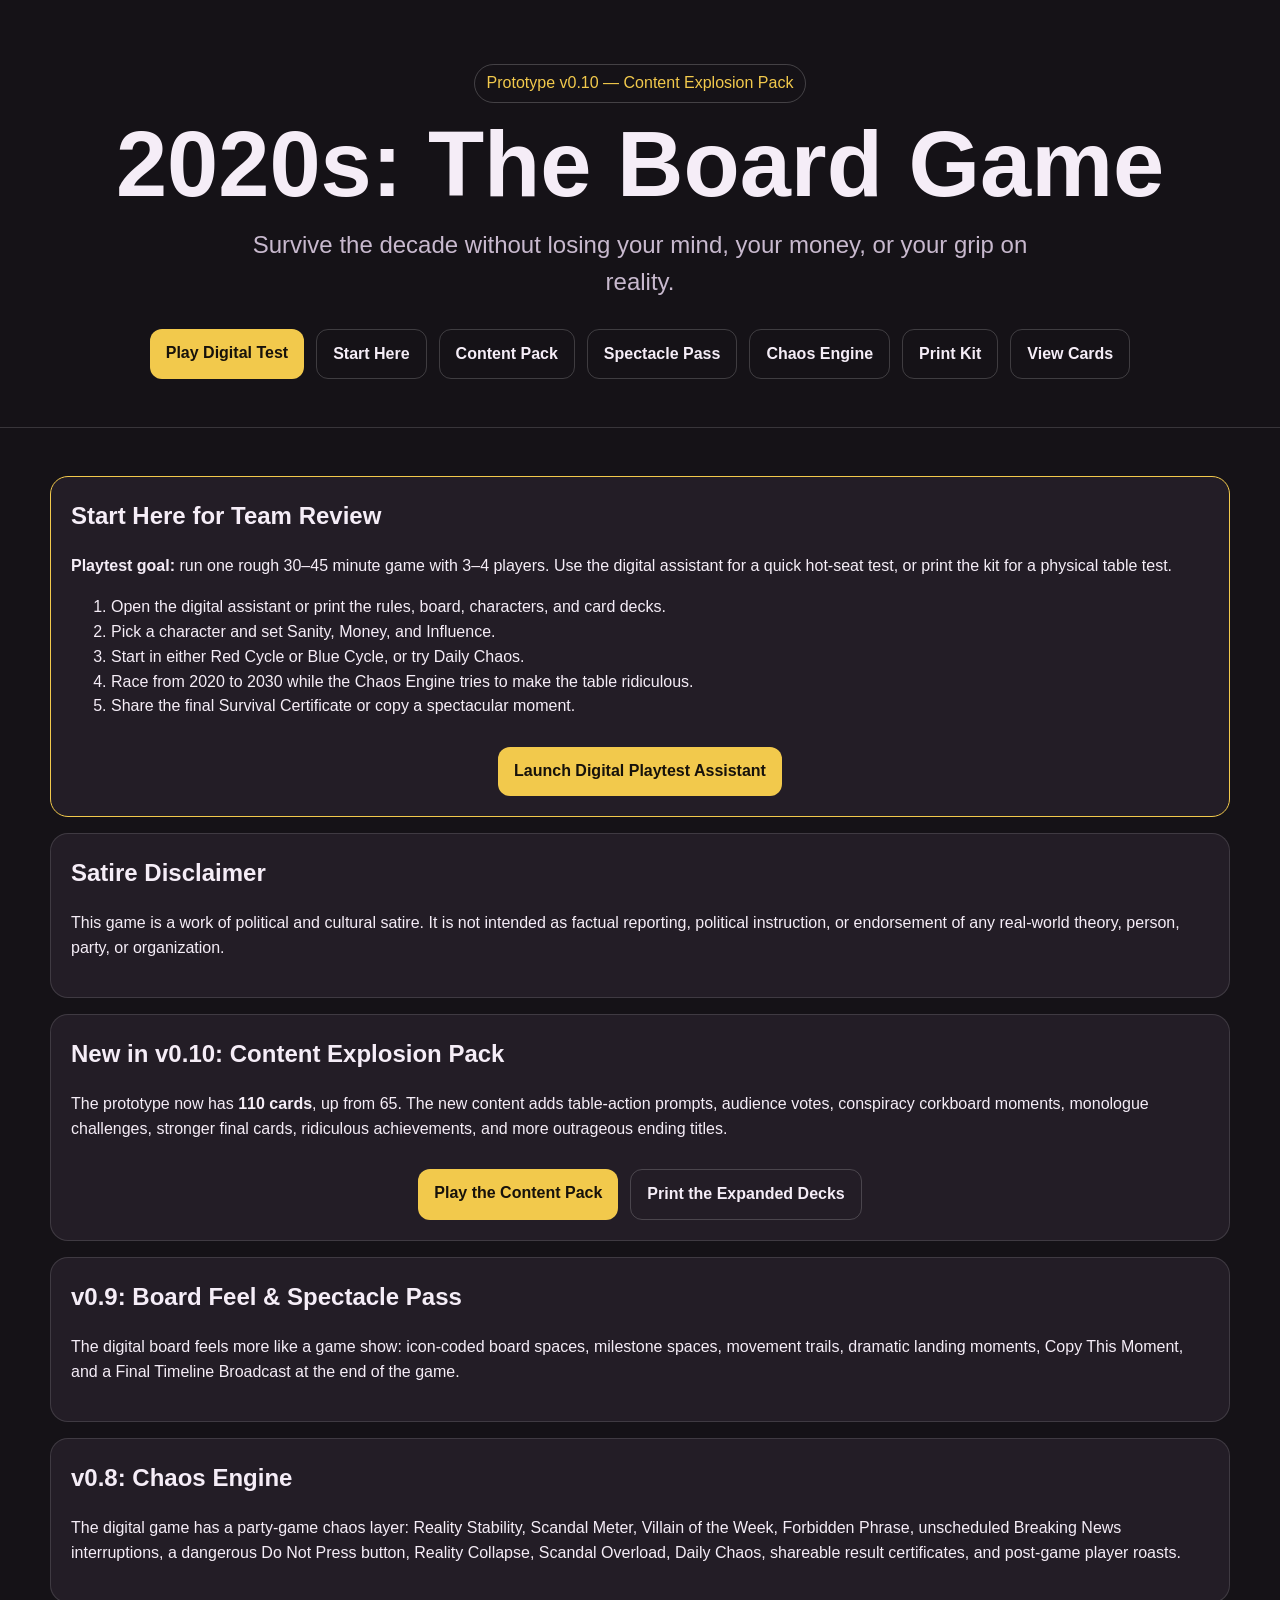
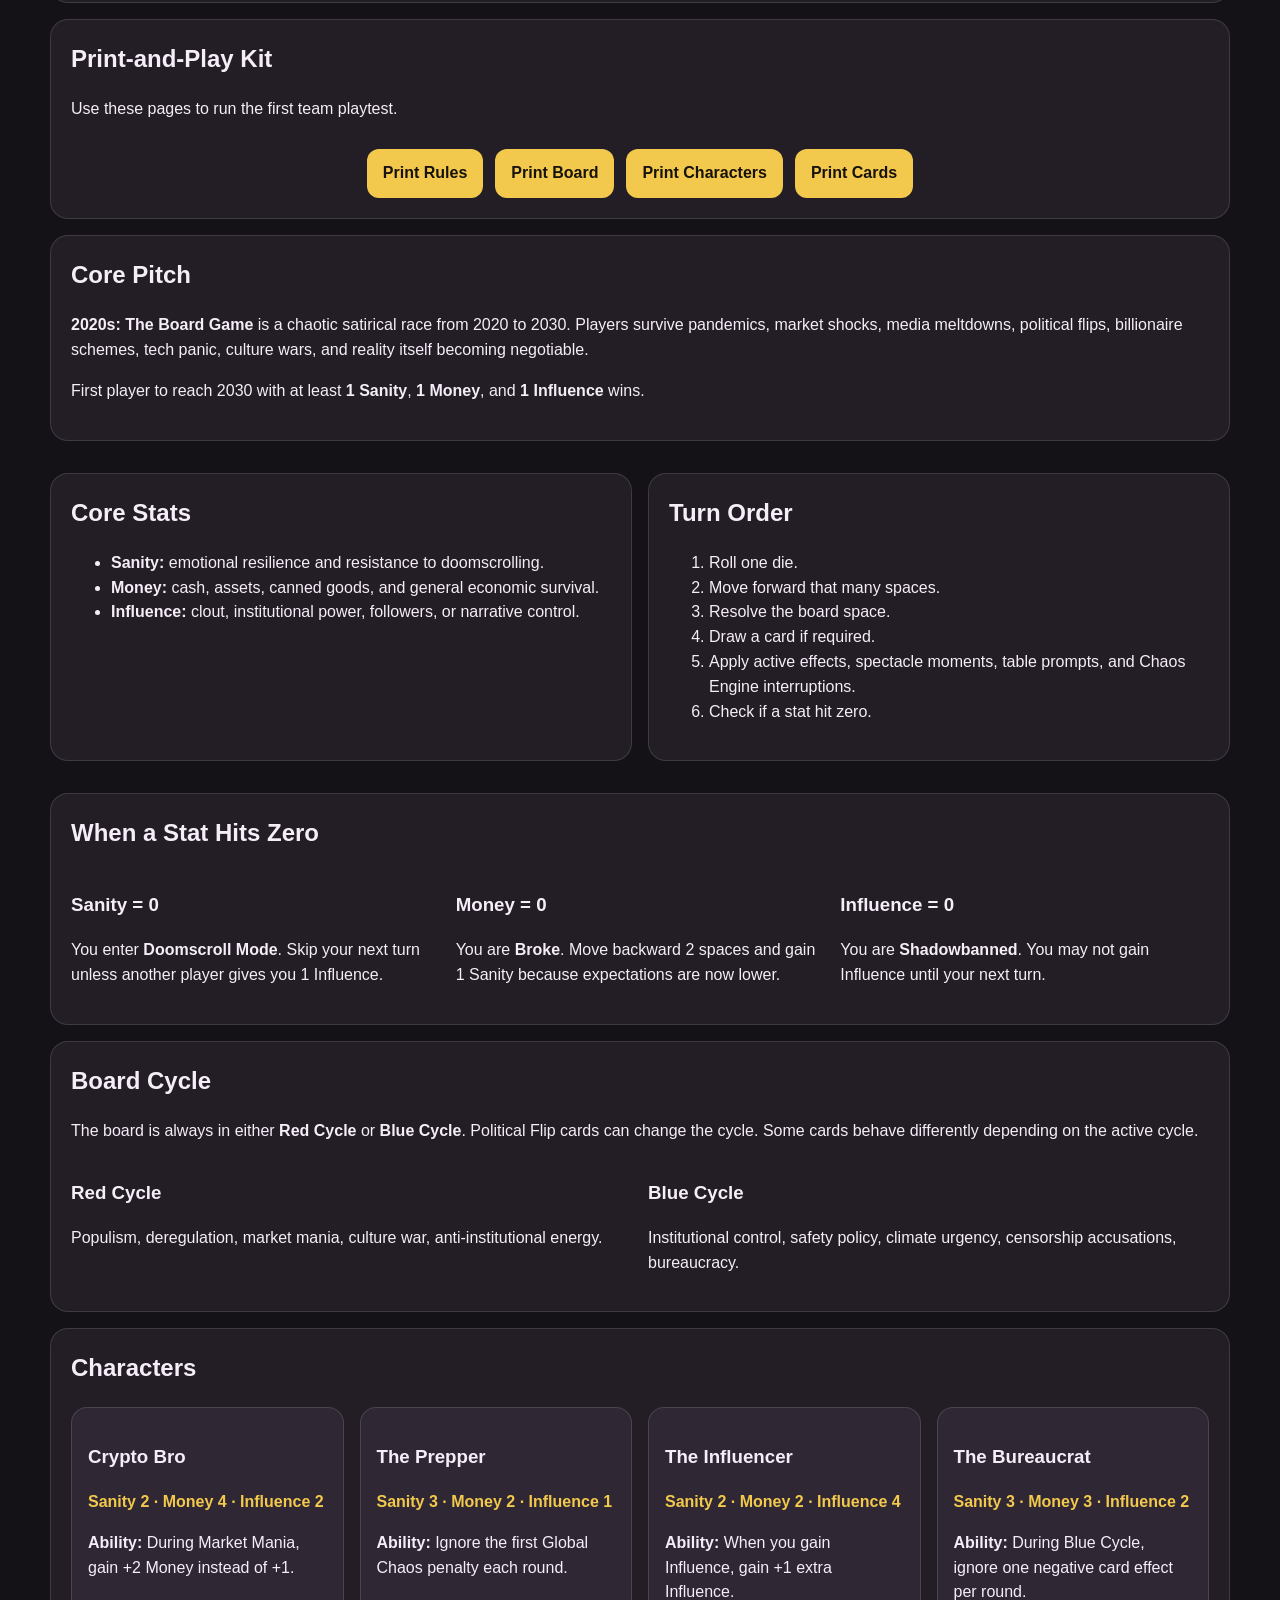
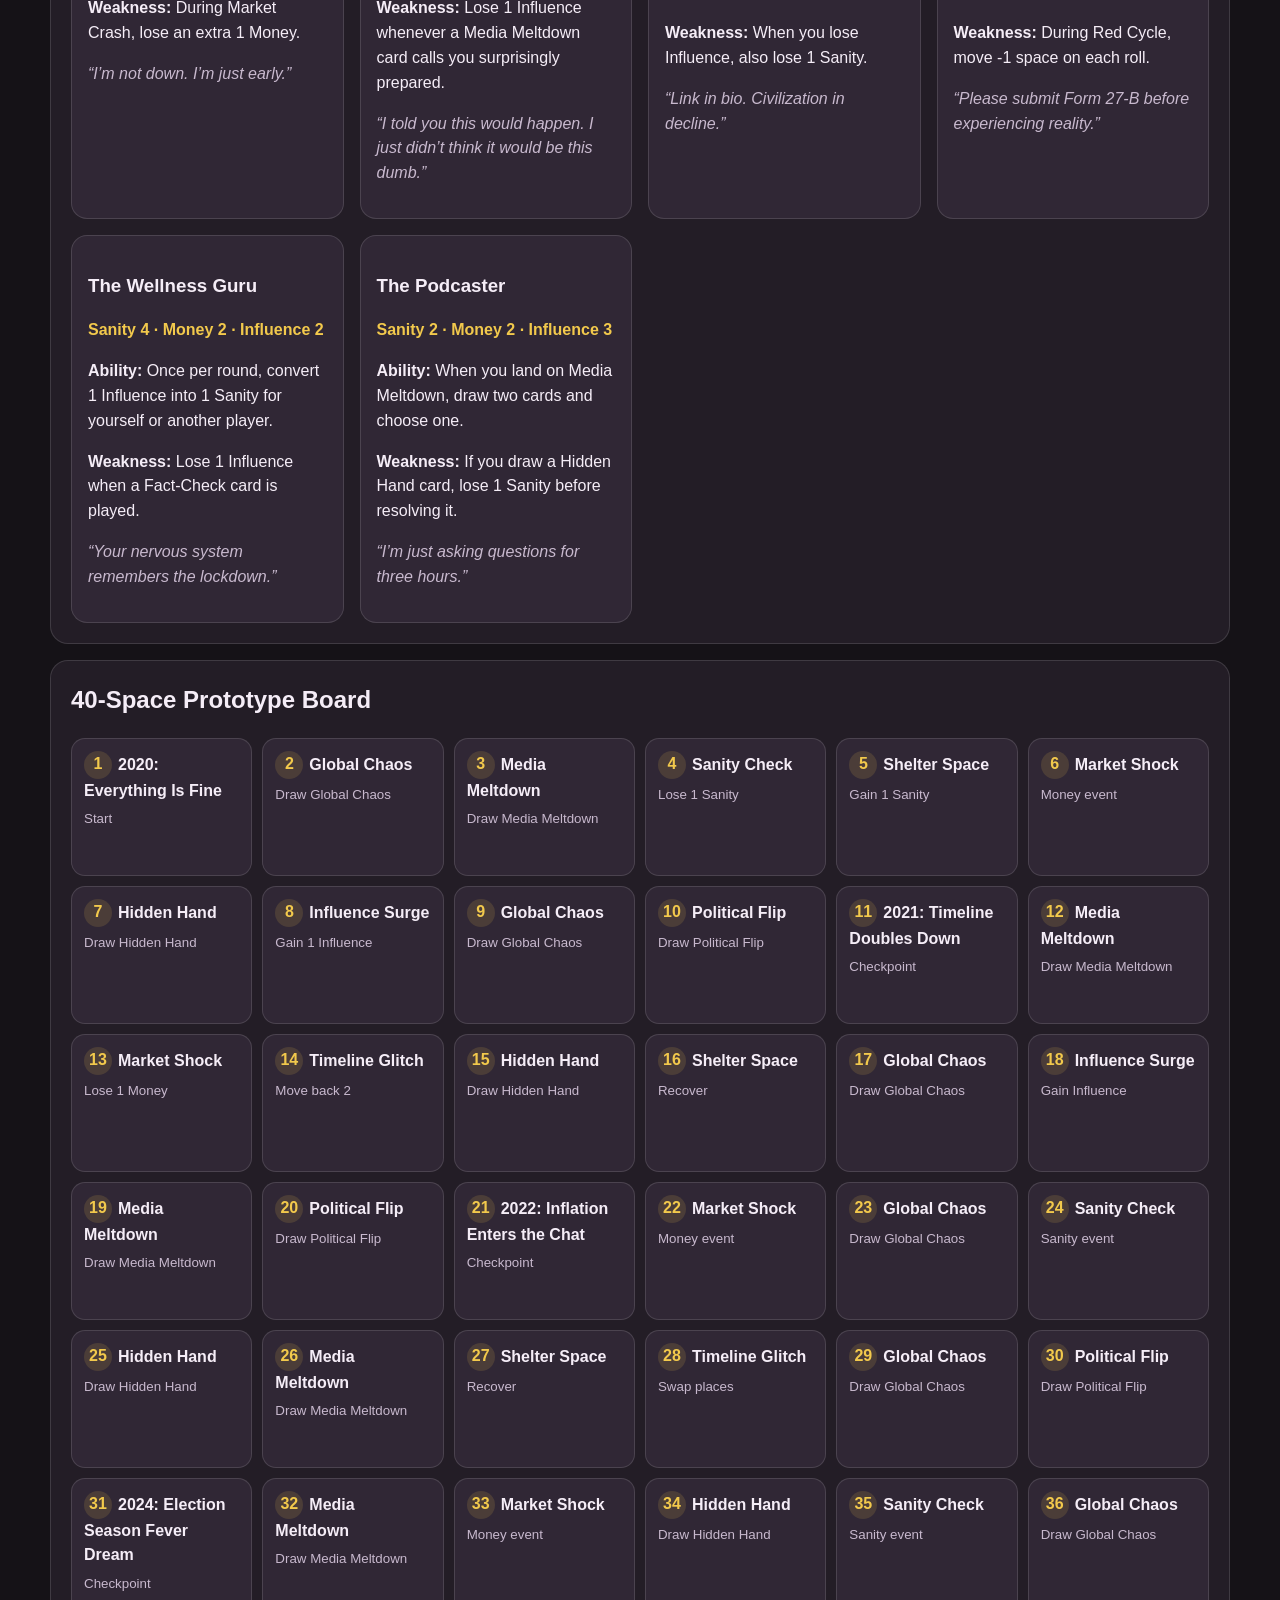
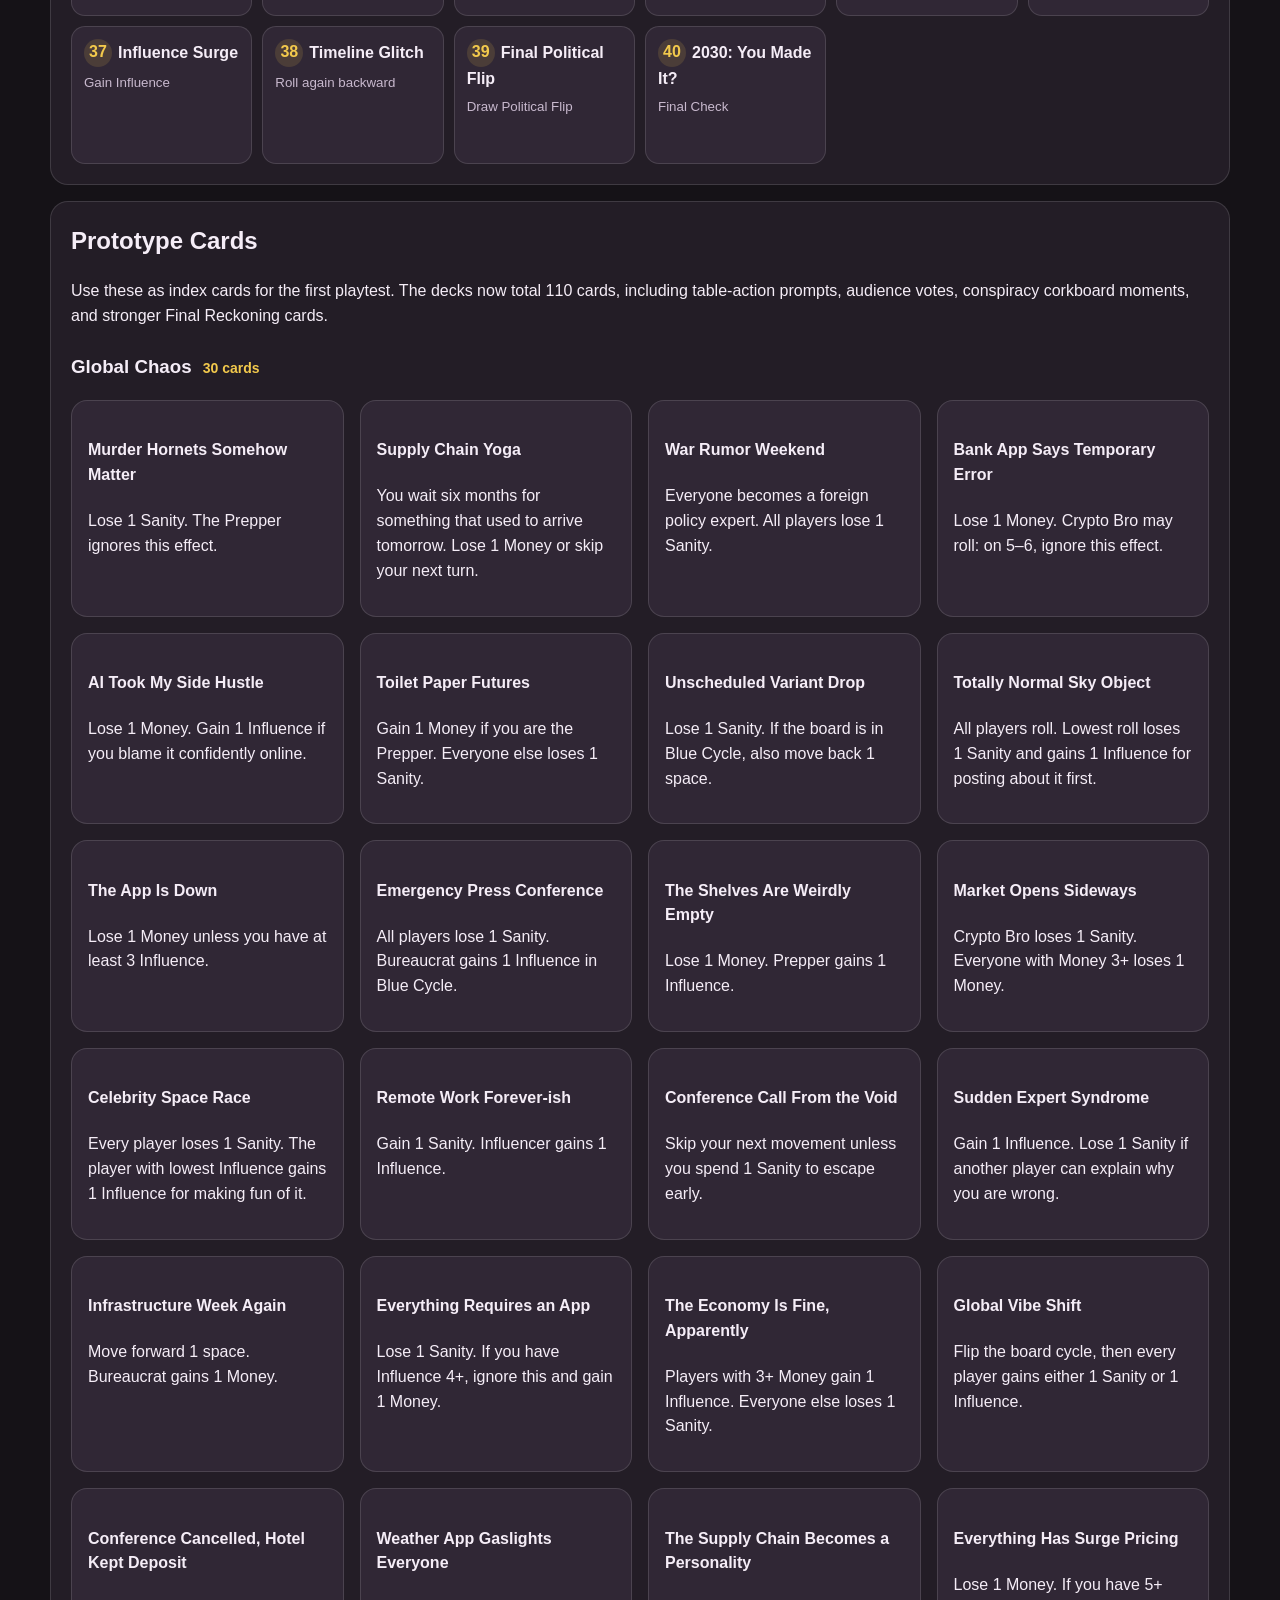
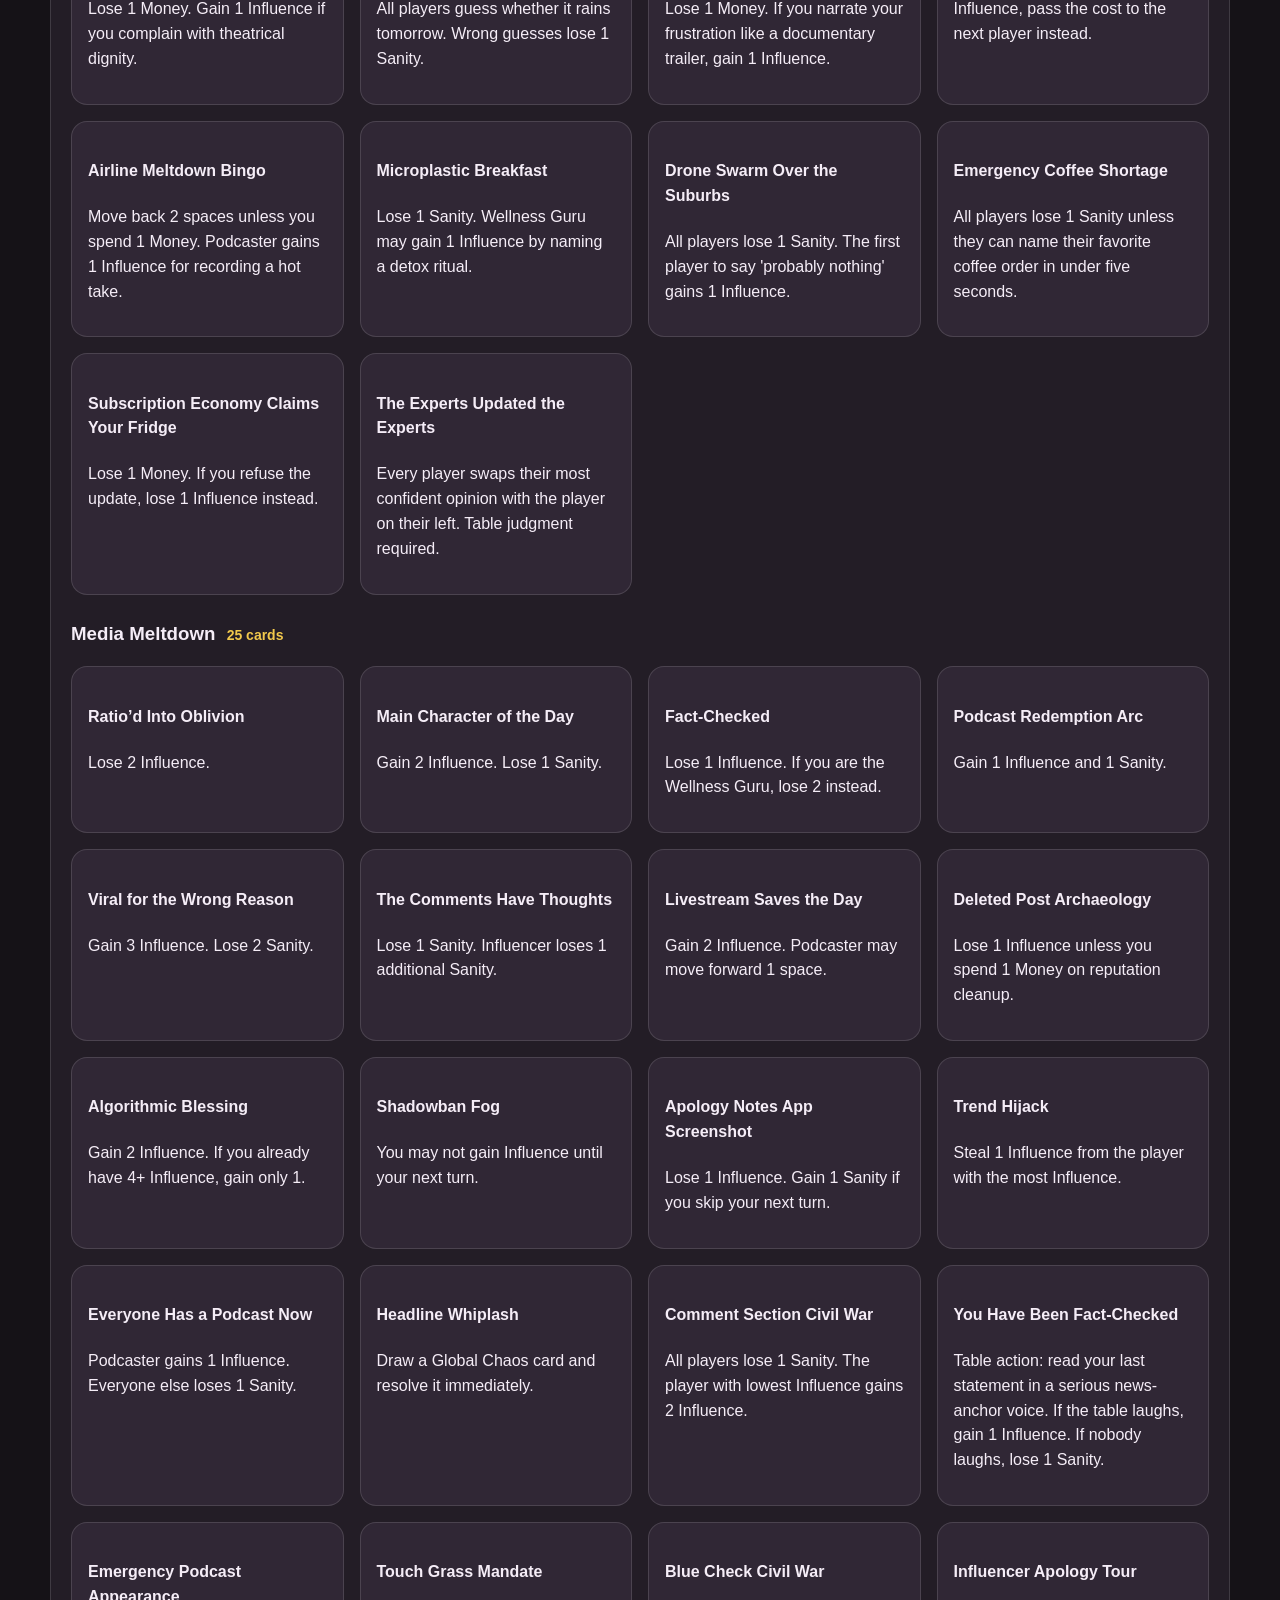
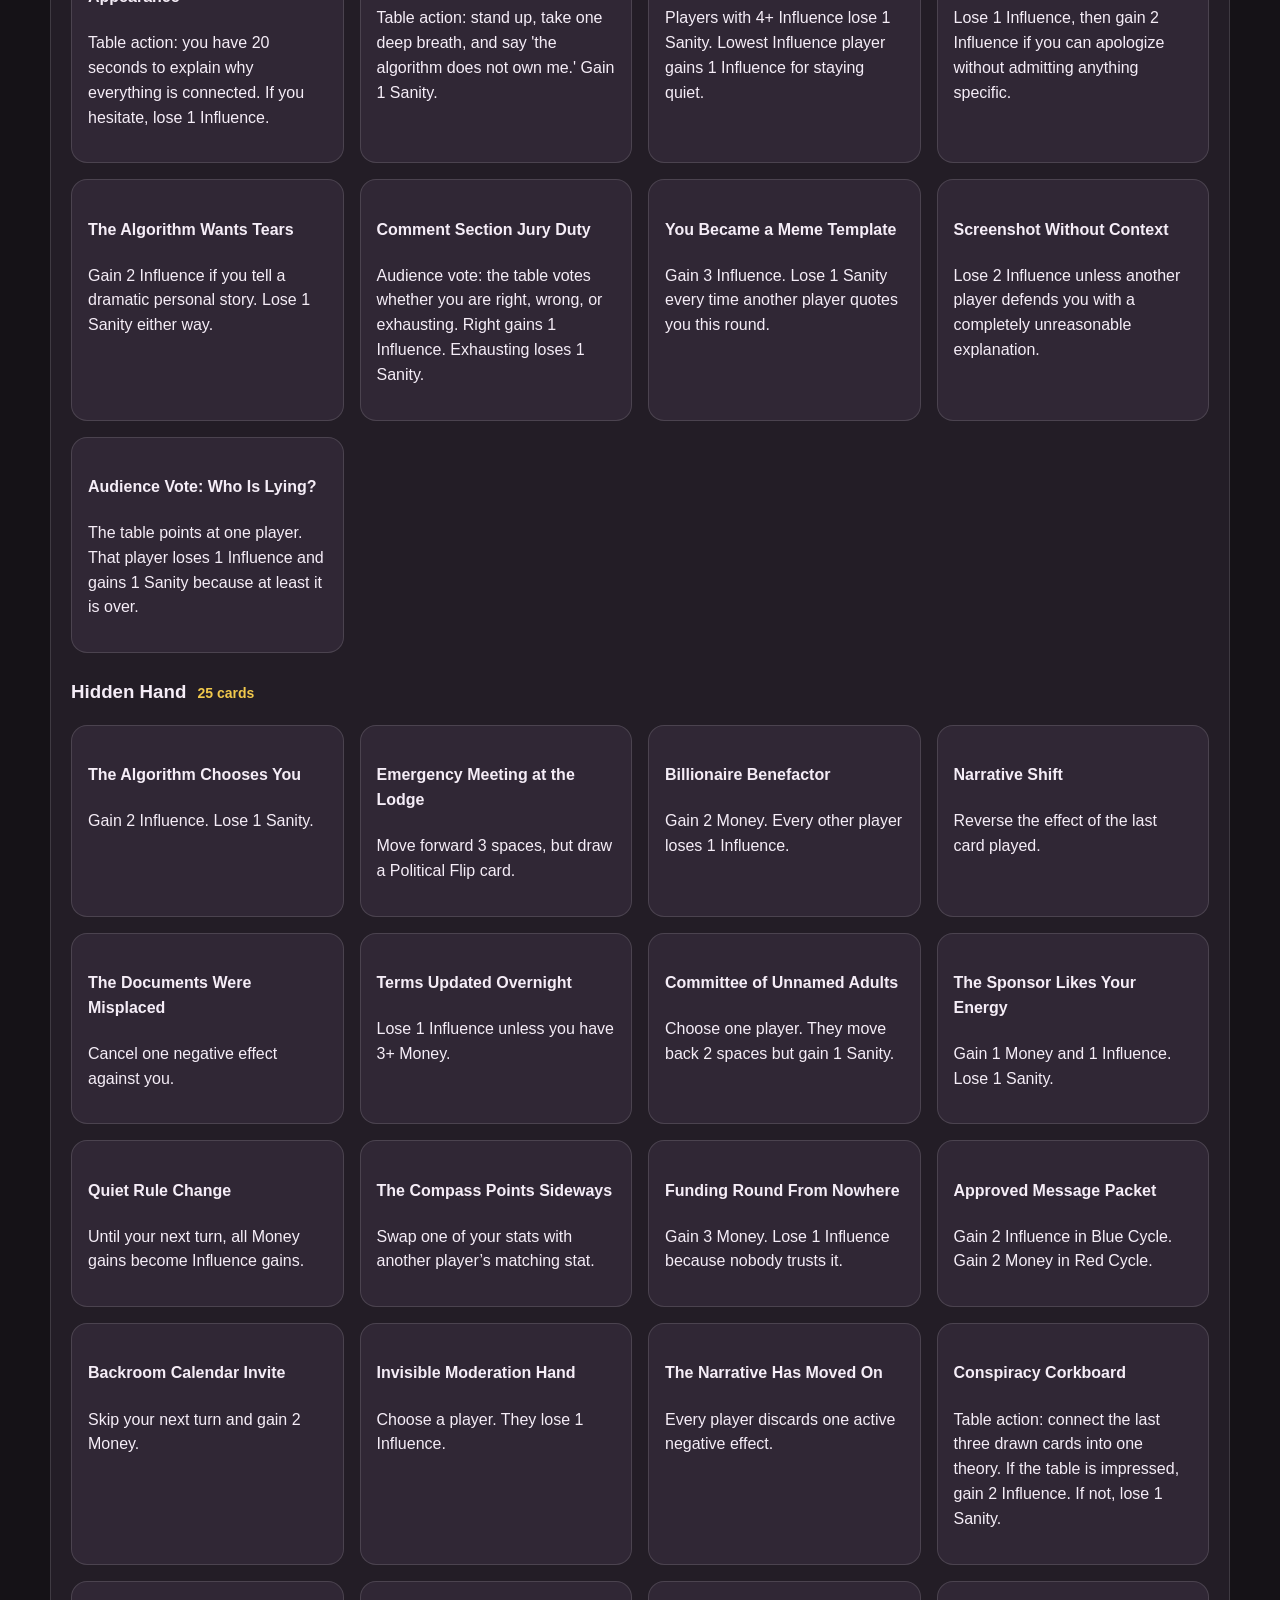
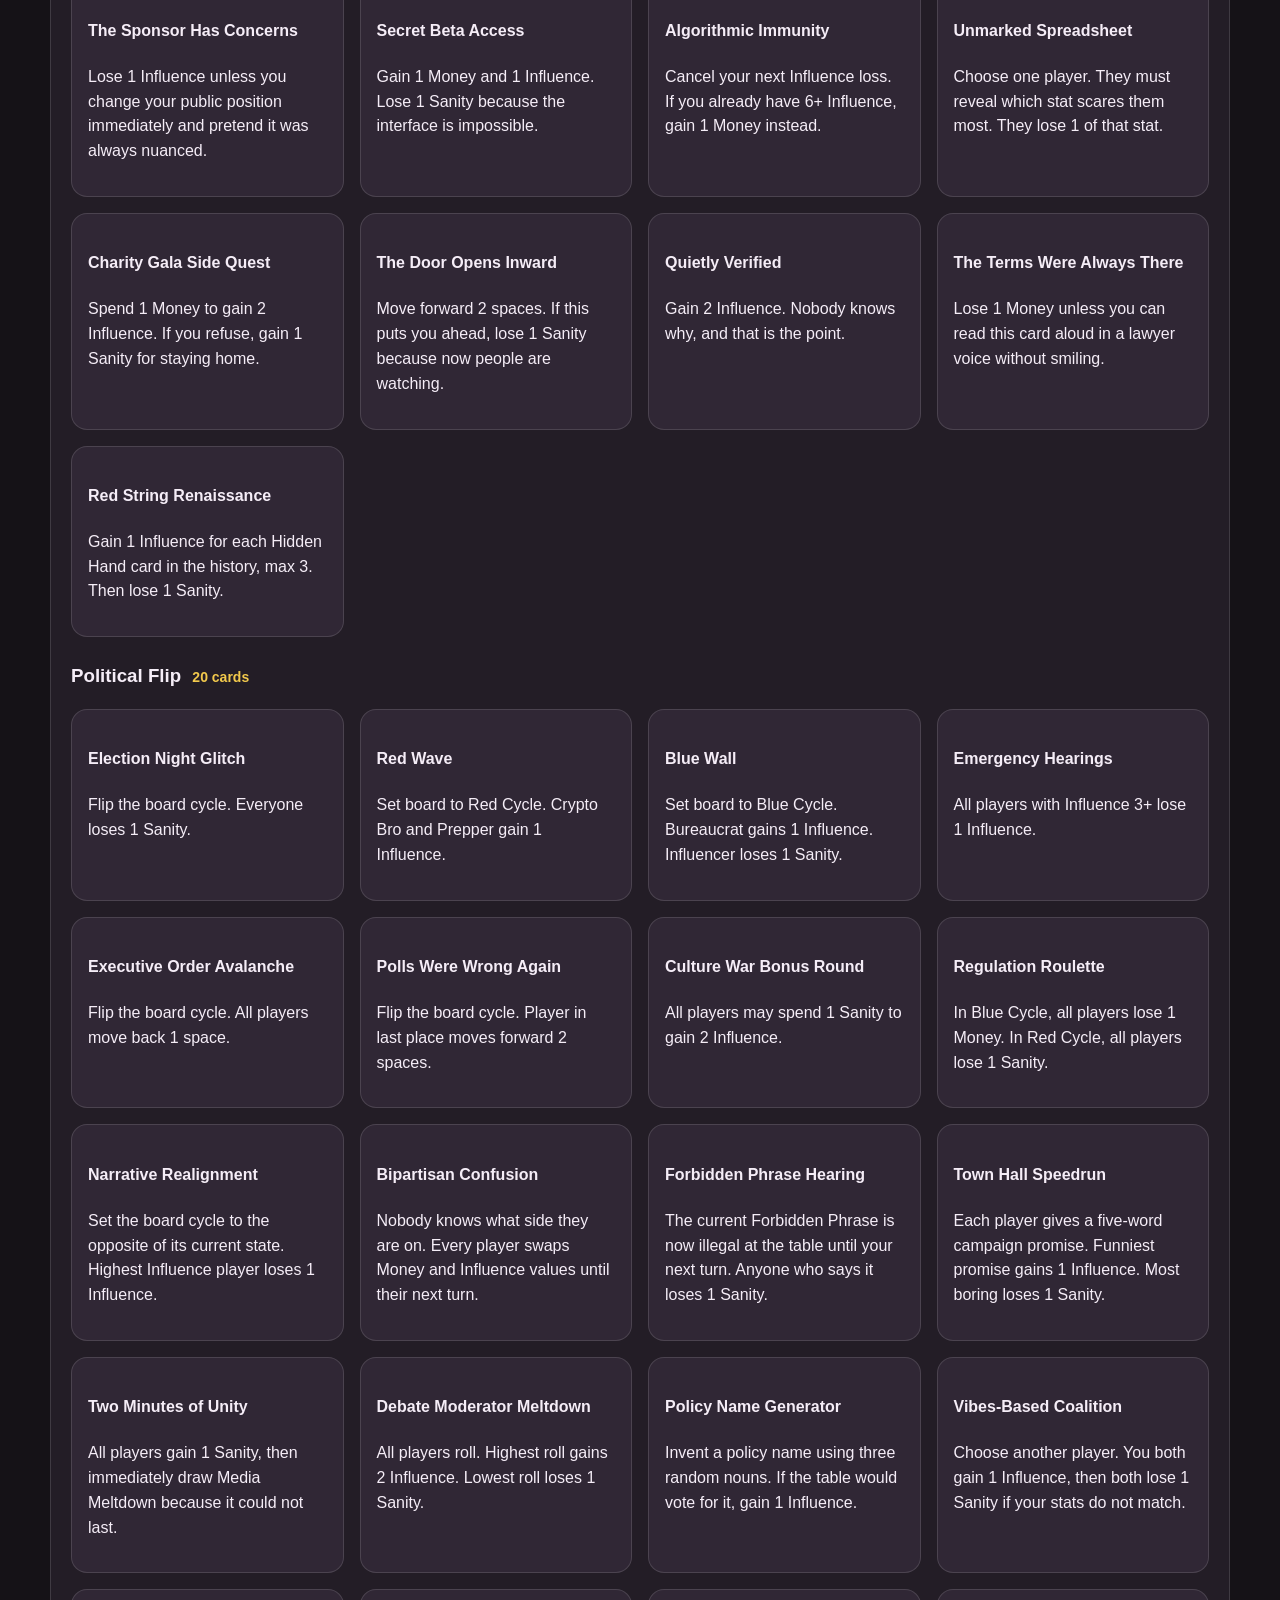
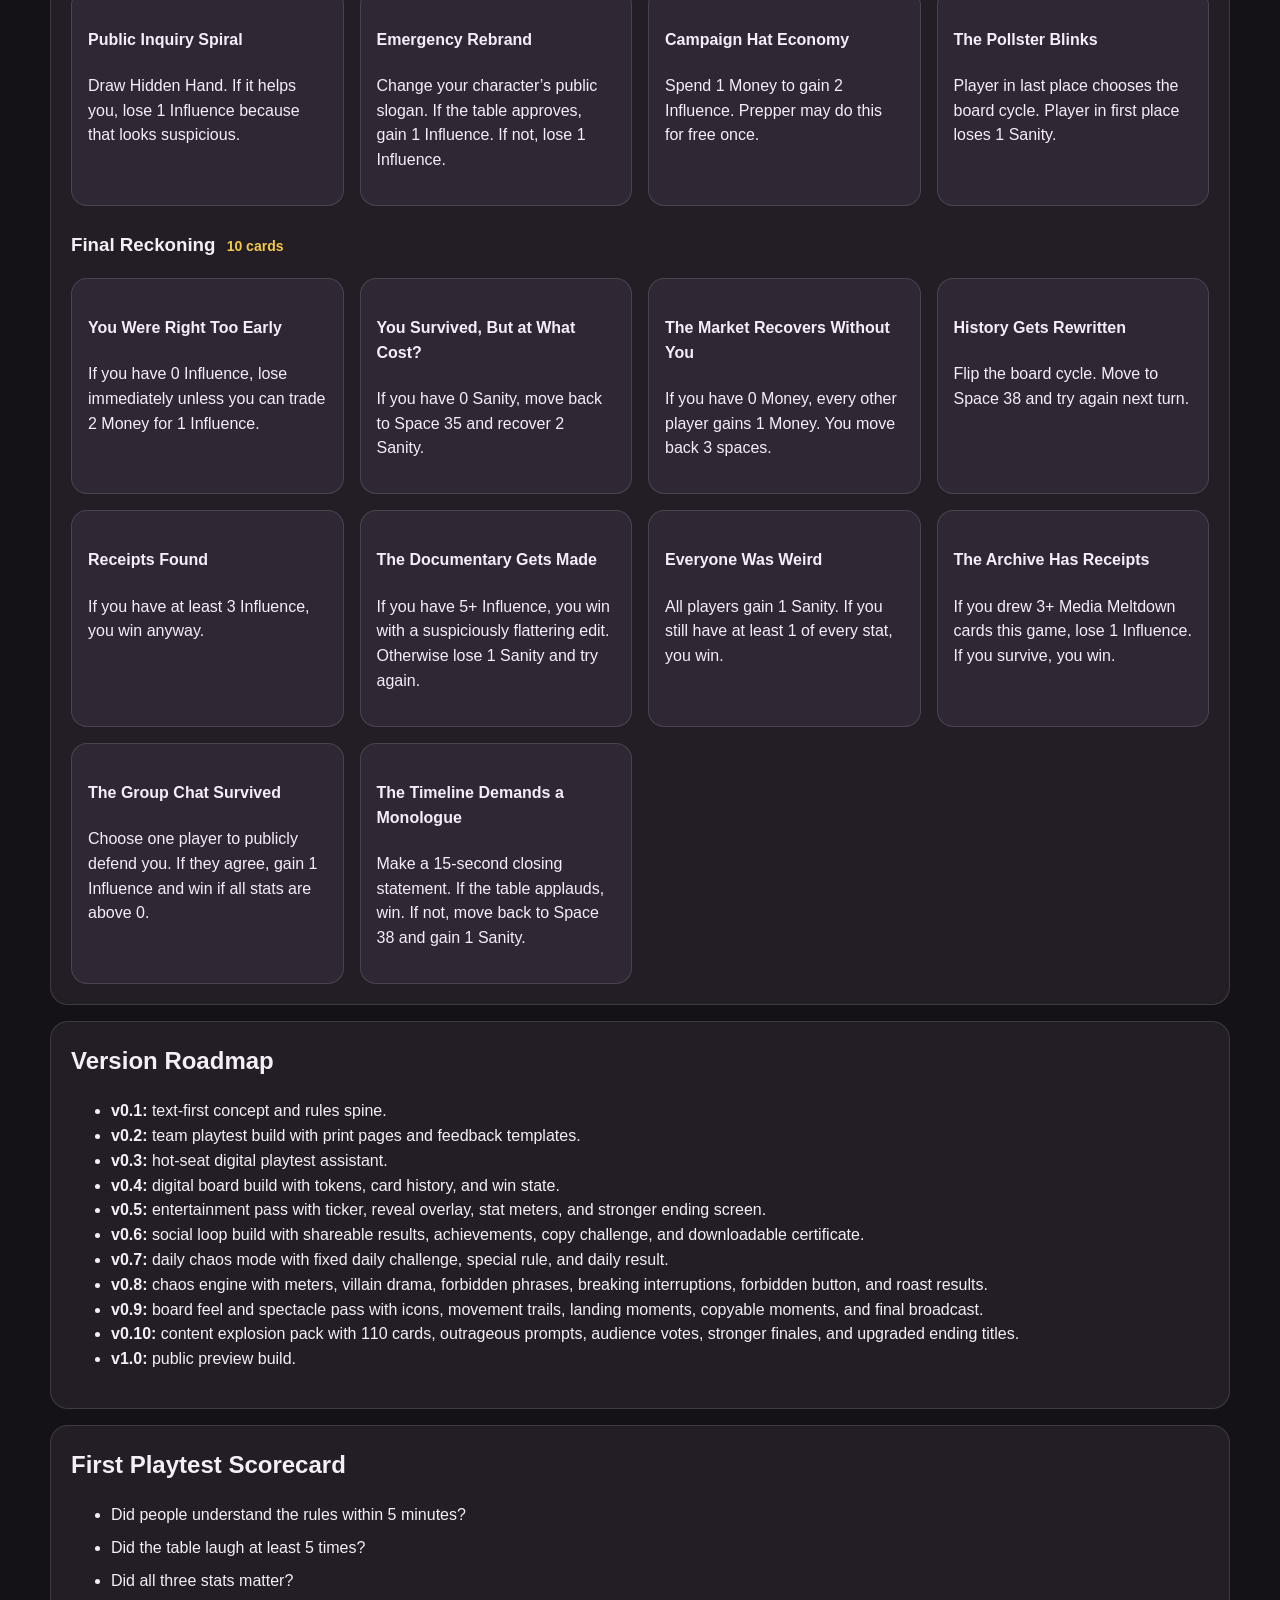
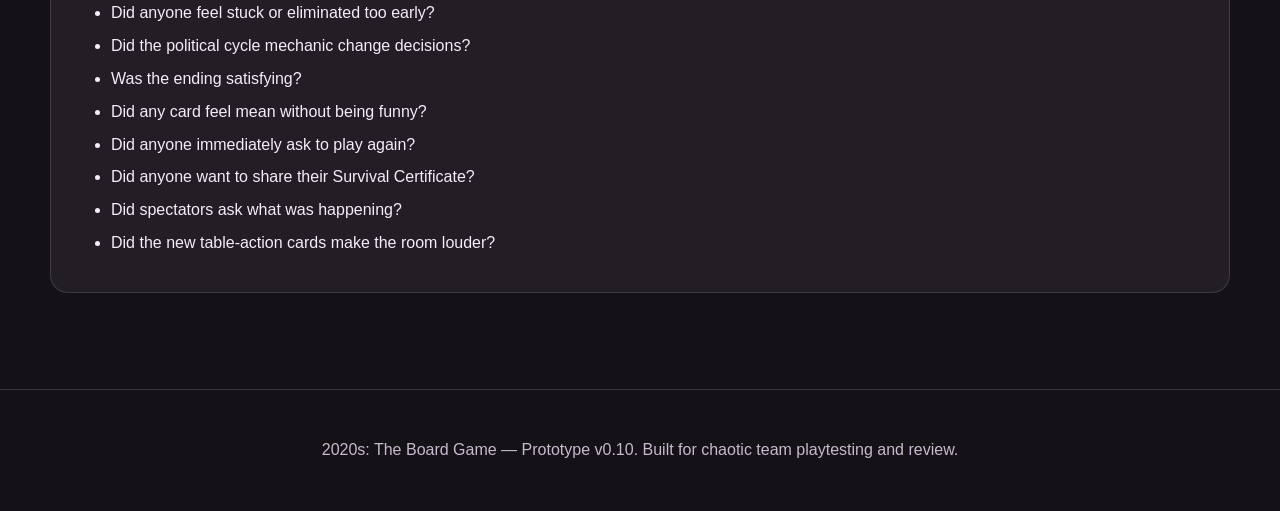
==== docs/index.html @ 599fdb82 "Update prototype hub for Content Explosion Pack" ====
<!doctype html>
<html lang="en">
<head>
  <meta charset="utf-8">
  <meta name="viewport" content="width=device-width, initial-scale=1">
  <title>2020s: The Board Game — Prototype v0.10</title>
  <link rel="stylesheet" href="styles.css">
</head>
<body>
  <header class="hero">
    <div class="badge">Prototype v0.10 — Content Explosion Pack</div>
    <h1>2020s: The Board Game</h1>
    <p class="tagline">Survive the decade without losing your mind, your money, or your grip on reality.</p>
    <div class="cta-row">
      <a href="play.html" class="button">Play Digital Test</a>
      <a href="#start" class="button secondary">Start Here</a>
      <a href="#content" class="button secondary">Content Pack</a>
      <a href="#spectacle" class="button secondary">Spectacle Pass</a>
      <a href="#chaos" class="button secondary">Chaos Engine</a>
      <a href="#print" class="button secondary">Print Kit</a>
      <a href="#cards" class="button secondary">View Cards</a>
    </div>
  </header>

  <main>
    <section id="start" class="warning">
      <h2>Start Here for Team Review</h2>
      <p><strong>Playtest goal:</strong> run one rough 30–45 minute game with 3–4 players. Use the digital assistant for a quick hot-seat test, or print the kit for a physical table test.</p>
      <ol>
        <li>Open the digital assistant or print the rules, board, characters, and card decks.</li>
        <li>Pick a character and set Sanity, Money, and Influence.</li>
        <li>Start in either Red Cycle or Blue Cycle, or try Daily Chaos.</li>
        <li>Race from 2020 to 2030 while the Chaos Engine tries to make the table ridiculous.</li>
        <li>Share the final Survival Certificate or copy a spectacular moment.</li>
      </ol>
      <div class="cta-row left">
        <a class="button" href="play.html">Launch Digital Playtest Assistant</a>
      </div>
    </section>

    <section class="card">
      <h2>Satire Disclaimer</h2>
      <p>This game is a work of political and cultural satire. It is not intended as factual reporting, political instruction, or endorsement of any real-world theory, person, party, or organization.</p>
    </section>

    <section id="content" class="card">
      <h2>New in v0.10: Content Explosion Pack</h2>
      <p>The prototype now has <strong>110 cards</strong>, up from 65. The new content adds table-action prompts, audience votes, conspiracy corkboard moments, monologue challenges, stronger final cards, ridiculous achievements, and more outrageous ending titles.</p>
      <div class="cta-row left">
        <a class="button" href="play.html">Play the Content Pack</a>
        <a class="button secondary" href="print-cards.html">Print the Expanded Decks</a>
      </div>
    </section>

    <section id="spectacle" class="card">
      <h2>v0.9: Board Feel & Spectacle Pass</h2>
      <p>The digital board feels more like a game show: icon-coded board spaces, milestone spaces, movement trails, dramatic landing moments, Copy This Moment, and a Final Timeline Broadcast at the end of the game.</p>
    </section>

    <section id="chaos" class="card">
      <h2>v0.8: Chaos Engine</h2>
      <p>The digital game has a party-game chaos layer: Reality Stability, Scandal Meter, Villain of the Week, Forbidden Phrase, unscheduled Breaking News interruptions, a dangerous Do Not Press button, Reality Collapse, Scandal Overload, Daily Chaos, shareable result certificates, and post-game player roasts.</p>
    </section>

    <section id="print" class="card">
      <h2>Print-and-Play Kit</h2>
      <p>Use these pages to run the first team playtest.</p>
      <div class="cta-row left">
        <a class="button" href="print-rules.html">Print Rules</a>
        <a class="button" href="print-board.html">Print Board</a>
        <a class="button" href="print-characters.html">Print Characters</a>
        <a class="button" href="print-cards.html">Print Cards</a>
      </div>
    </section>

    <section id="pitch" class="card">
      <h2>Core Pitch</h2>
      <p><strong>2020s: The Board Game</strong> is a chaotic satirical race from 2020 to 2030. Players survive pandemics, market shocks, media meltdowns, political flips, billionaire schemes, tech panic, culture wars, and reality itself becoming negotiable.</p>
      <p>First player to reach 2030 with at least <strong>1 Sanity</strong>, <strong>1 Money</strong>, and <strong>1 Influence</strong> wins.</p>
    </section>

    <section id="rules" class="grid two">
      <article class="card">
        <h2>Core Stats</h2>
        <ul>
          <li><strong>Sanity:</strong> emotional resilience and resistance to doomscrolling.</li>
          <li><strong>Money:</strong> cash, assets, canned goods, and general economic survival.</li>
          <li><strong>Influence:</strong> clout, institutional power, followers, or narrative control.</li>
        </ul>
      </article>
      <article class="card">
        <h2>Turn Order</h2>
        <ol>
          <li>Roll one die.</li>
          <li>Move forward that many spaces.</li>
          <li>Resolve the board space.</li>
          <li>Draw a card if required.</li>
          <li>Apply active effects, spectacle moments, table prompts, and Chaos Engine interruptions.</li>
          <li>Check if a stat hit zero.</li>
        </ol>
      </article>
    </section>

    <section class="card">
      <h2>When a Stat Hits Zero</h2>
      <div class="cycle-grid">
        <div><h3>Sanity = 0</h3><p>You enter <strong>Doomscroll Mode</strong>. Skip your next turn unless another player gives you 1 Influence.</p></div>
        <div><h3>Money = 0</h3><p>You are <strong>Broke</strong>. Move backward 2 spaces and gain 1 Sanity because expectations are now lower.</p></div>
        <div><h3>Influence = 0</h3><p>You are <strong>Shadowbanned</strong>. You may not gain Influence until your next turn.</p></div>
      </div>
    </section>

    <section class="card">
      <h2>Board Cycle</h2>
      <p>The board is always in either <strong>Red Cycle</strong> or <strong>Blue Cycle</strong>. Political Flip cards can change the cycle. Some cards behave differently depending on the active cycle.</p>
      <div class="cycle-grid">
        <div><h3>Red Cycle</h3><p>Populism, deregulation, market mania, culture war, anti-institutional energy.</p></div>
        <div><h3>Blue Cycle</h3><p>Institutional control, safety policy, climate urgency, censorship accusations, bureaucracy.</p></div>
      </div>
    </section>

    <section id="characters" class="card">
      <h2>Characters</h2>
      <div class="deck-grid" id="characterGrid"></div>
    </section>

    <section id="board" class="card">
      <h2>40-Space Prototype Board</h2>
      <div class="board-grid" id="boardGrid"></div>
    </section>

    <section id="cards" class="card">
      <h2>Prototype Cards</h2>
      <p>Use these as index cards for the first playtest. The decks now total 110 cards, including table-action prompts, audience votes, conspiracy corkboard moments, and stronger Final Reckoning cards.</p>
      <div id="deckSections"></div>
    </section>

    <section id="versions" class="card">
      <h2>Version Roadmap</h2>
      <ul>
        <li><strong>v0.1:</strong> text-first concept and rules spine.</li>
        <li><strong>v0.2:</strong> team playtest build with print pages and feedback templates.</li>
        <li><strong>v0.3:</strong> hot-seat digital playtest assistant.</li>
        <li><strong>v0.4:</strong> digital board build with tokens, card history, and win state.</li>
        <li><strong>v0.5:</strong> entertainment pass with ticker, reveal overlay, stat meters, and stronger ending screen.</li>
        <li><strong>v0.6:</strong> social loop build with shareable results, achievements, copy challenge, and downloadable certificate.</li>
        <li><strong>v0.7:</strong> daily chaos mode with fixed daily challenge, special rule, and daily result.</li>
        <li><strong>v0.8:</strong> chaos engine with meters, villain drama, forbidden phrases, breaking interruptions, forbidden button, and roast results.</li>
        <li><strong>v0.9:</strong> board feel and spectacle pass with icons, movement trails, landing moments, copyable moments, and final broadcast.</li>
        <li><strong>v0.10:</strong> content explosion pack with 110 cards, outrageous prompts, audience votes, stronger finales, and upgraded ending titles.</li>
        <li><strong>v1.0:</strong> public preview build.</li>
      </ul>
    </section>

    <section id="playtest" class="card">
      <h2>First Playtest Scorecard</h2>
      <ul class="checklist">
        <li>Did people understand the rules within 5 minutes?</li>
        <li>Did the table laugh at least 5 times?</li>
        <li>Did all three stats matter?</li>
        <li>Did anyone feel stuck or eliminated too early?</li>
        <li>Did the political cycle mechanic change decisions?</li>
        <li>Was the ending satisfying?</li>
        <li>Did any card feel mean without being funny?</li>
        <li>Did anyone immediately ask to play again?</li>
        <li>Did anyone want to share their Survival Certificate?</li>
        <li>Did spectators ask what was happening?</li>
        <li>Did the new table-action cards make the room louder?</li>
      </ul>
    </section>
  </main>

  <footer>
    <p>2020s: The Board Game — Prototype v0.10. Built for chaotic team playtesting and review.</p>
  </footer>

  <script src="game-data.js"></script>
  <script>
    const characterGrid = document.getElementById("characterGrid");
    GAME.characters.forEach(c => {
      const el = document.createElement("article");
      el.className = "mini-card";
      el.innerHTML = `<h3>${c.name}</h3><p class="stats">Sanity ${c.stats.sanity} · Money ${c.stats.money} · Influence ${c.stats.influence}</p><p><strong>Ability:</strong> ${c.ability}</p><p><strong>Weakness:</strong> ${c.weakness}</p><p class="flavor">“${c.flavor}”</p>`;
      characterGrid.appendChild(el);
    });

    const boardGrid = document.getElementById("boardGrid");
    GAME.board.forEach(space => {
      const el = document.createElement("div");
      el.className = "board-space";
      el.innerHTML = `<span class="num">${space.n}</span><strong>${space.name}</strong><small>${space.type}</small>`;
      boardGrid.appendChild(el);
    });

    const deckSections = document.getElementById("deckSections");
    Object.entries(GAME.decks).forEach(([deckName, cards]) => {
      const section = document.createElement("section");
      section.className = "deck-section";
      section.innerHTML = `<h3>${deckName} <span class="count">${cards.length} cards</span></h3><div class="deck-grid"></div>`;
      const grid = section.querySelector(".deck-grid");
      cards.forEach(card => {
        const el = document.createElement("article");
        el.className = "mini-card";
        el.innerHTML = `<h4>${card.title}</h4><p>${card.text}</p>`;
        grid.appendChild(el);
      });
      deckSections.appendChild(section);
    });
  </script>
</body>
</html>
---- docs/styles.css ----
body {
  margin: 0;
  font-family: Arial, sans-serif;
  background: #151217;
  color: #f5edf7;
  line-height: 1.55;
}
.hero {
  padding: 64px 20px 48px;
  text-align: center;
  border-bottom: 1px solid rgba(255,255,255,.15);
}
.badge {
  display: inline-block;
  border: 1px solid rgba(255,255,255,.2);
  border-radius: 999px;
  padding: 6px 12px;
  color: #f2c94c;
}
h1 {
  font-size: clamp(42px, 8vw, 92px);
  line-height: .95;
  margin: 18px 0;
}
h2 { margin-top: 0; }
.tagline {
  max-width: 820px;
  margin: 0 auto;
  font-size: 24px;
  color: #c8b9ce;
}
.cta-row {
  display: flex;
  justify-content: center;
  flex-wrap: wrap;
  gap: 12px;
  margin-top: 28px;
}
.button {
  display: inline-block;
  text-decoration: none;
  color: #17120b;
  background: #f2c94c;
  padding: 12px 16px;
  border-radius: 12px;
  font-weight: 800;
}
.button.secondary {
  color: #f5edf7;
  background: transparent;
  border: 1px solid rgba(255,255,255,.18);
}
main {
  width: min(1180px, calc(100% - 32px));
  margin: 0 auto;
  padding: 32px 0 80px;
}
.warning, .card {
  background: #231d26;
  border: 1px solid rgba(255,255,255,.13);
  border-radius: 18px;
  padding: 20px;
  margin: 16px 0;
}
.warning { border-color: #f2c94c; }
.grid.two, .cycle-grid, .deck-grid {
  display: grid;
  grid-template-columns: repeat(auto-fit, minmax(240px, 1fr));
  gap: 16px;
}
.mini-card {
  background: #302735;
  border: 1px solid rgba(255,255,255,.13);
  border-radius: 16px;
  padding: 16px;
}
.stats, .count {
  color: #f2c94c;
  font-weight: 800;
}
.count {
  font-size: 14px;
  margin-left: 6px;
}
.flavor {
  color: #c8b9ce;
  font-style: italic;
}
.board-grid {
  display: grid;
  grid-template-columns: repeat(auto-fit, minmax(165px, 1fr));
  gap: 10px;
}
.board-space {
  min-height: 112px;
  background: #302735;
  border: 1px solid rgba(255,255,255,.13);
  border-radius: 14px;
  padding: 12px;
}
.board-space .num {
  display: inline-flex;
  width: 28px;
  height: 28px;
  justify-content: center;
  align-items: center;
  border-radius: 999px;
  background: rgba(242,201,76,.14);
  color: #f2c94c;
  margin-right: 6px;
  font-weight: 900;
}
.board-space small {
  display: block;
  color: #c8b9ce;
  margin-top: 6px;
}
.deck-section { margin-top: 24px; }
.checklist li { margin: 8px 0; }
footer {
  border-top: 1px solid rgba(255,255,255,.15);
  text-align: center;
  color: #c8b9ce;
  padding: 32px 16px;
}
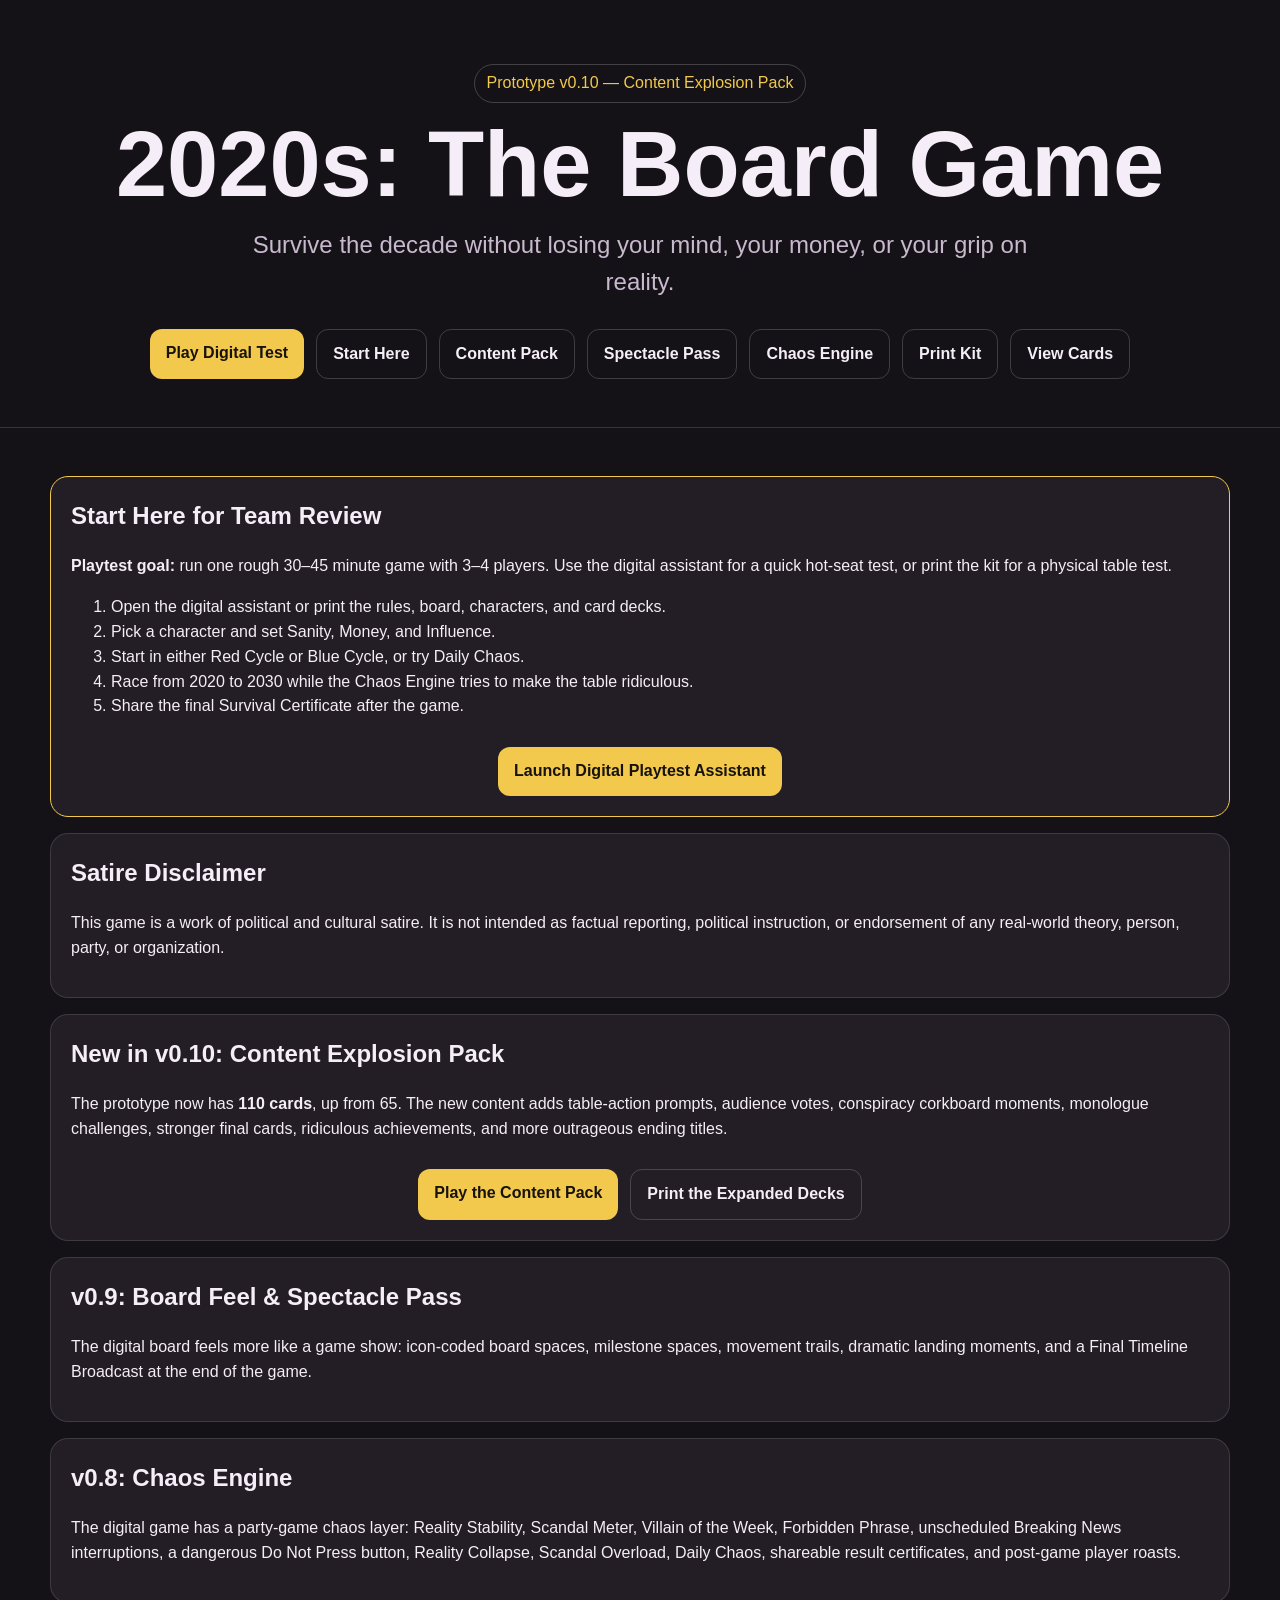
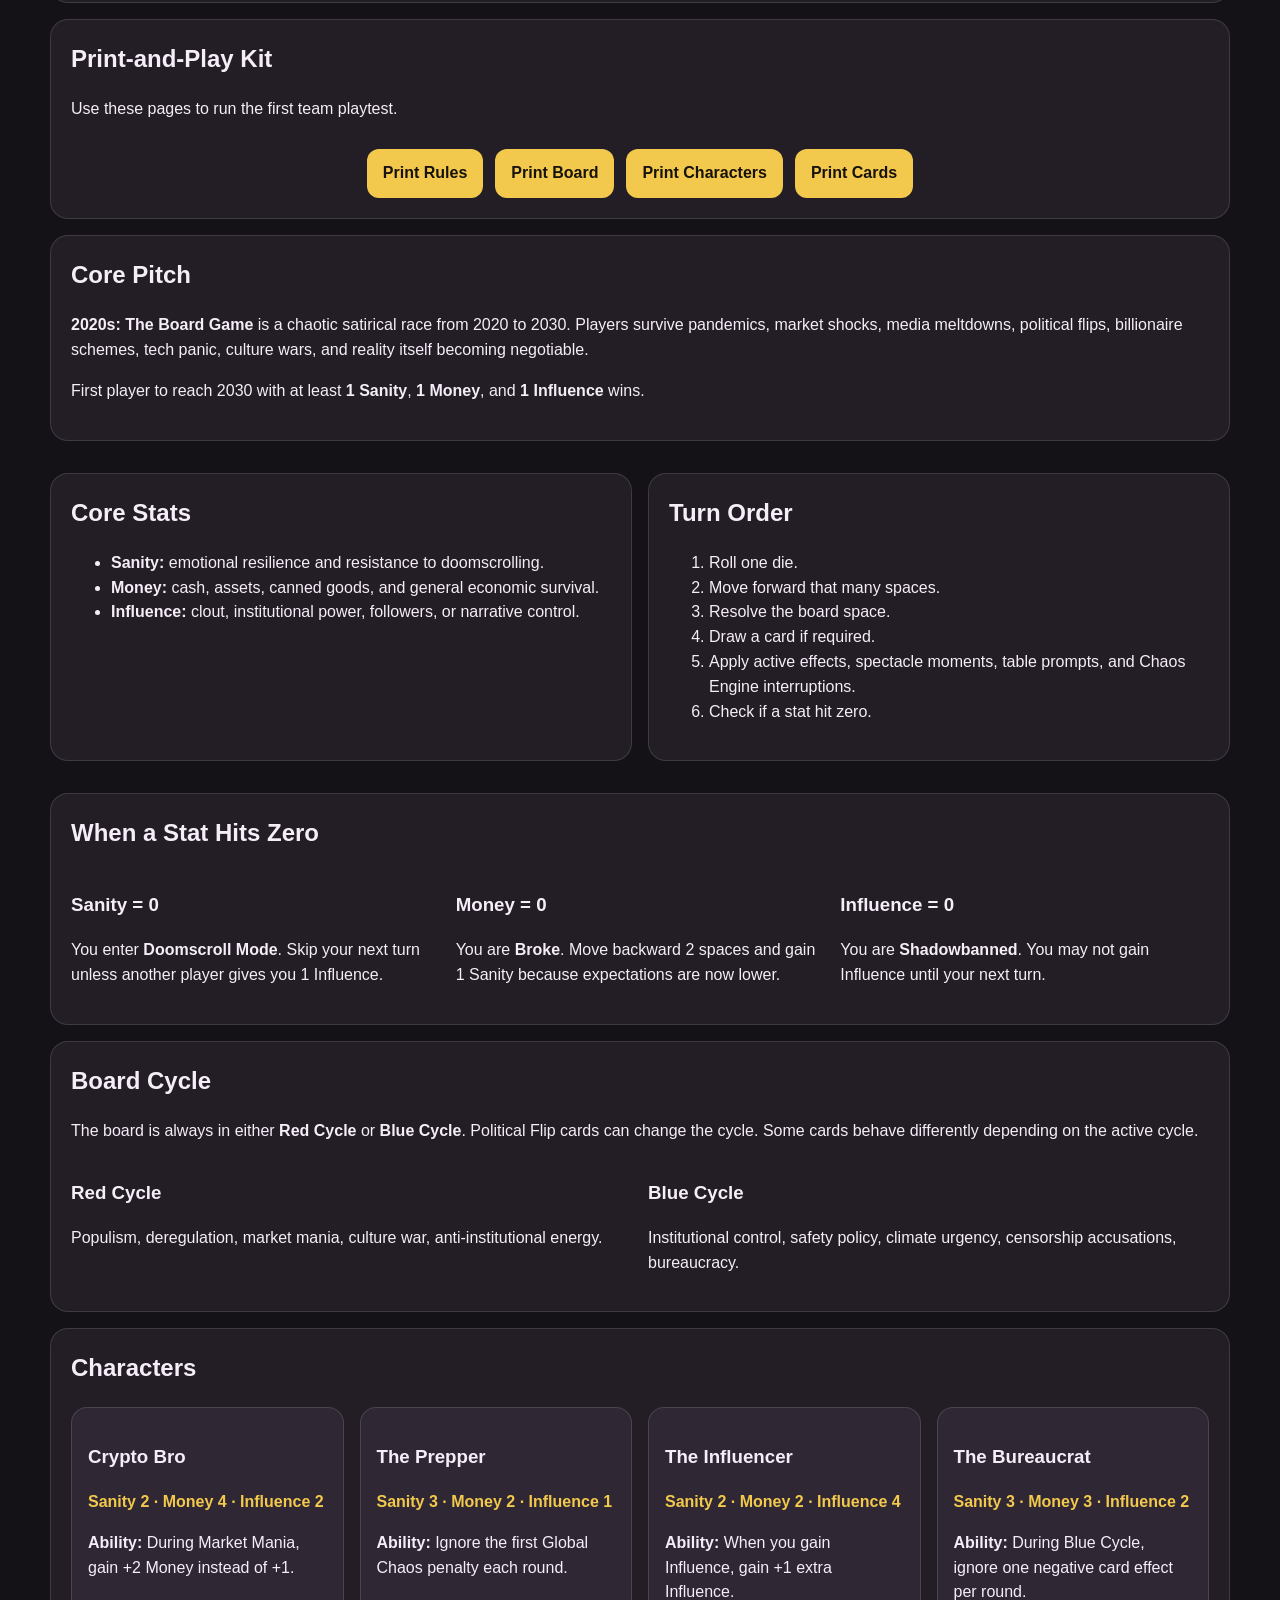
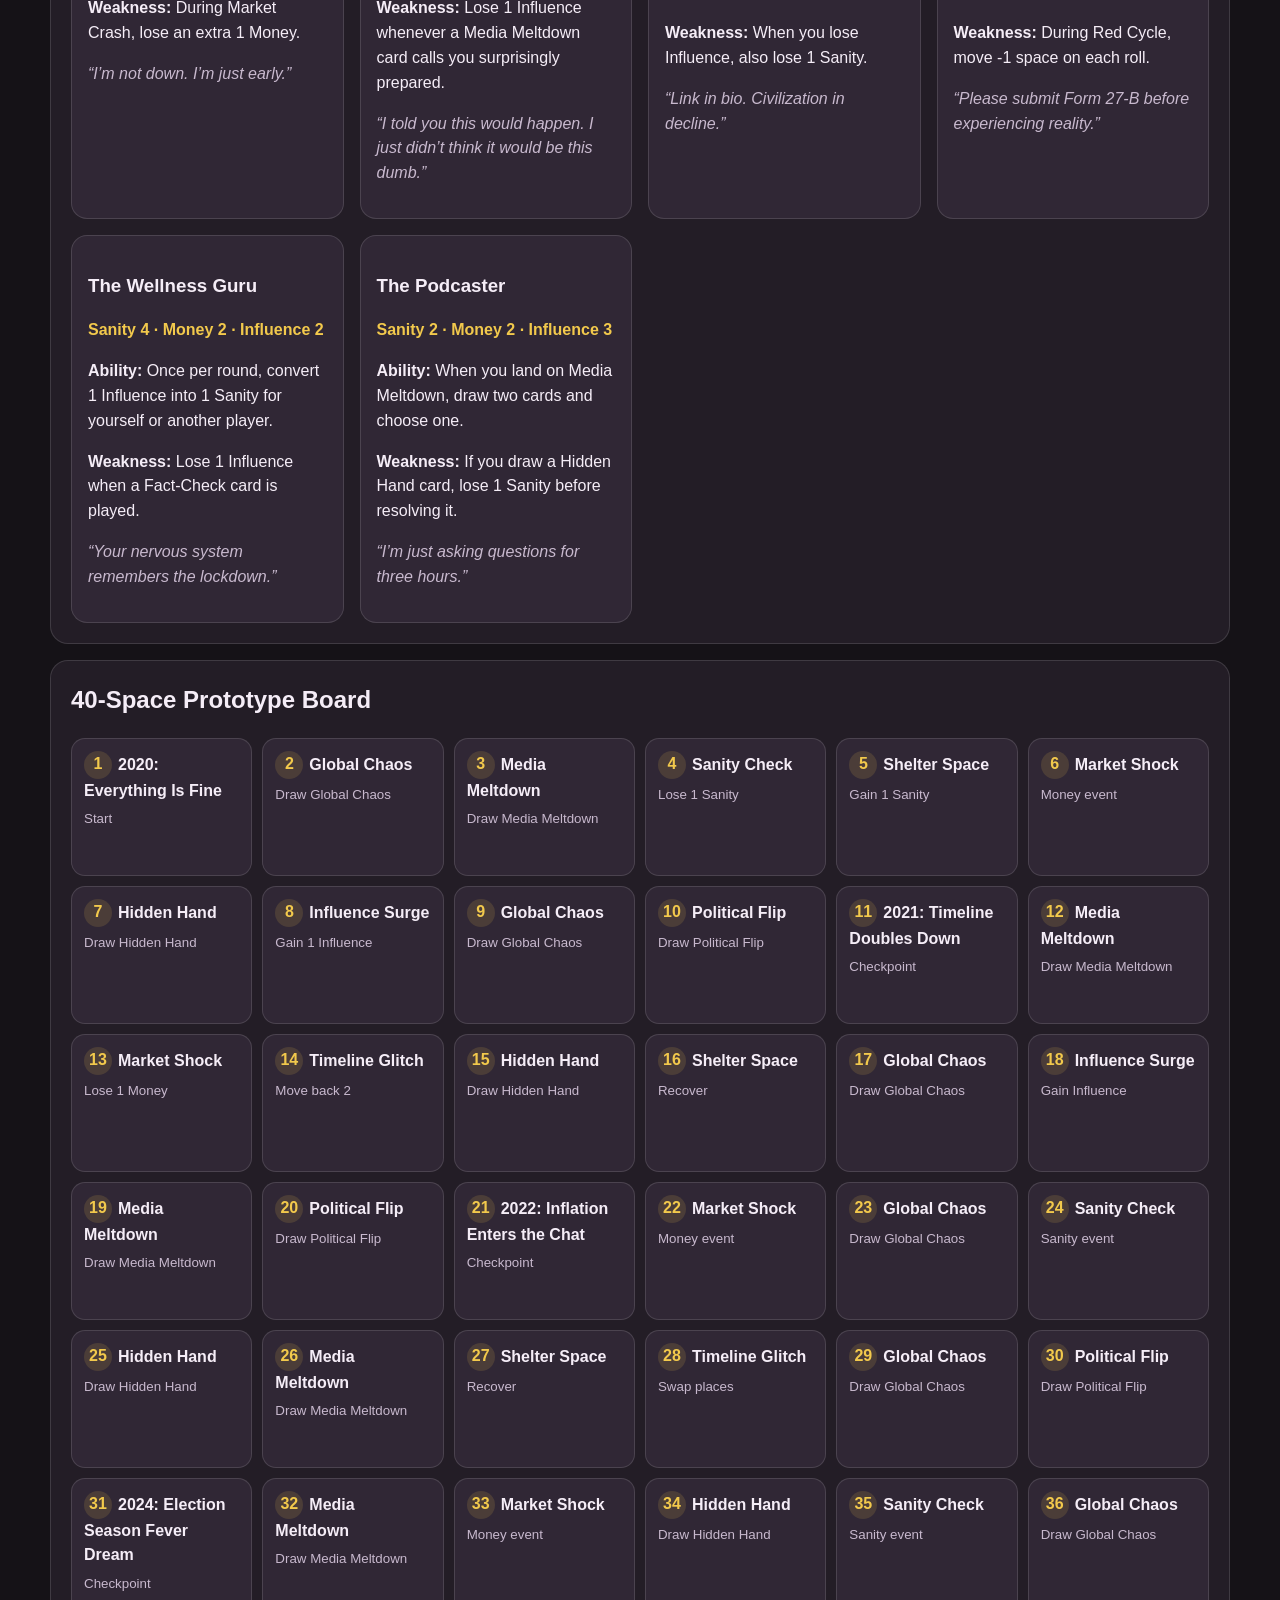
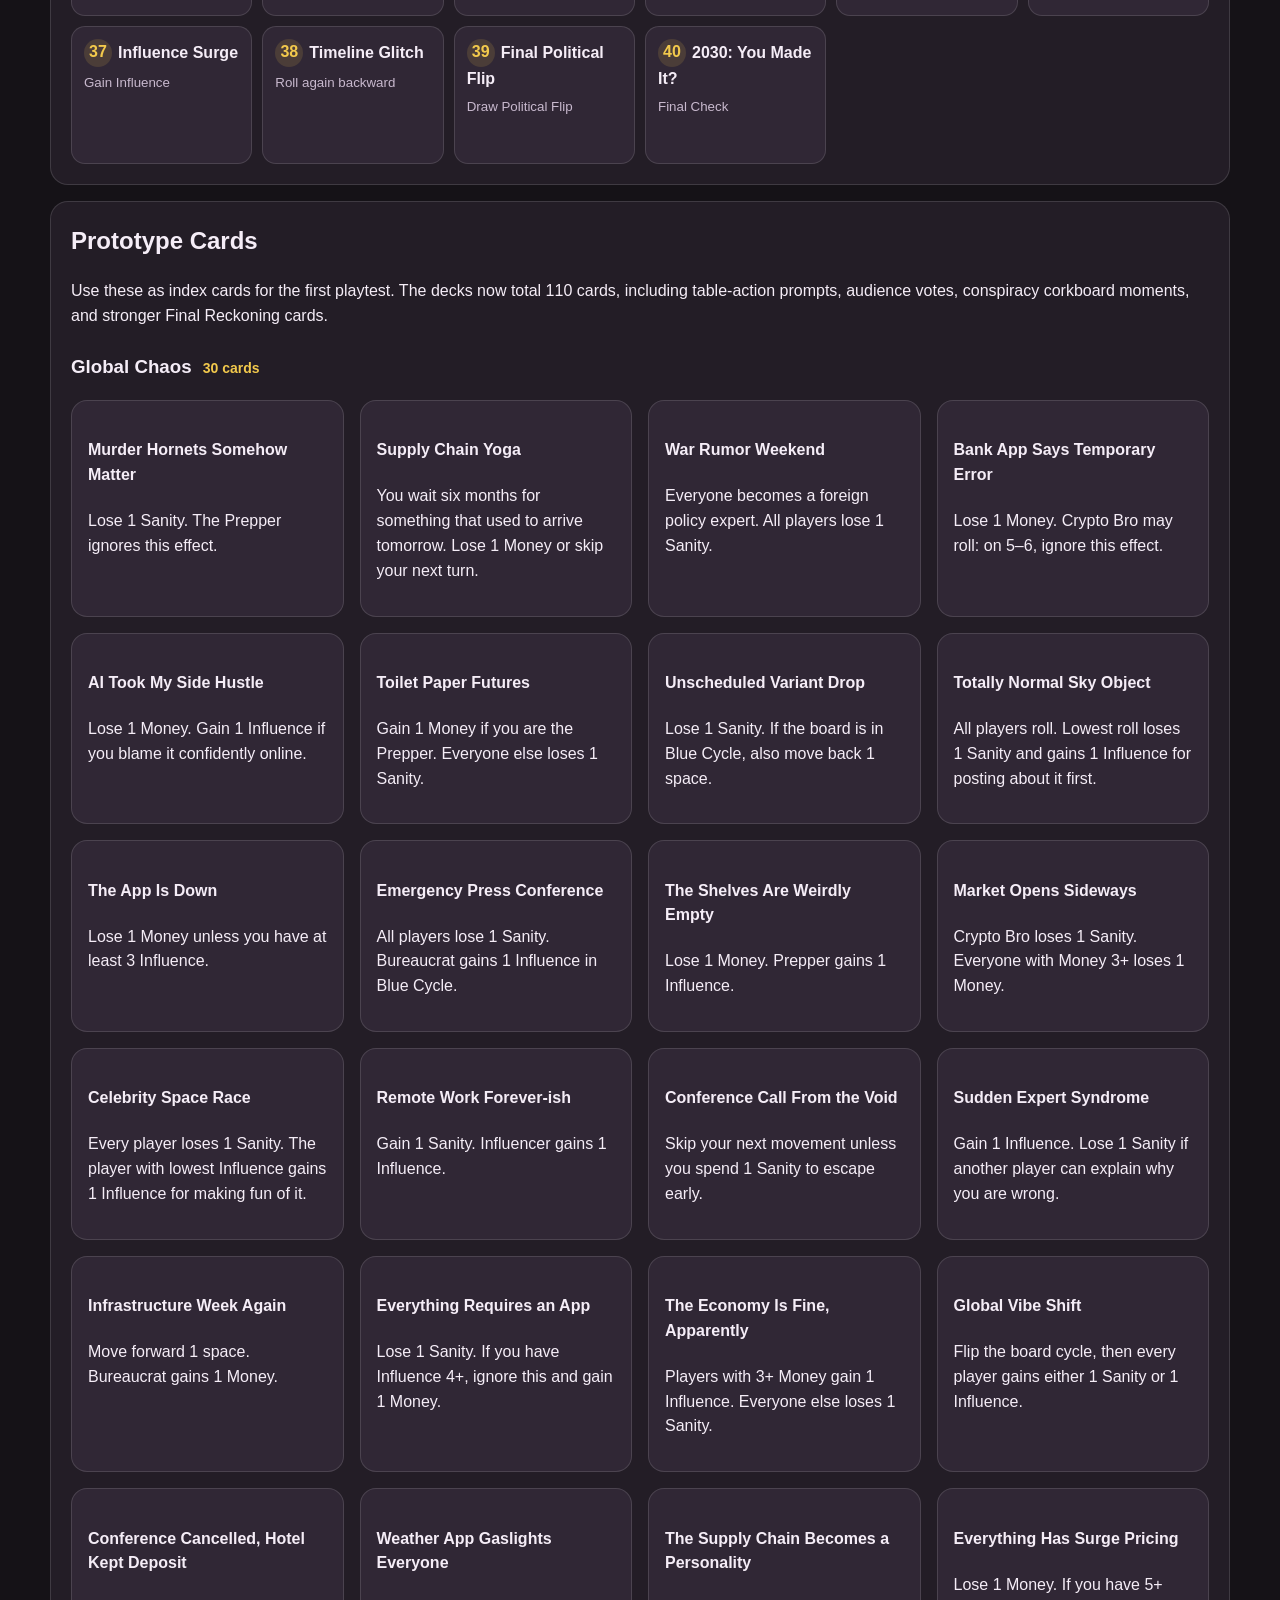
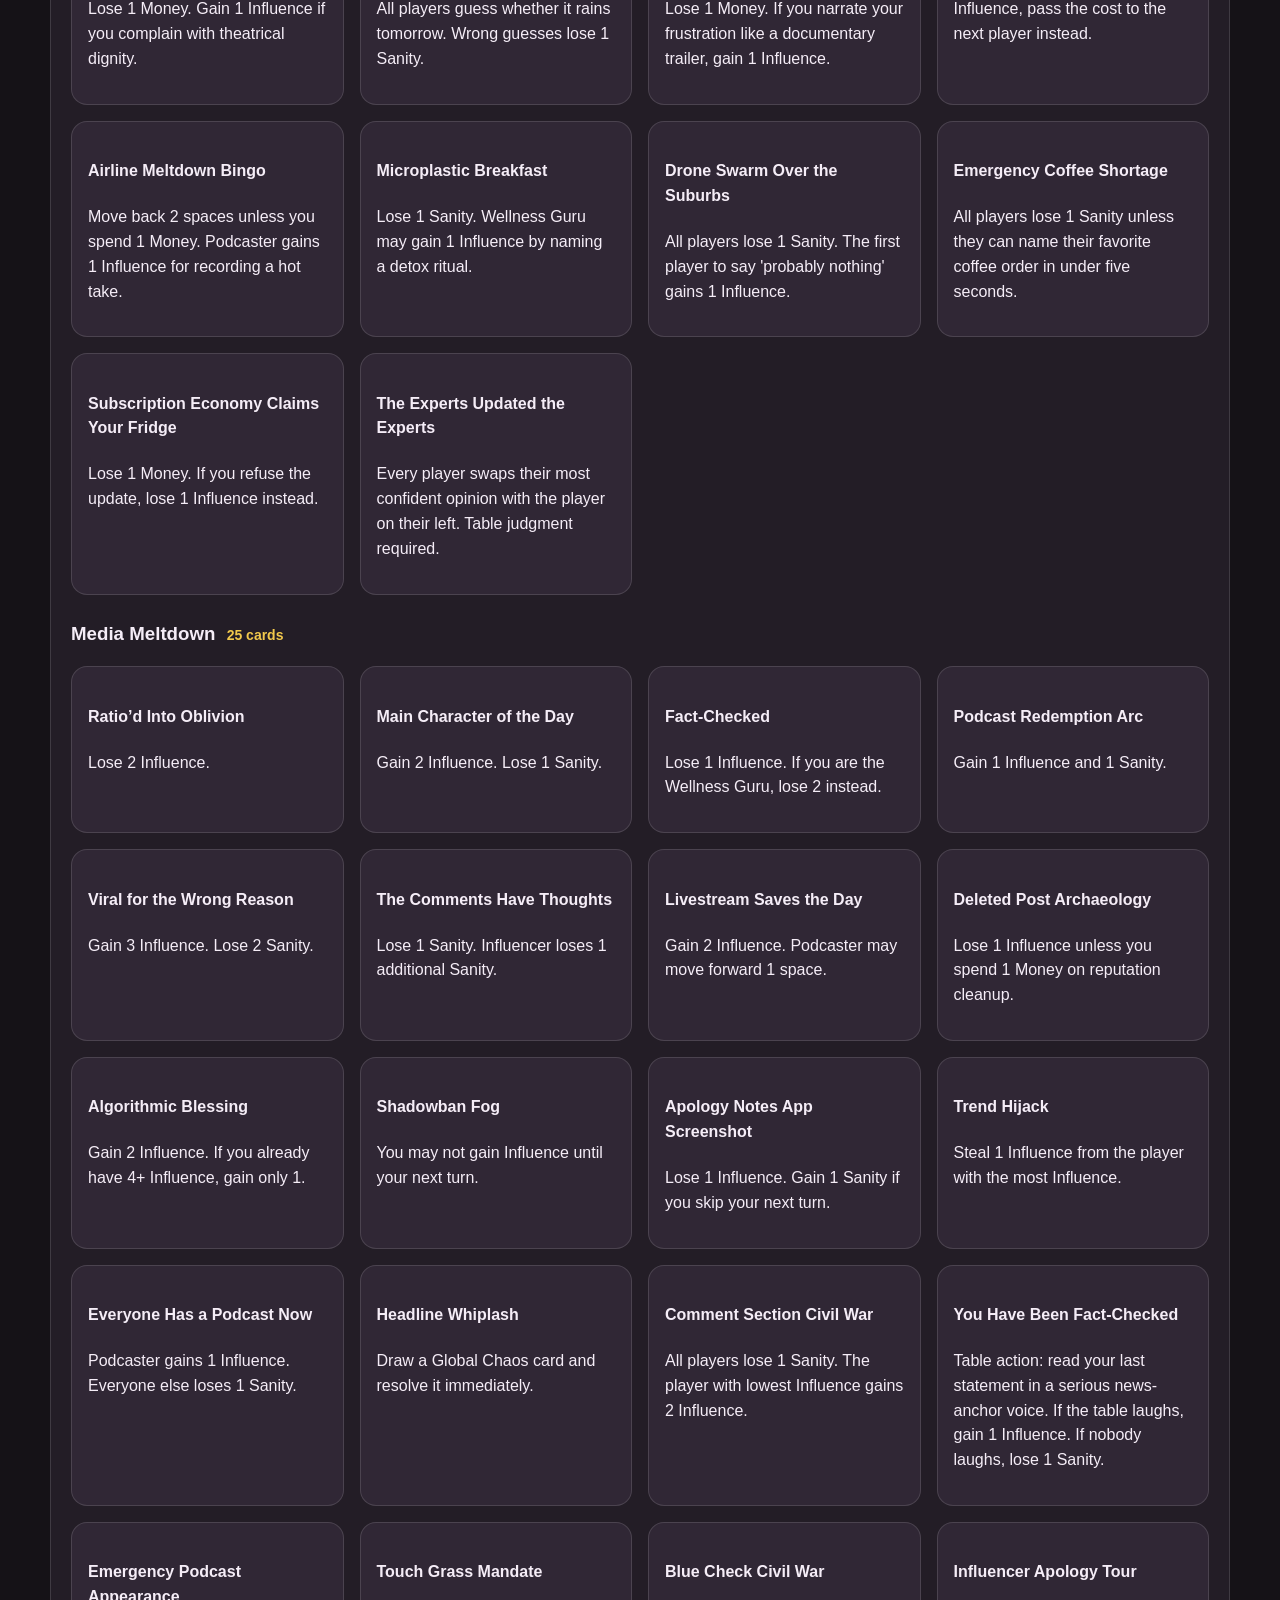
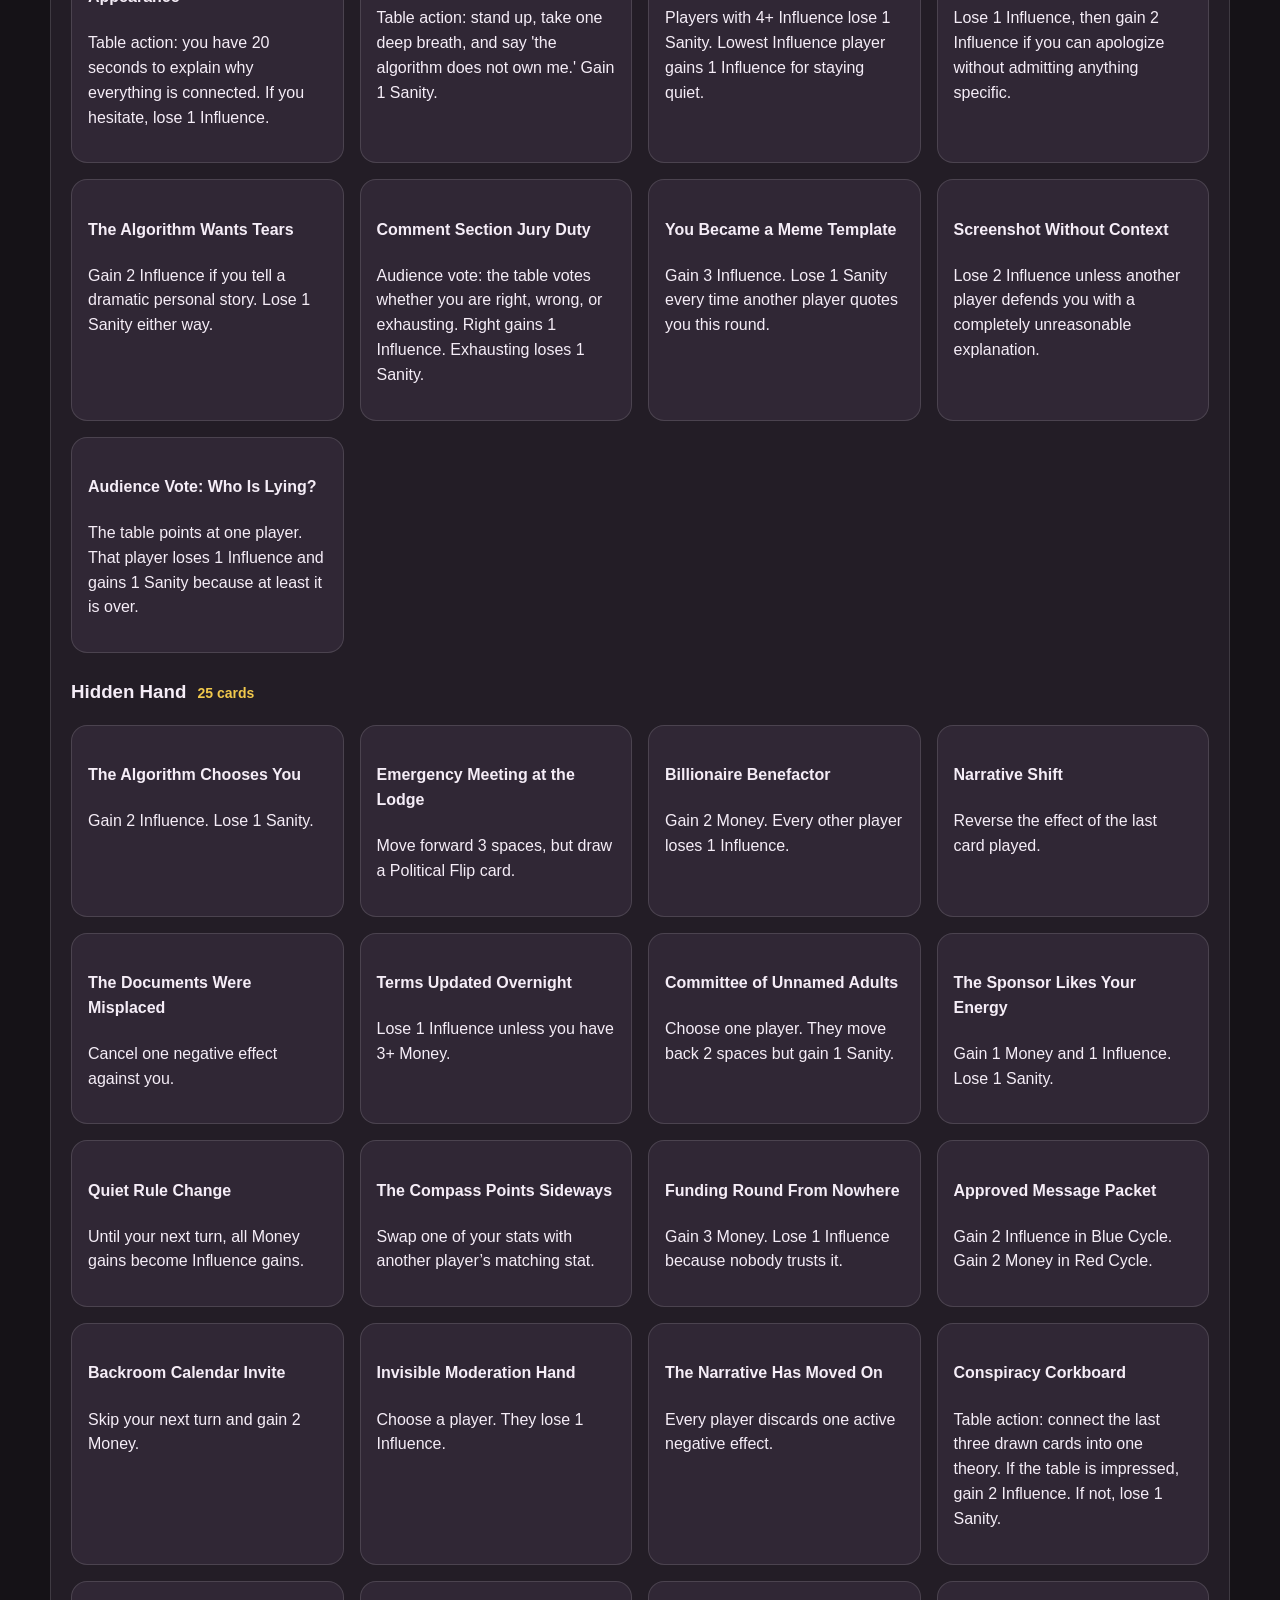
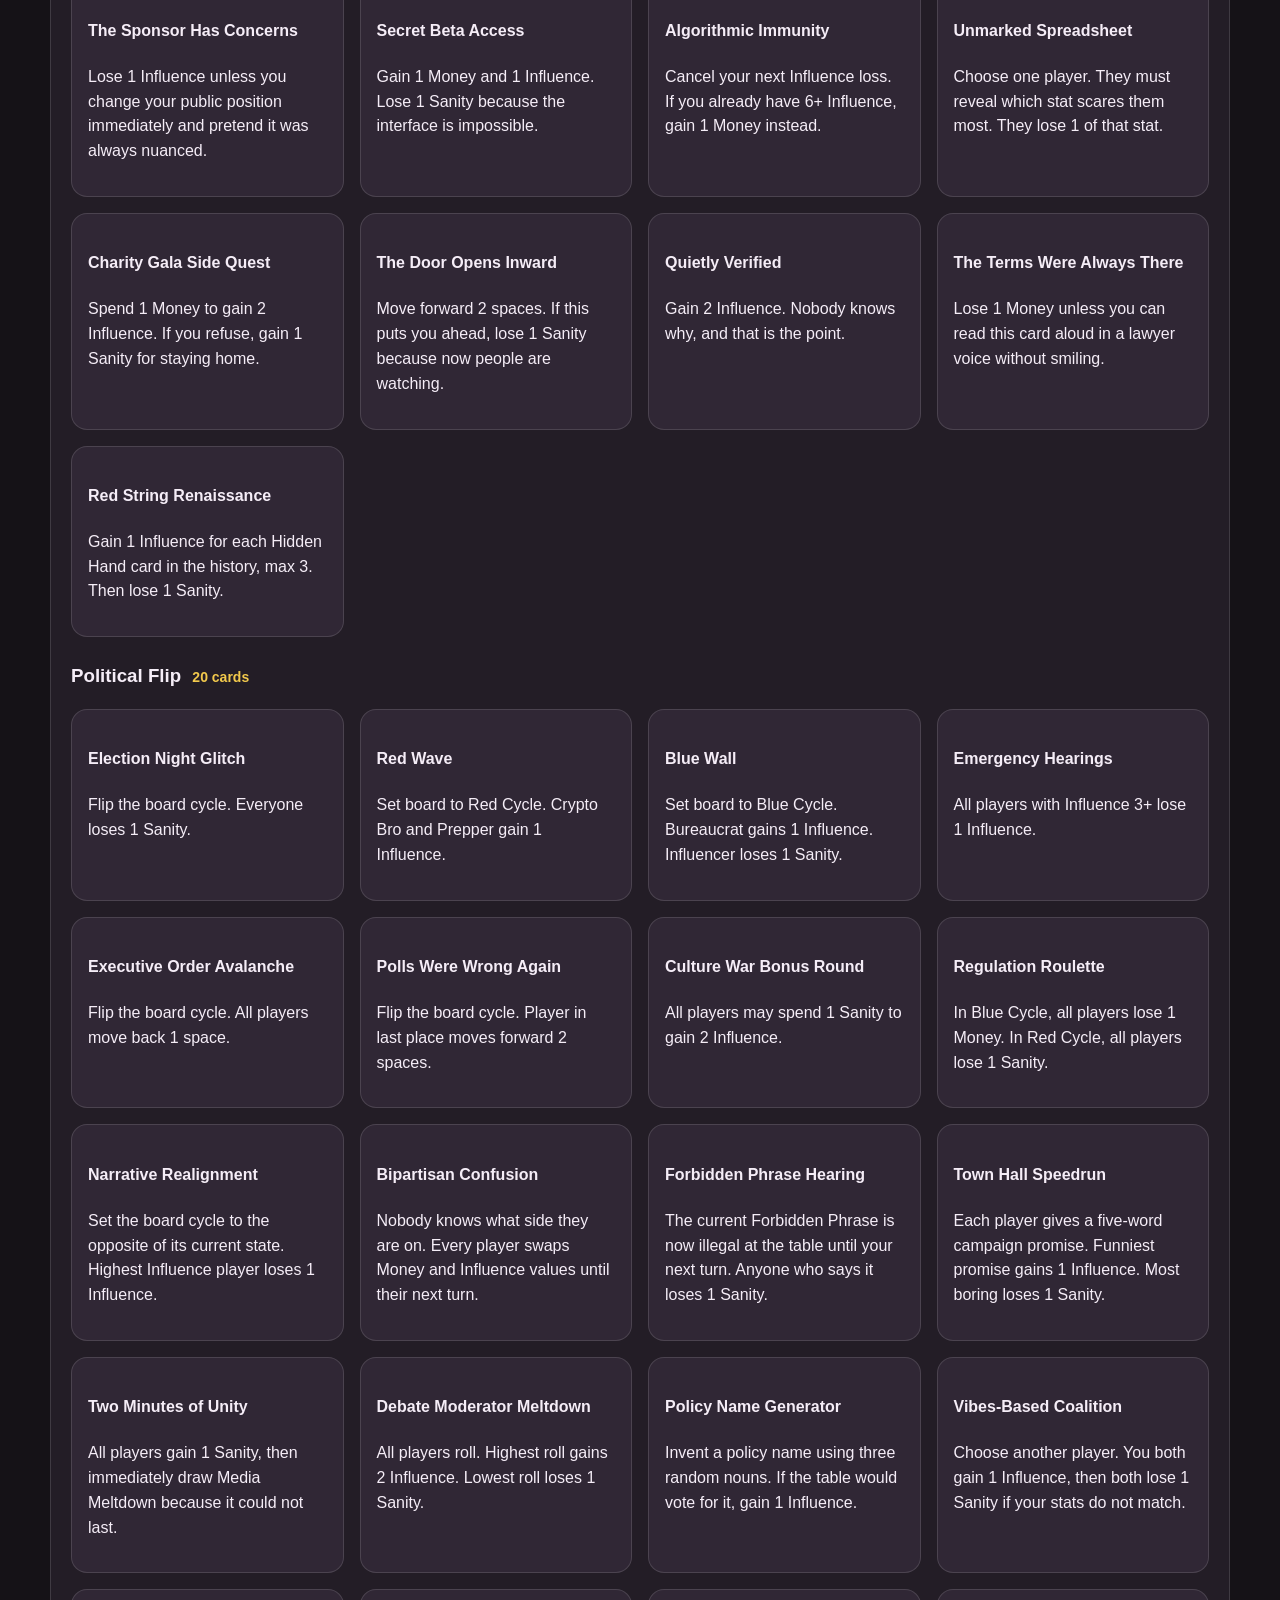
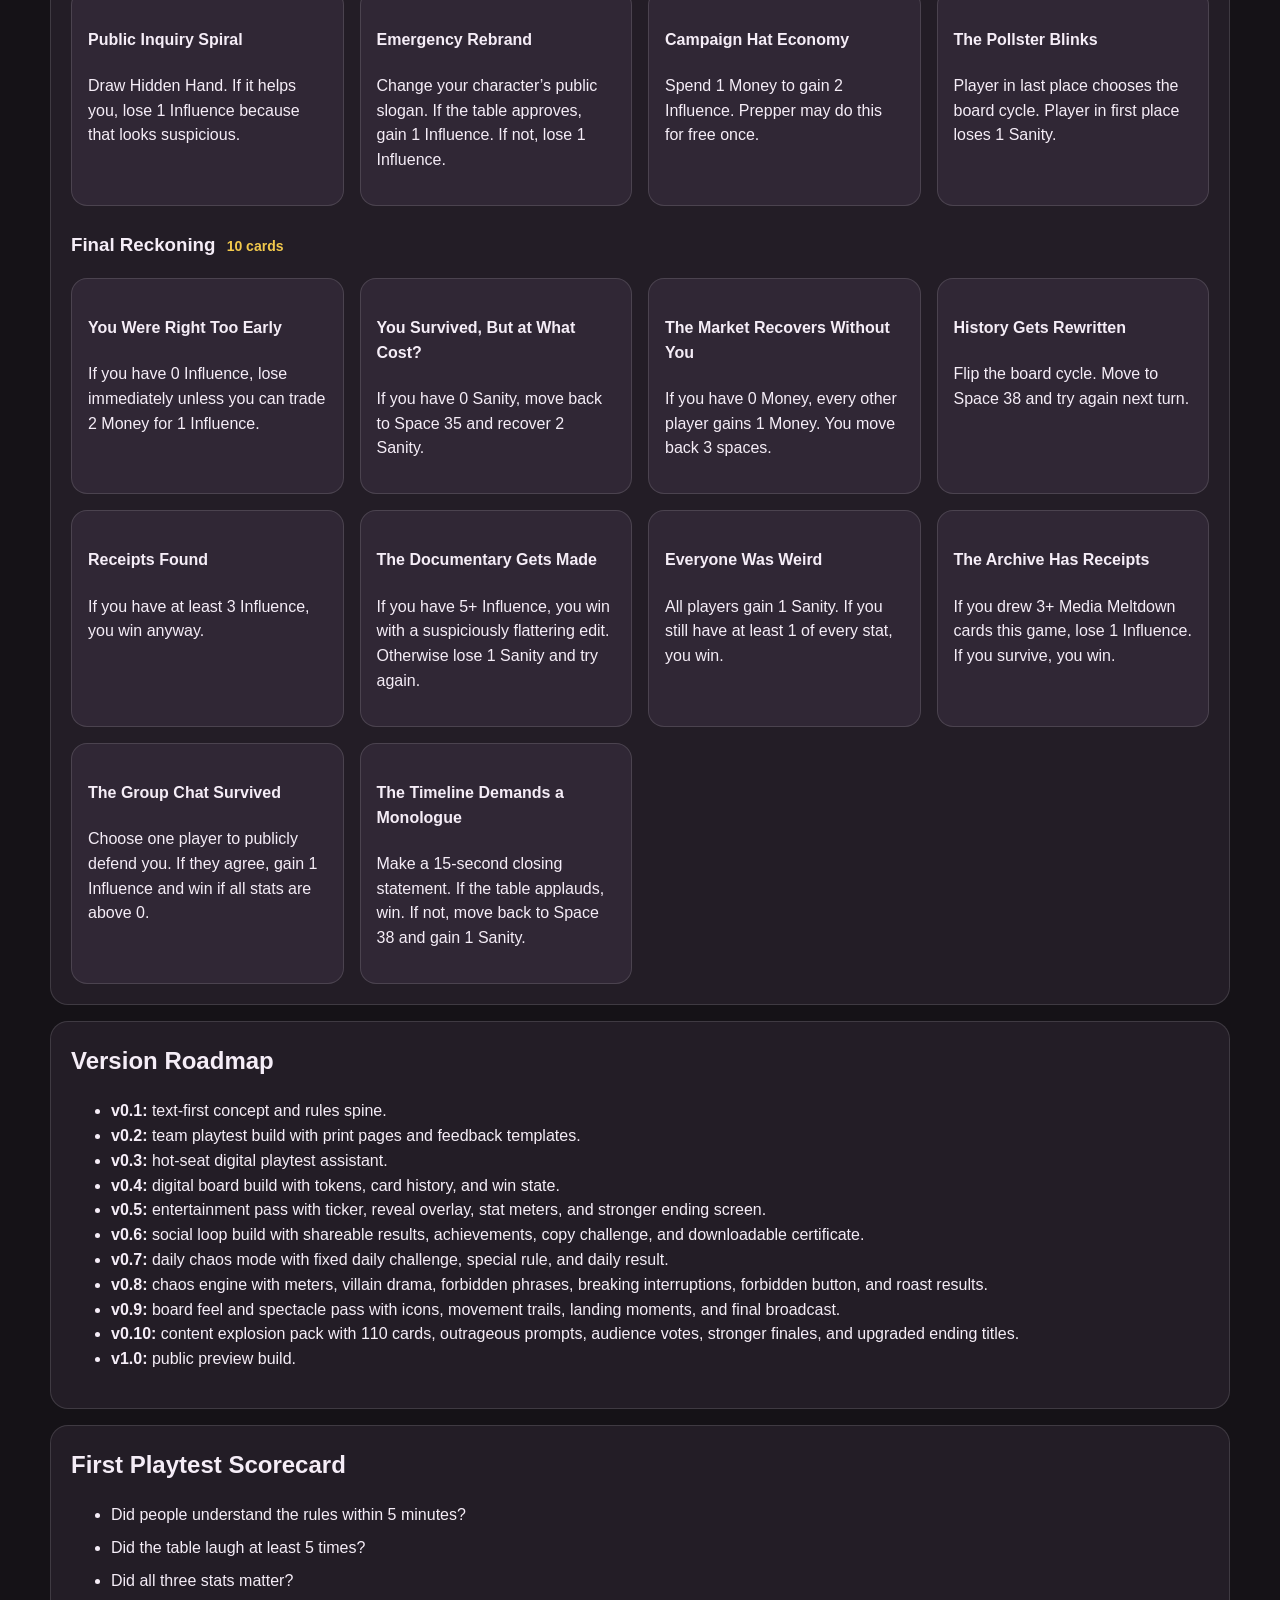
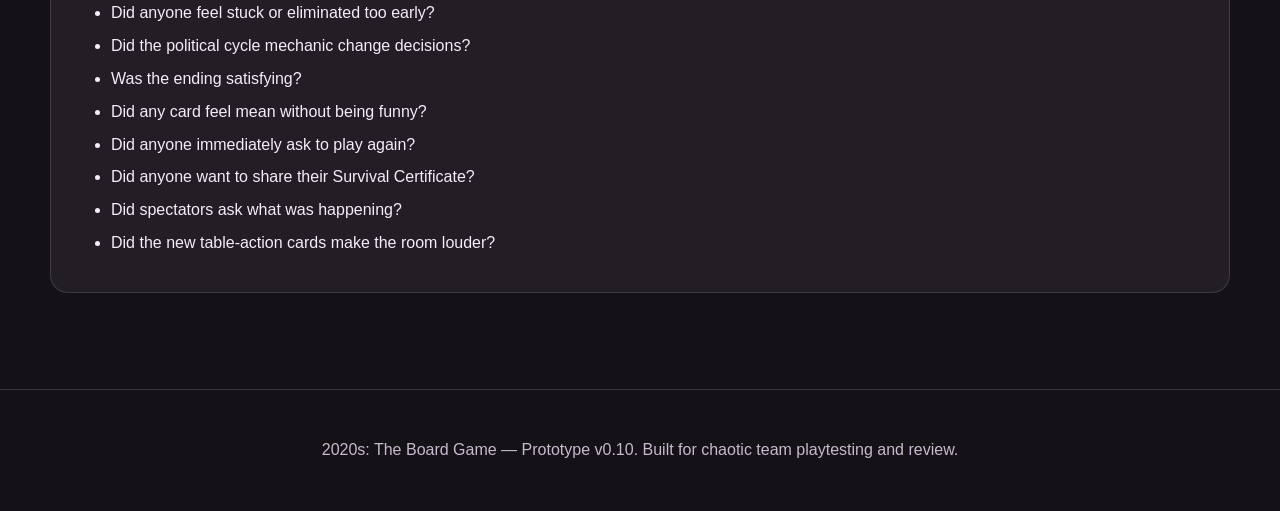
==== commit ac394330: "Remove Copy This Moment references from hub" ====
--- a/docs/index.html
+++ b/docs/index.html
@@ -31,7 +31,7 @@
         <li>Pick a character and set Sanity, Money, and Influence.</li>
         <li>Start in either Red Cycle or Blue Cycle, or try Daily Chaos.</li>
         <li>Race from 2020 to 2030 while the Chaos Engine tries to make the table ridiculous.</li>
-        <li>Share the final Survival Certificate or copy a spectacular moment.</li>
+        <li>Share the final Survival Certificate after the game.</li>
       </ol>
       <div class="cta-row left">
         <a class="button" href="play.html">Launch Digital Playtest Assistant</a>
@@ -54,7 +54,7 @@
 
     <section id="spectacle" class="card">
       <h2>v0.9: Board Feel & Spectacle Pass</h2>
-      <p>The digital board feels more like a game show: icon-coded board spaces, milestone spaces, movement trails, dramatic landing moments, Copy This Moment, and a Final Timeline Broadcast at the end of the game.</p>
+      <p>The digital board feels more like a game show: icon-coded board spaces, milestone spaces, movement trails, dramatic landing moments, and a Final Timeline Broadcast at the end of the game.</p>
     </section>
 
     <section id="chaos" class="card">
@@ -146,7 +146,7 @@
         <li><strong>v0.6:</strong> social loop build with shareable results, achievements, copy challenge, and downloadable certificate.</li>
         <li><strong>v0.7:</strong> daily chaos mode with fixed daily challenge, special rule, and daily result.</li>
         <li><strong>v0.8:</strong> chaos engine with meters, villain drama, forbidden phrases, breaking interruptions, forbidden button, and roast results.</li>
-        <li><strong>v0.9:</strong> board feel and spectacle pass with icons, movement trails, landing moments, copyable moments, and final broadcast.</li>
+        <li><strong>v0.9:</strong> board feel and spectacle pass with icons, movement trails, landing moments, and final broadcast.</li>
         <li><strong>v0.10:</strong> content explosion pack with 110 cards, outrageous prompts, audience votes, stronger finales, and upgraded ending titles.</li>
         <li><strong>v1.0:</strong> public preview build.</li>
       </ul>
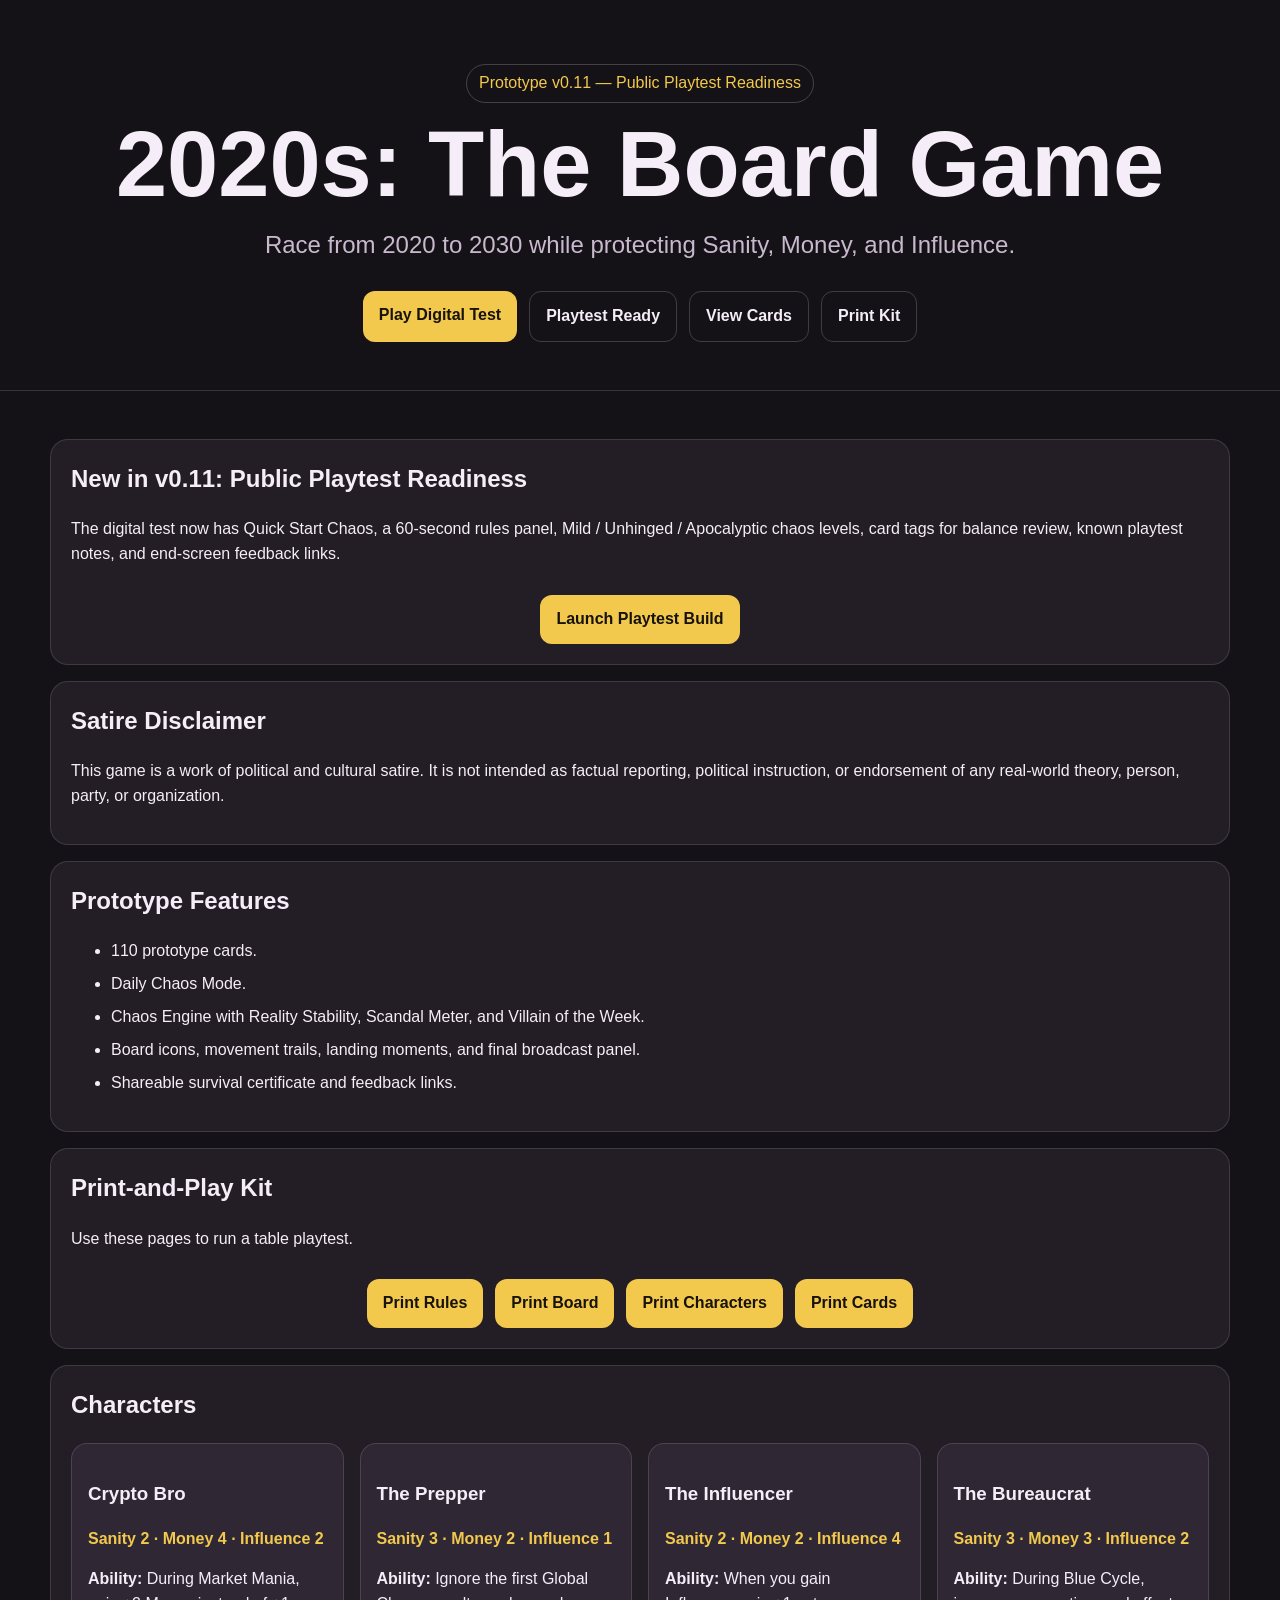
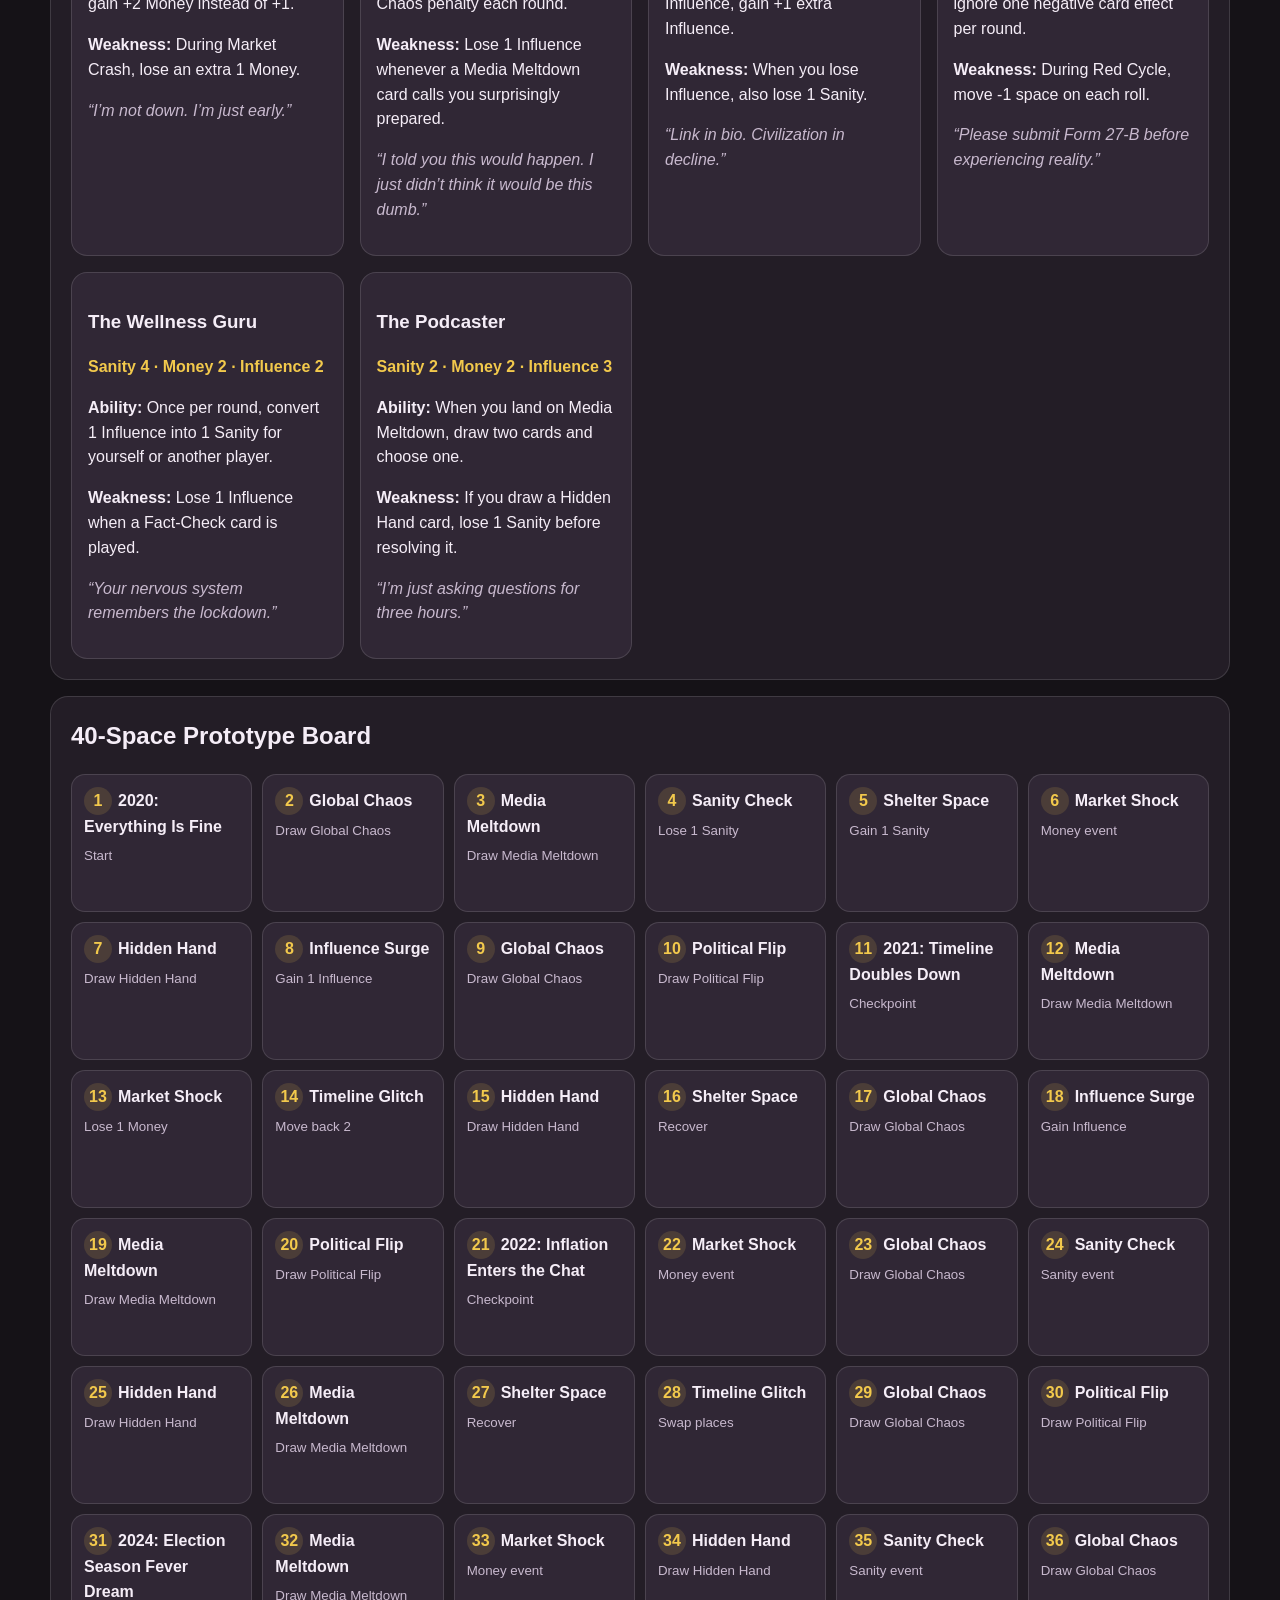
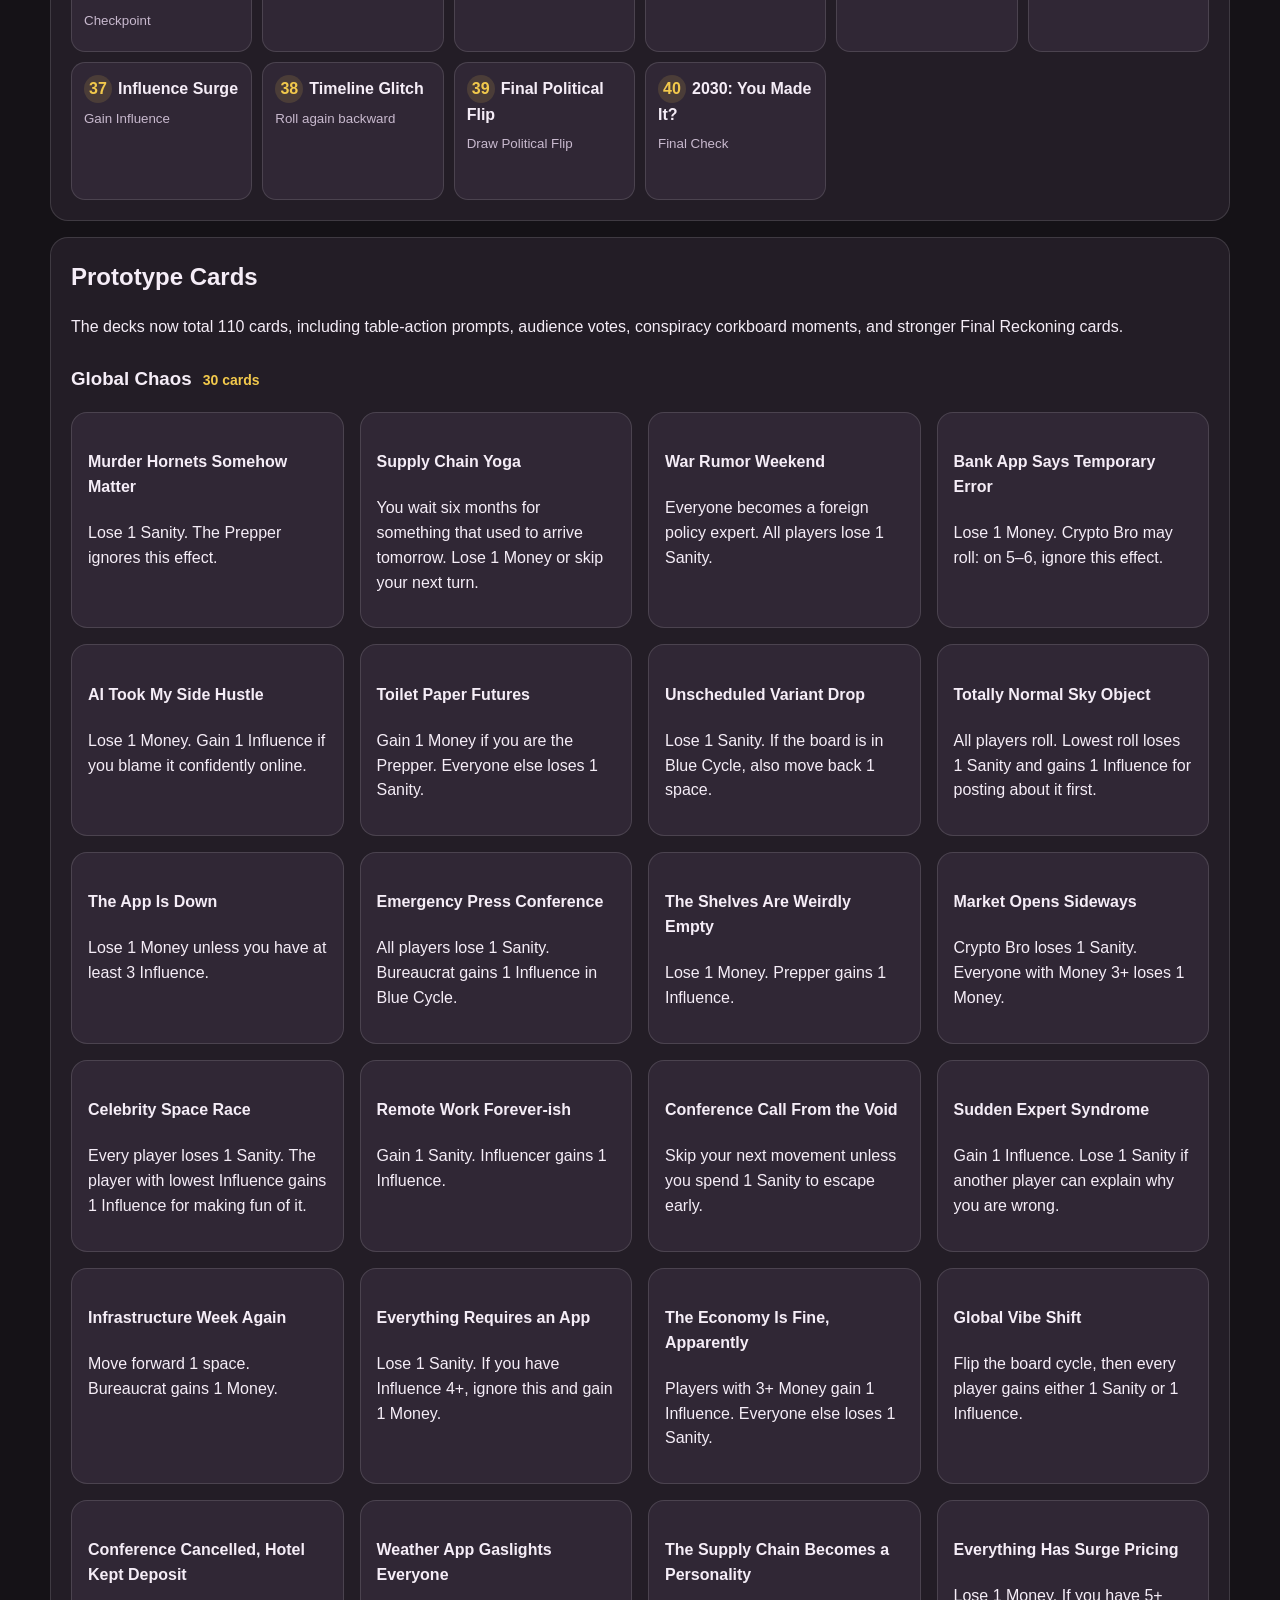
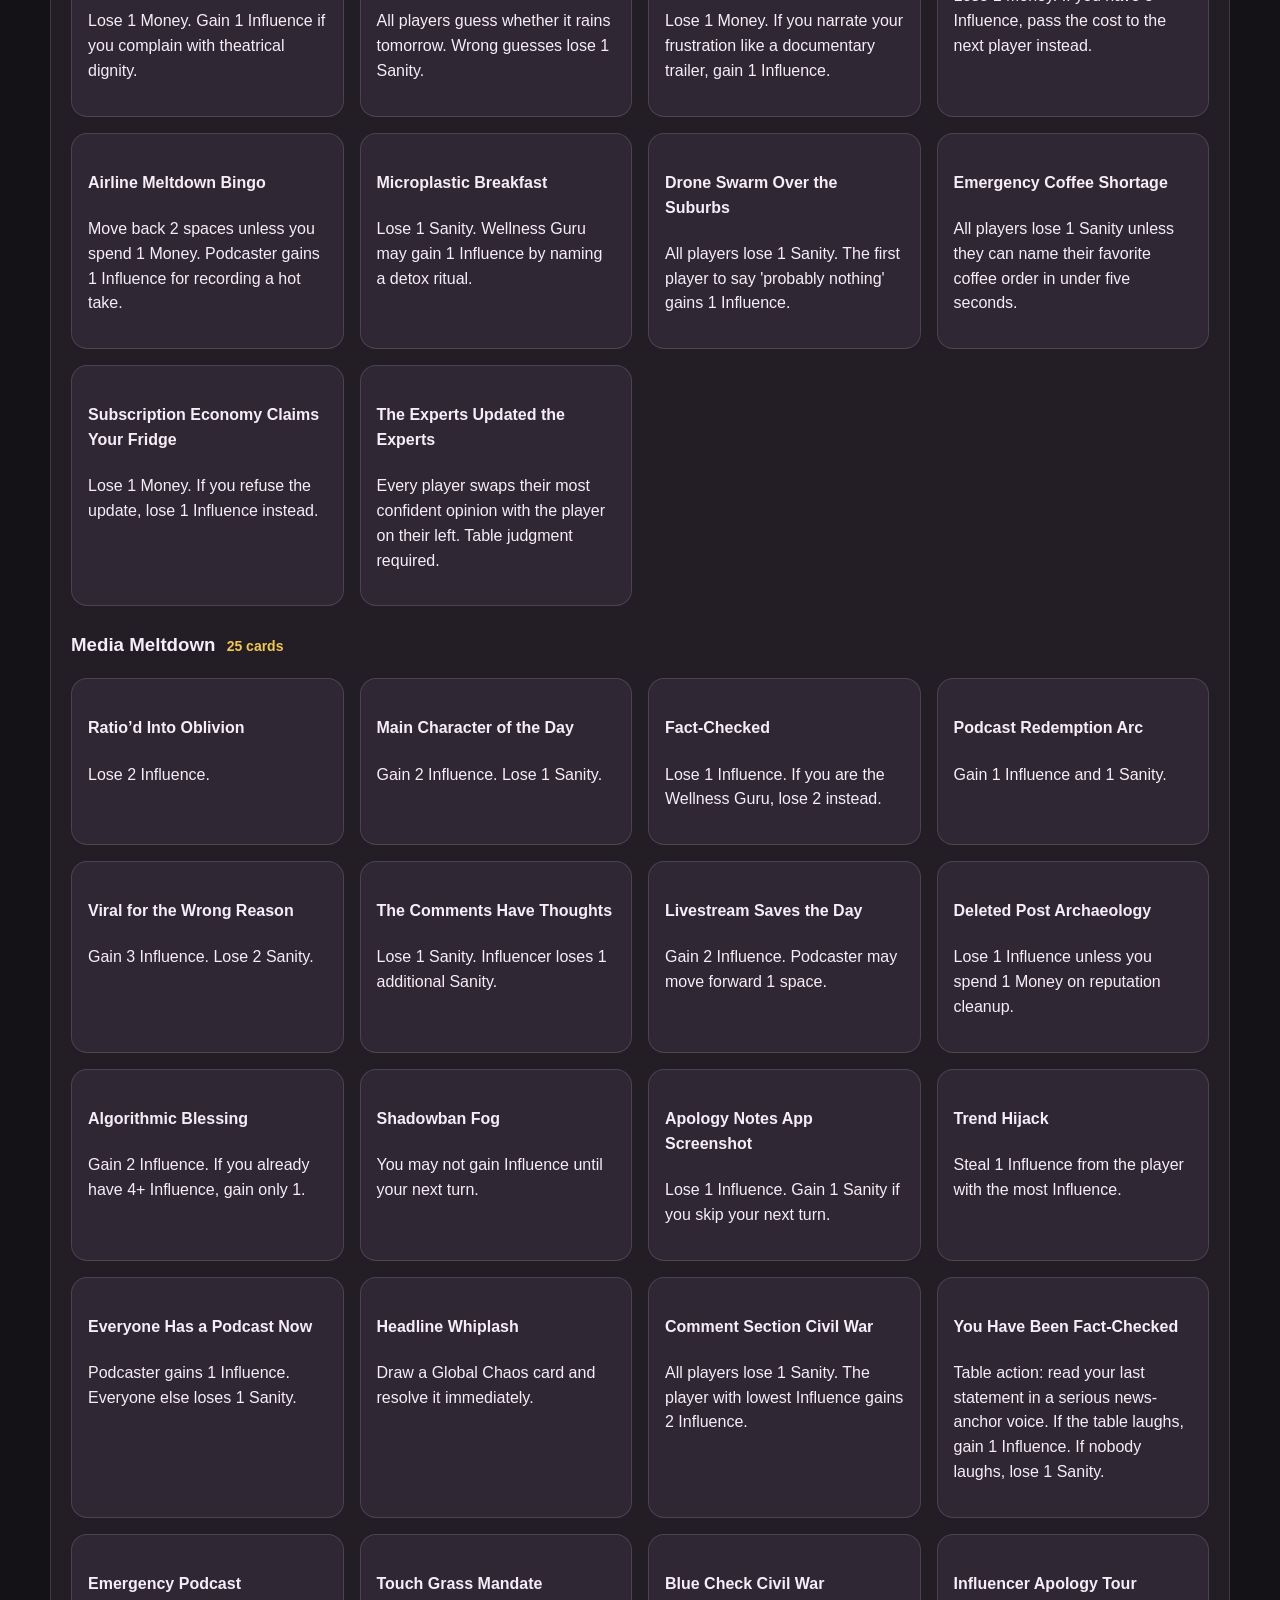
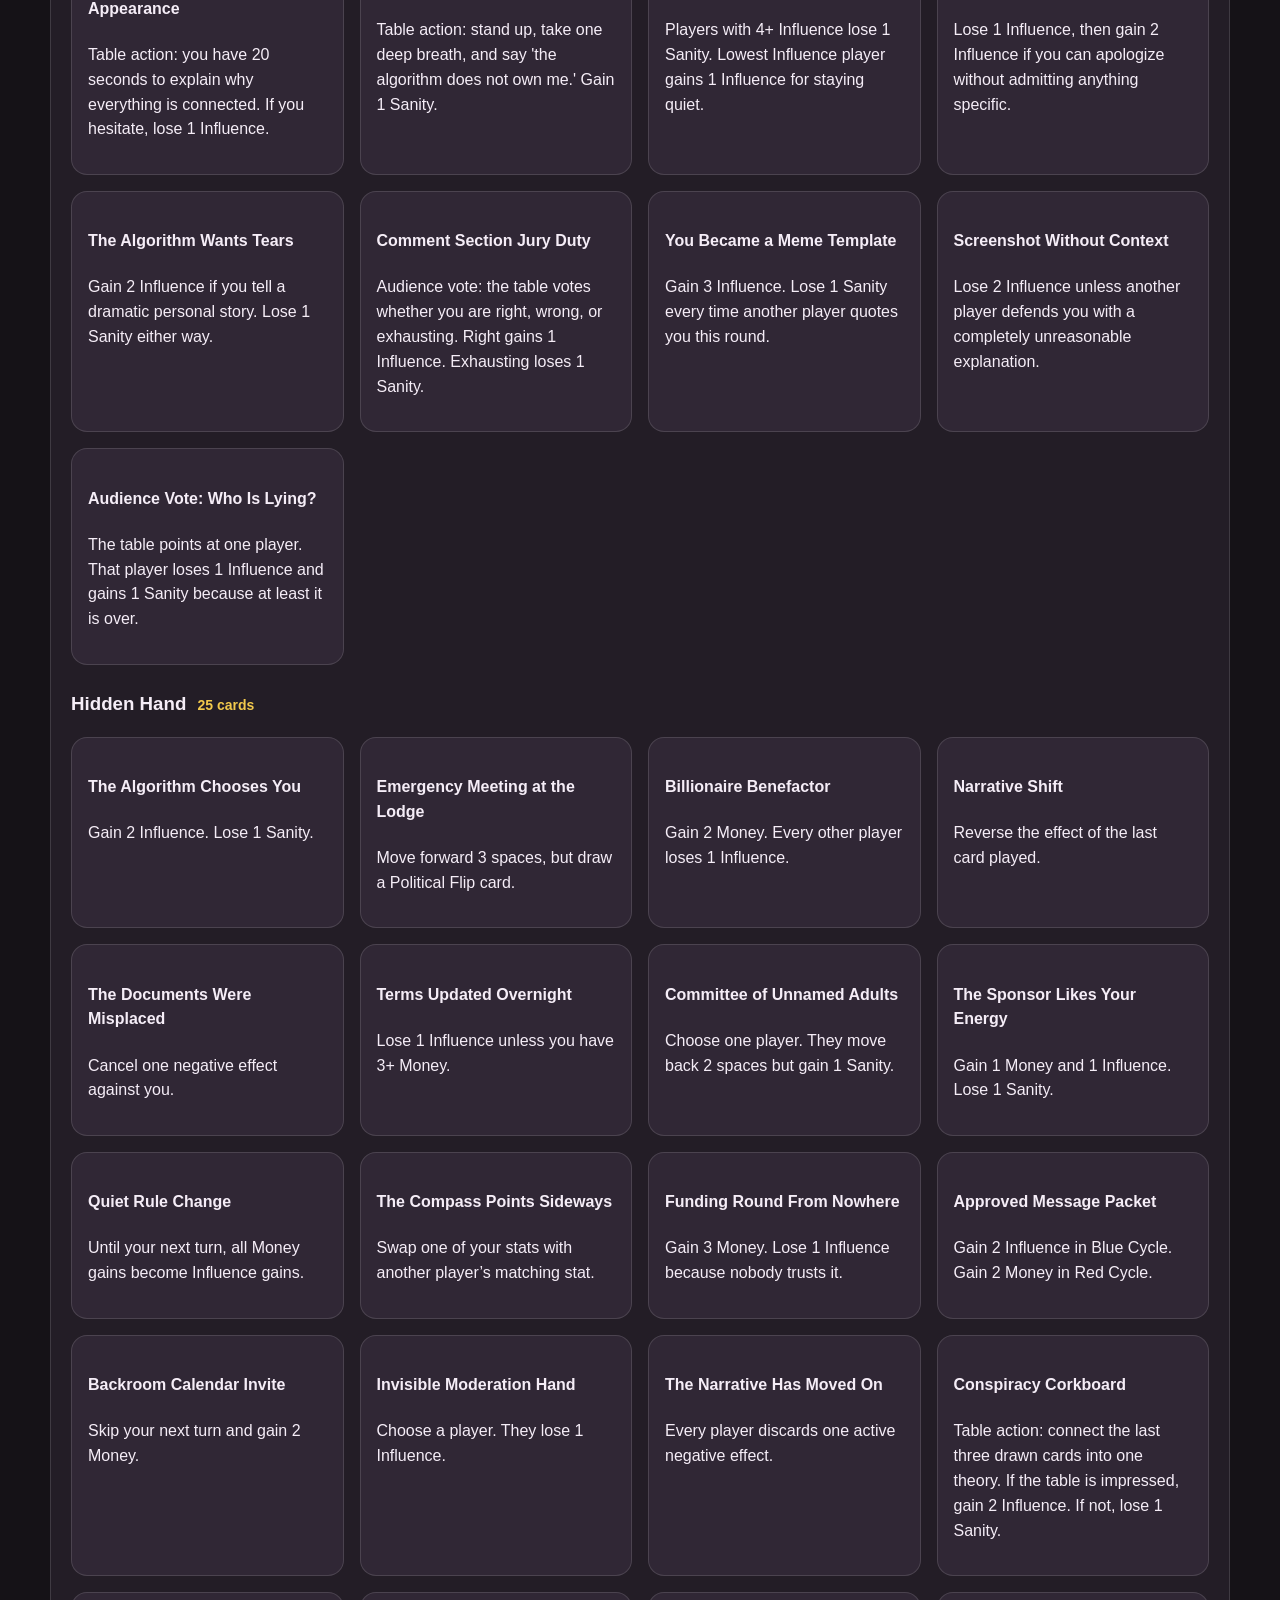
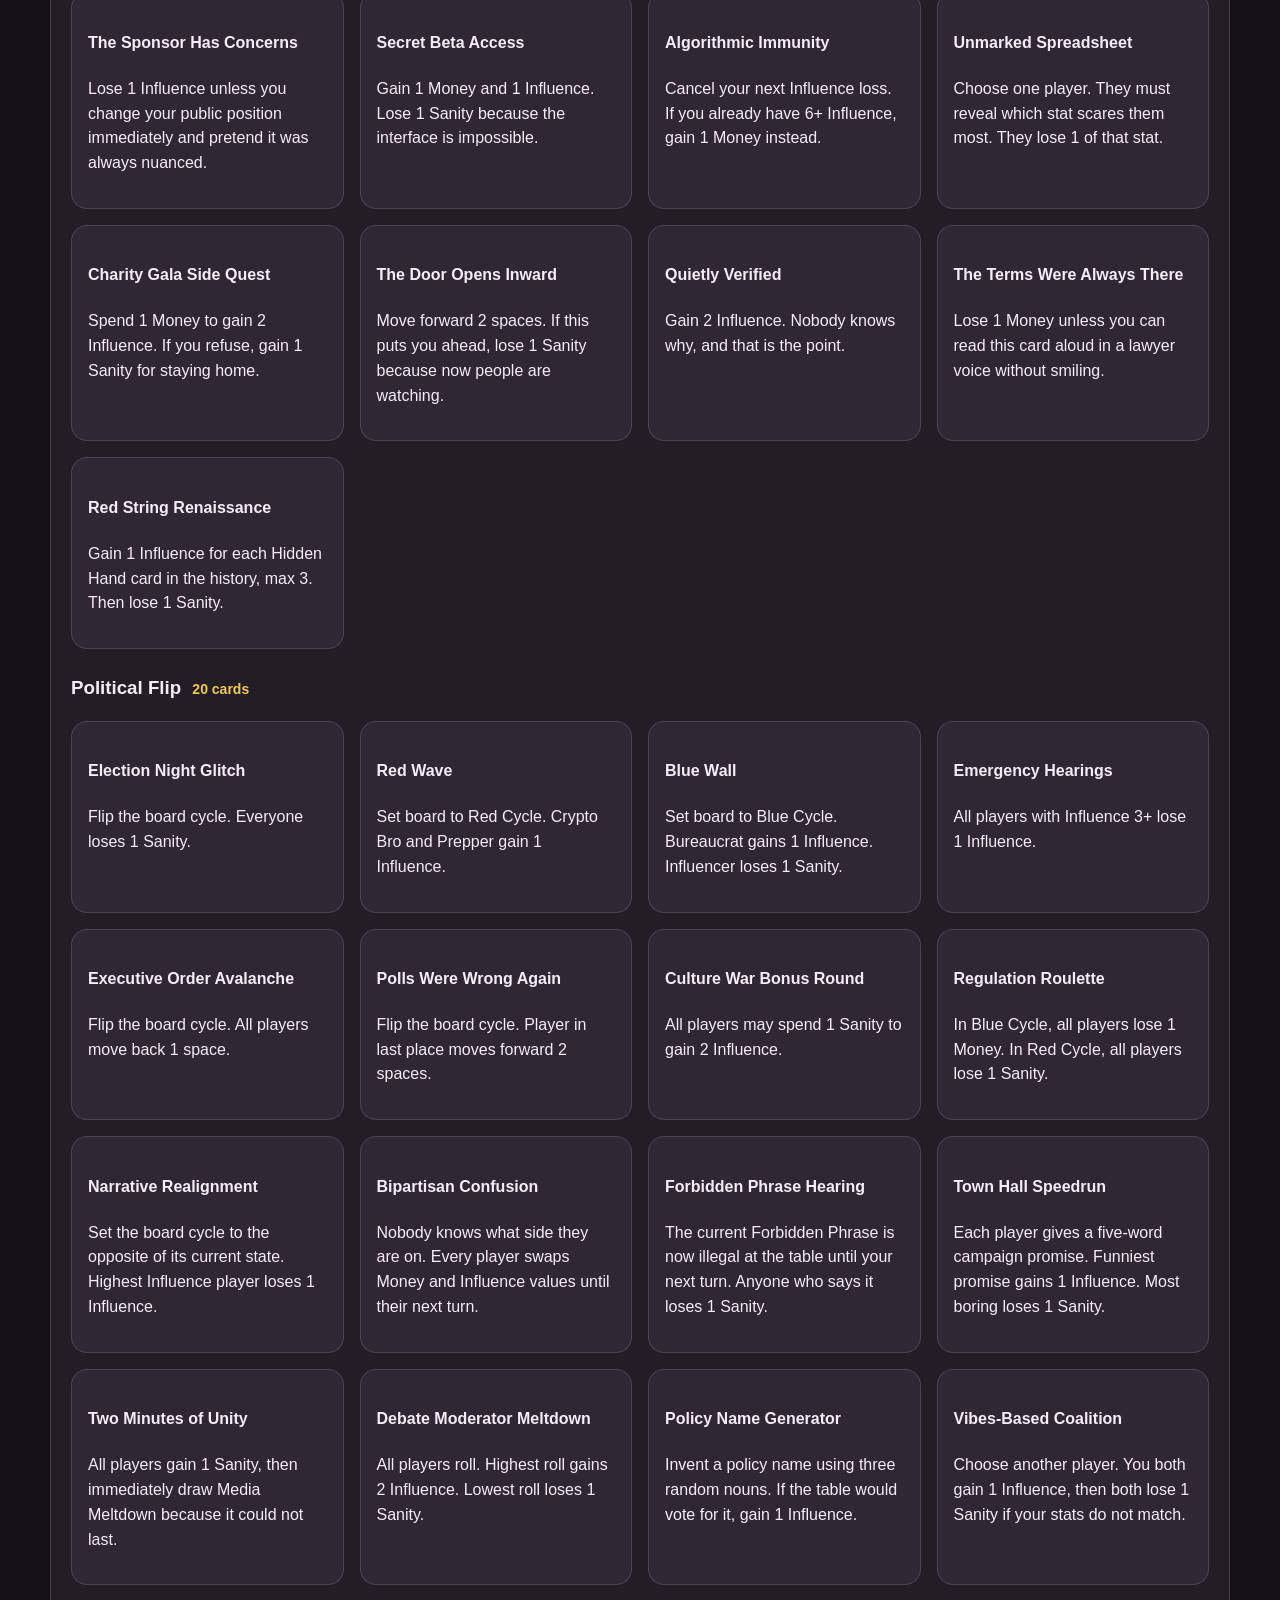
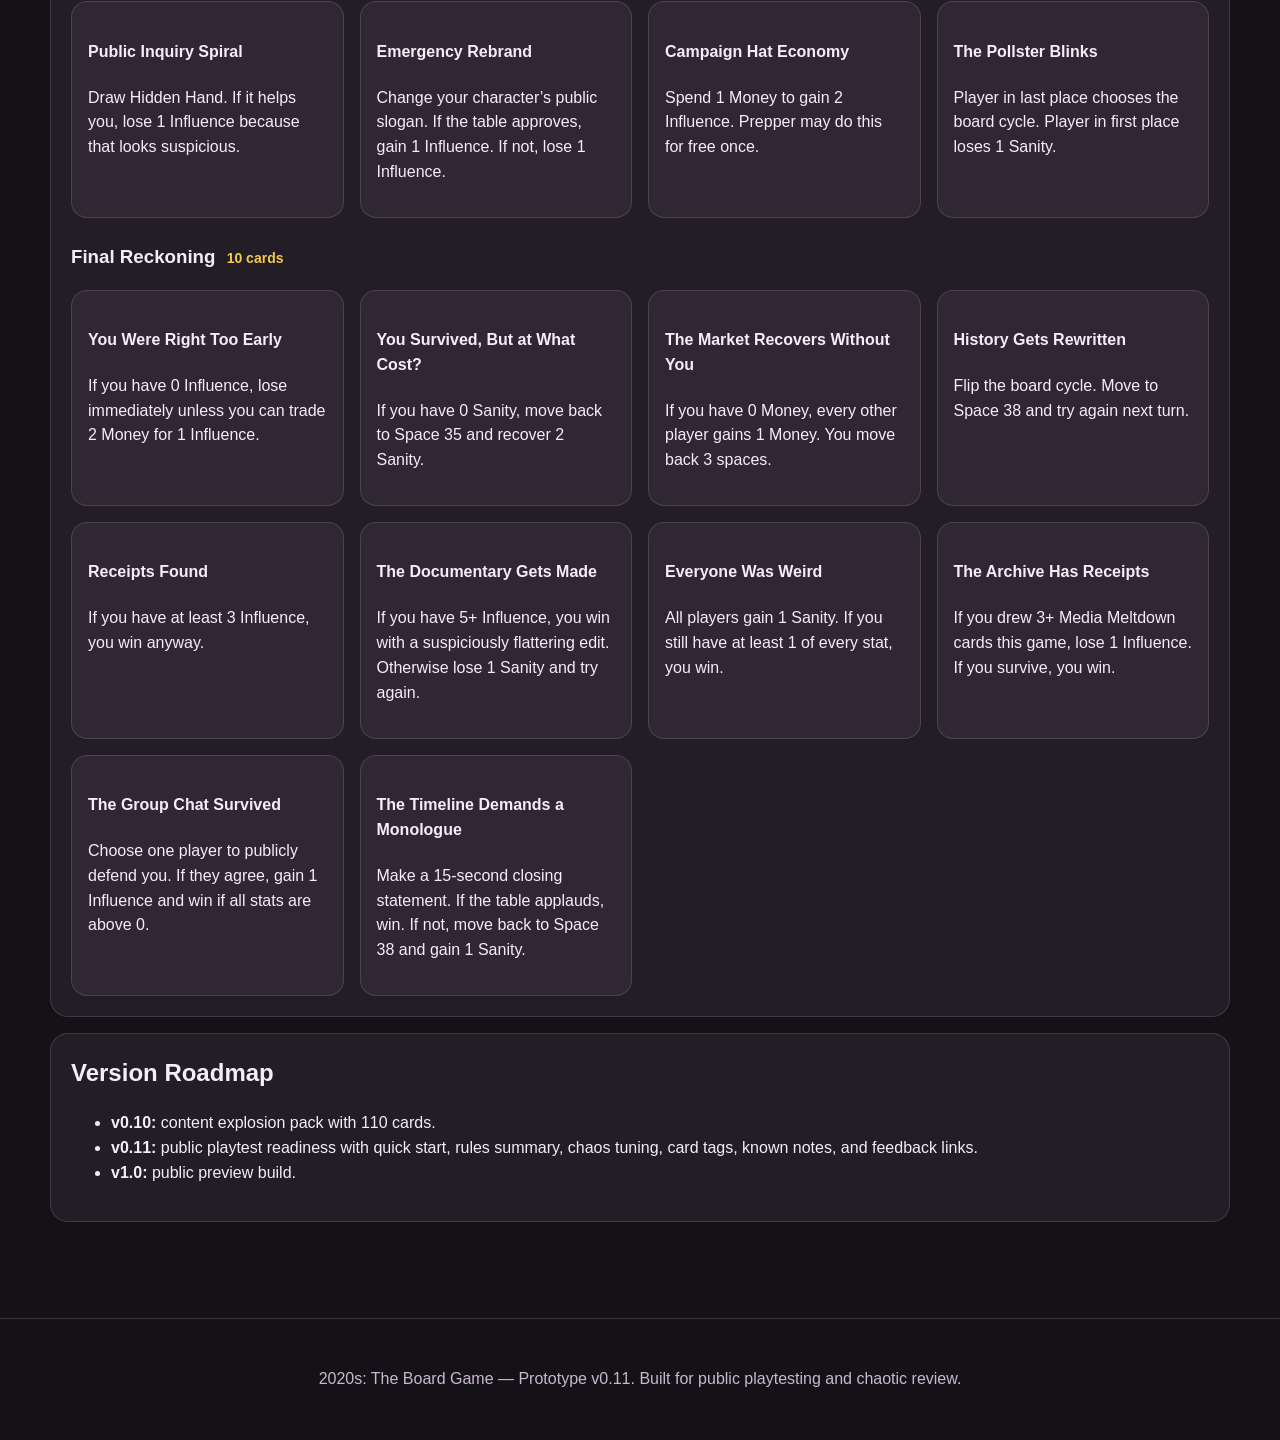
==== commit ab4b7582: "Update hub for v0.11 readiness" ====
--- a/docs/index.html
+++ b/docs/index.html
@@ -3,38 +3,28 @@
 <head>
   <meta charset="utf-8">
   <meta name="viewport" content="width=device-width, initial-scale=1">
-  <title>2020s: The Board Game — Prototype v0.10</title>
+  <title>2020s: The Board Game — Prototype v0.11</title>
   <link rel="stylesheet" href="styles.css">
 </head>
 <body>
   <header class="hero">
-    <div class="badge">Prototype v0.10 — Content Explosion Pack</div>
+    <div class="badge">Prototype v0.11 — Public Playtest Readiness</div>
     <h1>2020s: The Board Game</h1>
-    <p class="tagline">Survive the decade without losing your mind, your money, or your grip on reality.</p>
+    <p class="tagline">Race from 2020 to 2030 while protecting Sanity, Money, and Influence.</p>
     <div class="cta-row">
       <a href="play.html" class="button">Play Digital Test</a>
-      <a href="#start" class="button secondary">Start Here</a>
-      <a href="#content" class="button secondary">Content Pack</a>
-      <a href="#spectacle" class="button secondary">Spectacle Pass</a>
-      <a href="#chaos" class="button secondary">Chaos Engine</a>
+      <a href="#readiness" class="button secondary">Playtest Ready</a>
+      <a href="#cards" class="button secondary">View Cards</a>
       <a href="#print" class="button secondary">Print Kit</a>
-      <a href="#cards" class="button secondary">View Cards</a>
     </div>
   </header>
 
   <main>
-    <section id="start" class="warning">
-      <h2>Start Here for Team Review</h2>
-      <p><strong>Playtest goal:</strong> run one rough 30–45 minute game with 3–4 players. Use the digital assistant for a quick hot-seat test, or print the kit for a physical table test.</p>
-      <ol>
-        <li>Open the digital assistant or print the rules, board, characters, and card decks.</li>
-        <li>Pick a character and set Sanity, Money, and Influence.</li>
-        <li>Start in either Red Cycle or Blue Cycle, or try Daily Chaos.</li>
-        <li>Race from 2020 to 2030 while the Chaos Engine tries to make the table ridiculous.</li>
-        <li>Share the final Survival Certificate after the game.</li>
-      </ol>
+    <section id="readiness" class="card">
+      <h2>New in v0.11: Public Playtest Readiness</h2>
+      <p>The digital test now has Quick Start Chaos, a 60-second rules panel, Mild / Unhinged / Apocalyptic chaos levels, card tags for balance review, known playtest notes, and end-screen feedback links.</p>
       <div class="cta-row left">
-        <a class="button" href="play.html">Launch Digital Playtest Assistant</a>
+        <a class="button" href="play.html">Launch Playtest Build</a>
       </div>
     </section>
 
@@ -43,79 +33,25 @@
       <p>This game is a work of political and cultural satire. It is not intended as factual reporting, political instruction, or endorsement of any real-world theory, person, party, or organization.</p>
     </section>
 
-    <section id="content" class="card">
-      <h2>New in v0.10: Content Explosion Pack</h2>
-      <p>The prototype now has <strong>110 cards</strong>, up from 65. The new content adds table-action prompts, audience votes, conspiracy corkboard moments, monologue challenges, stronger final cards, ridiculous achievements, and more outrageous ending titles.</p>
-      <div class="cta-row left">
-        <a class="button" href="play.html">Play the Content Pack</a>
-        <a class="button secondary" href="print-cards.html">Print the Expanded Decks</a>
-      </div>
-    </section>
-
-    <section id="spectacle" class="card">
-      <h2>v0.9: Board Feel & Spectacle Pass</h2>
-      <p>The digital board feels more like a game show: icon-coded board spaces, milestone spaces, movement trails, dramatic landing moments, and a Final Timeline Broadcast at the end of the game.</p>
-    </section>
-
-    <section id="chaos" class="card">
-      <h2>v0.8: Chaos Engine</h2>
-      <p>The digital game has a party-game chaos layer: Reality Stability, Scandal Meter, Villain of the Week, Forbidden Phrase, unscheduled Breaking News interruptions, a dangerous Do Not Press button, Reality Collapse, Scandal Overload, Daily Chaos, shareable result certificates, and post-game player roasts.</p>
+    <section class="card">
+      <h2>Prototype Features</h2>
+      <ul class="checklist">
+        <li>110 prototype cards.</li>
+        <li>Daily Chaos Mode.</li>
+        <li>Chaos Engine with Reality Stability, Scandal Meter, and Villain of the Week.</li>
+        <li>Board icons, movement trails, landing moments, and final broadcast panel.</li>
+        <li>Shareable survival certificate and feedback links.</li>
+      </ul>
     </section>
 
     <section id="print" class="card">
       <h2>Print-and-Play Kit</h2>
-      <p>Use these pages to run the first team playtest.</p>
+      <p>Use these pages to run a table playtest.</p>
       <div class="cta-row left">
         <a class="button" href="print-rules.html">Print Rules</a>
         <a class="button" href="print-board.html">Print Board</a>
         <a class="button" href="print-characters.html">Print Characters</a>
         <a class="button" href="print-cards.html">Print Cards</a>
-      </div>
-    </section>
-
-    <section id="pitch" class="card">
-      <h2>Core Pitch</h2>
-      <p><strong>2020s: The Board Game</strong> is a chaotic satirical race from 2020 to 2030. Players survive pandemics, market shocks, media meltdowns, political flips, billionaire schemes, tech panic, culture wars, and reality itself becoming negotiable.</p>
-      <p>First player to reach 2030 with at least <strong>1 Sanity</strong>, <strong>1 Money</strong>, and <strong>1 Influence</strong> wins.</p>
-    </section>
-
-    <section id="rules" class="grid two">
-      <article class="card">
-        <h2>Core Stats</h2>
-        <ul>
-          <li><strong>Sanity:</strong> emotional resilience and resistance to doomscrolling.</li>
-          <li><strong>Money:</strong> cash, assets, canned goods, and general economic survival.</li>
-          <li><strong>Influence:</strong> clout, institutional power, followers, or narrative control.</li>
-        </ul>
-      </article>
-      <article class="card">
-        <h2>Turn Order</h2>
-        <ol>
-          <li>Roll one die.</li>
-          <li>Move forward that many spaces.</li>
-          <li>Resolve the board space.</li>
-          <li>Draw a card if required.</li>
-          <li>Apply active effects, spectacle moments, table prompts, and Chaos Engine interruptions.</li>
-          <li>Check if a stat hit zero.</li>
-        </ol>
-      </article>
-    </section>
-
-    <section class="card">
-      <h2>When a Stat Hits Zero</h2>
-      <div class="cycle-grid">
-        <div><h3>Sanity = 0</h3><p>You enter <strong>Doomscroll Mode</strong>. Skip your next turn unless another player gives you 1 Influence.</p></div>
-        <div><h3>Money = 0</h3><p>You are <strong>Broke</strong>. Move backward 2 spaces and gain 1 Sanity because expectations are now lower.</p></div>
-        <div><h3>Influence = 0</h3><p>You are <strong>Shadowbanned</strong>. You may not gain Influence until your next turn.</p></div>
-      </div>
-    </section>
-
-    <section class="card">
-      <h2>Board Cycle</h2>
-      <p>The board is always in either <strong>Red Cycle</strong> or <strong>Blue Cycle</strong>. Political Flip cards can change the cycle. Some cards behave differently depending on the active cycle.</p>
-      <div class="cycle-grid">
-        <div><h3>Red Cycle</h3><p>Populism, deregulation, market mania, culture war, anti-institutional energy.</p></div>
-        <div><h3>Blue Cycle</h3><p>Institutional control, safety policy, climate urgency, censorship accusations, bureaucracy.</p></div>
       </div>
     </section>
 
@@ -131,47 +67,22 @@
 
     <section id="cards" class="card">
       <h2>Prototype Cards</h2>
-      <p>Use these as index cards for the first playtest. The decks now total 110 cards, including table-action prompts, audience votes, conspiracy corkboard moments, and stronger Final Reckoning cards.</p>
+      <p>The decks now total 110 cards, including table-action prompts, audience votes, conspiracy corkboard moments, and stronger Final Reckoning cards.</p>
       <div id="deckSections"></div>
     </section>
 
     <section id="versions" class="card">
       <h2>Version Roadmap</h2>
       <ul>
-        <li><strong>v0.1:</strong> text-first concept and rules spine.</li>
-        <li><strong>v0.2:</strong> team playtest build with print pages and feedback templates.</li>
-        <li><strong>v0.3:</strong> hot-seat digital playtest assistant.</li>
-        <li><strong>v0.4:</strong> digital board build with tokens, card history, and win state.</li>
-        <li><strong>v0.5:</strong> entertainment pass with ticker, reveal overlay, stat meters, and stronger ending screen.</li>
-        <li><strong>v0.6:</strong> social loop build with shareable results, achievements, copy challenge, and downloadable certificate.</li>
-        <li><strong>v0.7:</strong> daily chaos mode with fixed daily challenge, special rule, and daily result.</li>
-        <li><strong>v0.8:</strong> chaos engine with meters, villain drama, forbidden phrases, breaking interruptions, forbidden button, and roast results.</li>
-        <li><strong>v0.9:</strong> board feel and spectacle pass with icons, movement trails, landing moments, and final broadcast.</li>
-        <li><strong>v0.10:</strong> content explosion pack with 110 cards, outrageous prompts, audience votes, stronger finales, and upgraded ending titles.</li>
+        <li><strong>v0.10:</strong> content explosion pack with 110 cards.</li>
+        <li><strong>v0.11:</strong> public playtest readiness with quick start, rules summary, chaos tuning, card tags, known notes, and feedback links.</li>
         <li><strong>v1.0:</strong> public preview build.</li>
-      </ul>
-    </section>
-
-    <section id="playtest" class="card">
-      <h2>First Playtest Scorecard</h2>
-      <ul class="checklist">
-        <li>Did people understand the rules within 5 minutes?</li>
-        <li>Did the table laugh at least 5 times?</li>
-        <li>Did all three stats matter?</li>
-        <li>Did anyone feel stuck or eliminated too early?</li>
-        <li>Did the political cycle mechanic change decisions?</li>
-        <li>Was the ending satisfying?</li>
-        <li>Did any card feel mean without being funny?</li>
-        <li>Did anyone immediately ask to play again?</li>
-        <li>Did anyone want to share their Survival Certificate?</li>
-        <li>Did spectators ask what was happening?</li>
-        <li>Did the new table-action cards make the room louder?</li>
       </ul>
     </section>
   </main>
 
   <footer>
-    <p>2020s: The Board Game — Prototype v0.10. Built for chaotic team playtesting and review.</p>
+    <p>2020s: The Board Game — Prototype v0.11. Built for public playtesting and chaotic review.</p>
   </footer>
 
   <script src="game-data.js"></script>
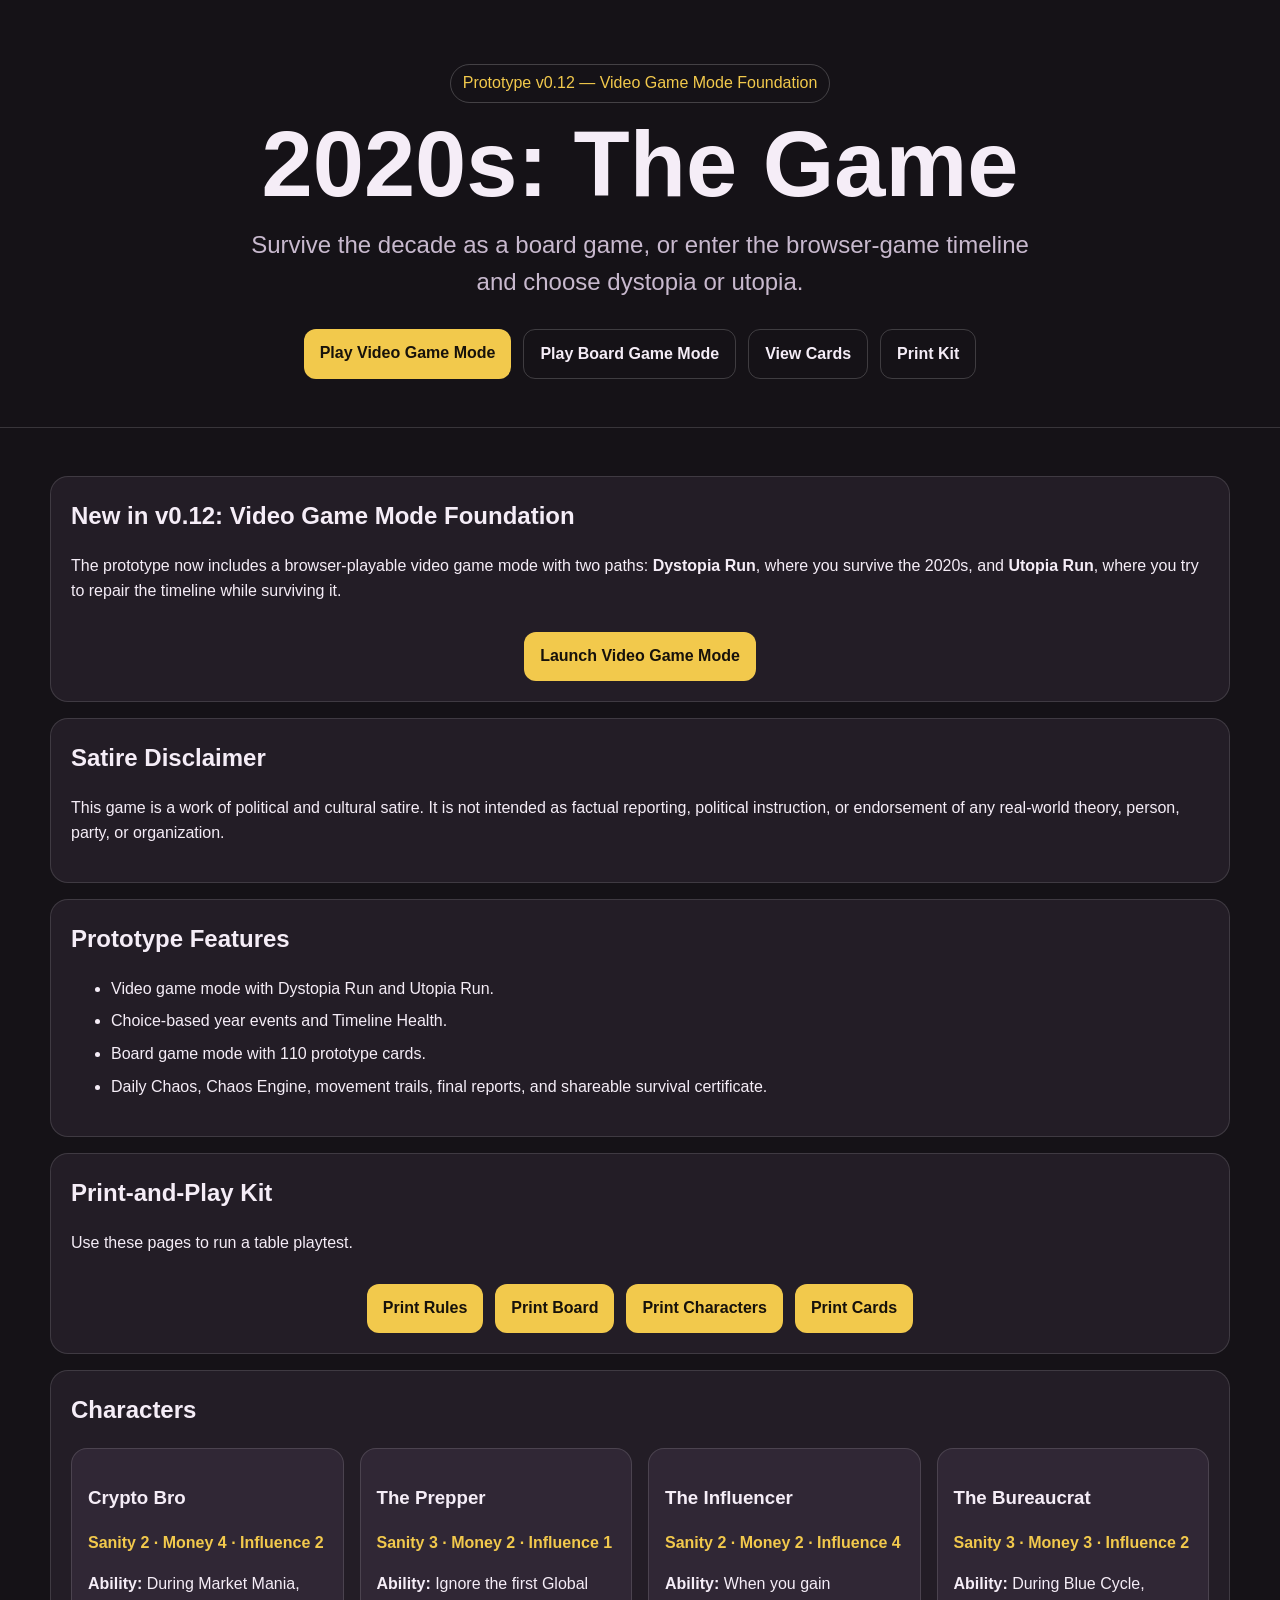
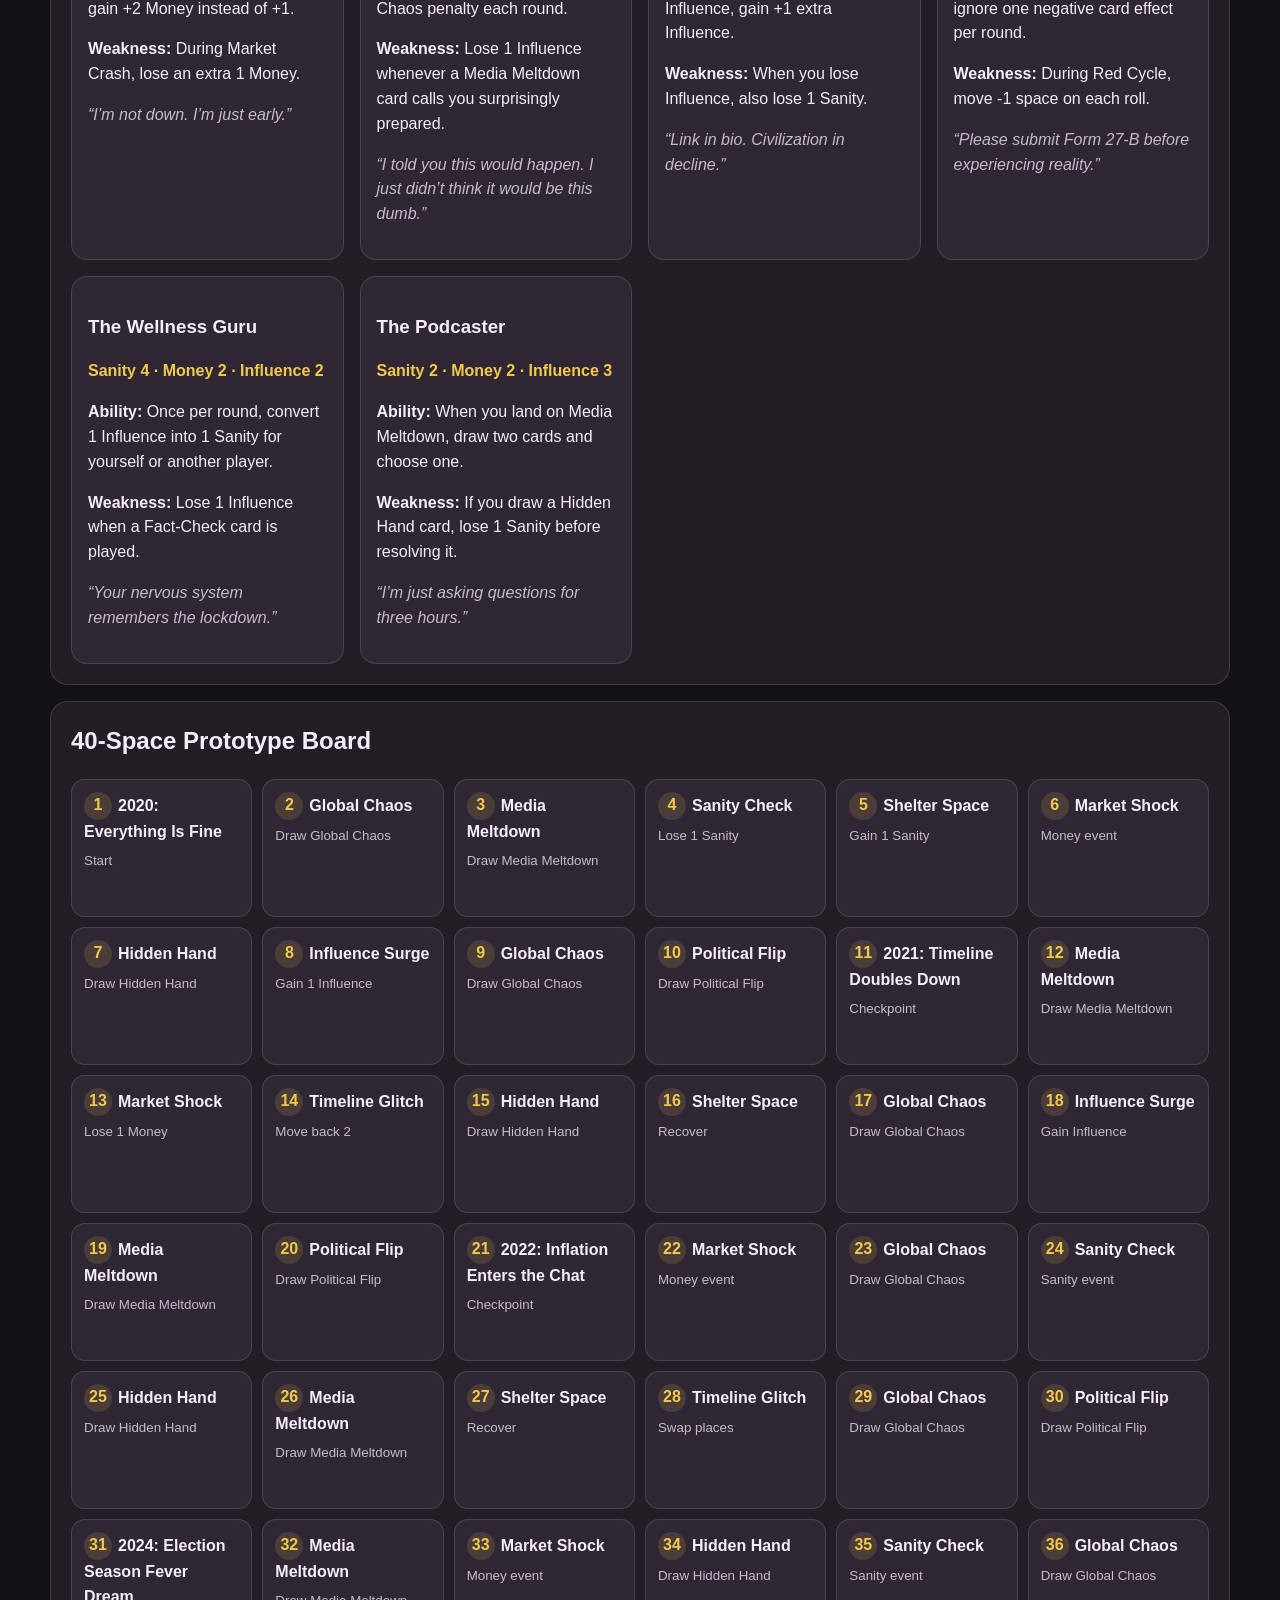
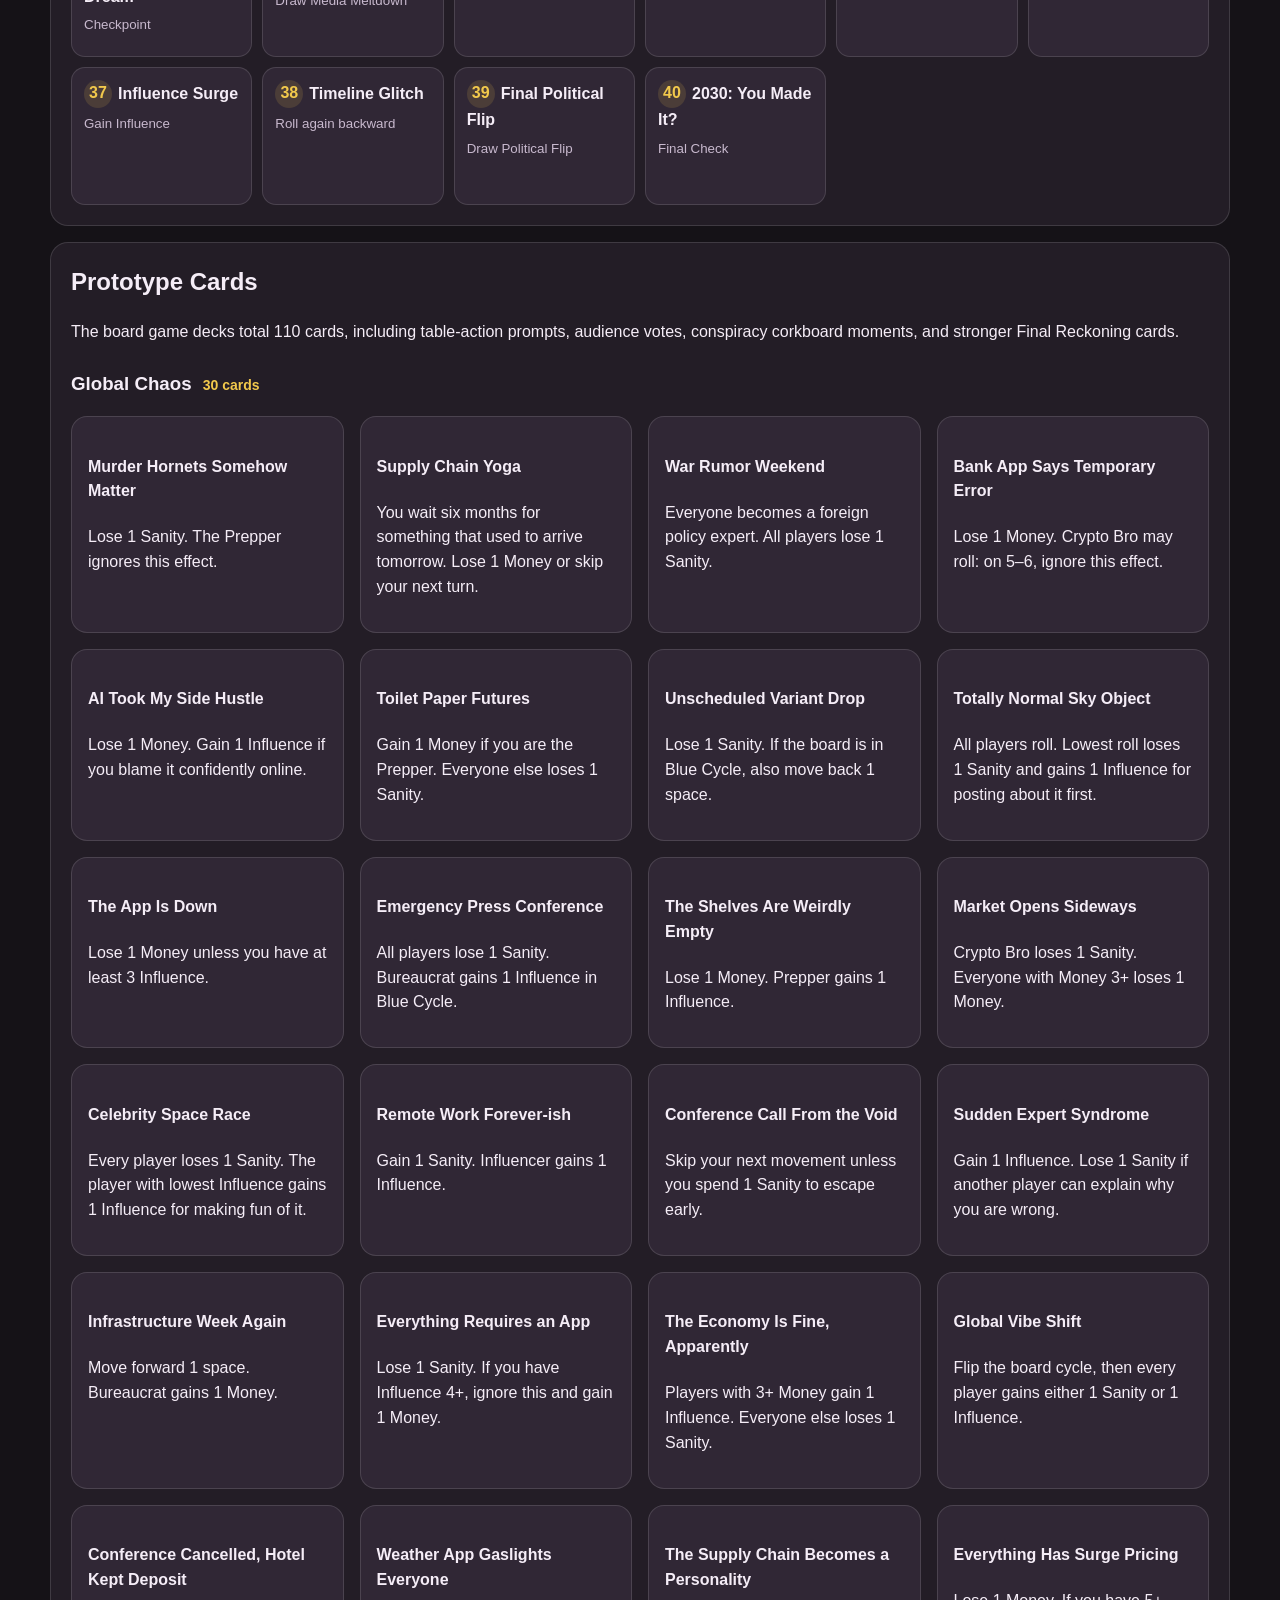
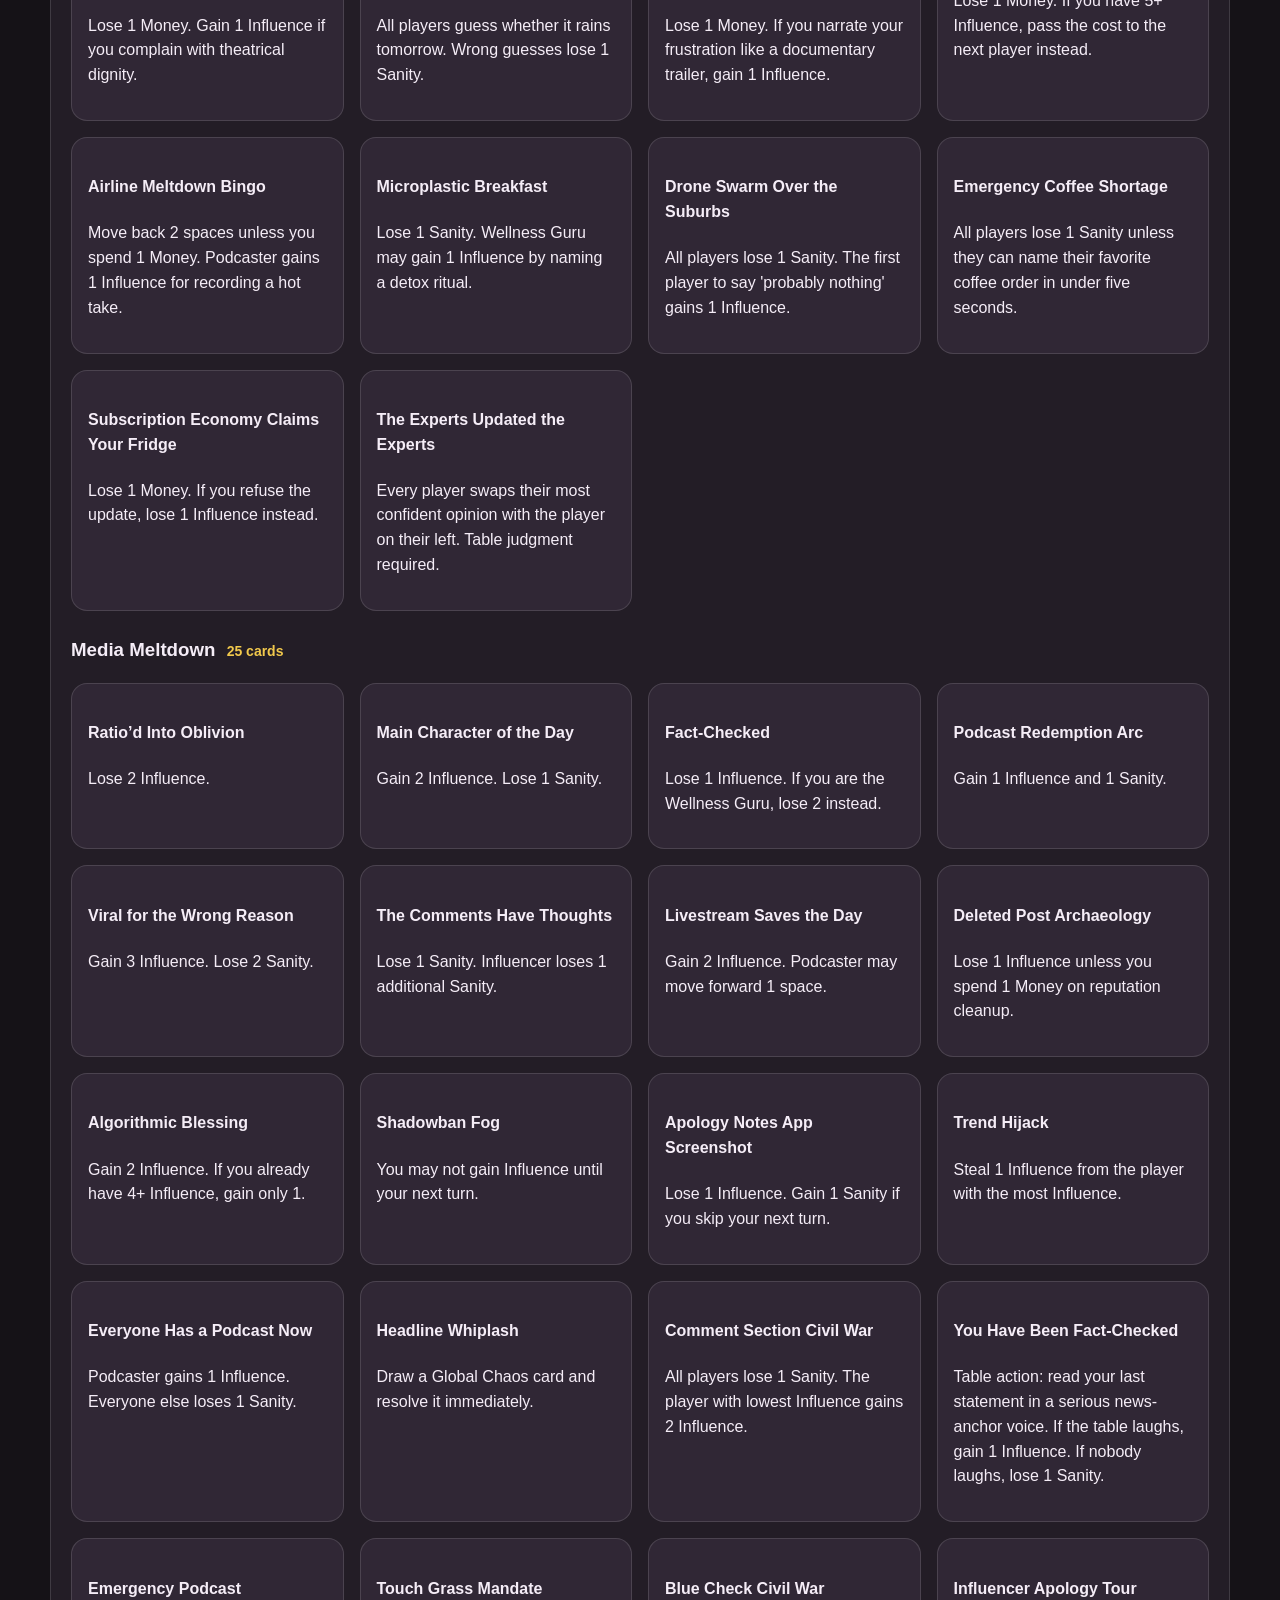
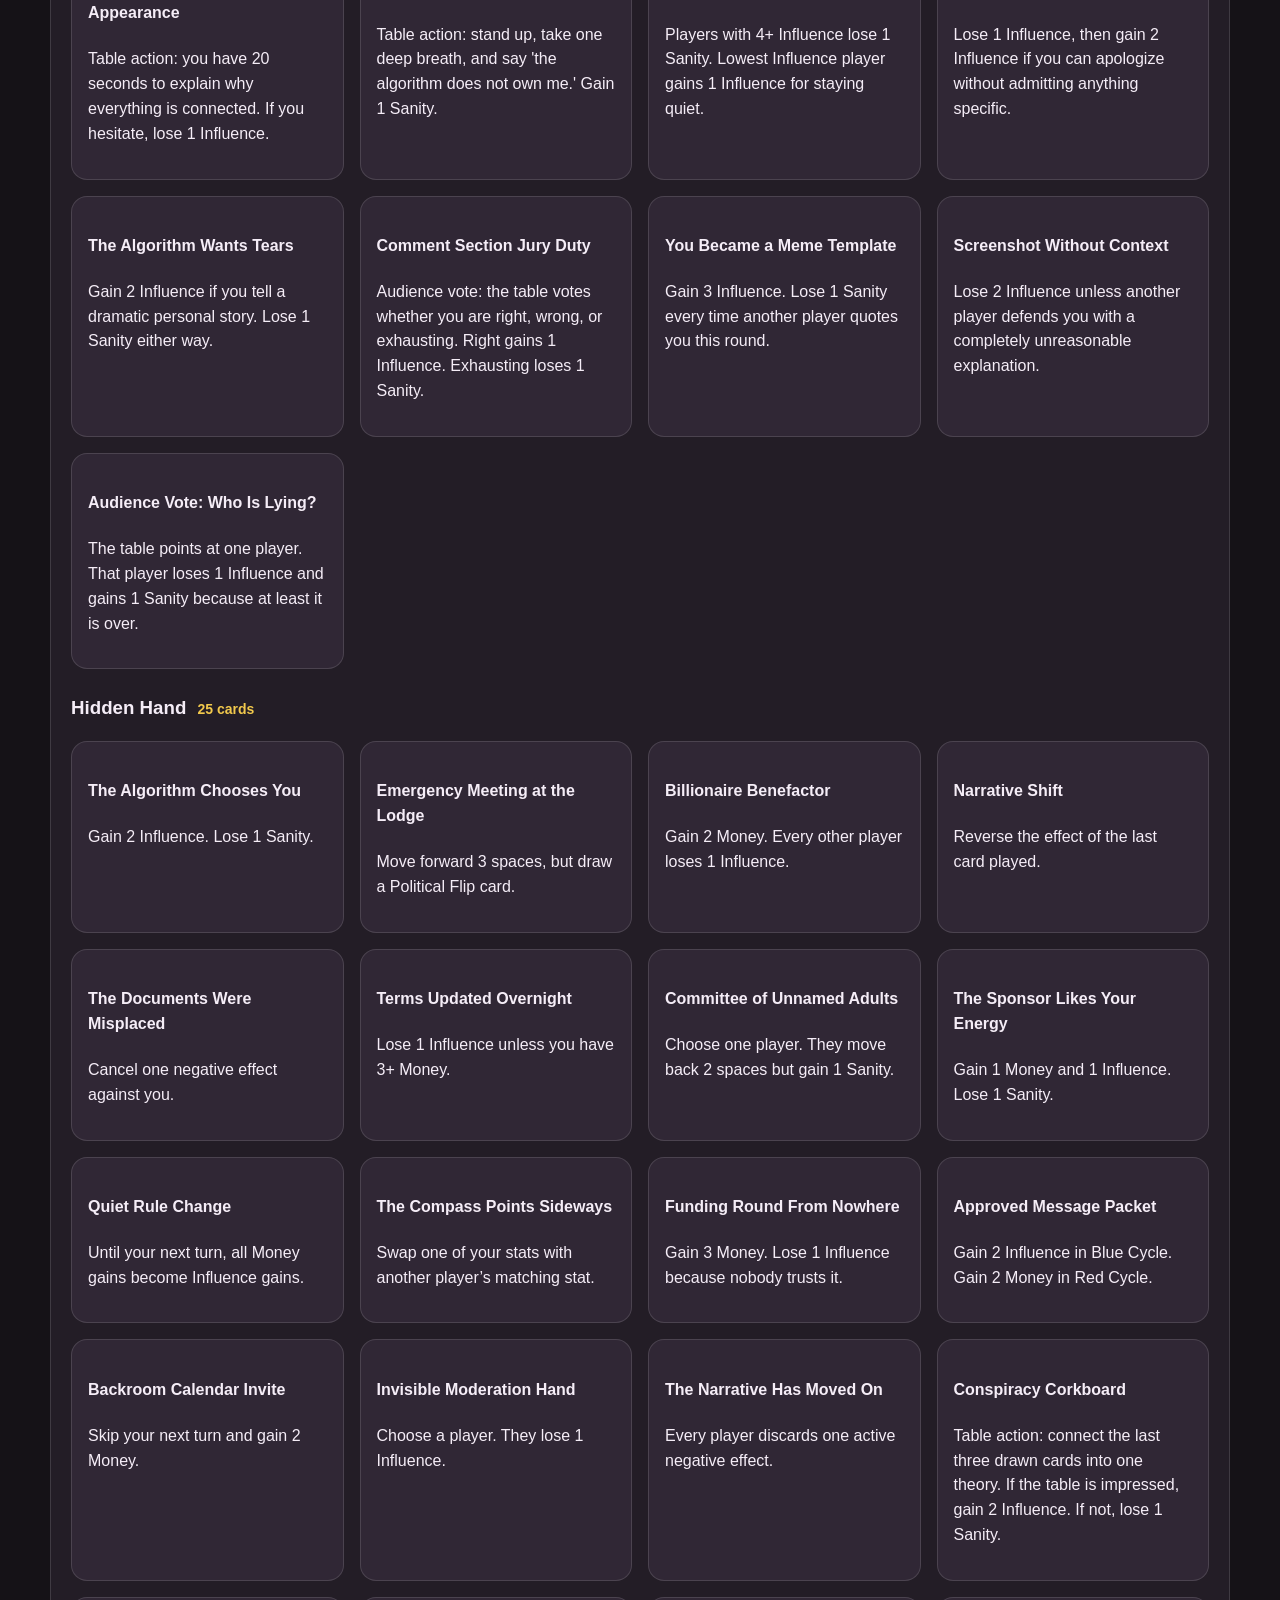
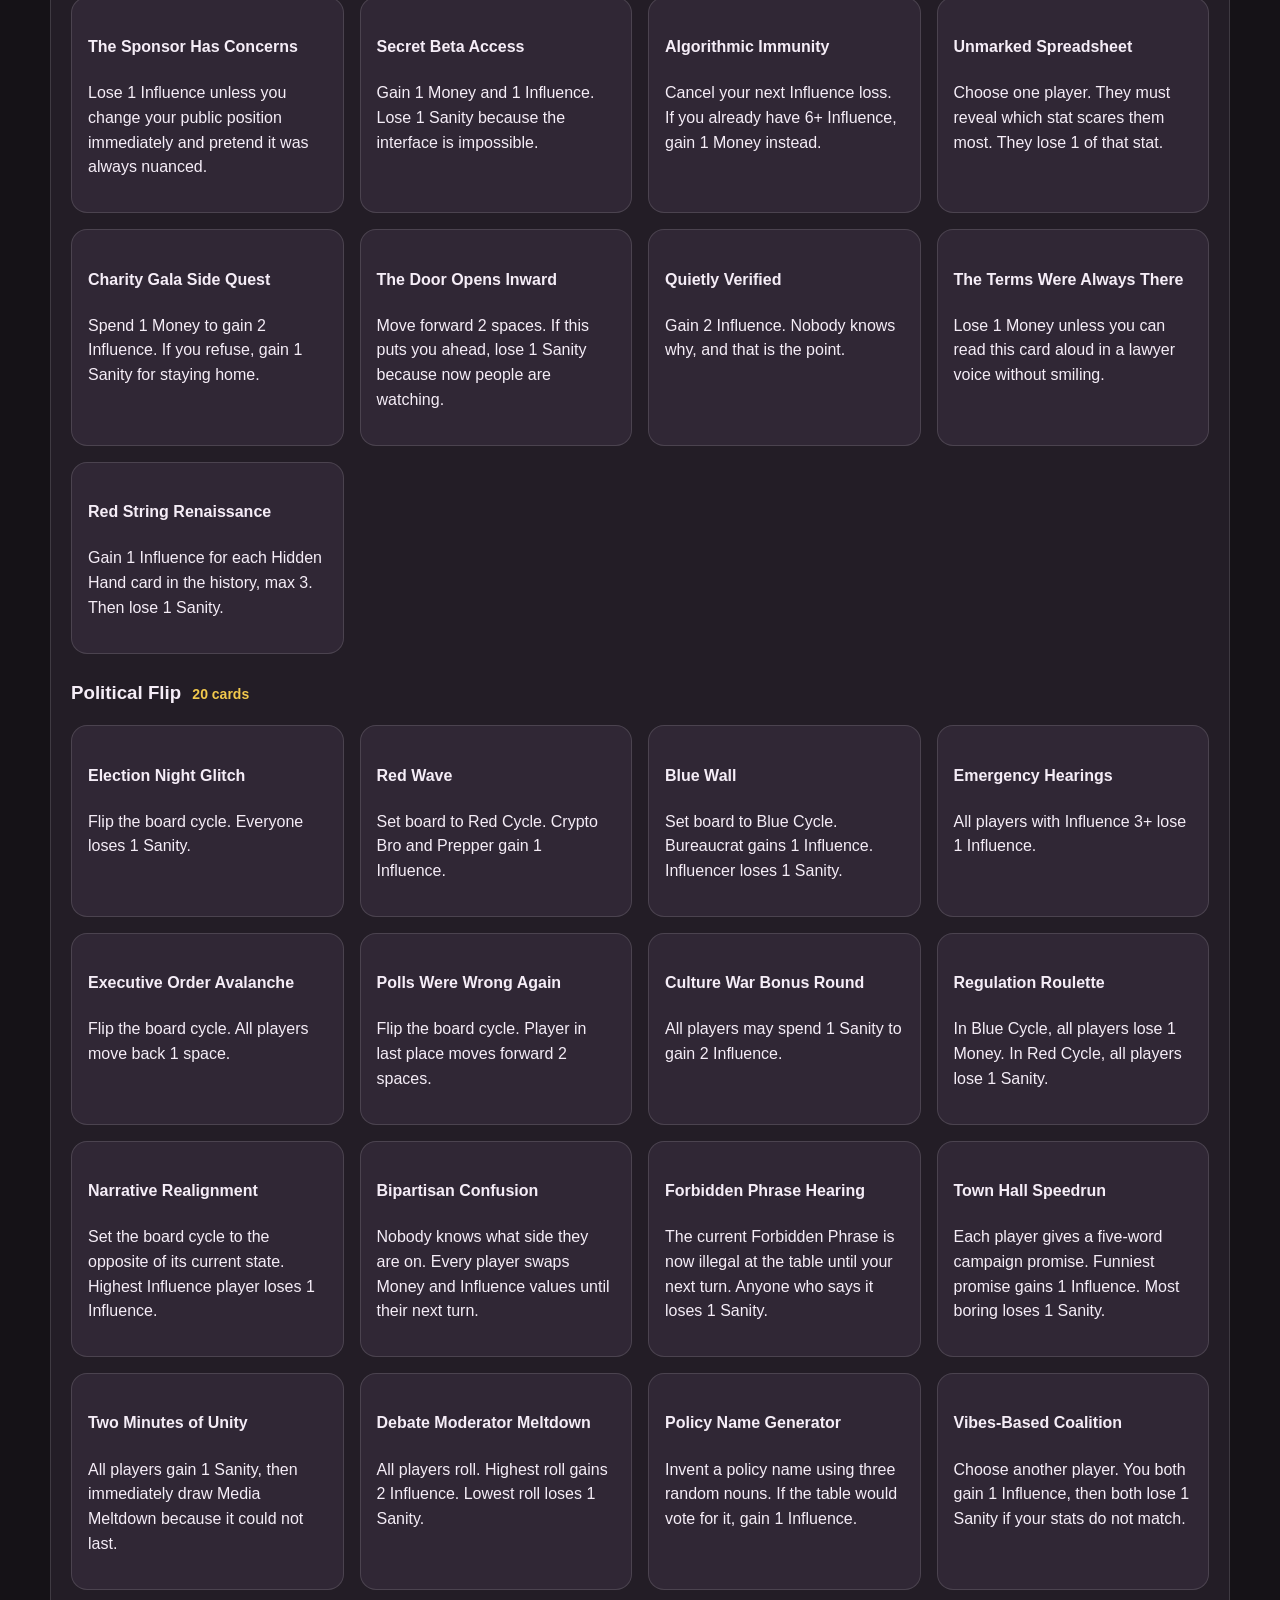
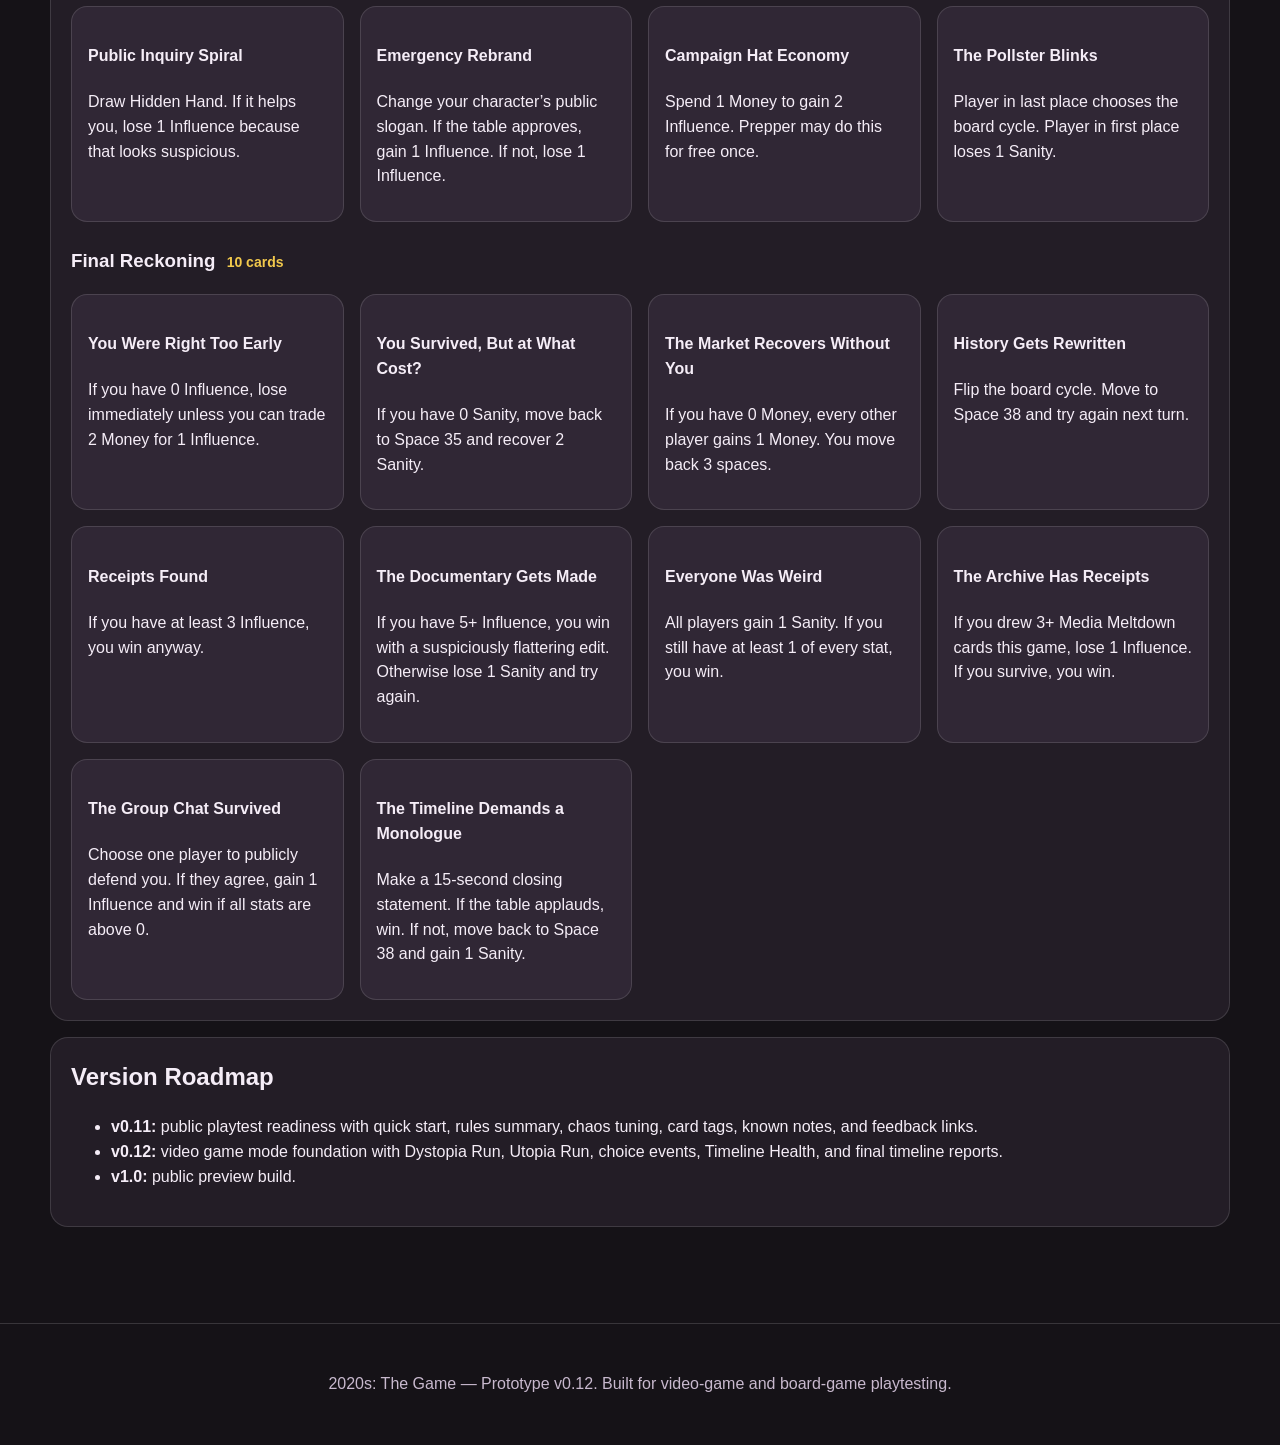
==== commit 3de384b5: "Update hub for video game mode foundation" ====
--- a/docs/index.html
+++ b/docs/index.html
@@ -3,28 +3,28 @@
 <head>
   <meta charset="utf-8">
   <meta name="viewport" content="width=device-width, initial-scale=1">
-  <title>2020s: The Board Game — Prototype v0.11</title>
+  <title>2020s: The Game — Prototype v0.12</title>
   <link rel="stylesheet" href="styles.css">
 </head>
 <body>
   <header class="hero">
-    <div class="badge">Prototype v0.11 — Public Playtest Readiness</div>
-    <h1>2020s: The Board Game</h1>
-    <p class="tagline">Race from 2020 to 2030 while protecting Sanity, Money, and Influence.</p>
+    <div class="badge">Prototype v0.12 — Video Game Mode Foundation</div>
+    <h1>2020s: The Game</h1>
+    <p class="tagline">Survive the decade as a board game, or enter the browser-game timeline and choose dystopia or utopia.</p>
     <div class="cta-row">
-      <a href="play.html" class="button">Play Digital Test</a>
-      <a href="#readiness" class="button secondary">Playtest Ready</a>
+      <a href="video.html" class="button">Play Video Game Mode</a>
+      <a href="play.html" class="button secondary">Play Board Game Mode</a>
       <a href="#cards" class="button secondary">View Cards</a>
       <a href="#print" class="button secondary">Print Kit</a>
     </div>
   </header>
 
   <main>
-    <section id="readiness" class="card">
-      <h2>New in v0.11: Public Playtest Readiness</h2>
-      <p>The digital test now has Quick Start Chaos, a 60-second rules panel, Mild / Unhinged / Apocalyptic chaos levels, card tags for balance review, known playtest notes, and end-screen feedback links.</p>
+    <section id="video" class="card">
+      <h2>New in v0.12: Video Game Mode Foundation</h2>
+      <p>The prototype now includes a browser-playable video game mode with two paths: <strong>Dystopia Run</strong>, where you survive the 2020s, and <strong>Utopia Run</strong>, where you try to repair the timeline while surviving it.</p>
       <div class="cta-row left">
-        <a class="button" href="play.html">Launch Playtest Build</a>
+        <a class="button" href="video.html">Launch Video Game Mode</a>
       </div>
     </section>
 
@@ -36,11 +36,10 @@
     <section class="card">
       <h2>Prototype Features</h2>
       <ul class="checklist">
-        <li>110 prototype cards.</li>
-        <li>Daily Chaos Mode.</li>
-        <li>Chaos Engine with Reality Stability, Scandal Meter, and Villain of the Week.</li>
-        <li>Board icons, movement trails, landing moments, and final broadcast panel.</li>
-        <li>Shareable survival certificate and feedback links.</li>
+        <li>Video game mode with Dystopia Run and Utopia Run.</li>
+        <li>Choice-based year events and Timeline Health.</li>
+        <li>Board game mode with 110 prototype cards.</li>
+        <li>Daily Chaos, Chaos Engine, movement trails, final reports, and shareable survival certificate.</li>
       </ul>
     </section>
 
@@ -67,22 +66,22 @@
 
     <section id="cards" class="card">
       <h2>Prototype Cards</h2>
-      <p>The decks now total 110 cards, including table-action prompts, audience votes, conspiracy corkboard moments, and stronger Final Reckoning cards.</p>
+      <p>The board game decks total 110 cards, including table-action prompts, audience votes, conspiracy corkboard moments, and stronger Final Reckoning cards.</p>
       <div id="deckSections"></div>
     </section>
 
     <section id="versions" class="card">
       <h2>Version Roadmap</h2>
       <ul>
-        <li><strong>v0.10:</strong> content explosion pack with 110 cards.</li>
         <li><strong>v0.11:</strong> public playtest readiness with quick start, rules summary, chaos tuning, card tags, known notes, and feedback links.</li>
+        <li><strong>v0.12:</strong> video game mode foundation with Dystopia Run, Utopia Run, choice events, Timeline Health, and final timeline reports.</li>
         <li><strong>v1.0:</strong> public preview build.</li>
       </ul>
     </section>
   </main>
 
   <footer>
-    <p>2020s: The Board Game — Prototype v0.11. Built for public playtesting and chaotic review.</p>
+    <p>2020s: The Game — Prototype v0.12. Built for video-game and board-game playtesting.</p>
   </footer>
 
   <script src="game-data.js"></script>
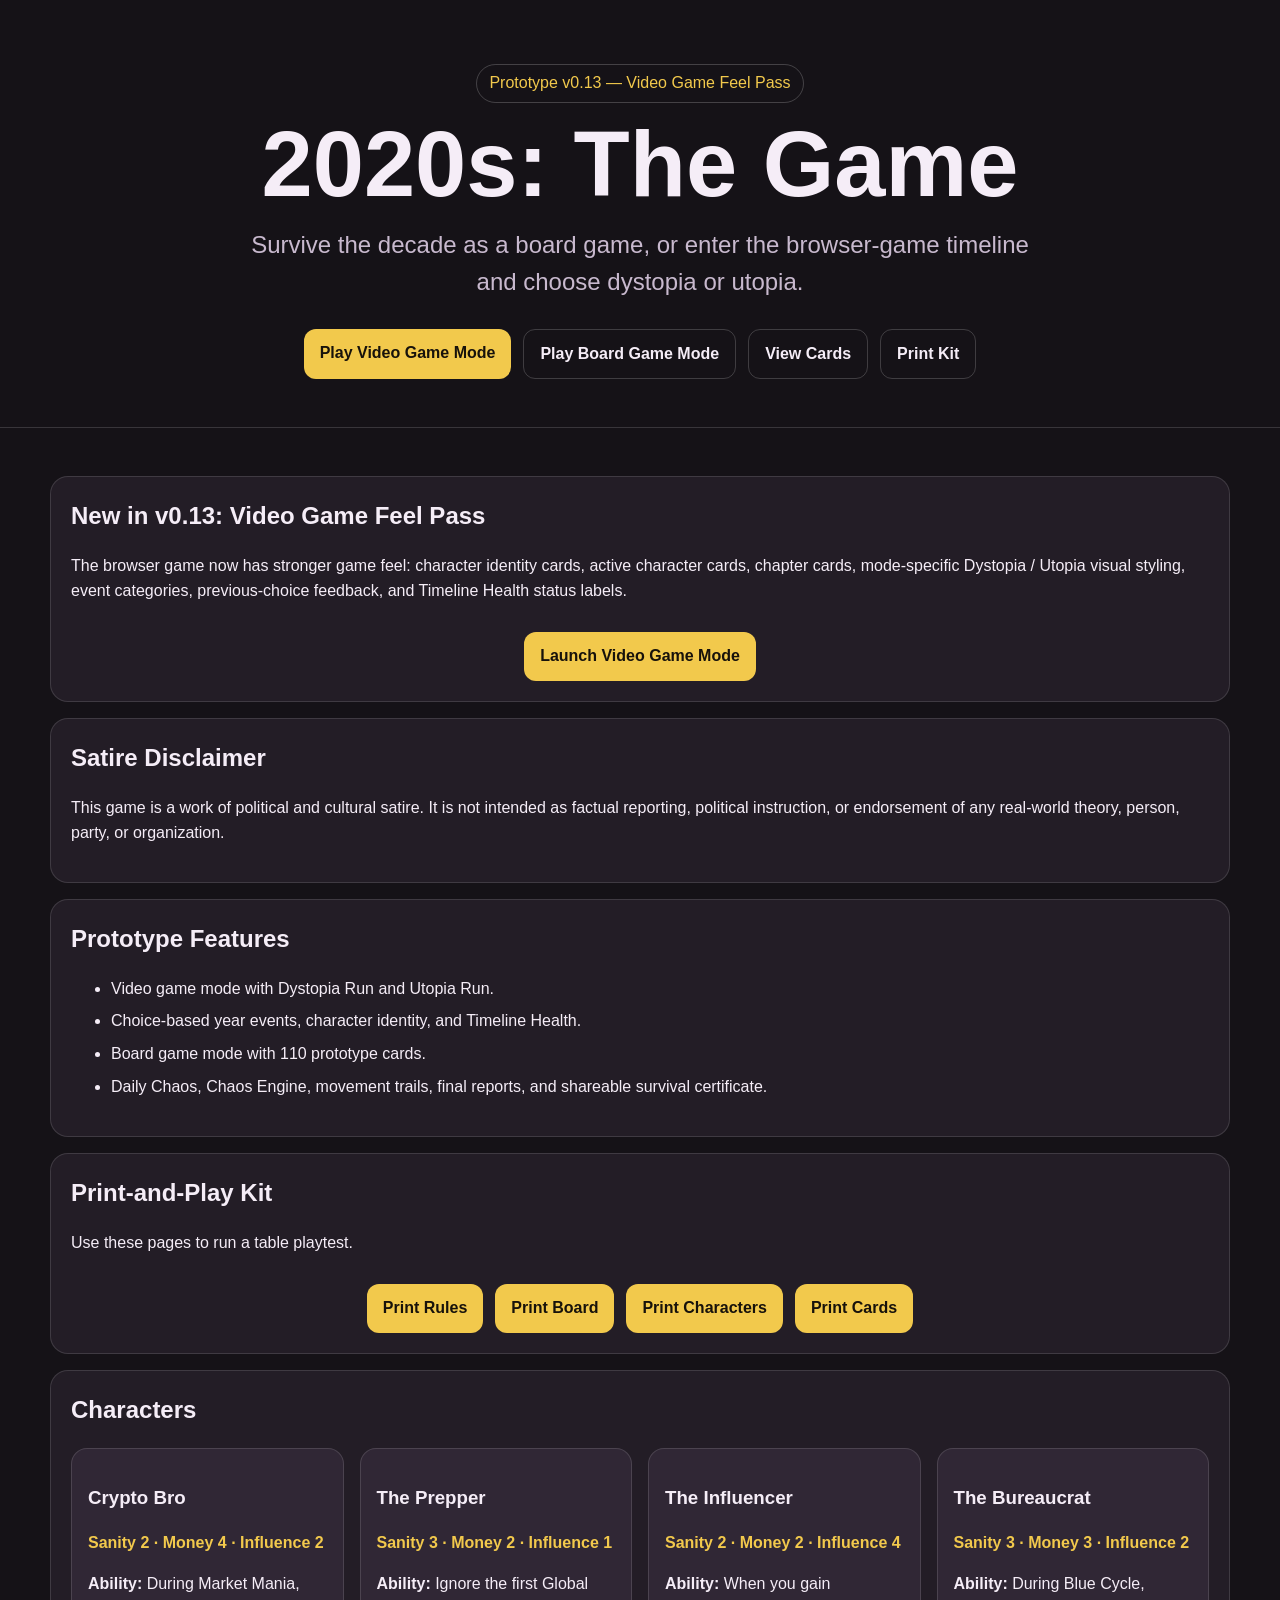
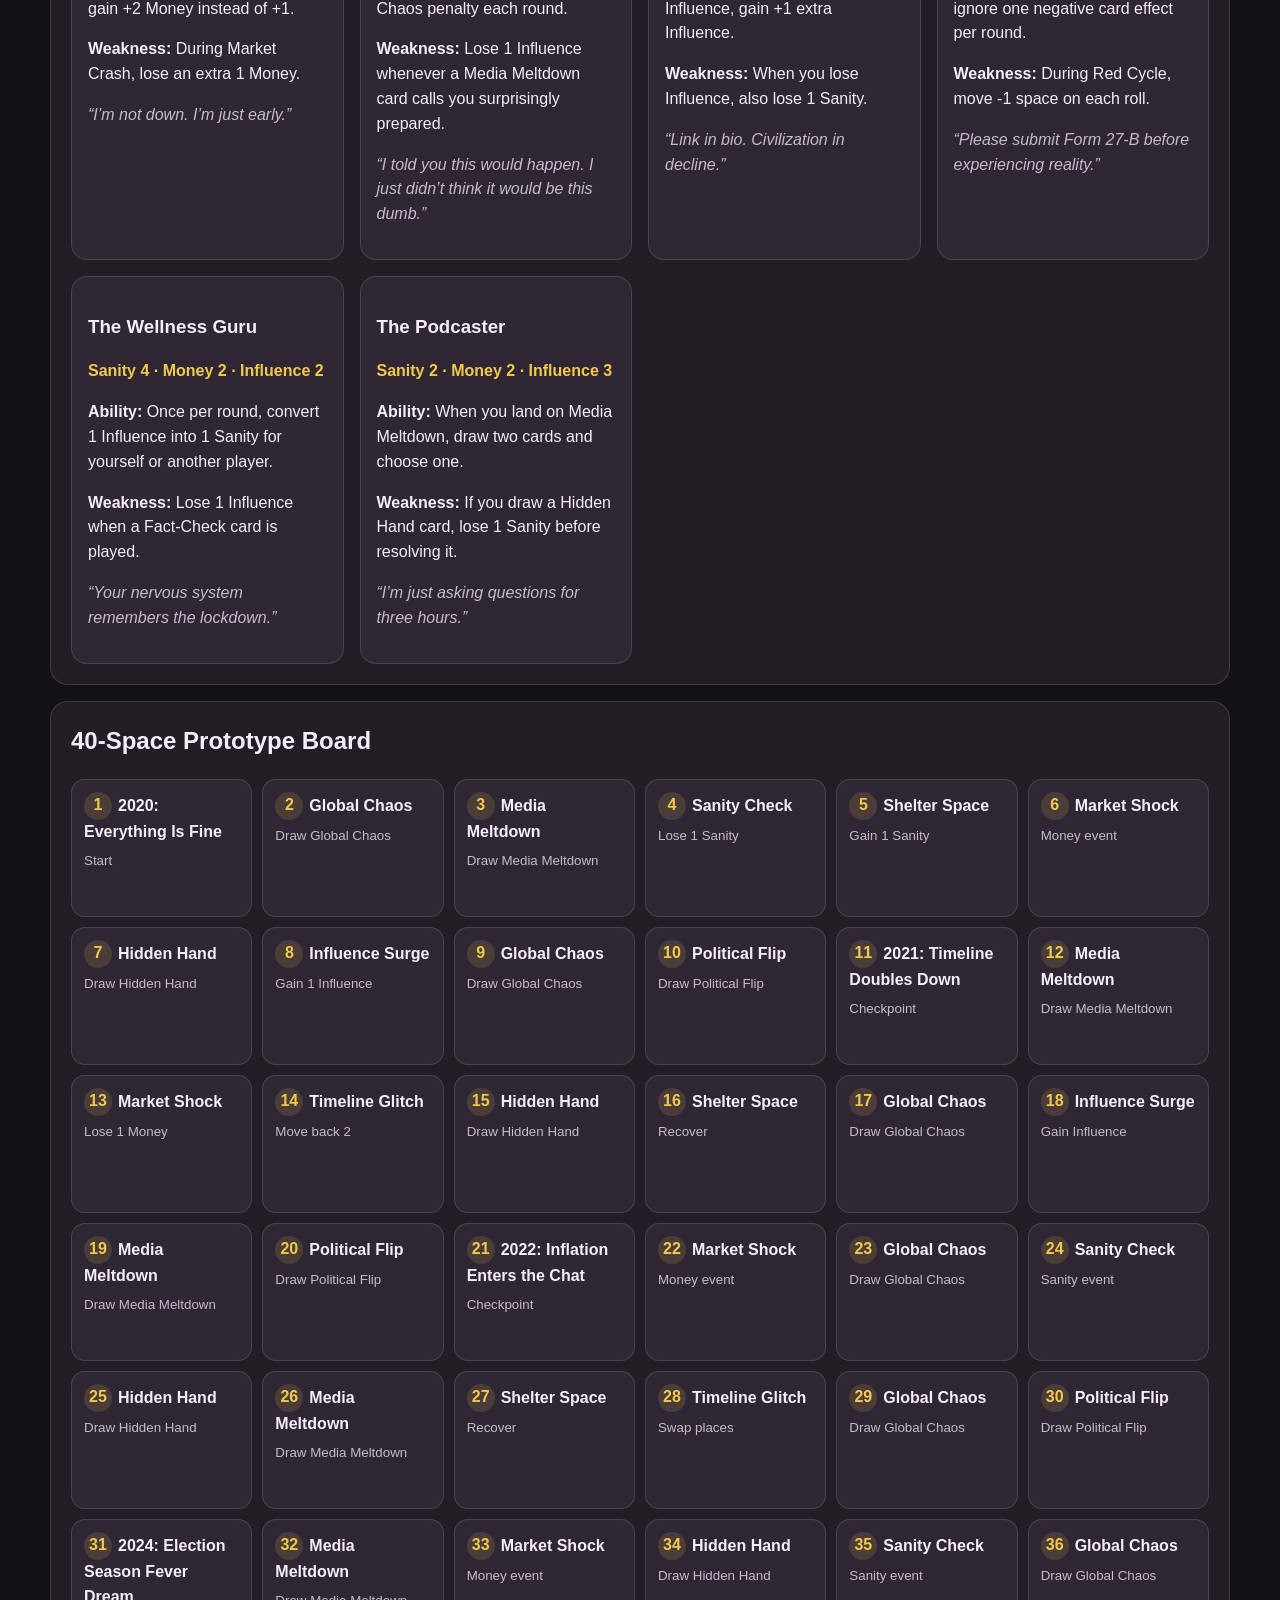
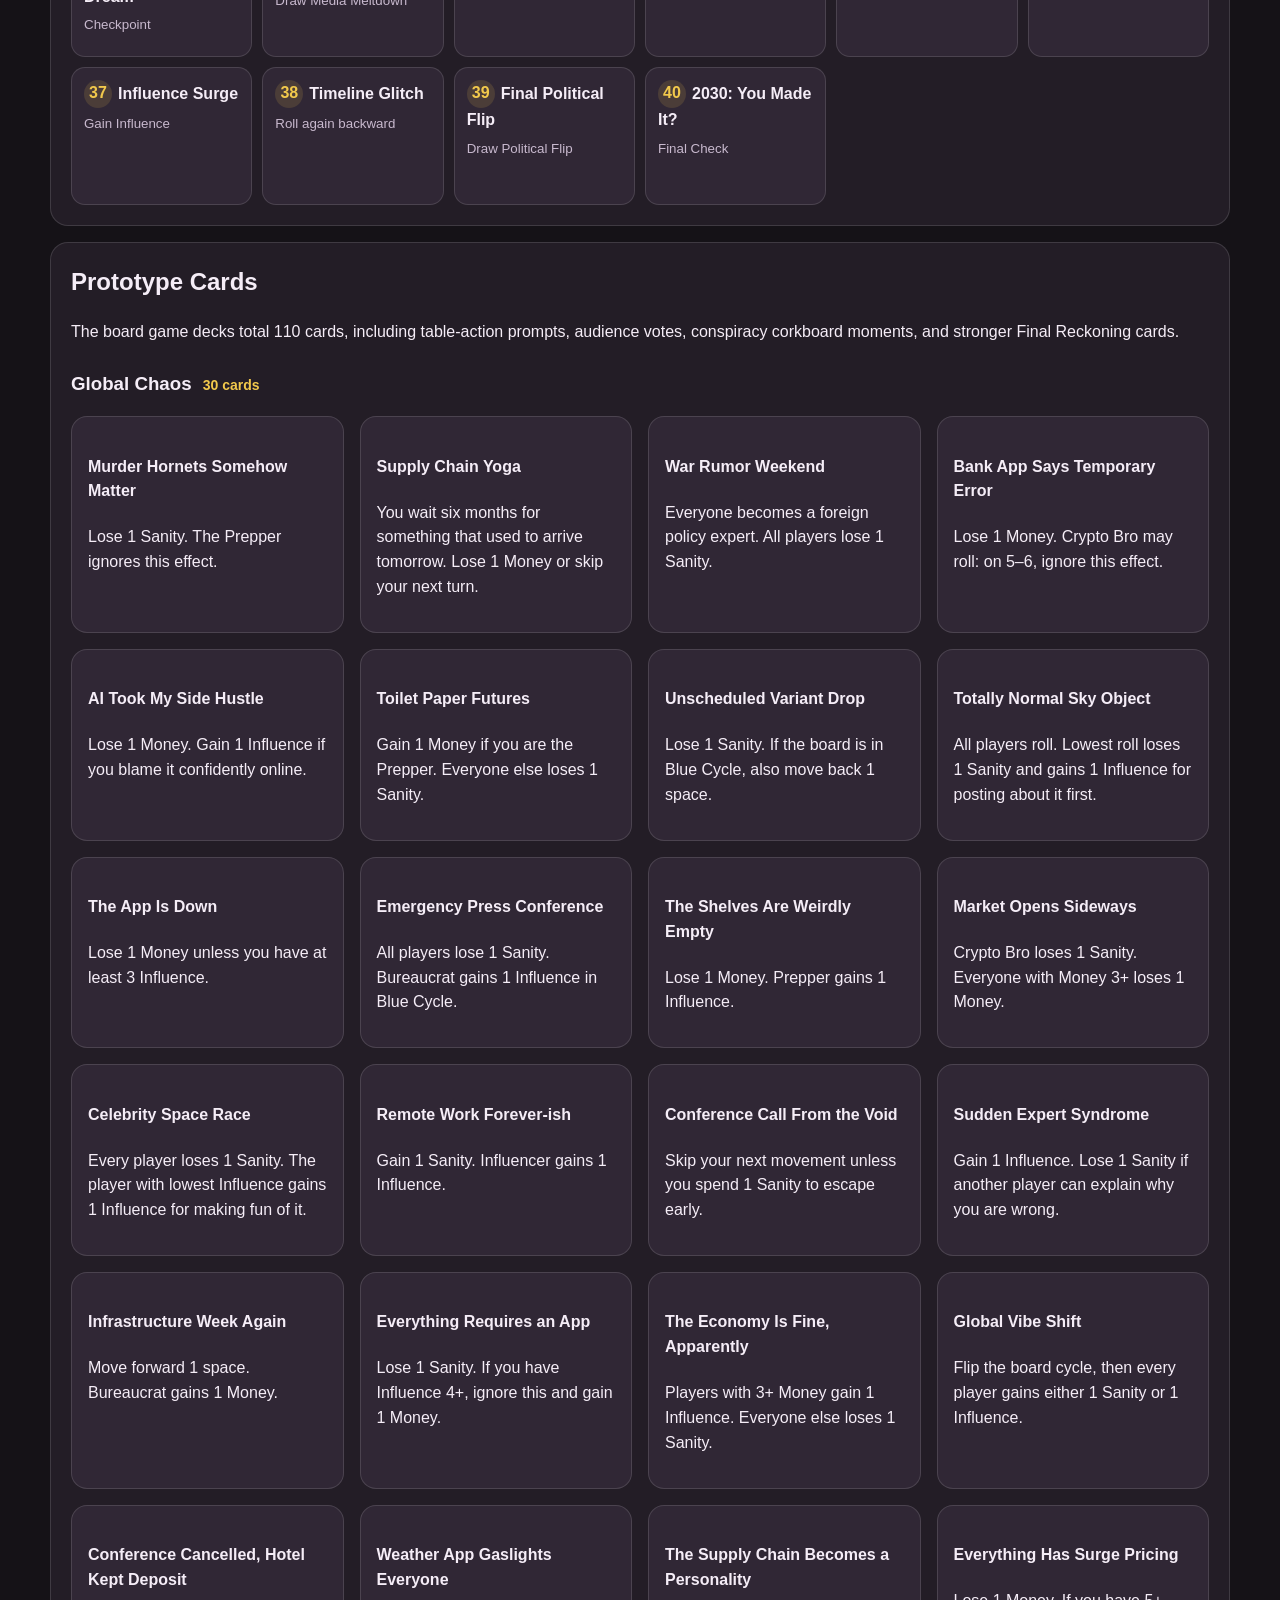
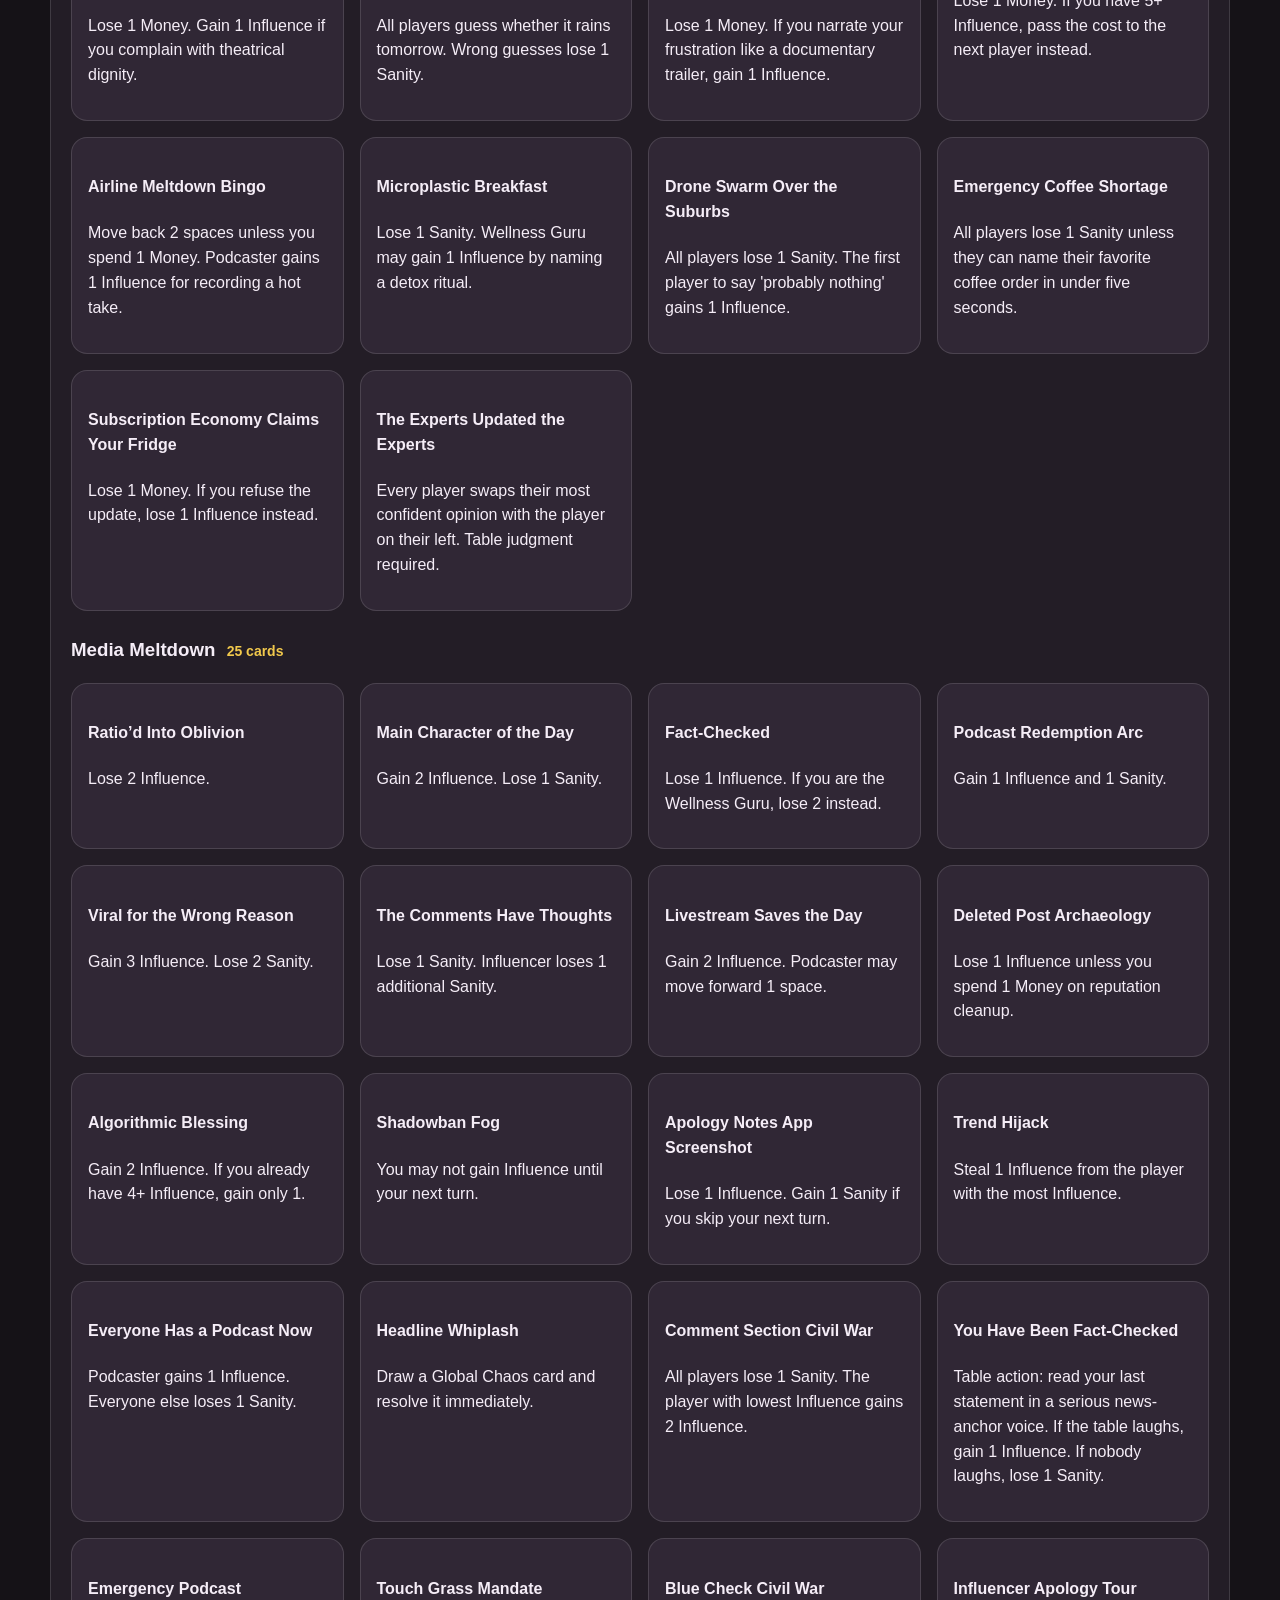
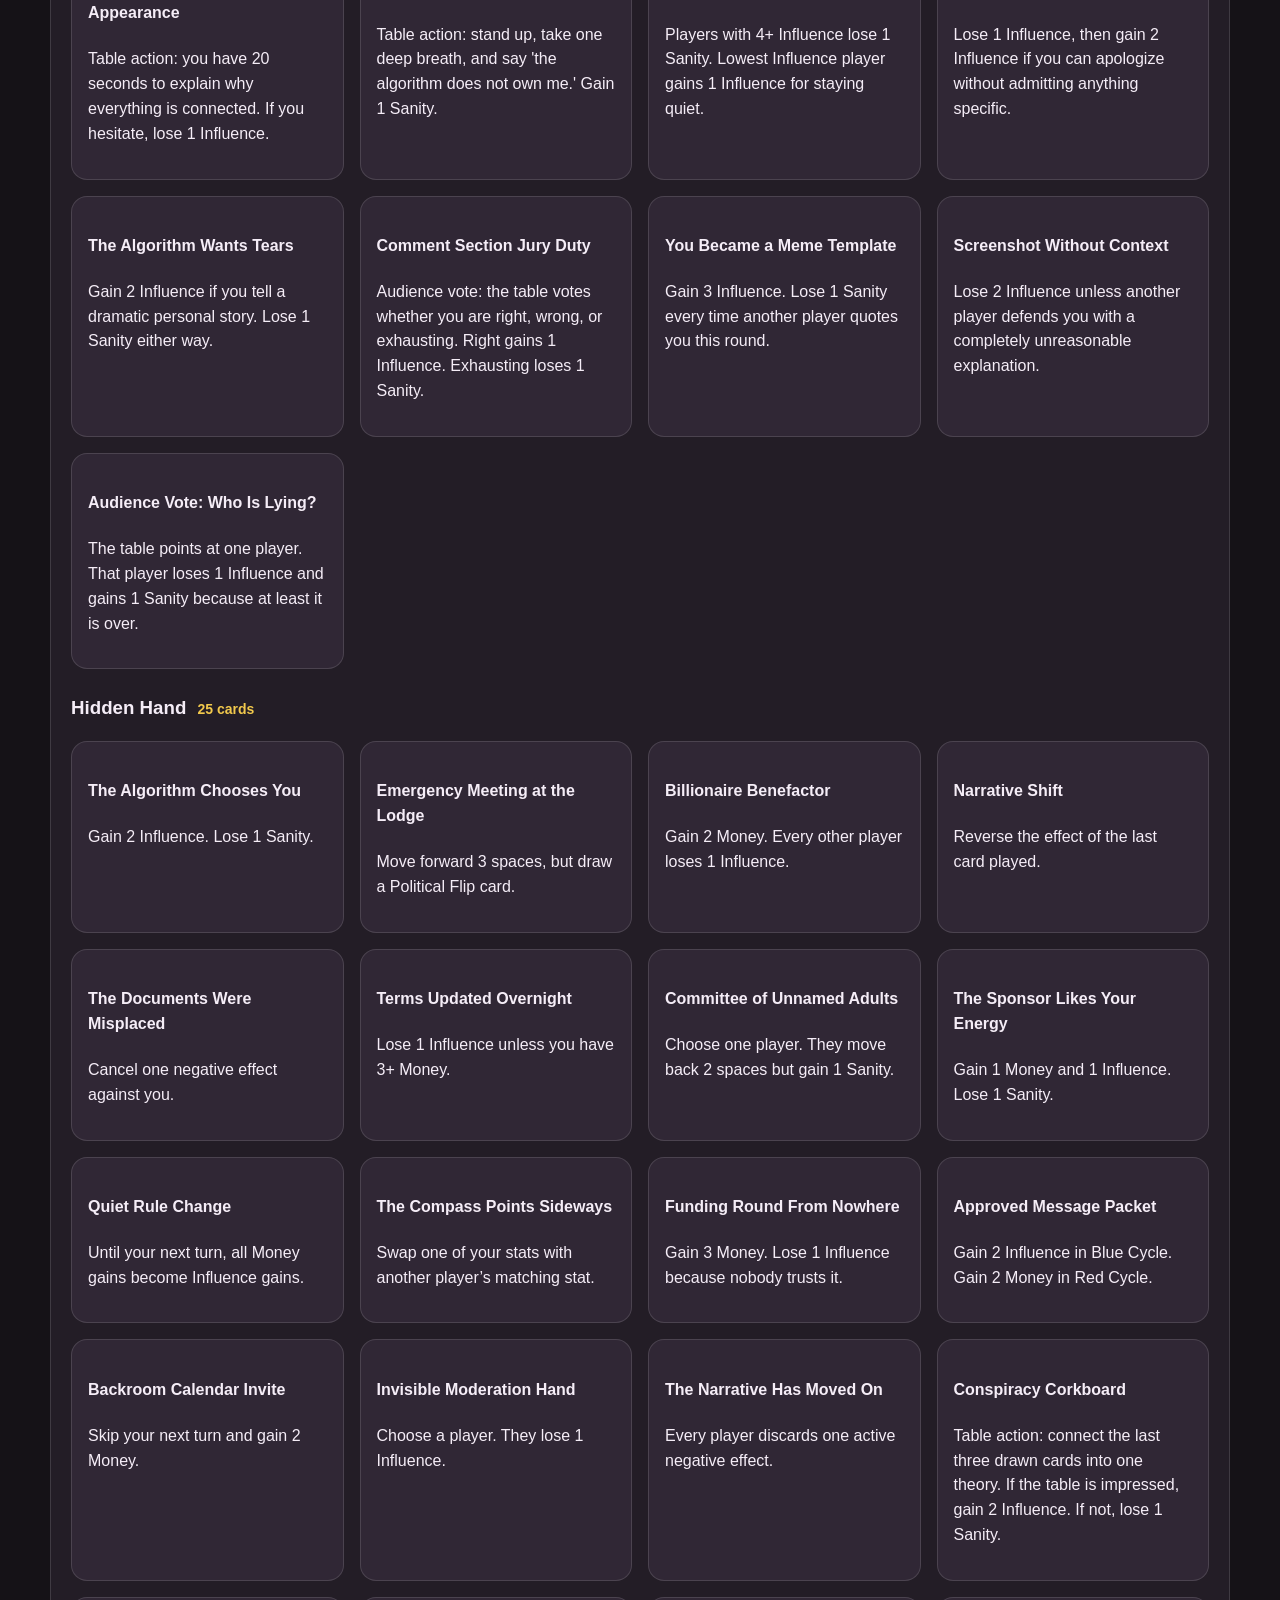
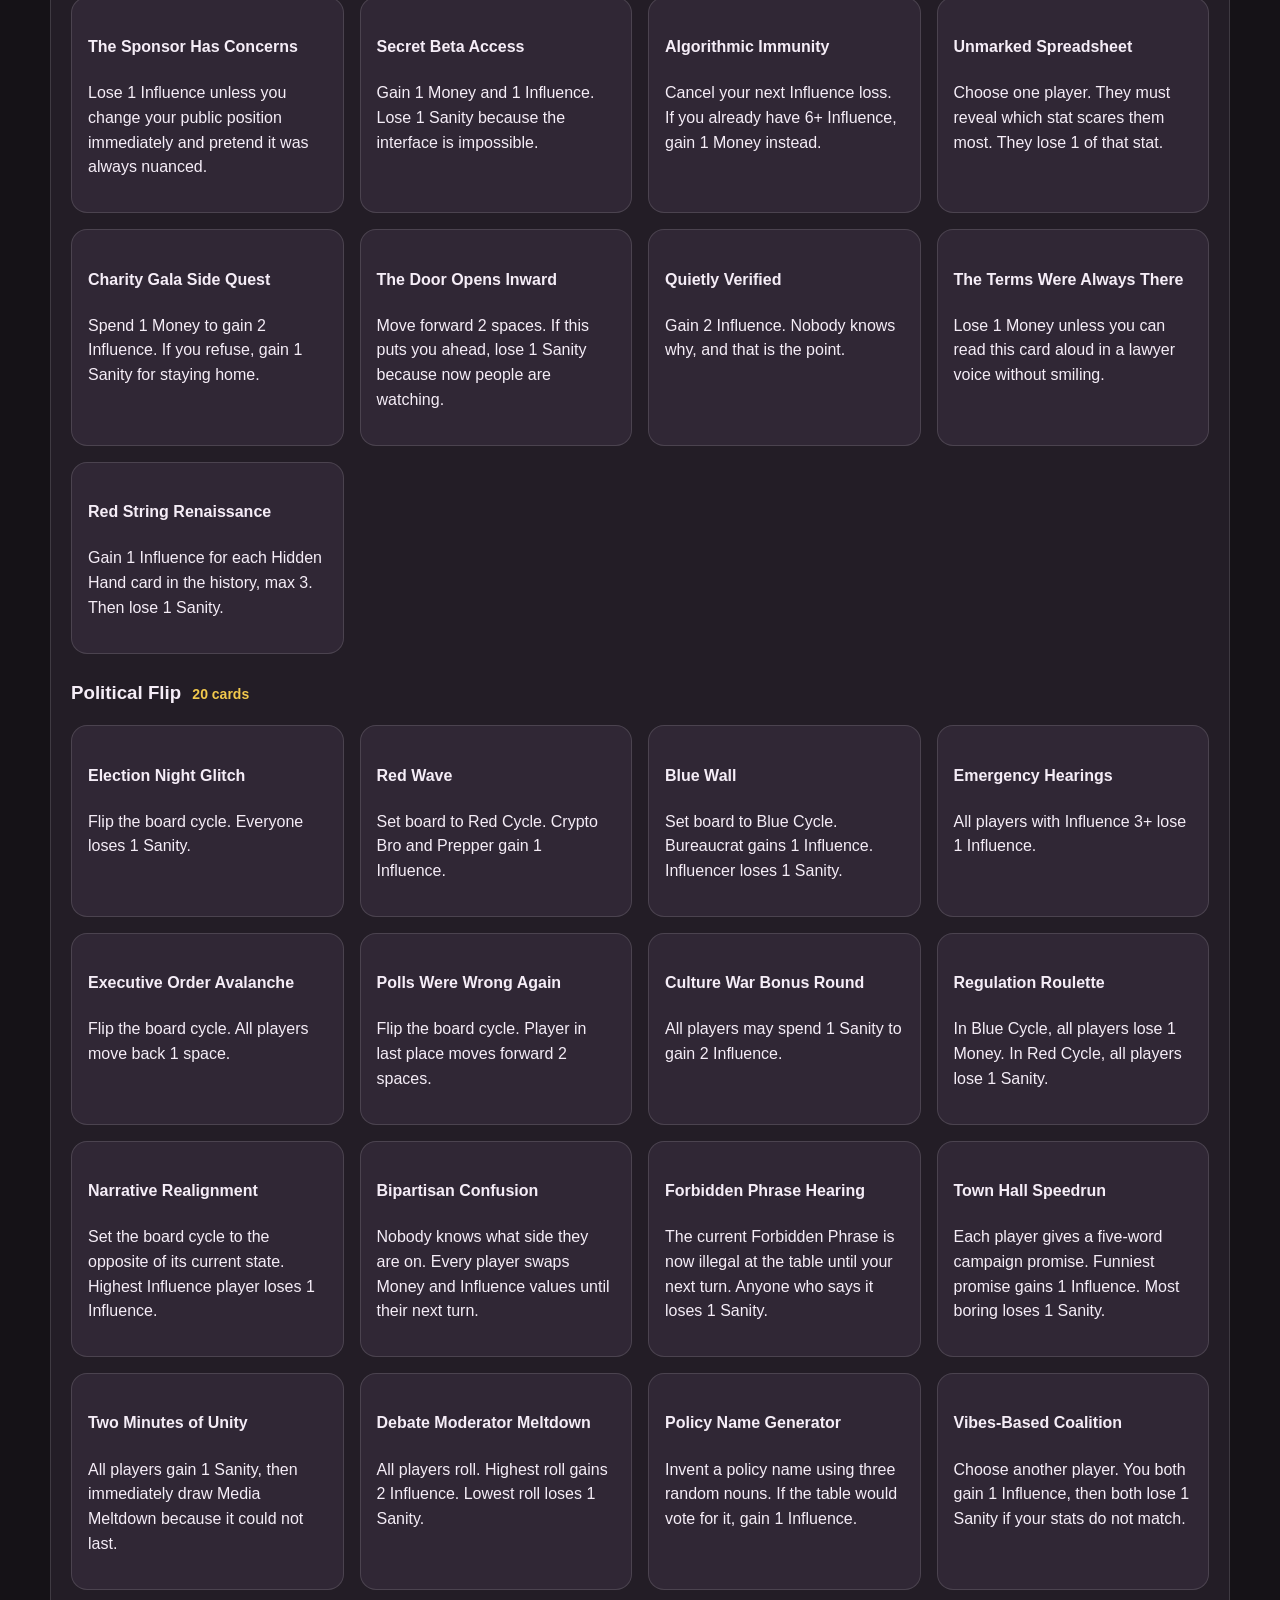
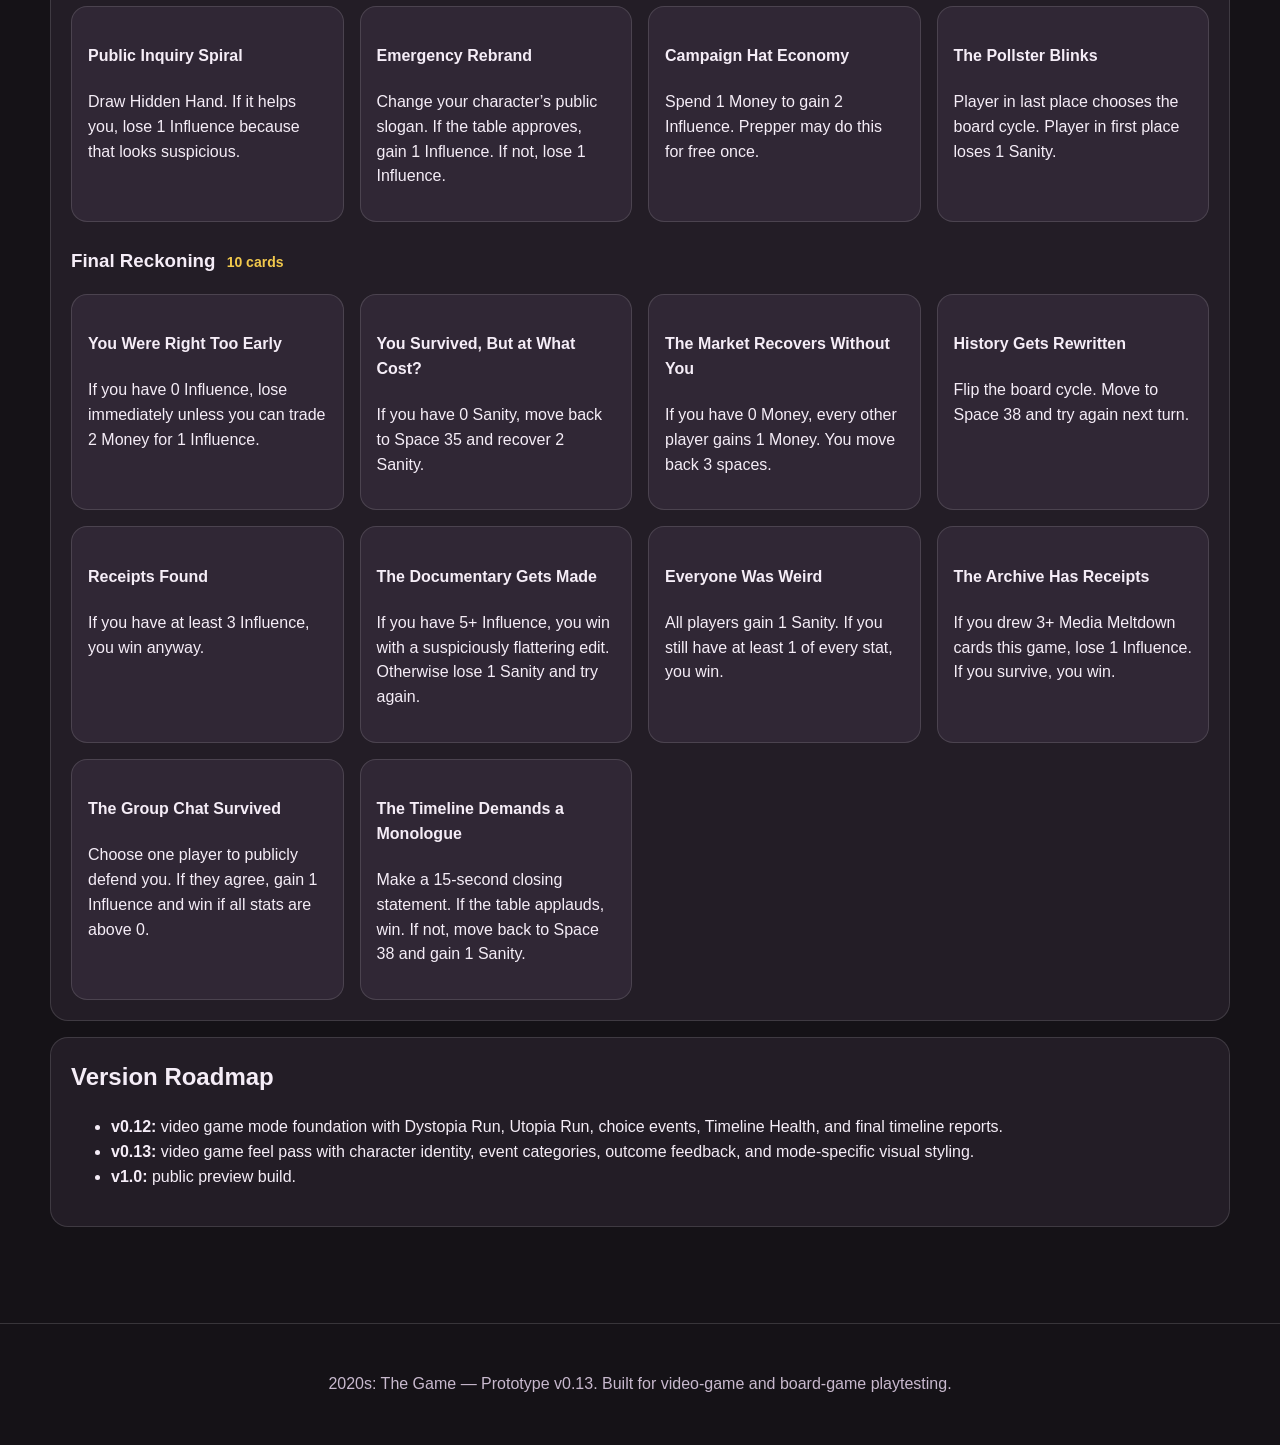
==== commit be173a29: "Update hub for v0.13 video game feel pass" ====
--- a/docs/index.html
+++ b/docs/index.html
@@ -3,12 +3,12 @@
 <head>
   <meta charset="utf-8">
   <meta name="viewport" content="width=device-width, initial-scale=1">
-  <title>2020s: The Game — Prototype v0.12</title>
+  <title>2020s: The Game — Prototype v0.13</title>
   <link rel="stylesheet" href="styles.css">
 </head>
 <body>
   <header class="hero">
-    <div class="badge">Prototype v0.12 — Video Game Mode Foundation</div>
+    <div class="badge">Prototype v0.13 — Video Game Feel Pass</div>
     <h1>2020s: The Game</h1>
     <p class="tagline">Survive the decade as a board game, or enter the browser-game timeline and choose dystopia or utopia.</p>
     <div class="cta-row">
@@ -21,8 +21,8 @@
 
   <main>
     <section id="video" class="card">
-      <h2>New in v0.12: Video Game Mode Foundation</h2>
-      <p>The prototype now includes a browser-playable video game mode with two paths: <strong>Dystopia Run</strong>, where you survive the 2020s, and <strong>Utopia Run</strong>, where you try to repair the timeline while surviving it.</p>
+      <h2>New in v0.13: Video Game Feel Pass</h2>
+      <p>The browser game now has stronger game feel: character identity cards, active character cards, chapter cards, mode-specific Dystopia / Utopia visual styling, event categories, previous-choice feedback, and Timeline Health status labels.</p>
       <div class="cta-row left">
         <a class="button" href="video.html">Launch Video Game Mode</a>
       </div>
@@ -37,7 +37,7 @@
       <h2>Prototype Features</h2>
       <ul class="checklist">
         <li>Video game mode with Dystopia Run and Utopia Run.</li>
-        <li>Choice-based year events and Timeline Health.</li>
+        <li>Choice-based year events, character identity, and Timeline Health.</li>
         <li>Board game mode with 110 prototype cards.</li>
         <li>Daily Chaos, Chaos Engine, movement trails, final reports, and shareable survival certificate.</li>
       </ul>
@@ -73,15 +73,15 @@
     <section id="versions" class="card">
       <h2>Version Roadmap</h2>
       <ul>
-        <li><strong>v0.11:</strong> public playtest readiness with quick start, rules summary, chaos tuning, card tags, known notes, and feedback links.</li>
         <li><strong>v0.12:</strong> video game mode foundation with Dystopia Run, Utopia Run, choice events, Timeline Health, and final timeline reports.</li>
+        <li><strong>v0.13:</strong> video game feel pass with character identity, event categories, outcome feedback, and mode-specific visual styling.</li>
         <li><strong>v1.0:</strong> public preview build.</li>
       </ul>
     </section>
   </main>
 
   <footer>
-    <p>2020s: The Game — Prototype v0.12. Built for video-game and board-game playtesting.</p>
+    <p>2020s: The Game — Prototype v0.13. Built for video-game and board-game playtesting.</p>
   </footer>
 
   <script src="game-data.js"></script>
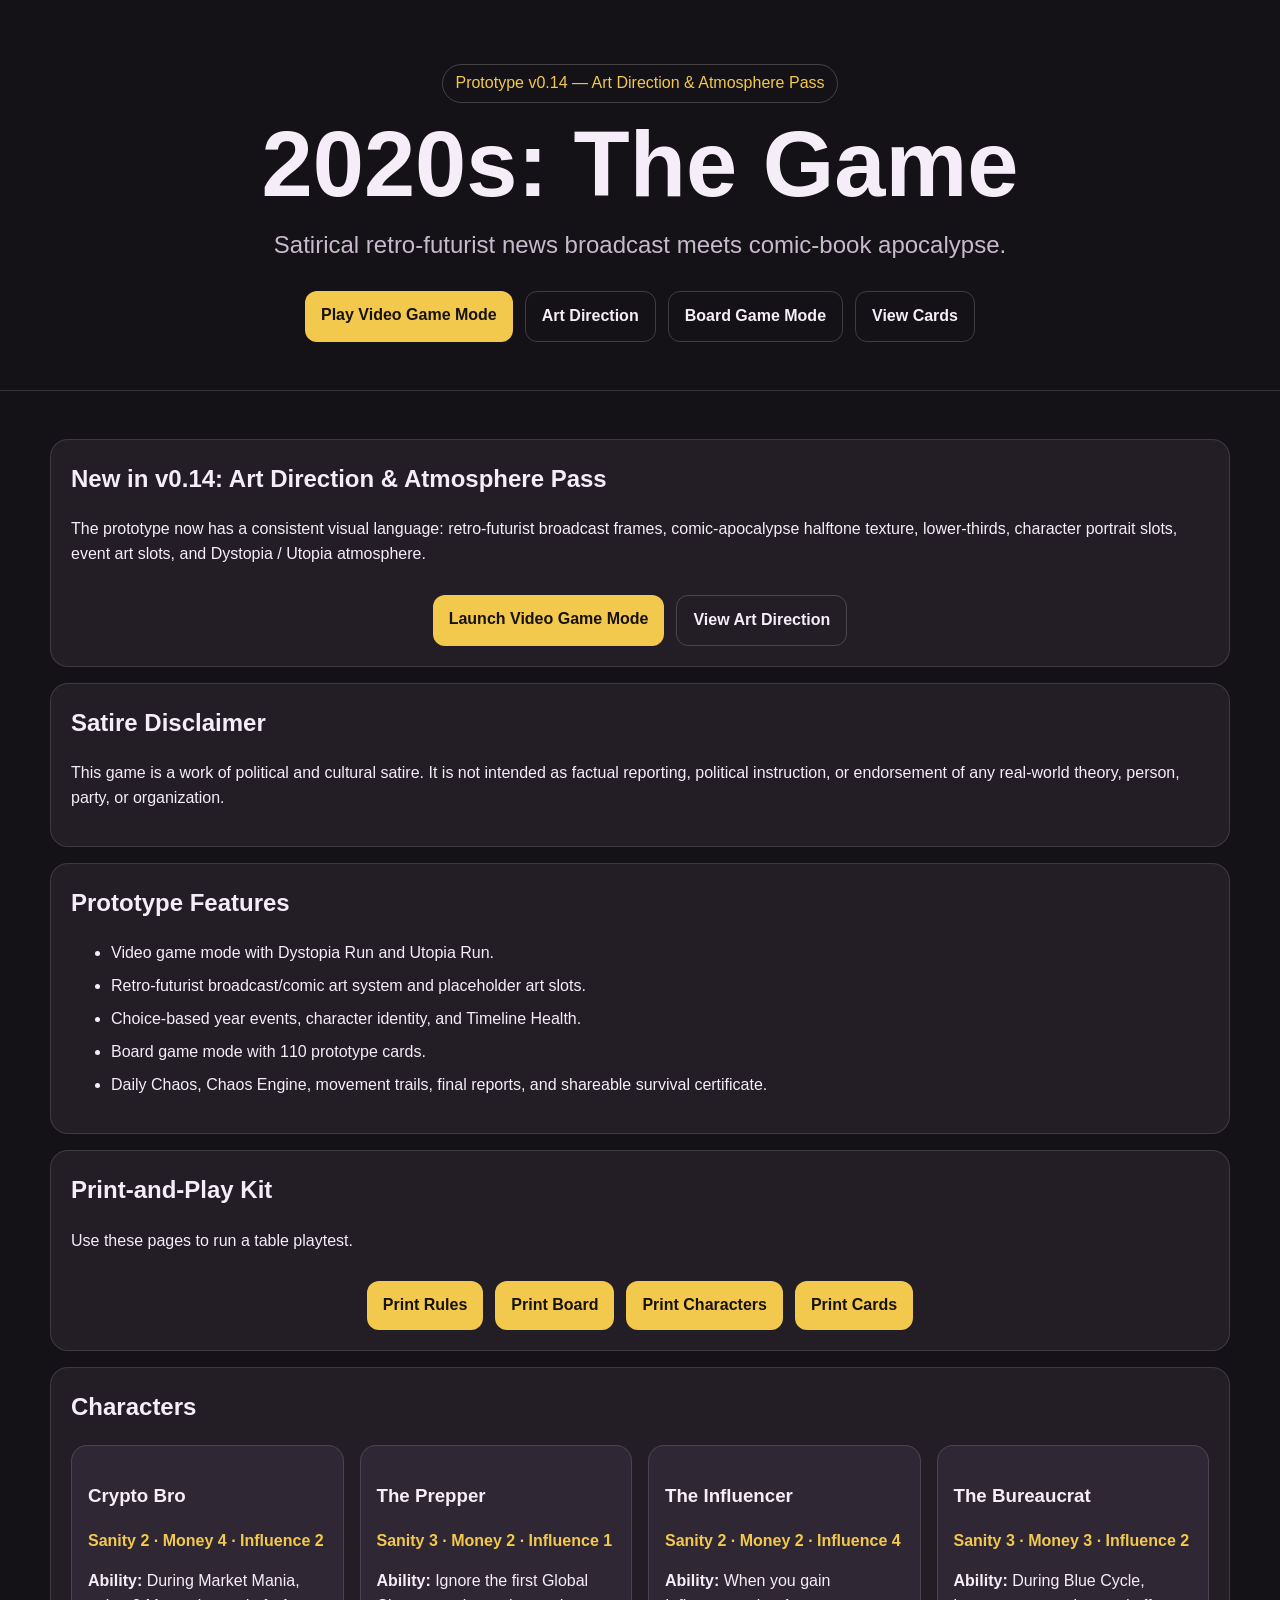
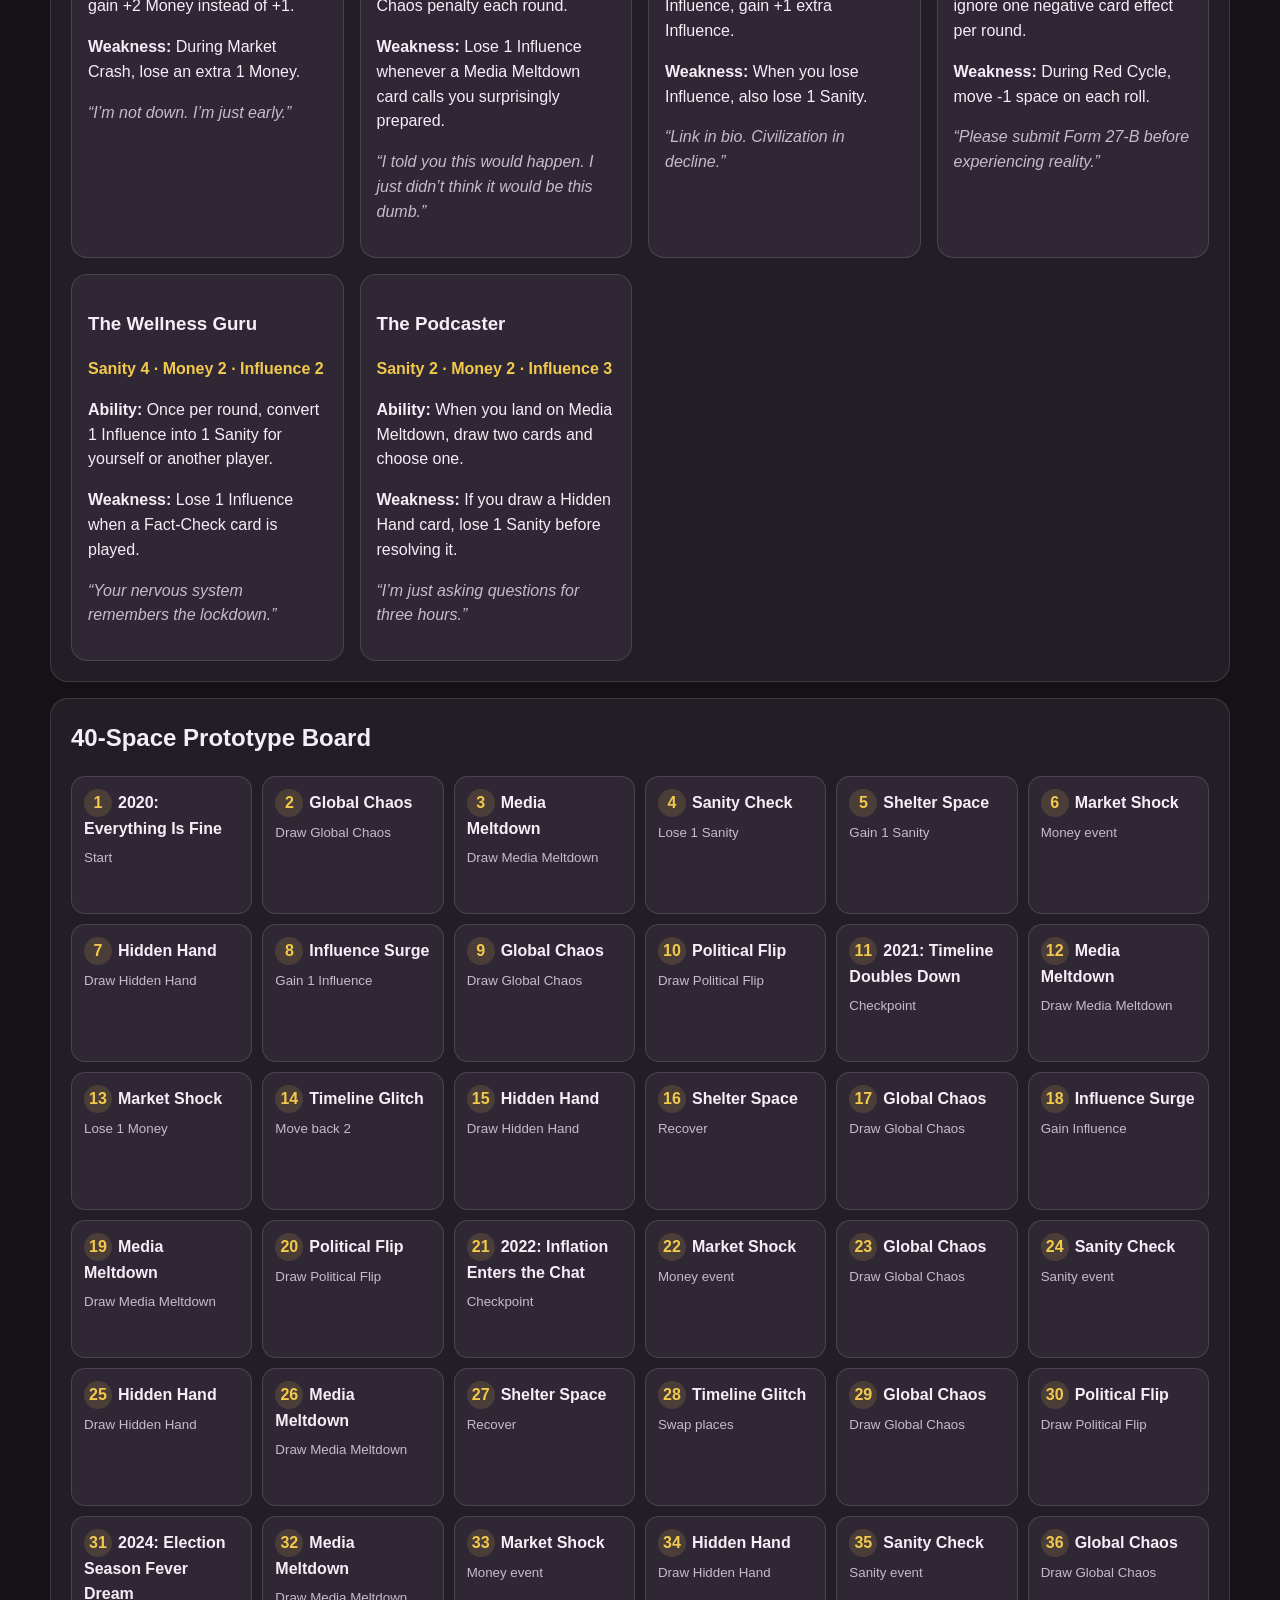
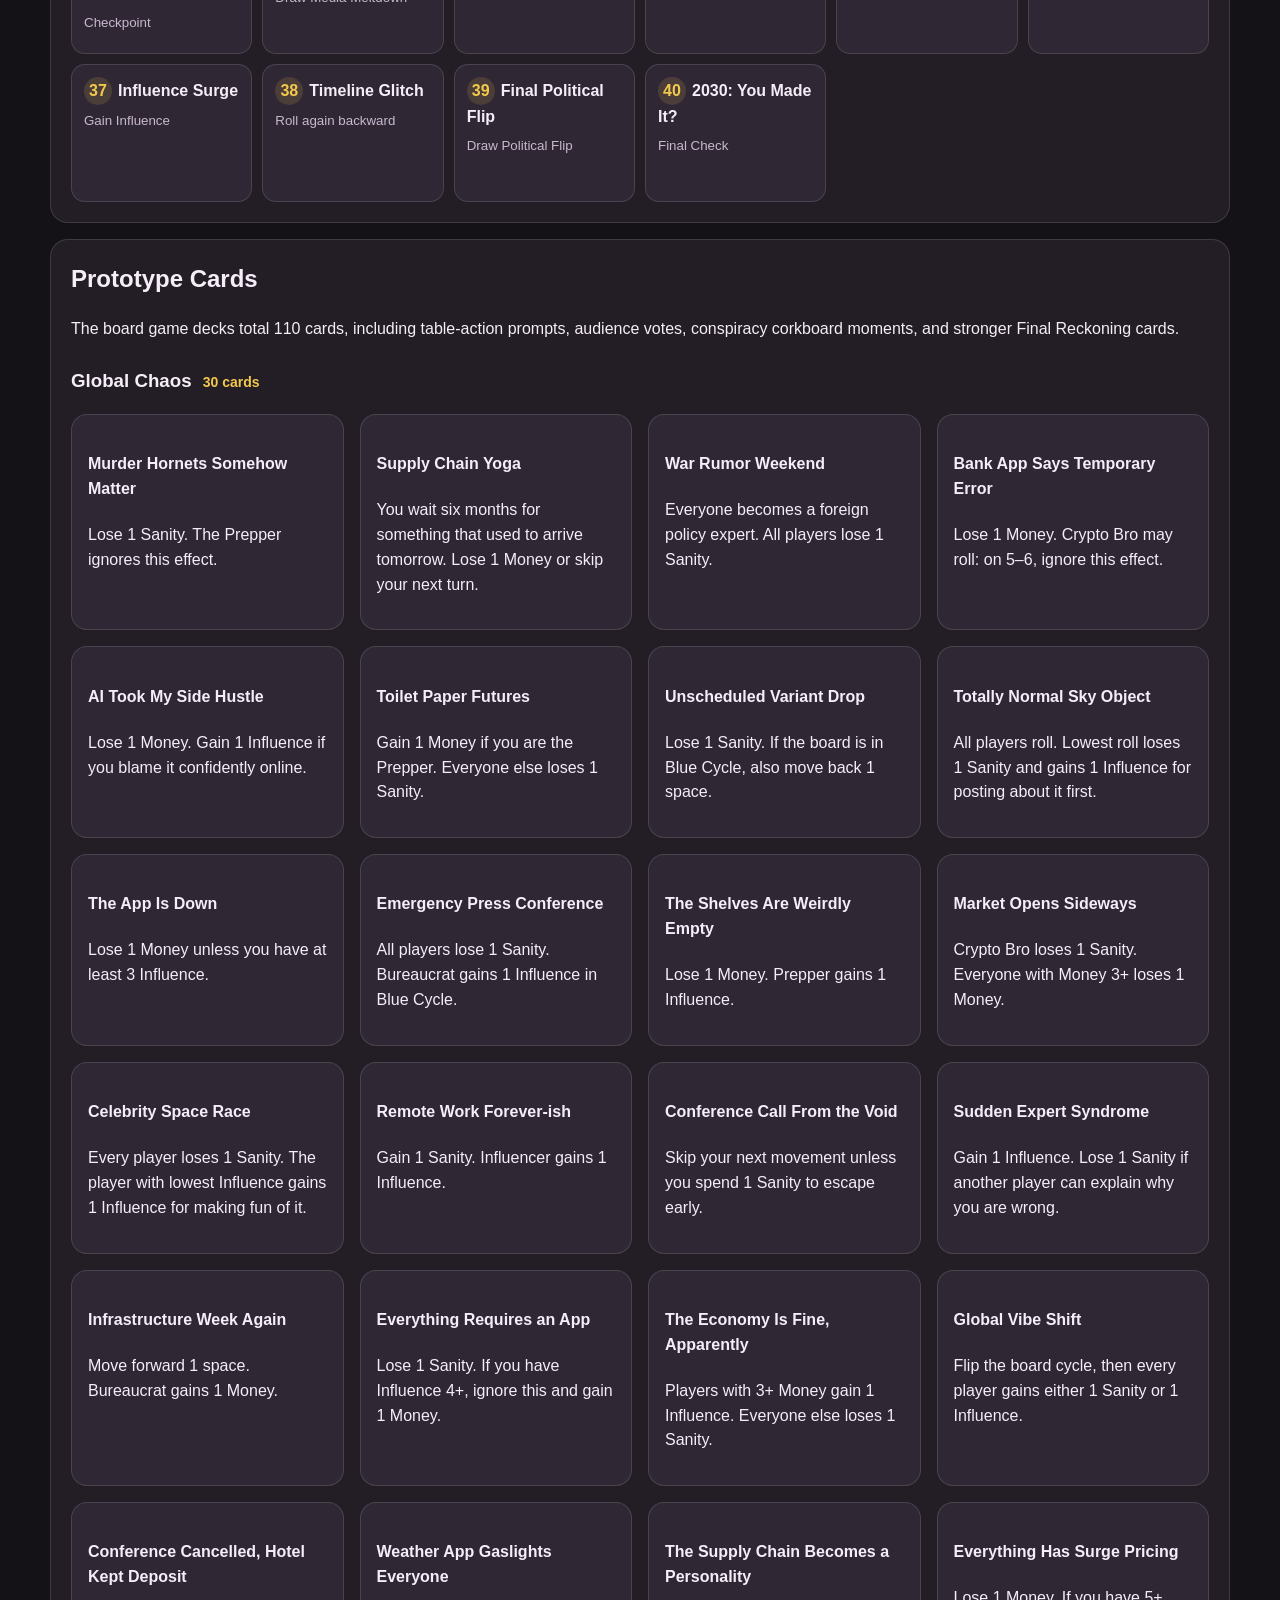
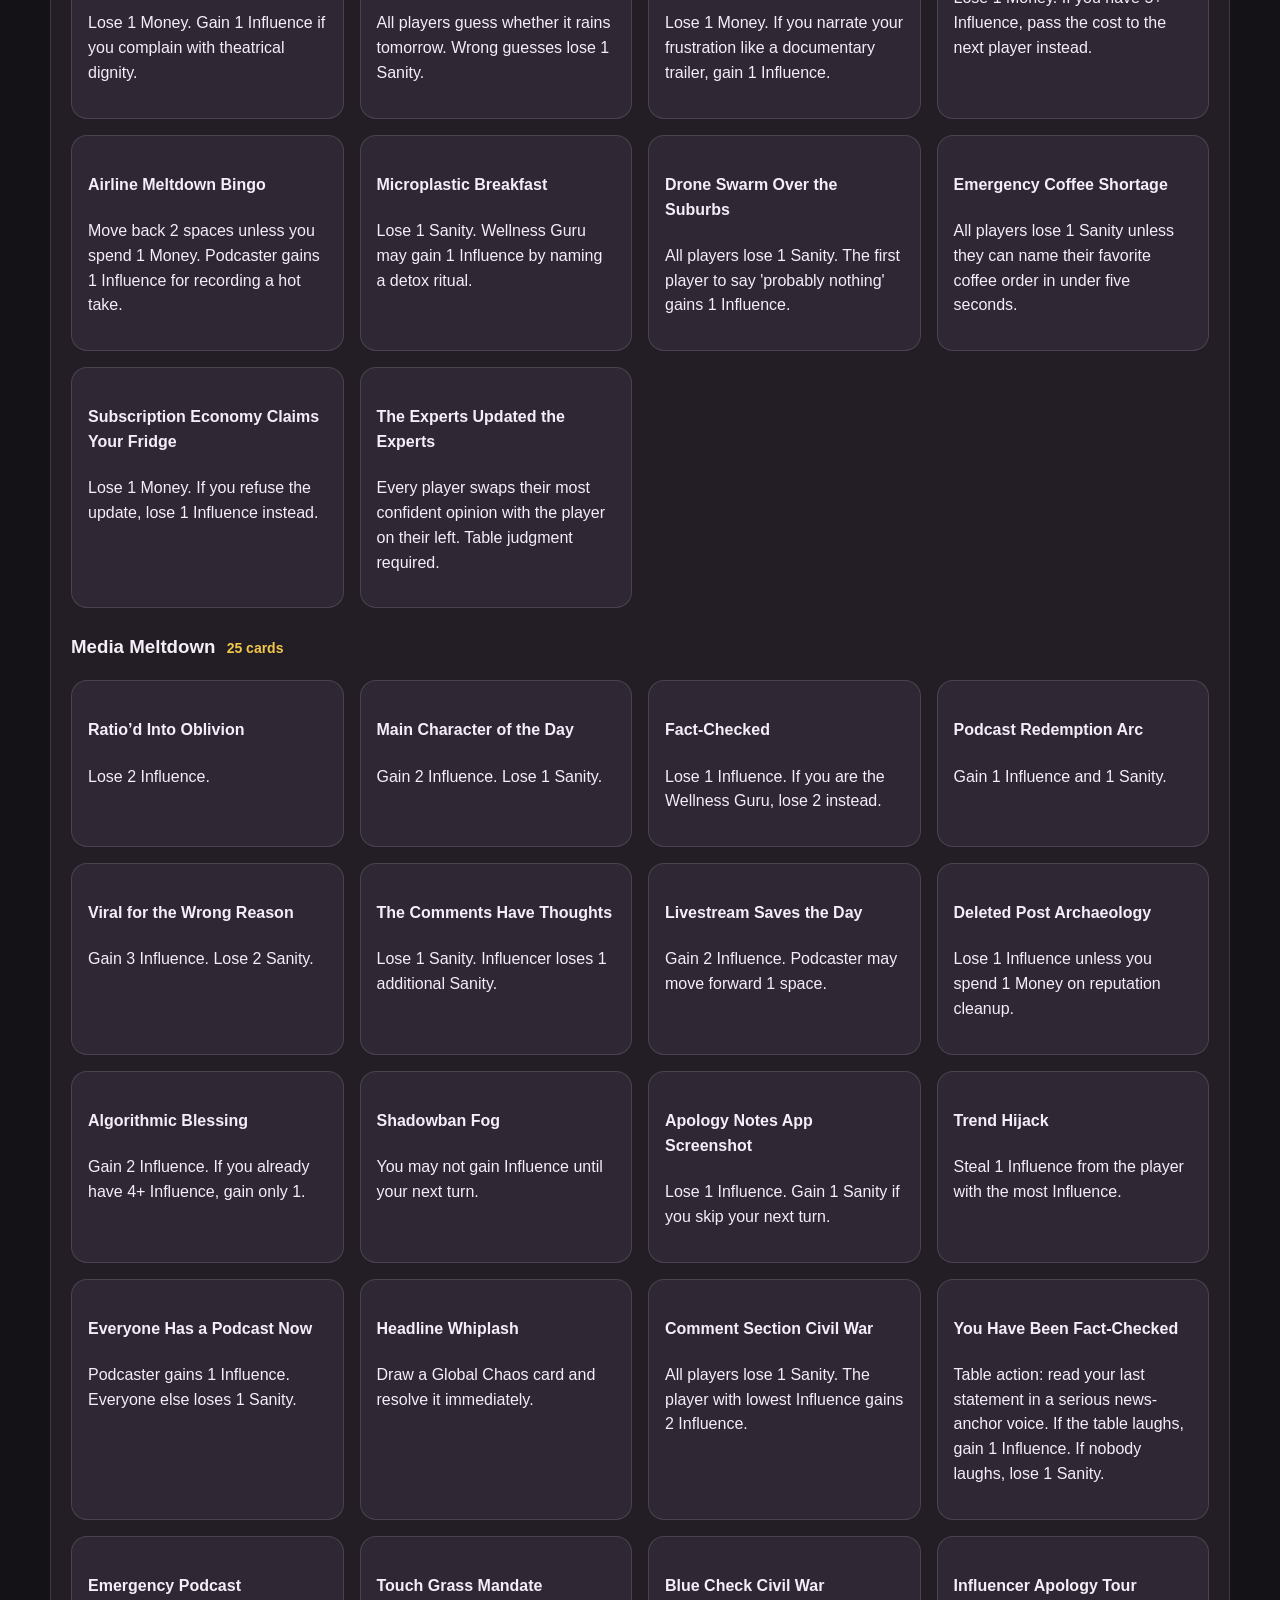
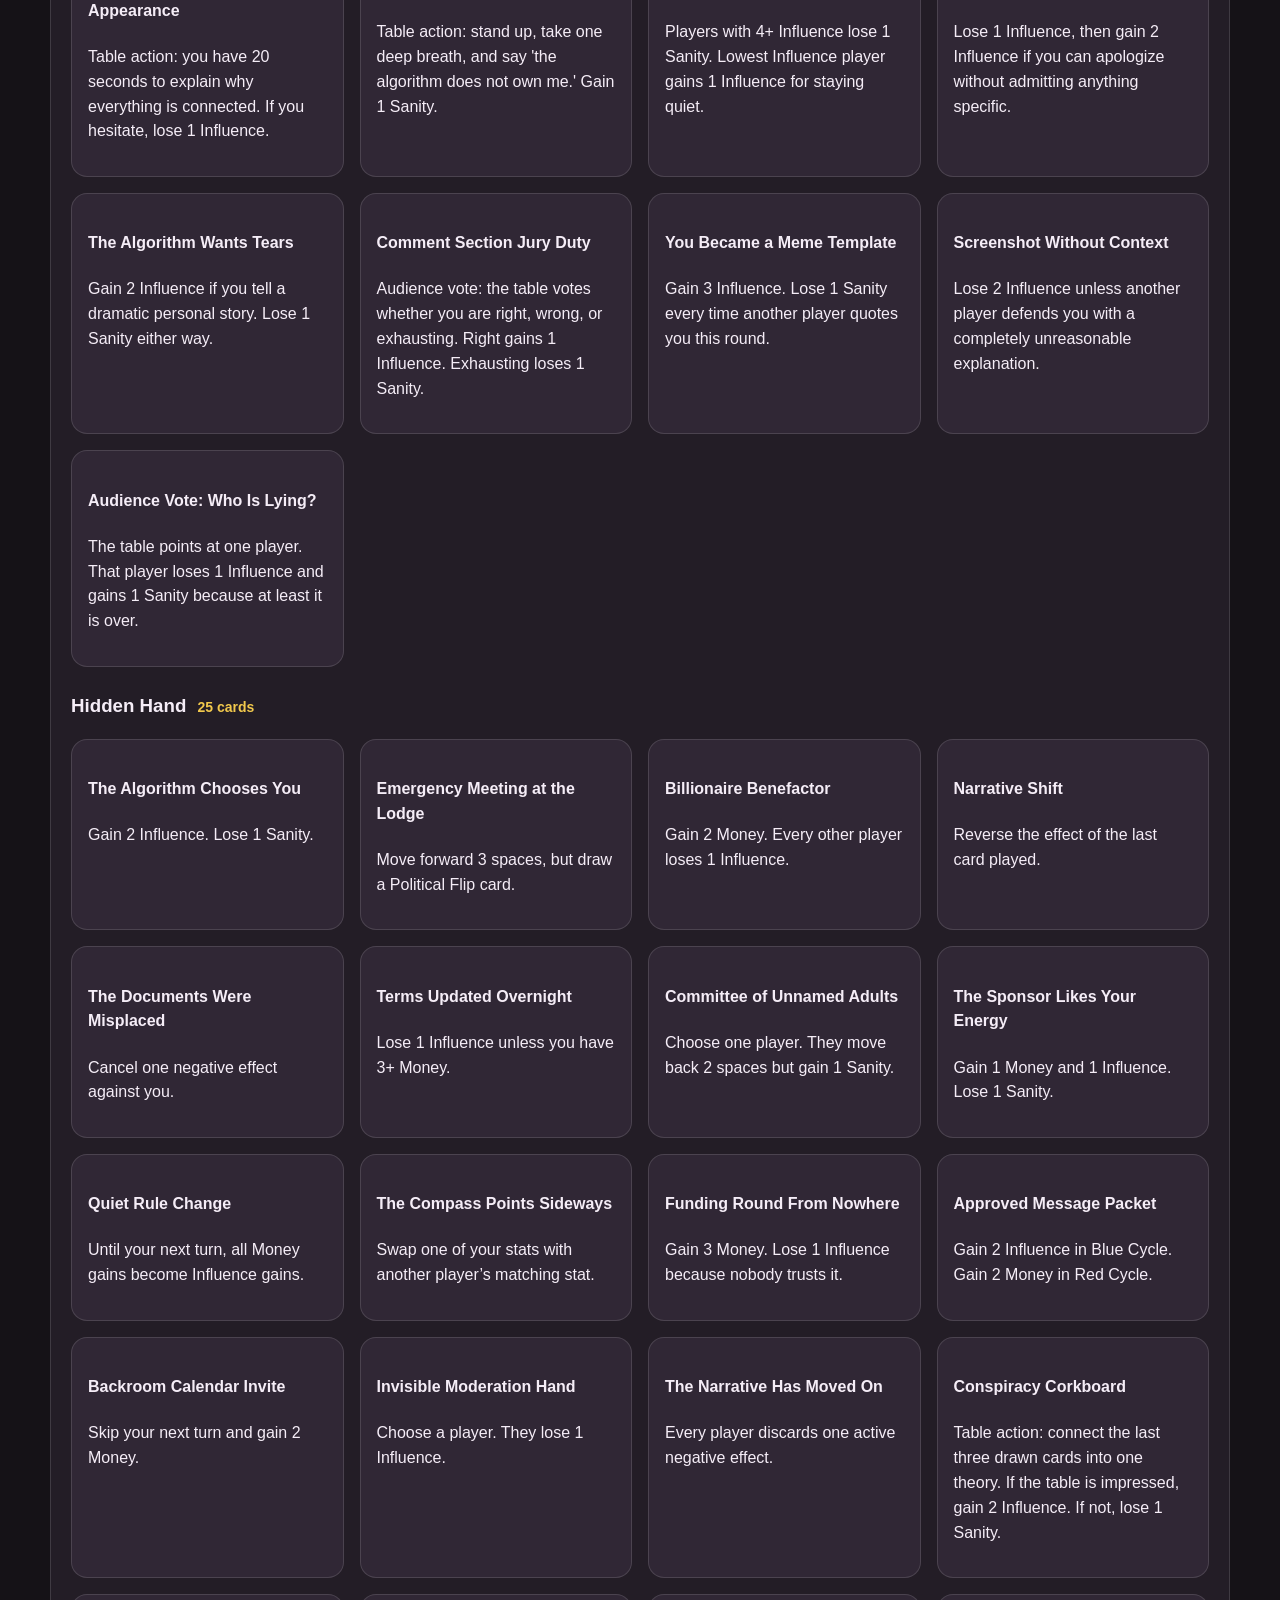
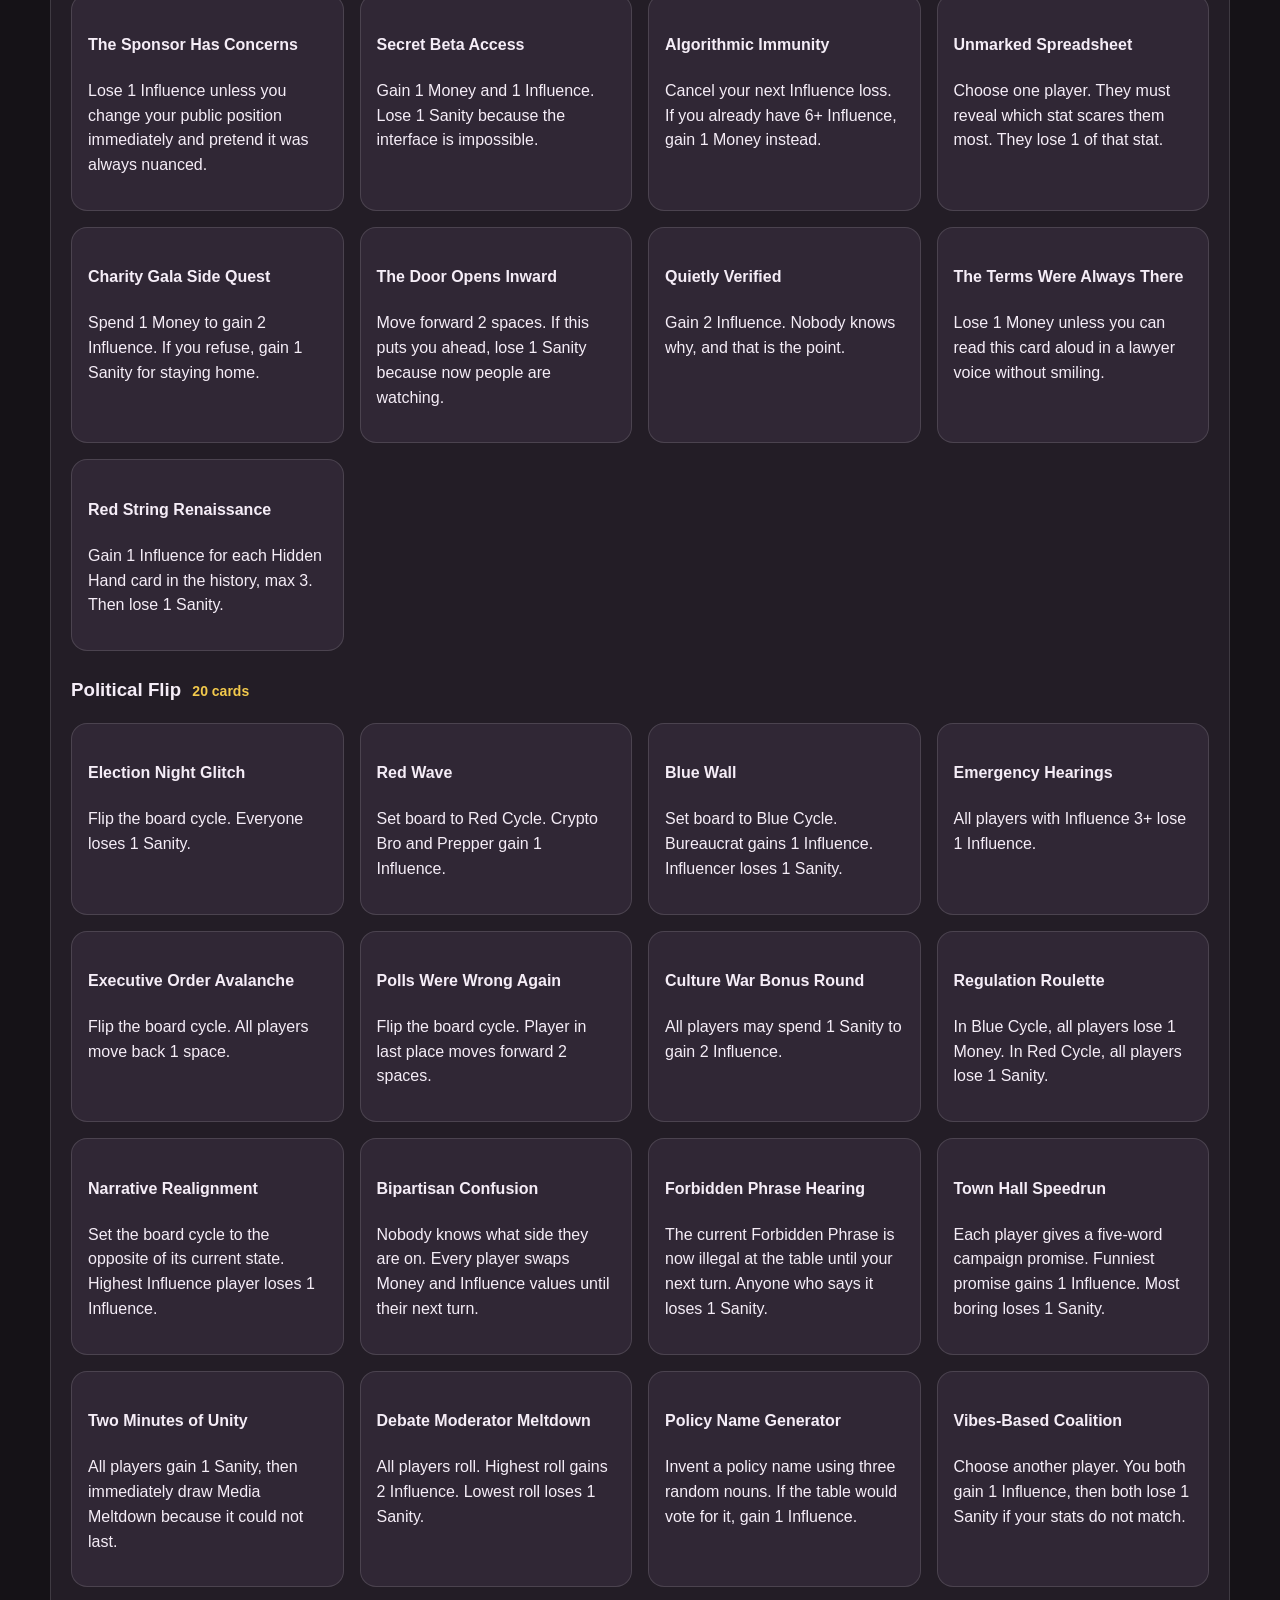
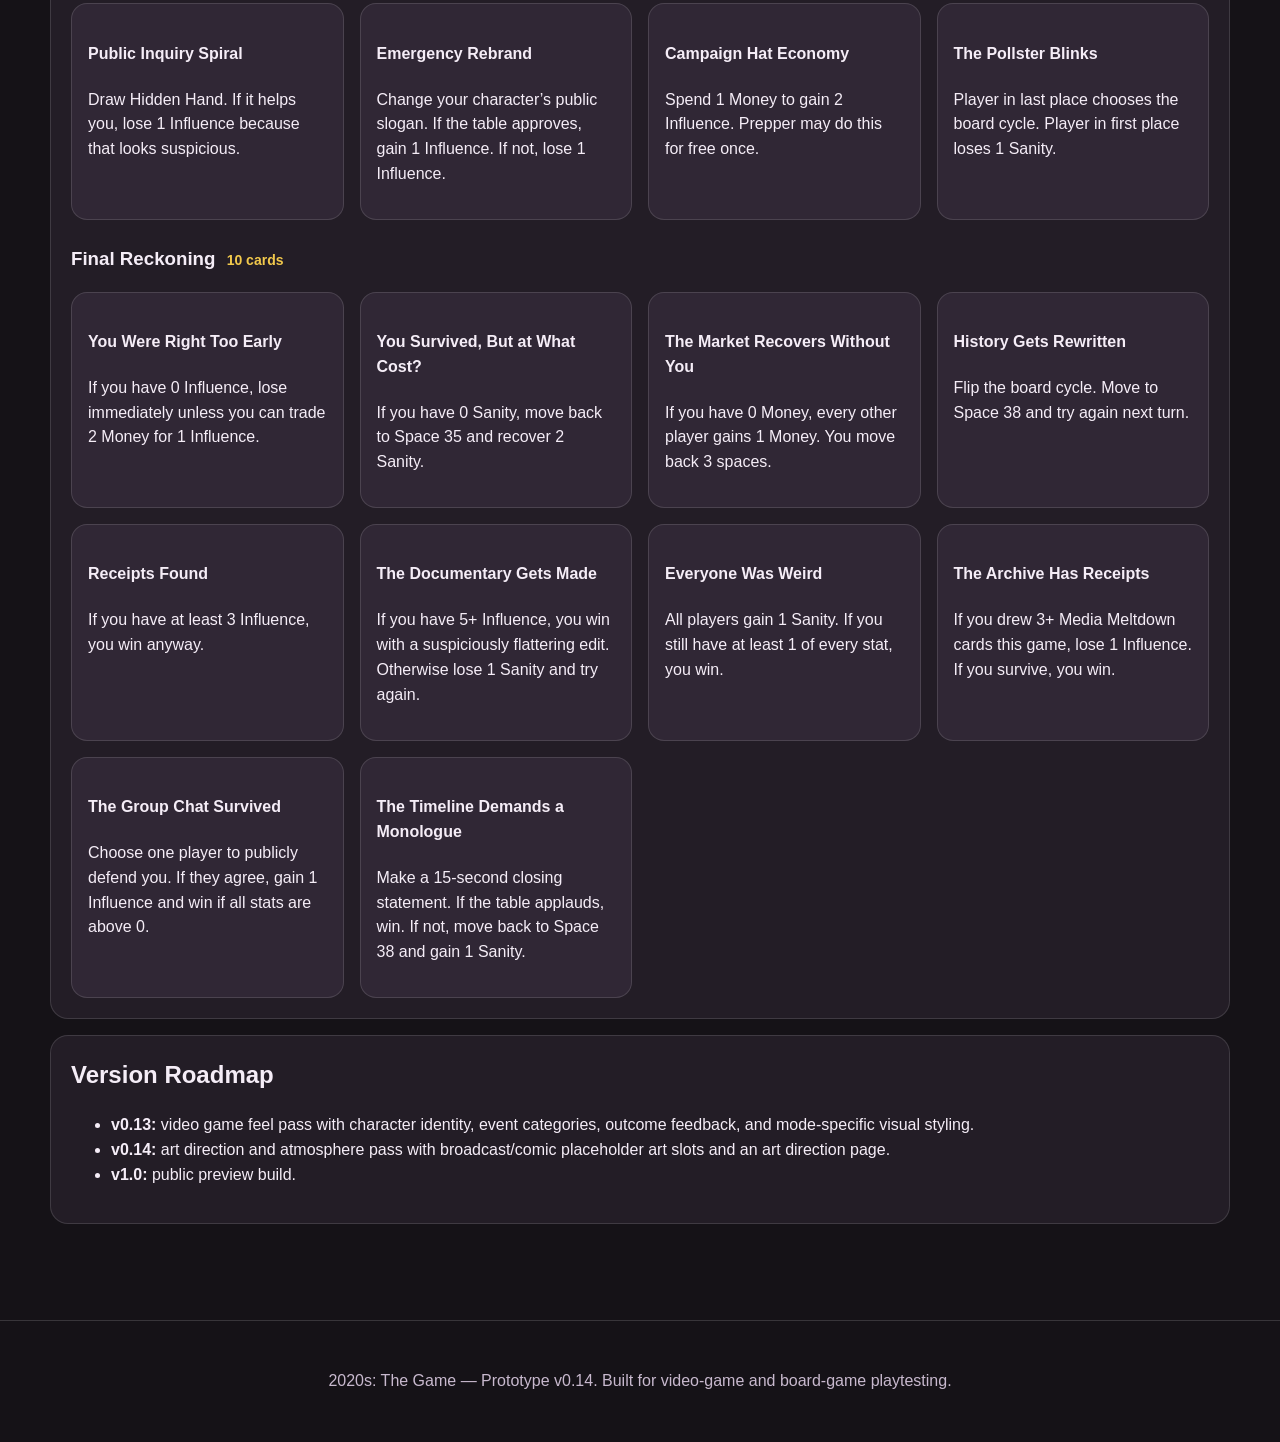
==== commit e9655620: "Update hub for art direction pass" ====
--- a/docs/index.html
+++ b/docs/index.html
@@ -3,28 +3,29 @@
 <head>
   <meta charset="utf-8">
   <meta name="viewport" content="width=device-width, initial-scale=1">
-  <title>2020s: The Game — Prototype v0.13</title>
+  <title>2020s: The Game — Prototype v0.14</title>
   <link rel="stylesheet" href="styles.css">
 </head>
 <body>
   <header class="hero">
-    <div class="badge">Prototype v0.13 — Video Game Feel Pass</div>
+    <div class="badge">Prototype v0.14 — Art Direction & Atmosphere Pass</div>
     <h1>2020s: The Game</h1>
-    <p class="tagline">Survive the decade as a board game, or enter the browser-game timeline and choose dystopia or utopia.</p>
+    <p class="tagline">Satirical retro-futurist news broadcast meets comic-book apocalypse.</p>
     <div class="cta-row">
       <a href="video.html" class="button">Play Video Game Mode</a>
-      <a href="play.html" class="button secondary">Play Board Game Mode</a>
+      <a href="art-direction.html" class="button secondary">Art Direction</a>
+      <a href="play.html" class="button secondary">Board Game Mode</a>
       <a href="#cards" class="button secondary">View Cards</a>
-      <a href="#print" class="button secondary">Print Kit</a>
     </div>
   </header>
 
   <main>
     <section id="video" class="card">
-      <h2>New in v0.13: Video Game Feel Pass</h2>
-      <p>The browser game now has stronger game feel: character identity cards, active character cards, chapter cards, mode-specific Dystopia / Utopia visual styling, event categories, previous-choice feedback, and Timeline Health status labels.</p>
+      <h2>New in v0.14: Art Direction & Atmosphere Pass</h2>
+      <p>The prototype now has a consistent visual language: retro-futurist broadcast frames, comic-apocalypse halftone texture, lower-thirds, character portrait slots, event art slots, and Dystopia / Utopia atmosphere.</p>
       <div class="cta-row left">
         <a class="button" href="video.html">Launch Video Game Mode</a>
+        <a class="button secondary" href="art-direction.html">View Art Direction</a>
       </div>
     </section>
 
@@ -37,6 +38,7 @@
       <h2>Prototype Features</h2>
       <ul class="checklist">
         <li>Video game mode with Dystopia Run and Utopia Run.</li>
+        <li>Retro-futurist broadcast/comic art system and placeholder art slots.</li>
         <li>Choice-based year events, character identity, and Timeline Health.</li>
         <li>Board game mode with 110 prototype cards.</li>
         <li>Daily Chaos, Chaos Engine, movement trails, final reports, and shareable survival certificate.</li>
@@ -73,15 +75,15 @@
     <section id="versions" class="card">
       <h2>Version Roadmap</h2>
       <ul>
-        <li><strong>v0.12:</strong> video game mode foundation with Dystopia Run, Utopia Run, choice events, Timeline Health, and final timeline reports.</li>
         <li><strong>v0.13:</strong> video game feel pass with character identity, event categories, outcome feedback, and mode-specific visual styling.</li>
+        <li><strong>v0.14:</strong> art direction and atmosphere pass with broadcast/comic placeholder art slots and an art direction page.</li>
         <li><strong>v1.0:</strong> public preview build.</li>
       </ul>
     </section>
   </main>
 
   <footer>
-    <p>2020s: The Game — Prototype v0.13. Built for video-game and board-game playtesting.</p>
+    <p>2020s: The Game — Prototype v0.14. Built for video-game and board-game playtesting.</p>
   </footer>
 
   <script src="game-data.js"></script>
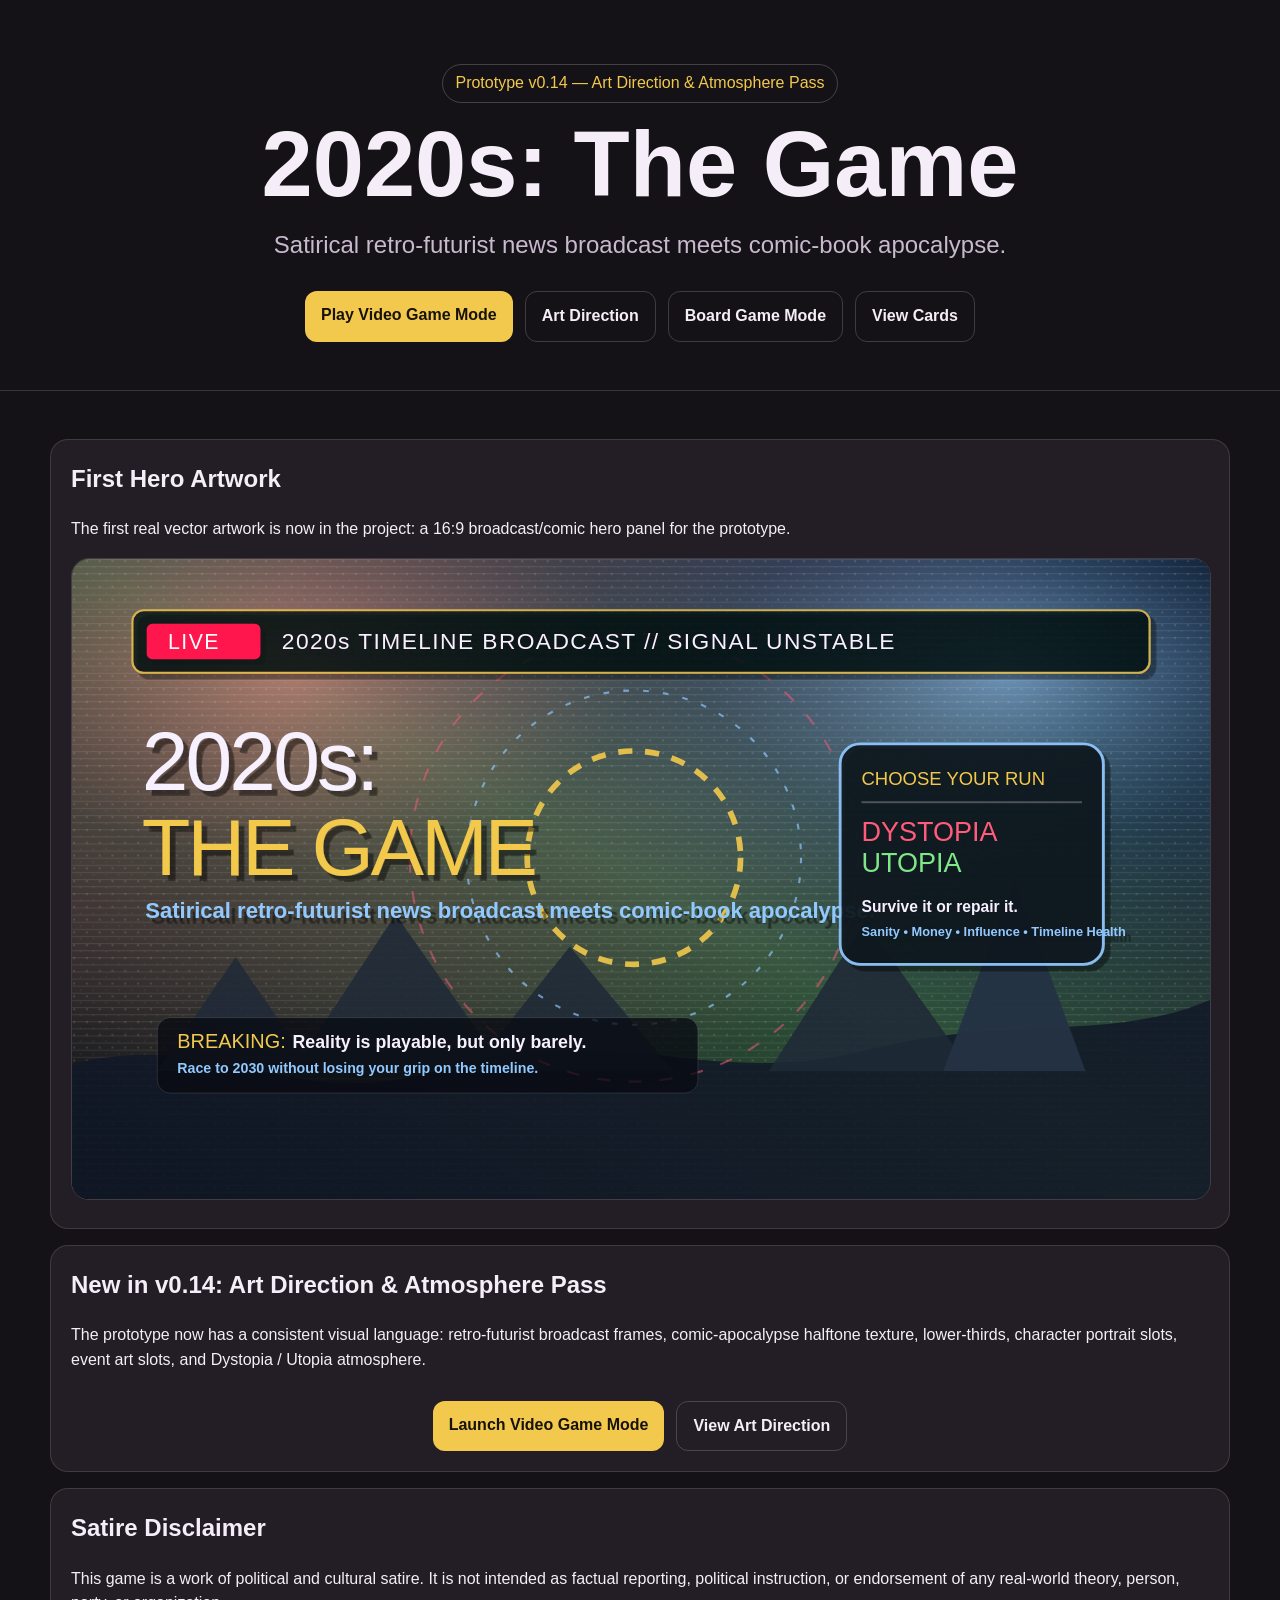
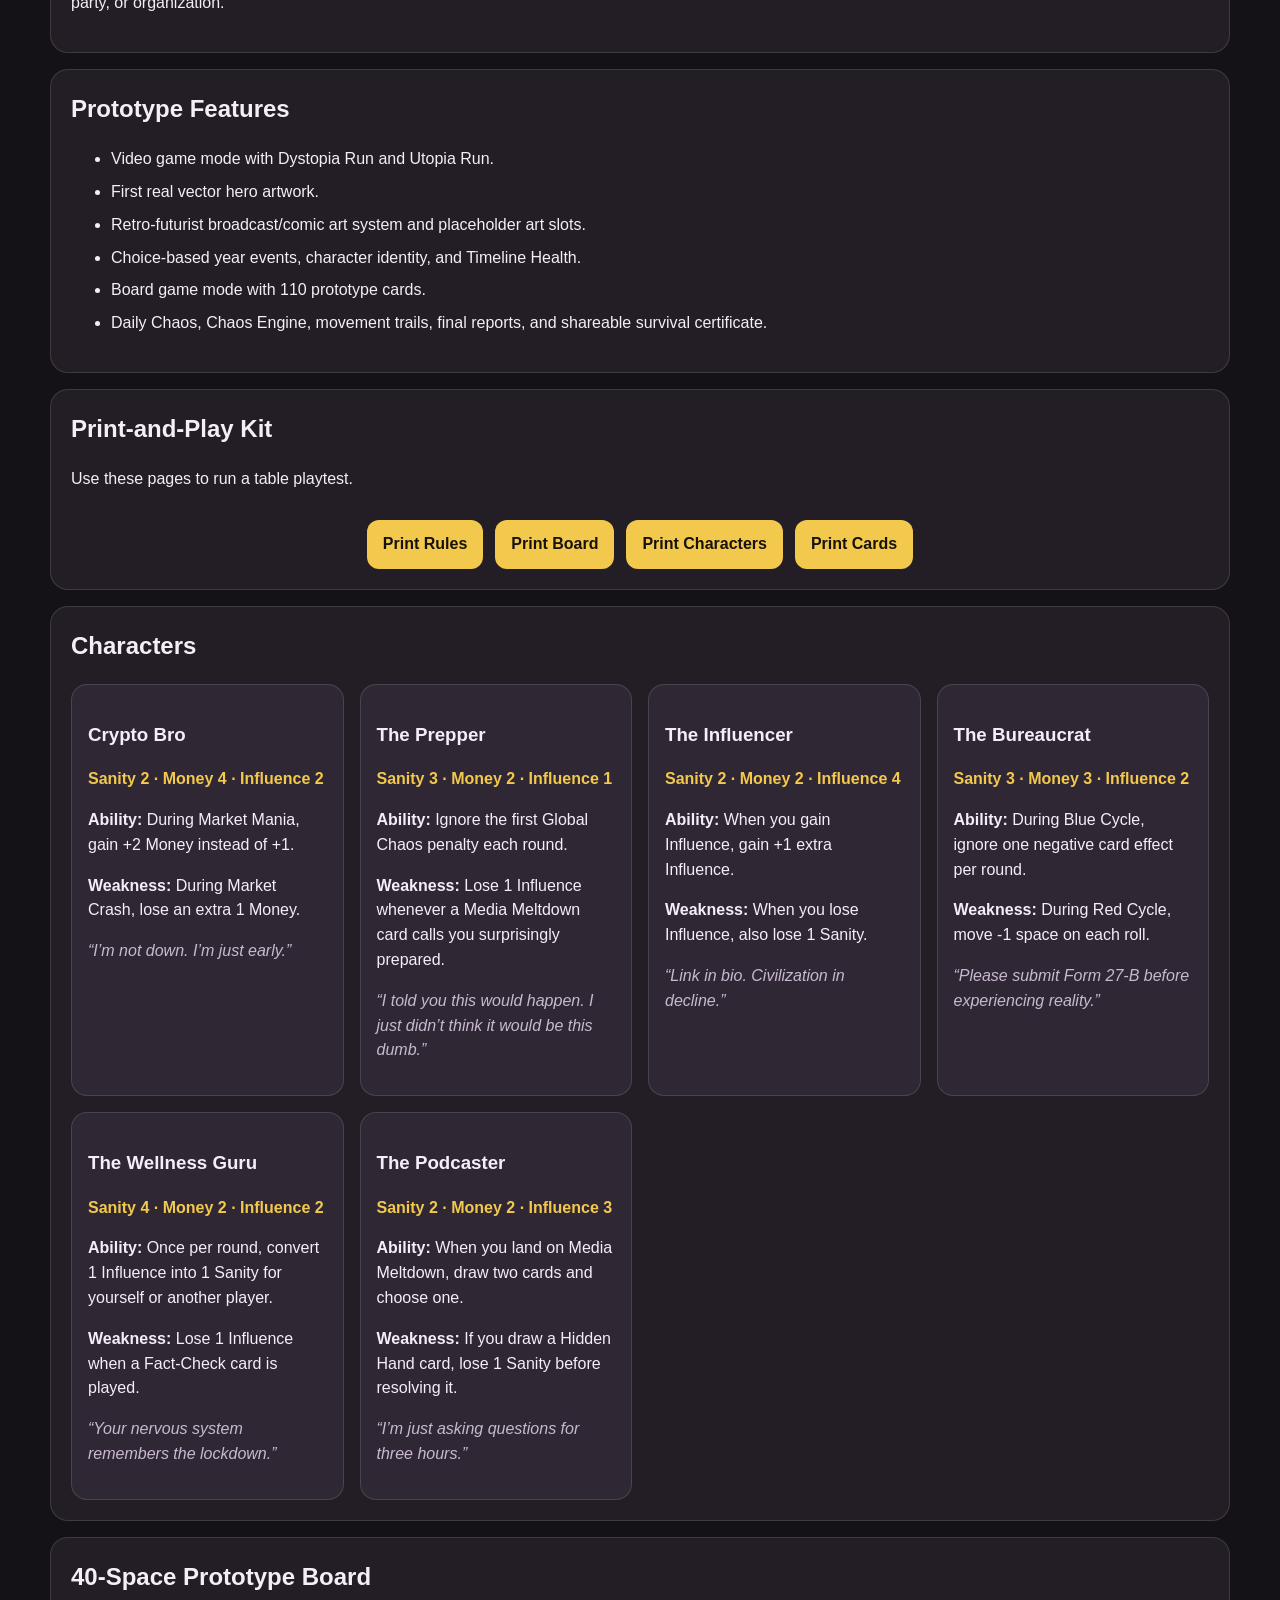
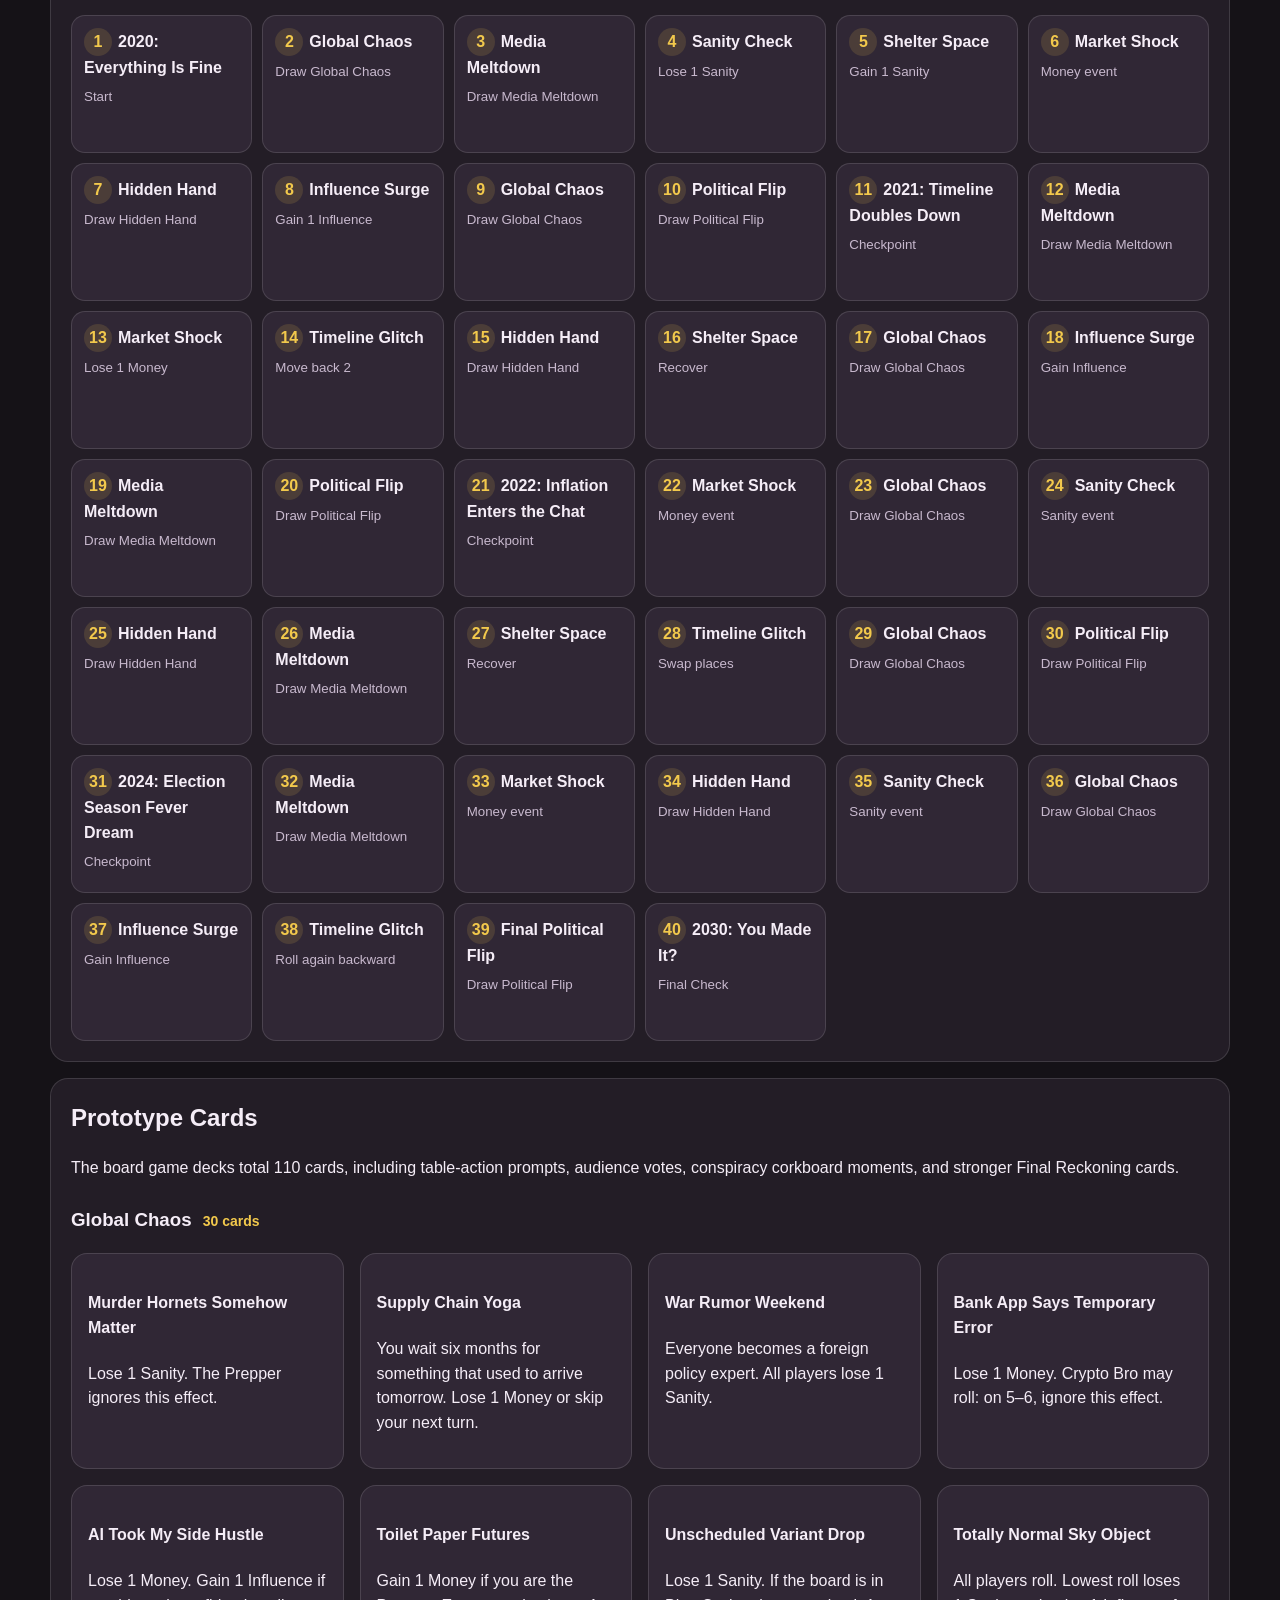
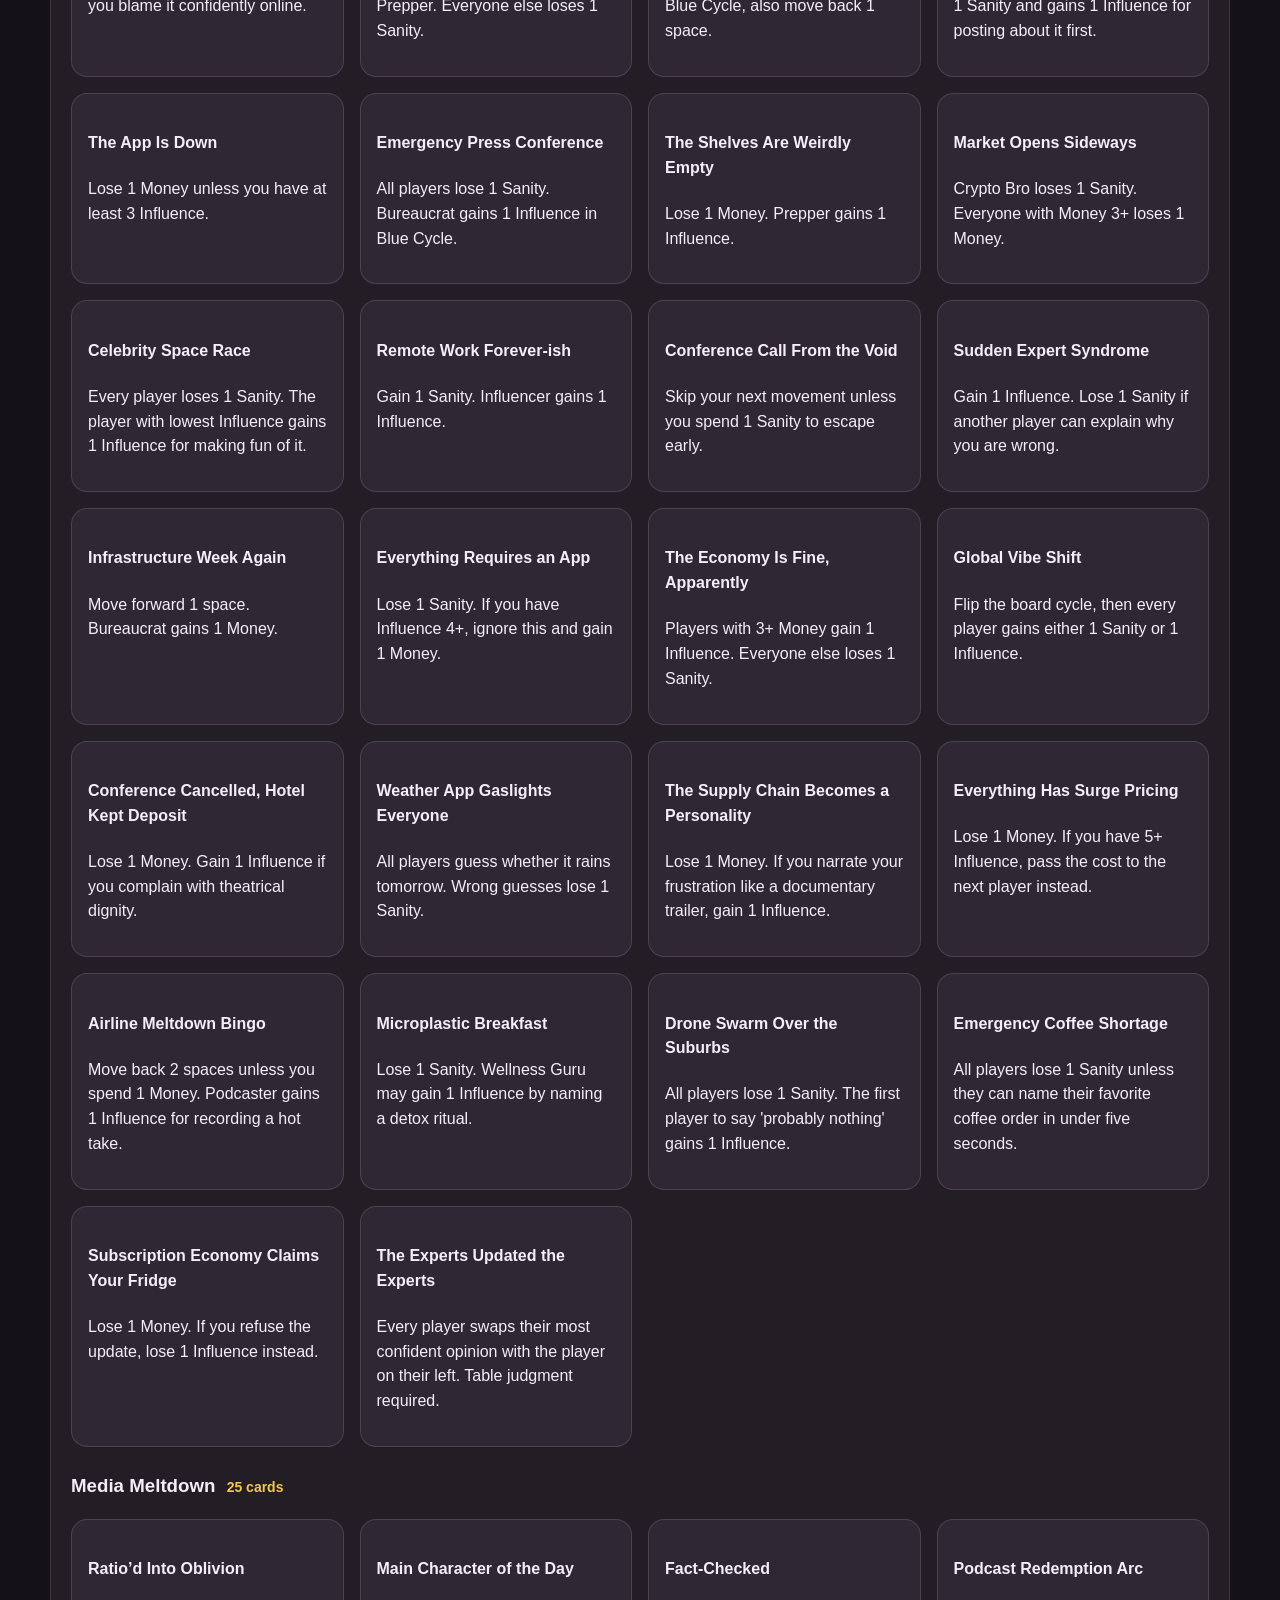
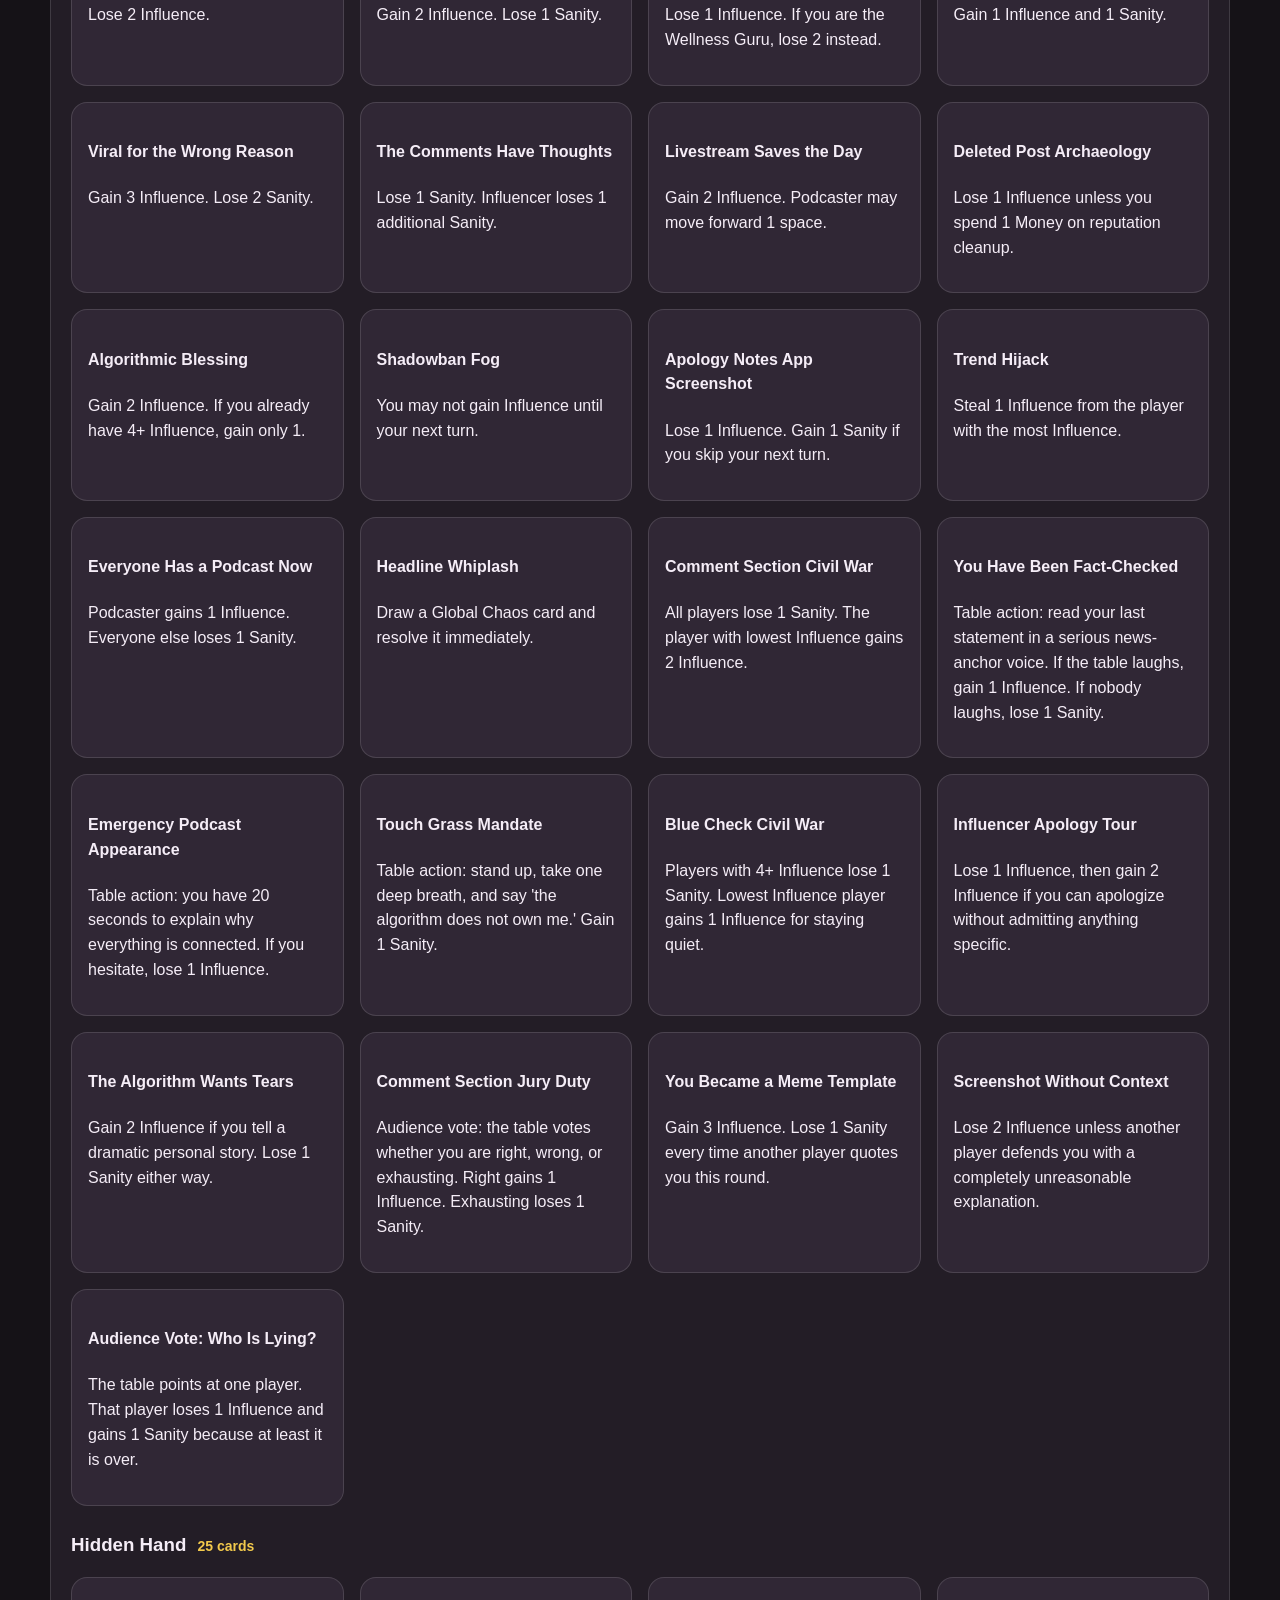
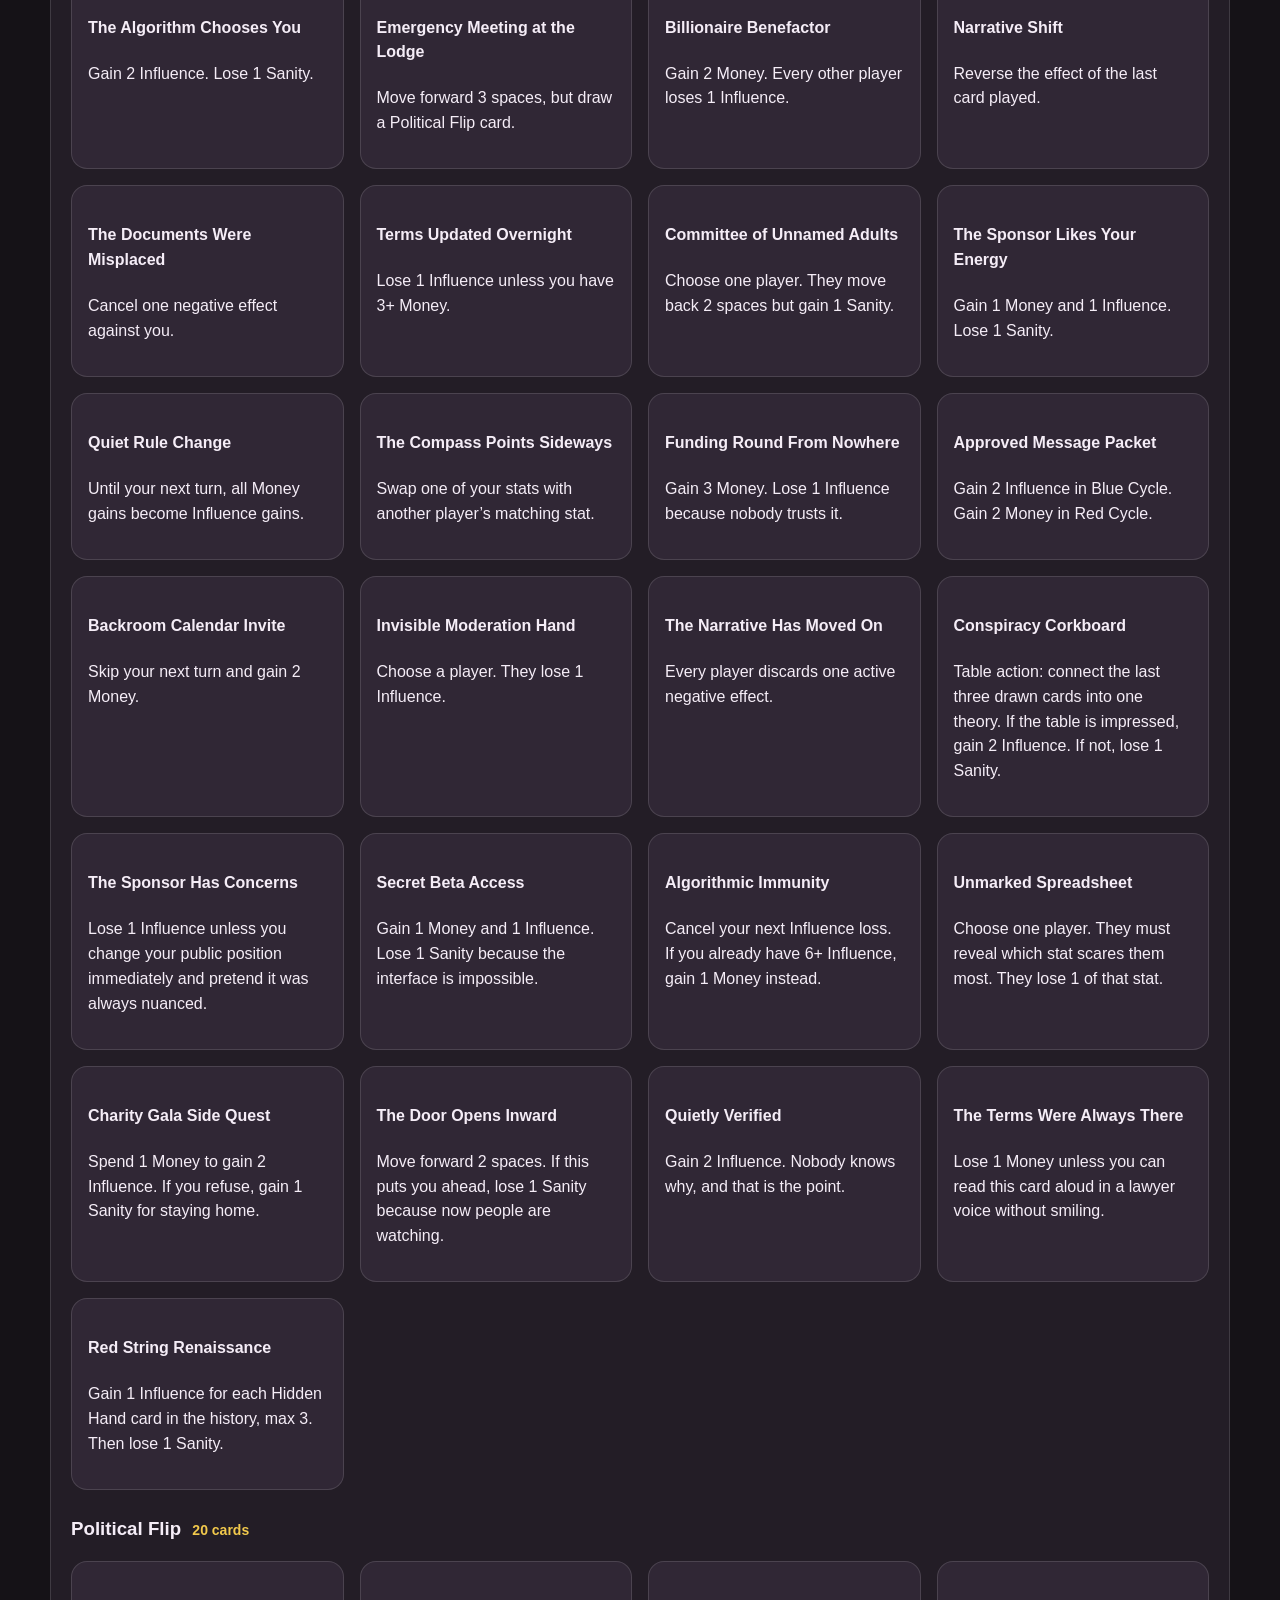
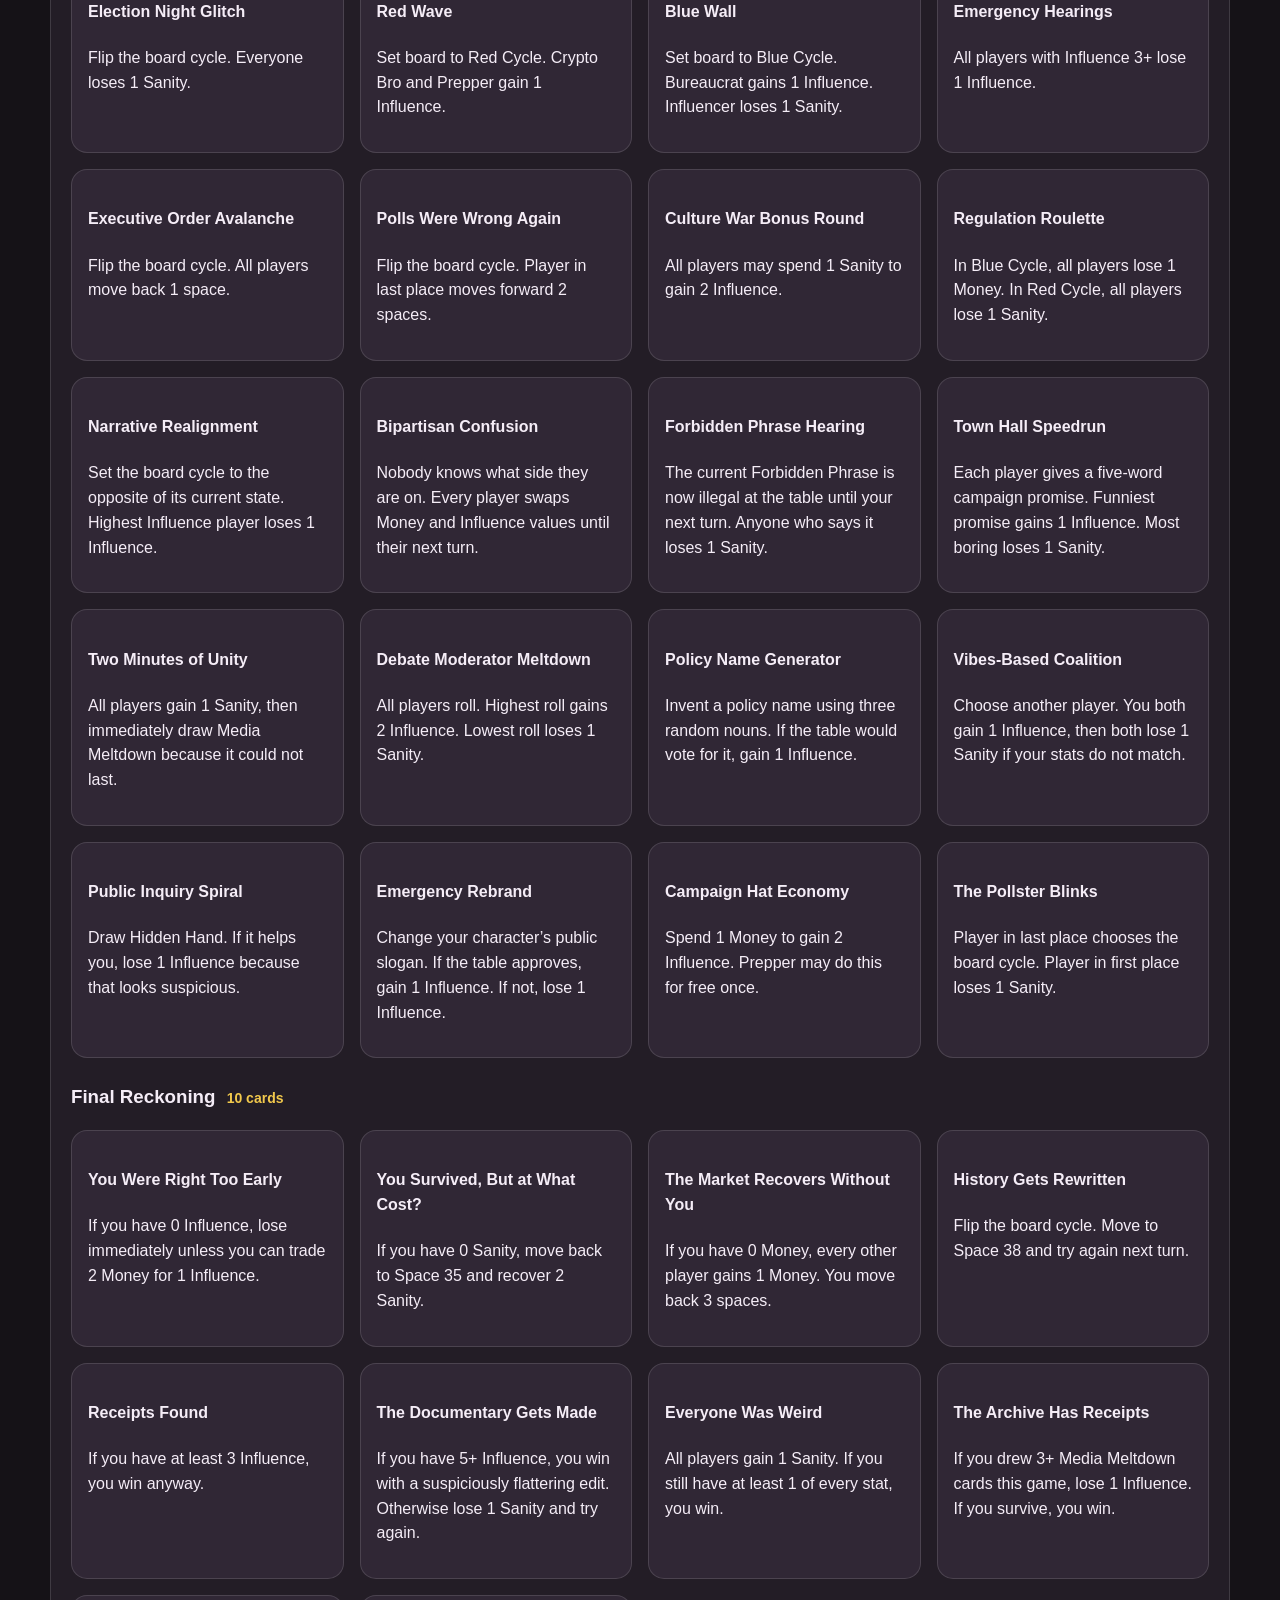
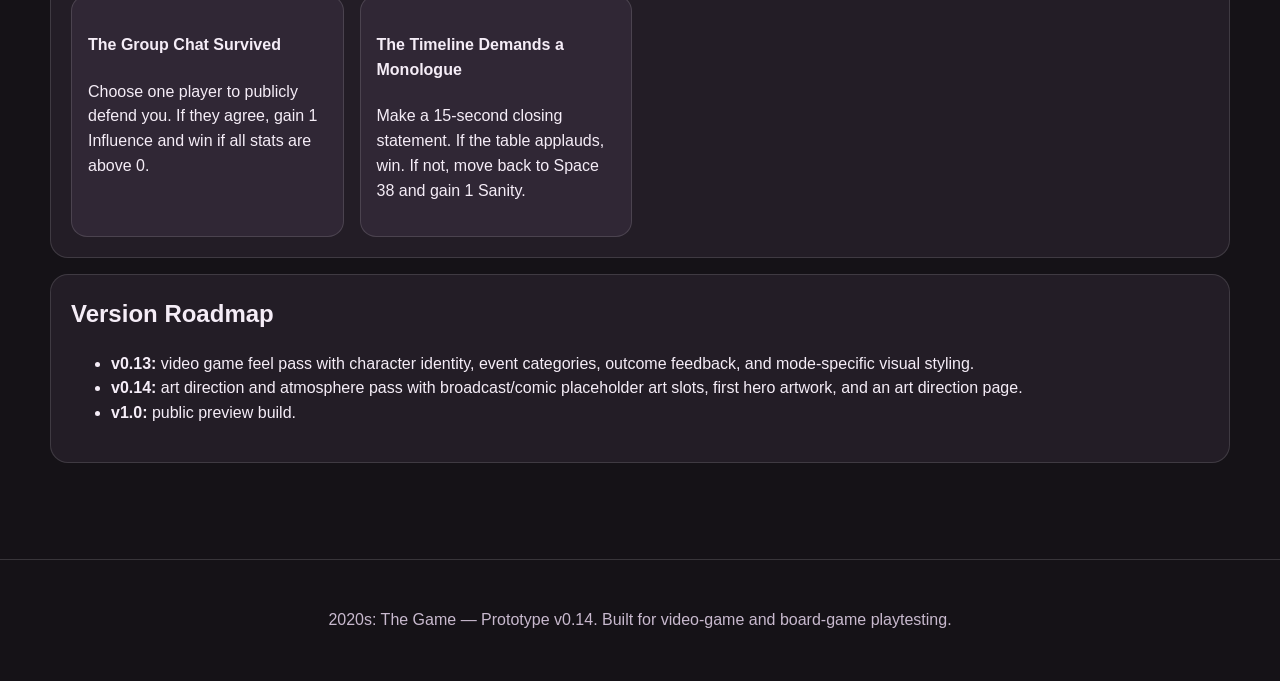
==== commit 67616294: "Display first hero artwork on hub" ====
--- a/docs/index.html
+++ b/docs/index.html
@@ -20,6 +20,12 @@
   </header>
 
   <main>
+    <section class="card">
+      <h2>First Hero Artwork</h2>
+      <p>The first real vector artwork is now in the project: a 16:9 broadcast/comic hero panel for the prototype.</p>
+      <img src="assets/art/hero-broadcast.svg" alt="2020s: The Game retro-futurist broadcast hero art" style="width:100%;border-radius:18px;border:1px solid rgba(255,255,255,.14);">
+    </section>
+
     <section id="video" class="card">
       <h2>New in v0.14: Art Direction & Atmosphere Pass</h2>
       <p>The prototype now has a consistent visual language: retro-futurist broadcast frames, comic-apocalypse halftone texture, lower-thirds, character portrait slots, event art slots, and Dystopia / Utopia atmosphere.</p>
@@ -38,6 +44,7 @@
       <h2>Prototype Features</h2>
       <ul class="checklist">
         <li>Video game mode with Dystopia Run and Utopia Run.</li>
+        <li>First real vector hero artwork.</li>
         <li>Retro-futurist broadcast/comic art system and placeholder art slots.</li>
         <li>Choice-based year events, character identity, and Timeline Health.</li>
         <li>Board game mode with 110 prototype cards.</li>
@@ -76,7 +83,7 @@
       <h2>Version Roadmap</h2>
       <ul>
         <li><strong>v0.13:</strong> video game feel pass with character identity, event categories, outcome feedback, and mode-specific visual styling.</li>
-        <li><strong>v0.14:</strong> art direction and atmosphere pass with broadcast/comic placeholder art slots and an art direction page.</li>
+        <li><strong>v0.14:</strong> art direction and atmosphere pass with broadcast/comic placeholder art slots, first hero artwork, and an art direction page.</li>
         <li><strong>v1.0:</strong> public preview build.</li>
       </ul>
     </section>
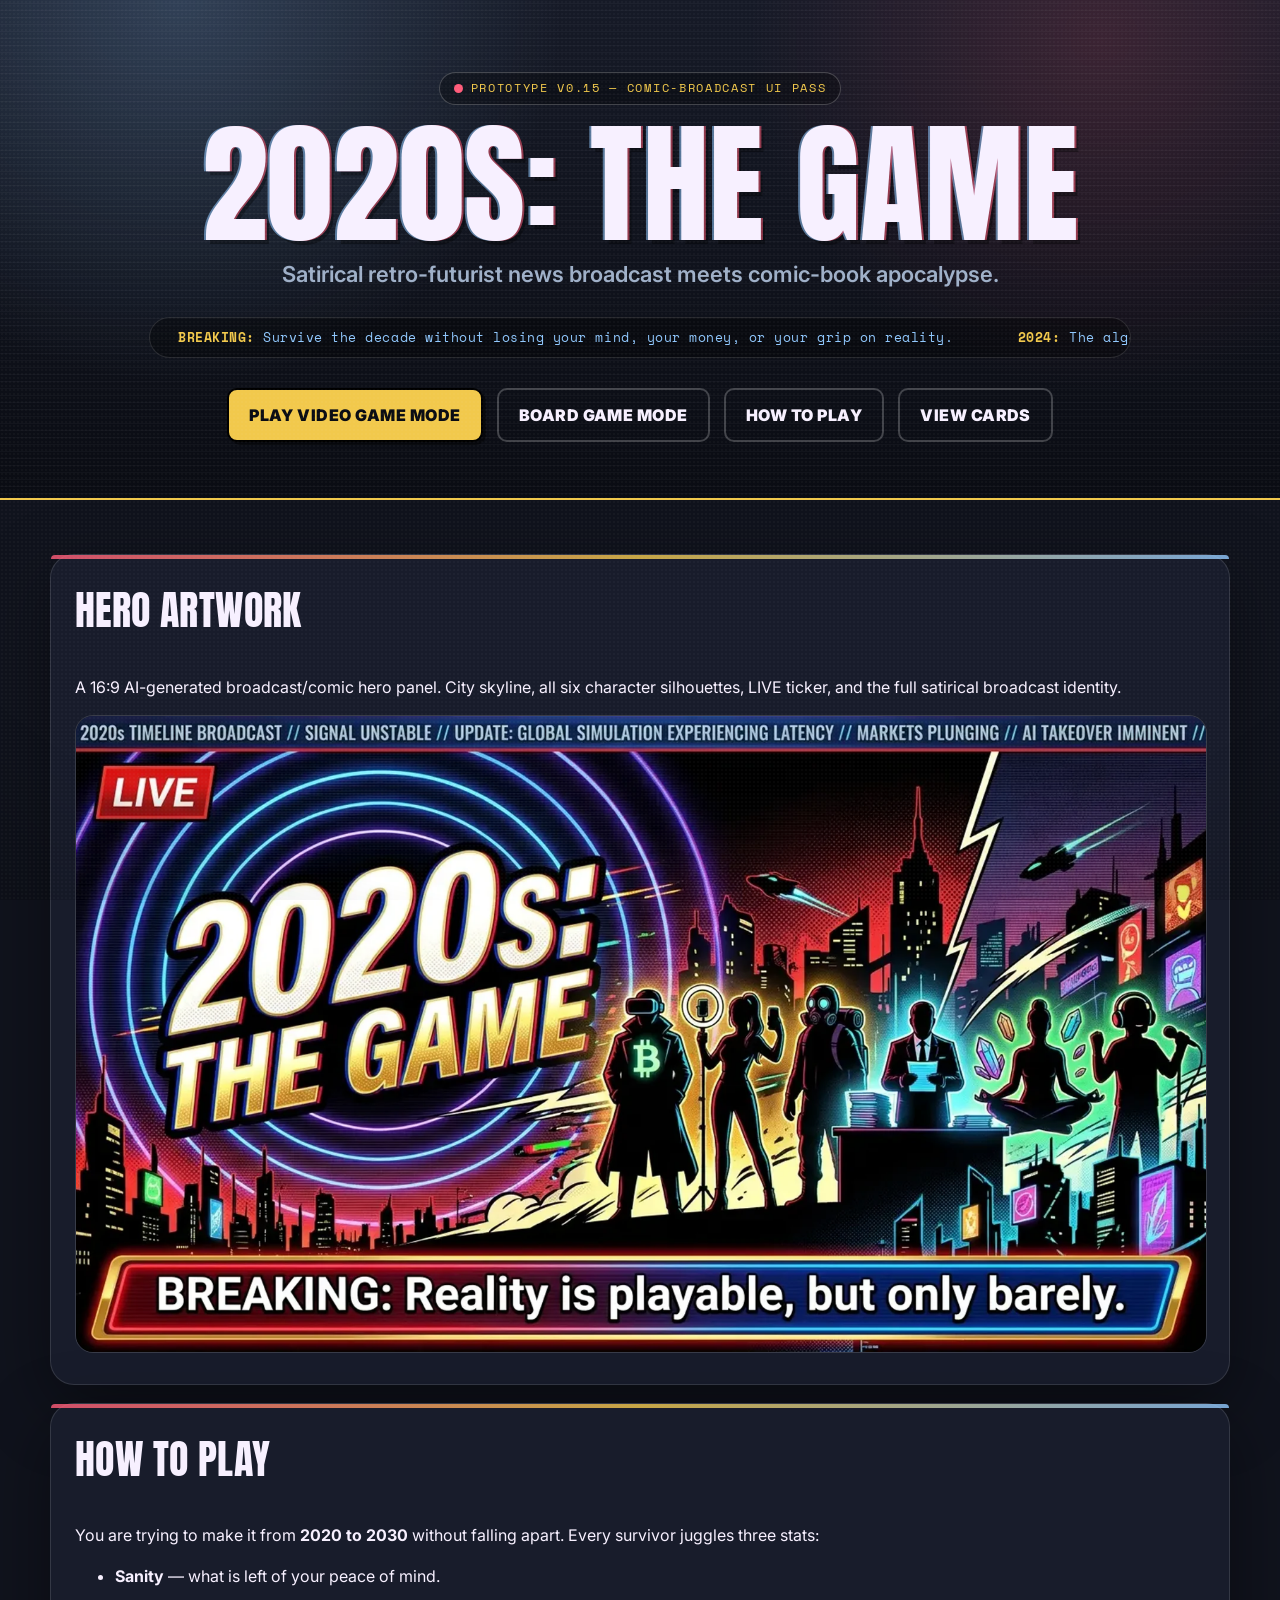
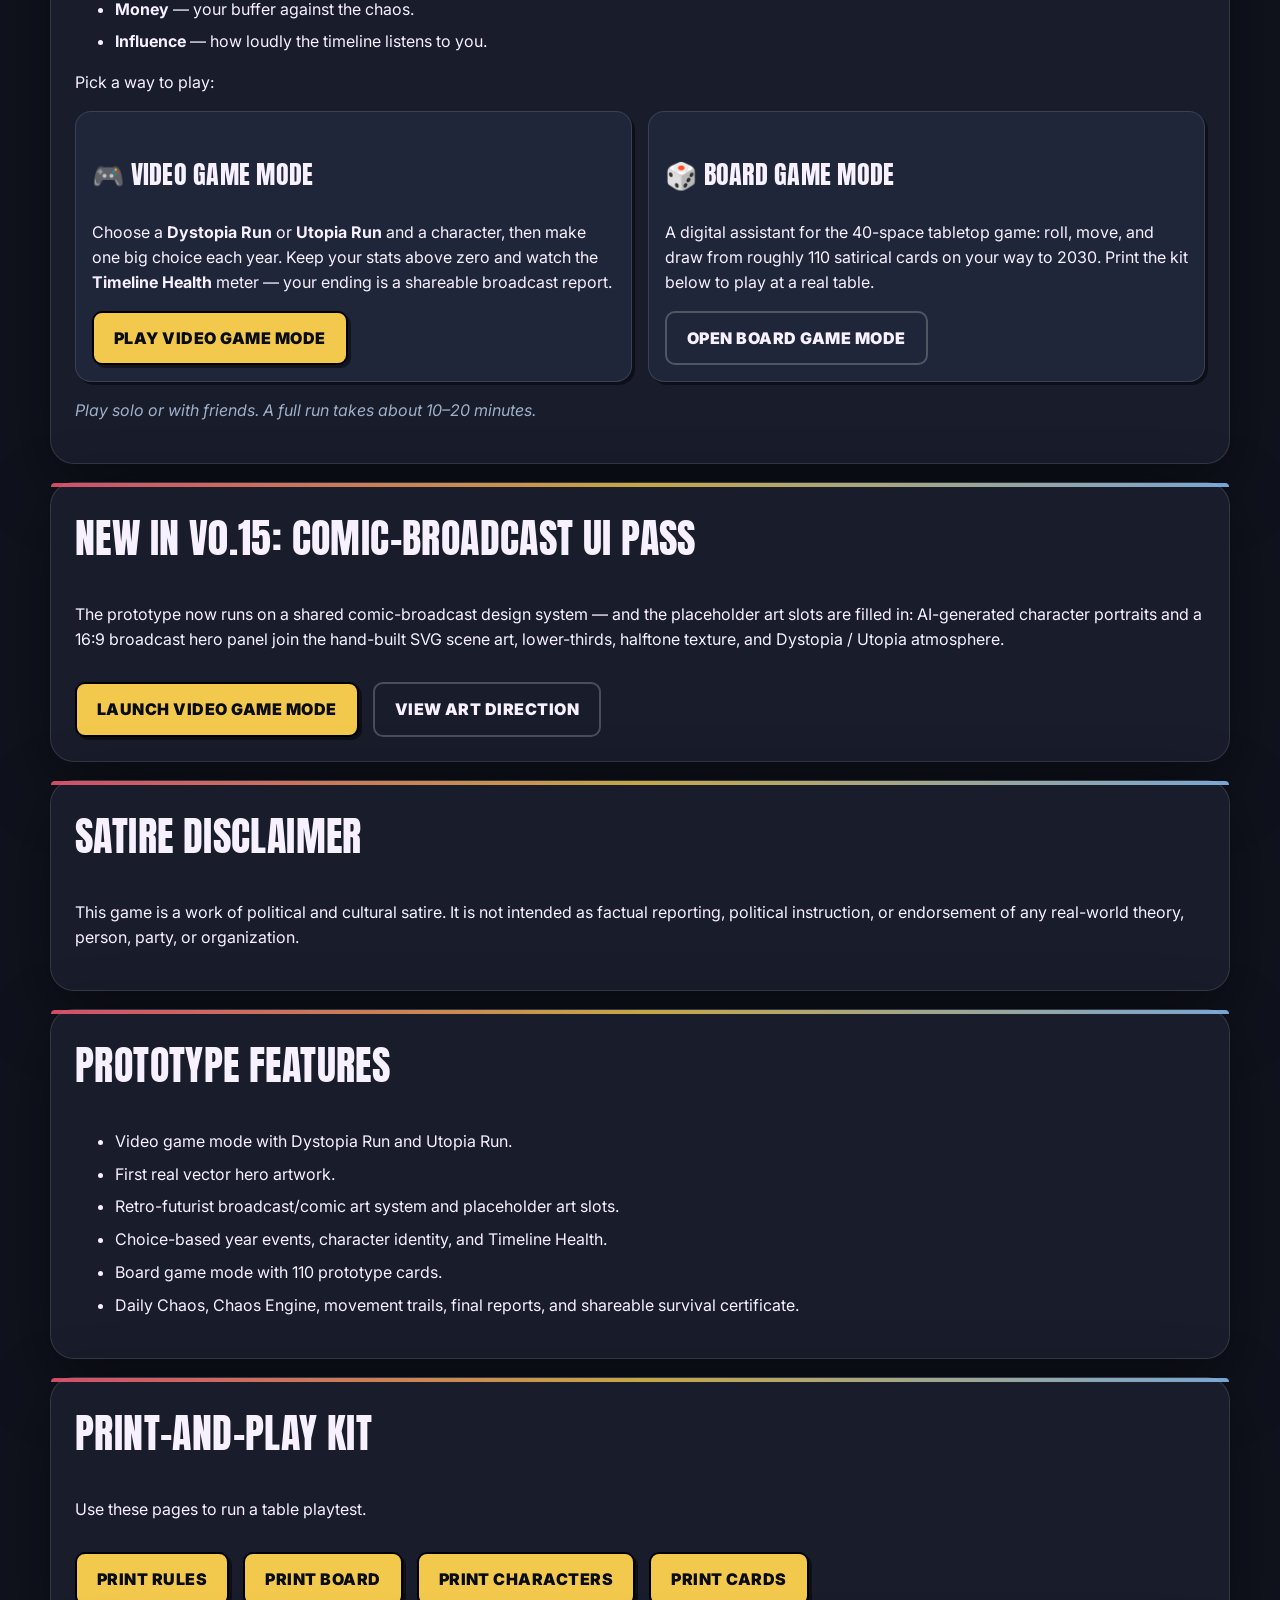
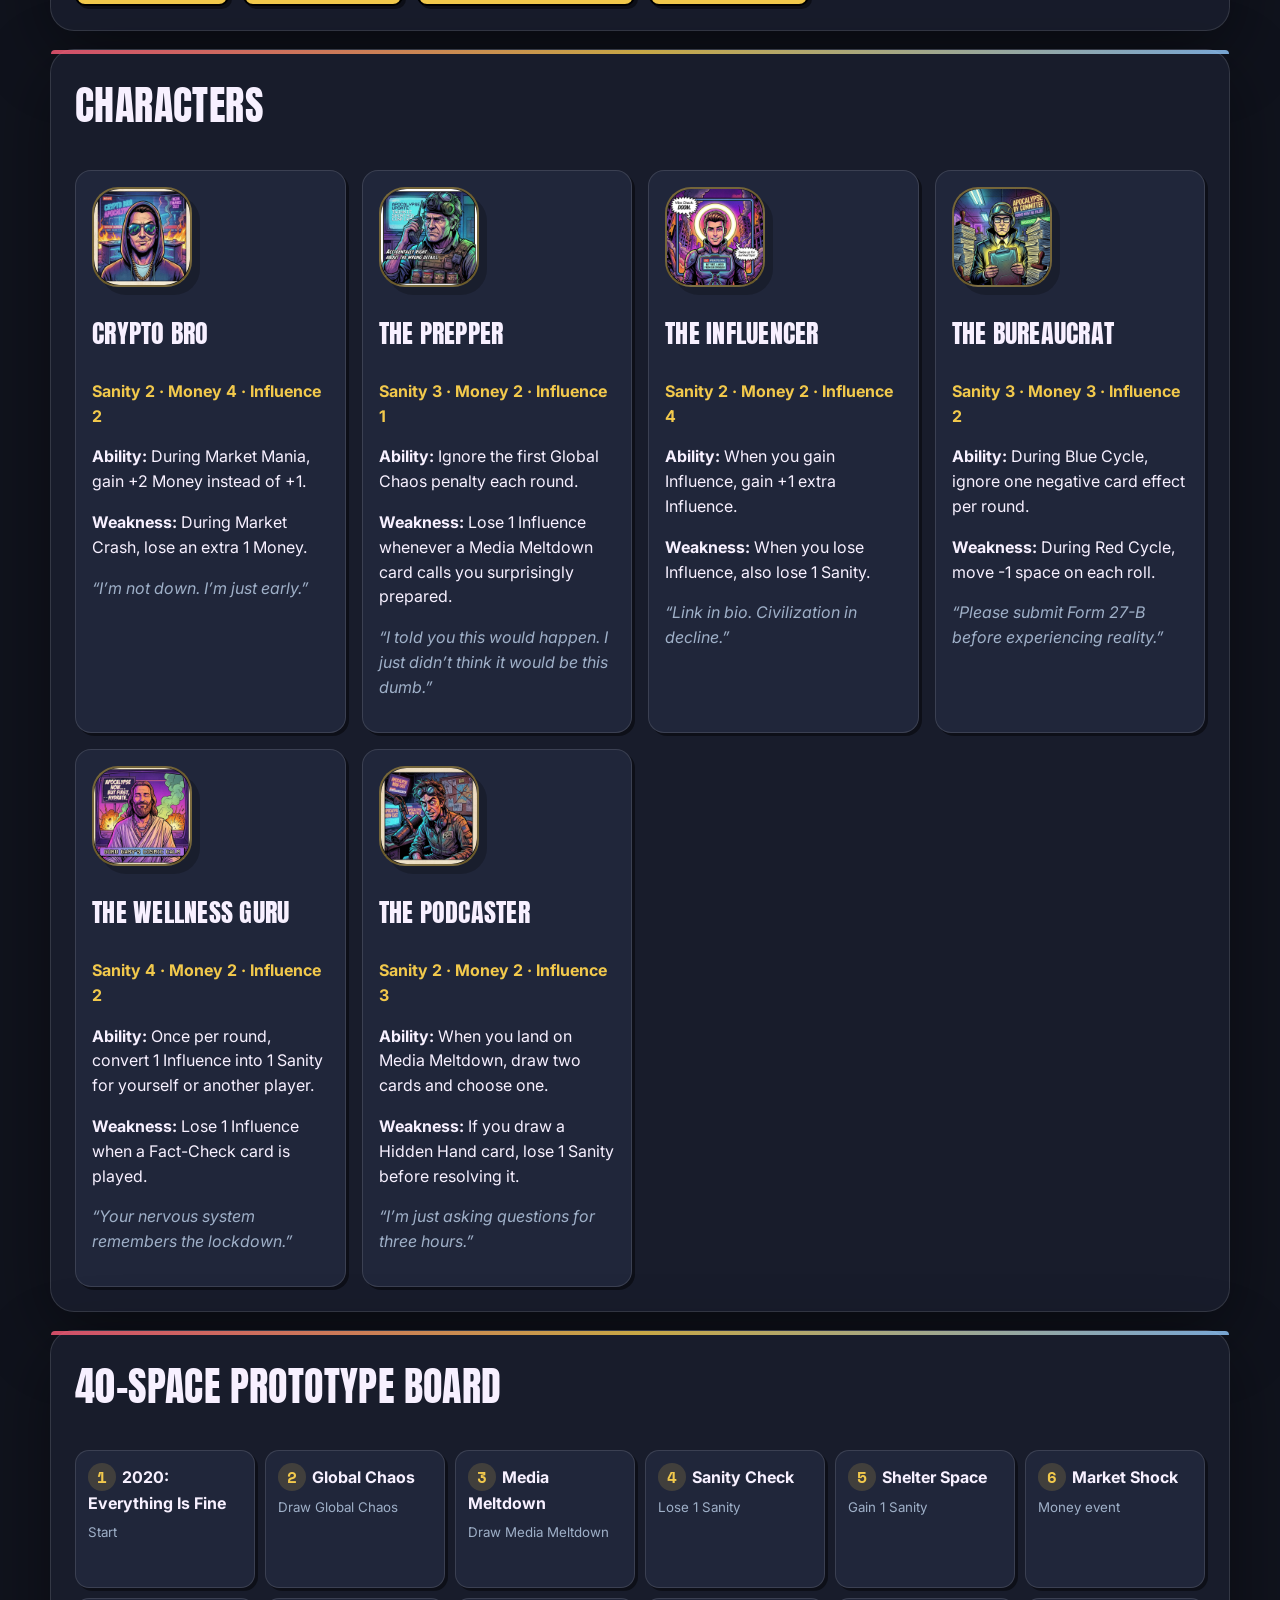
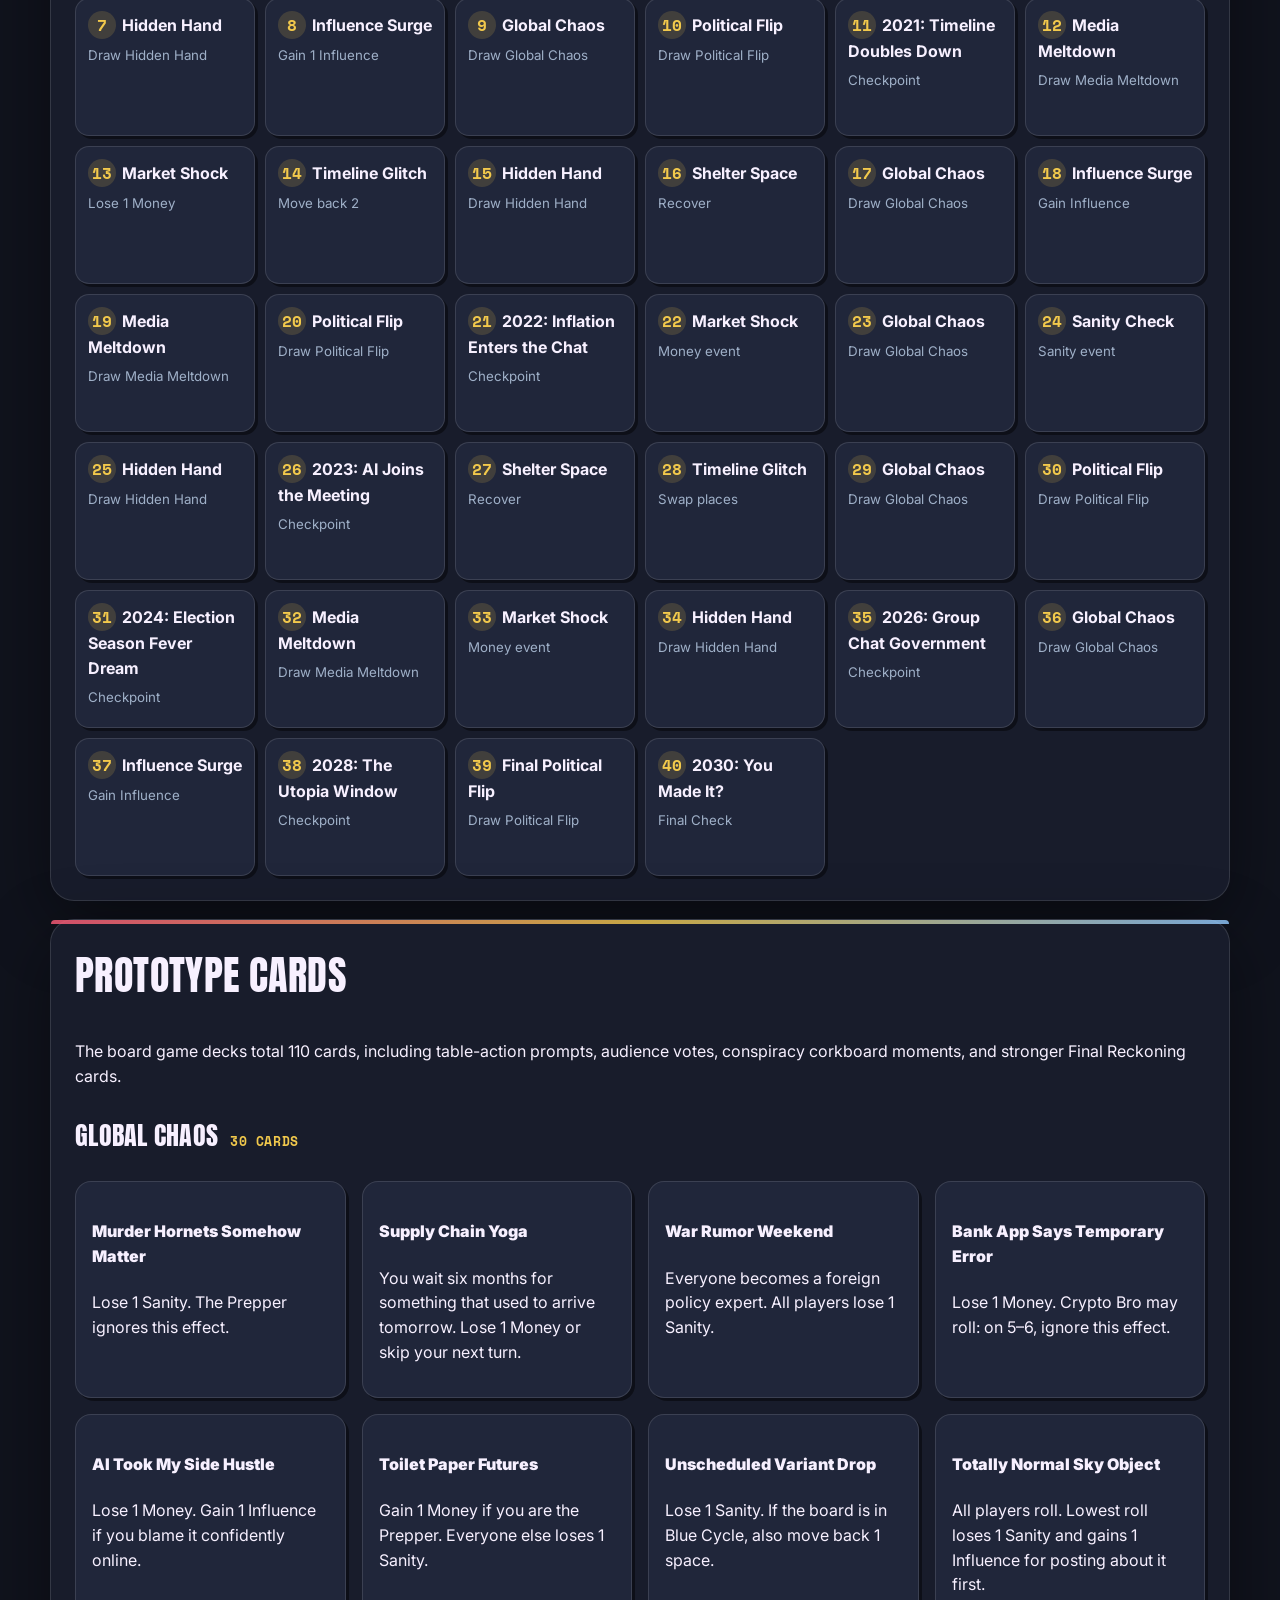
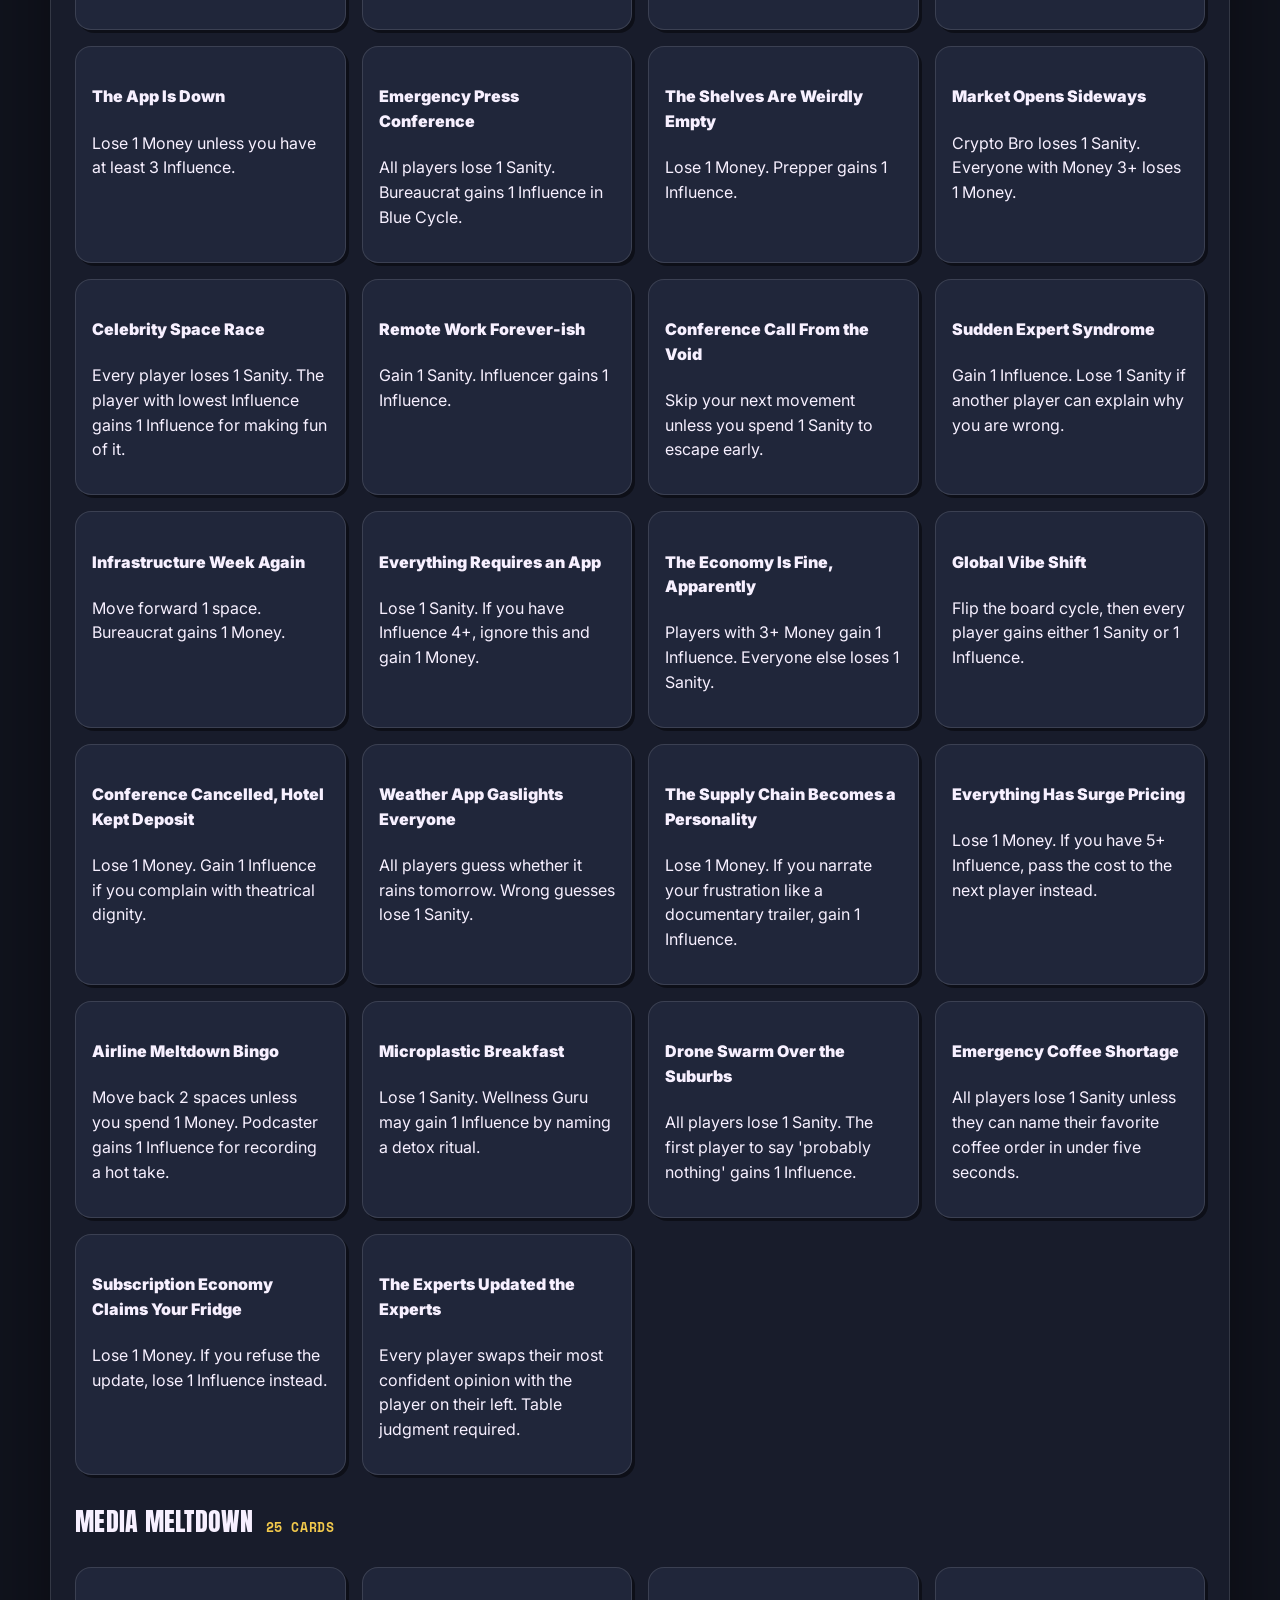
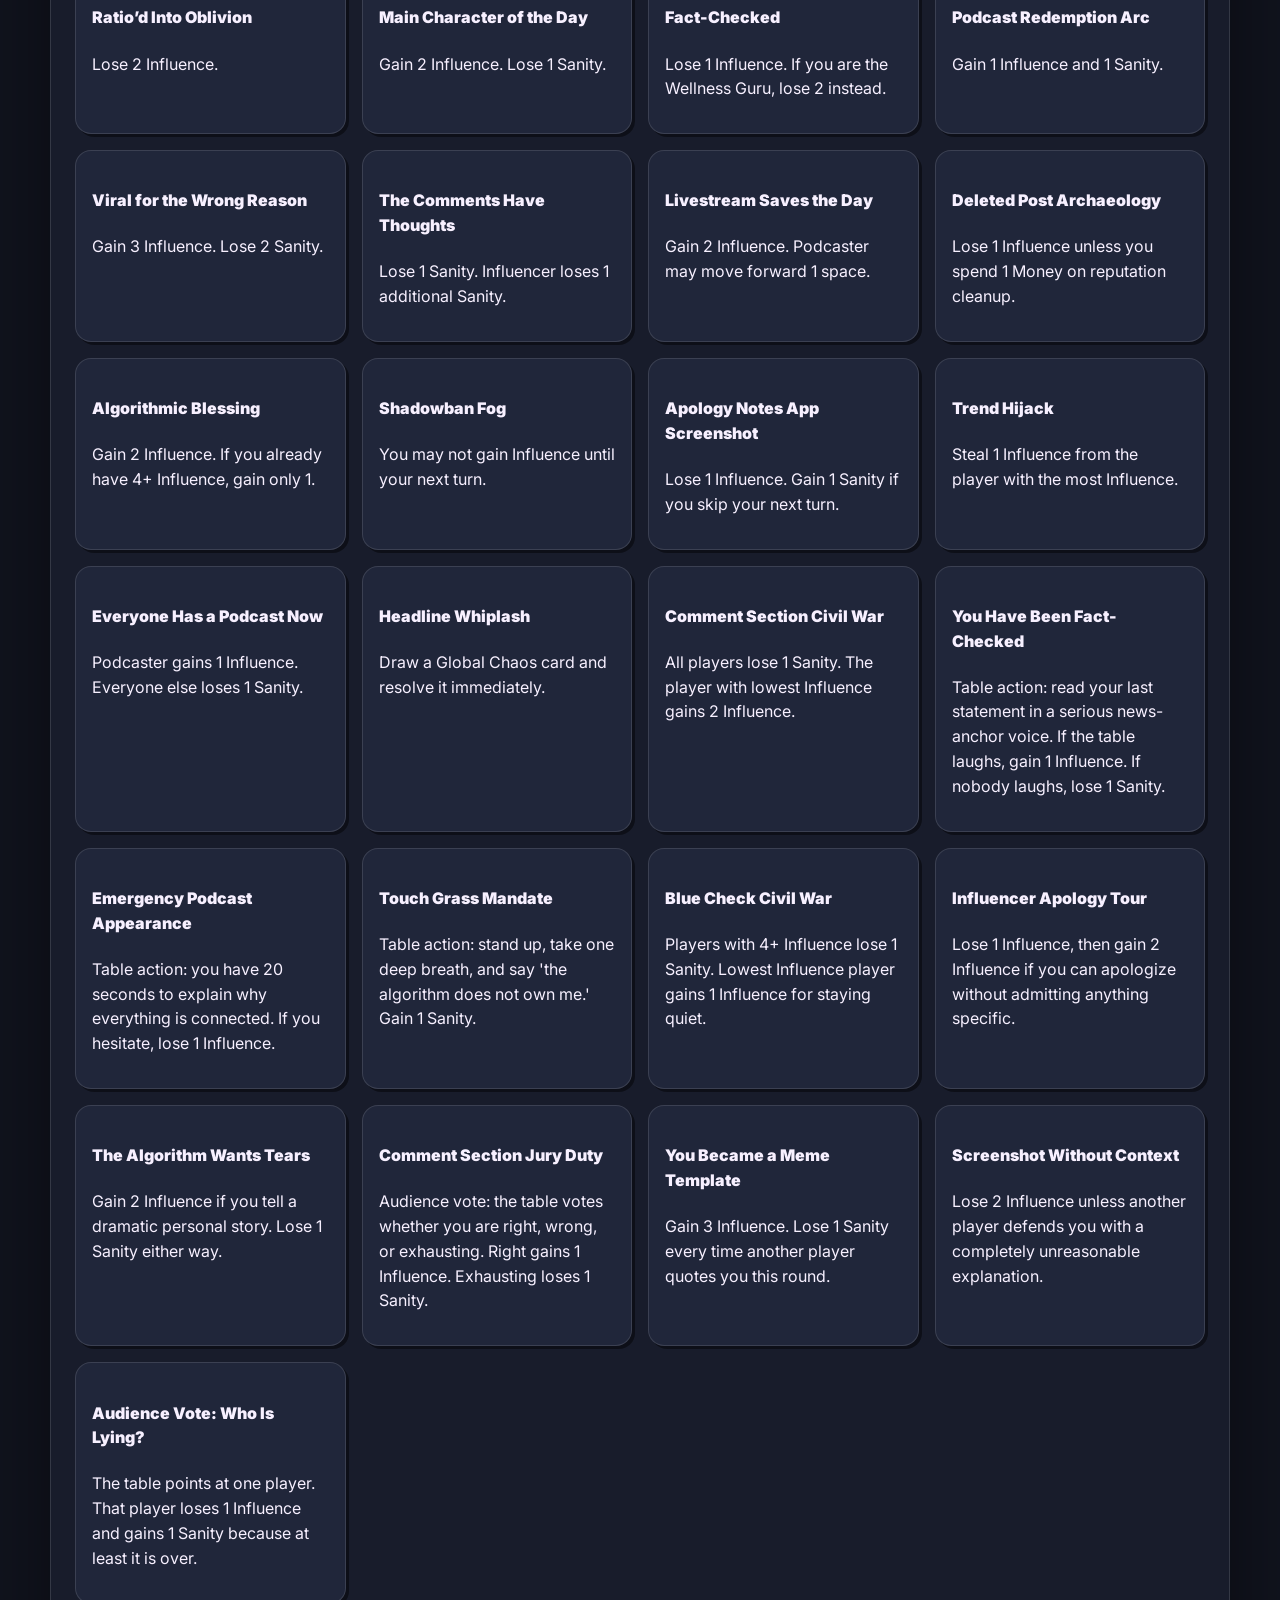
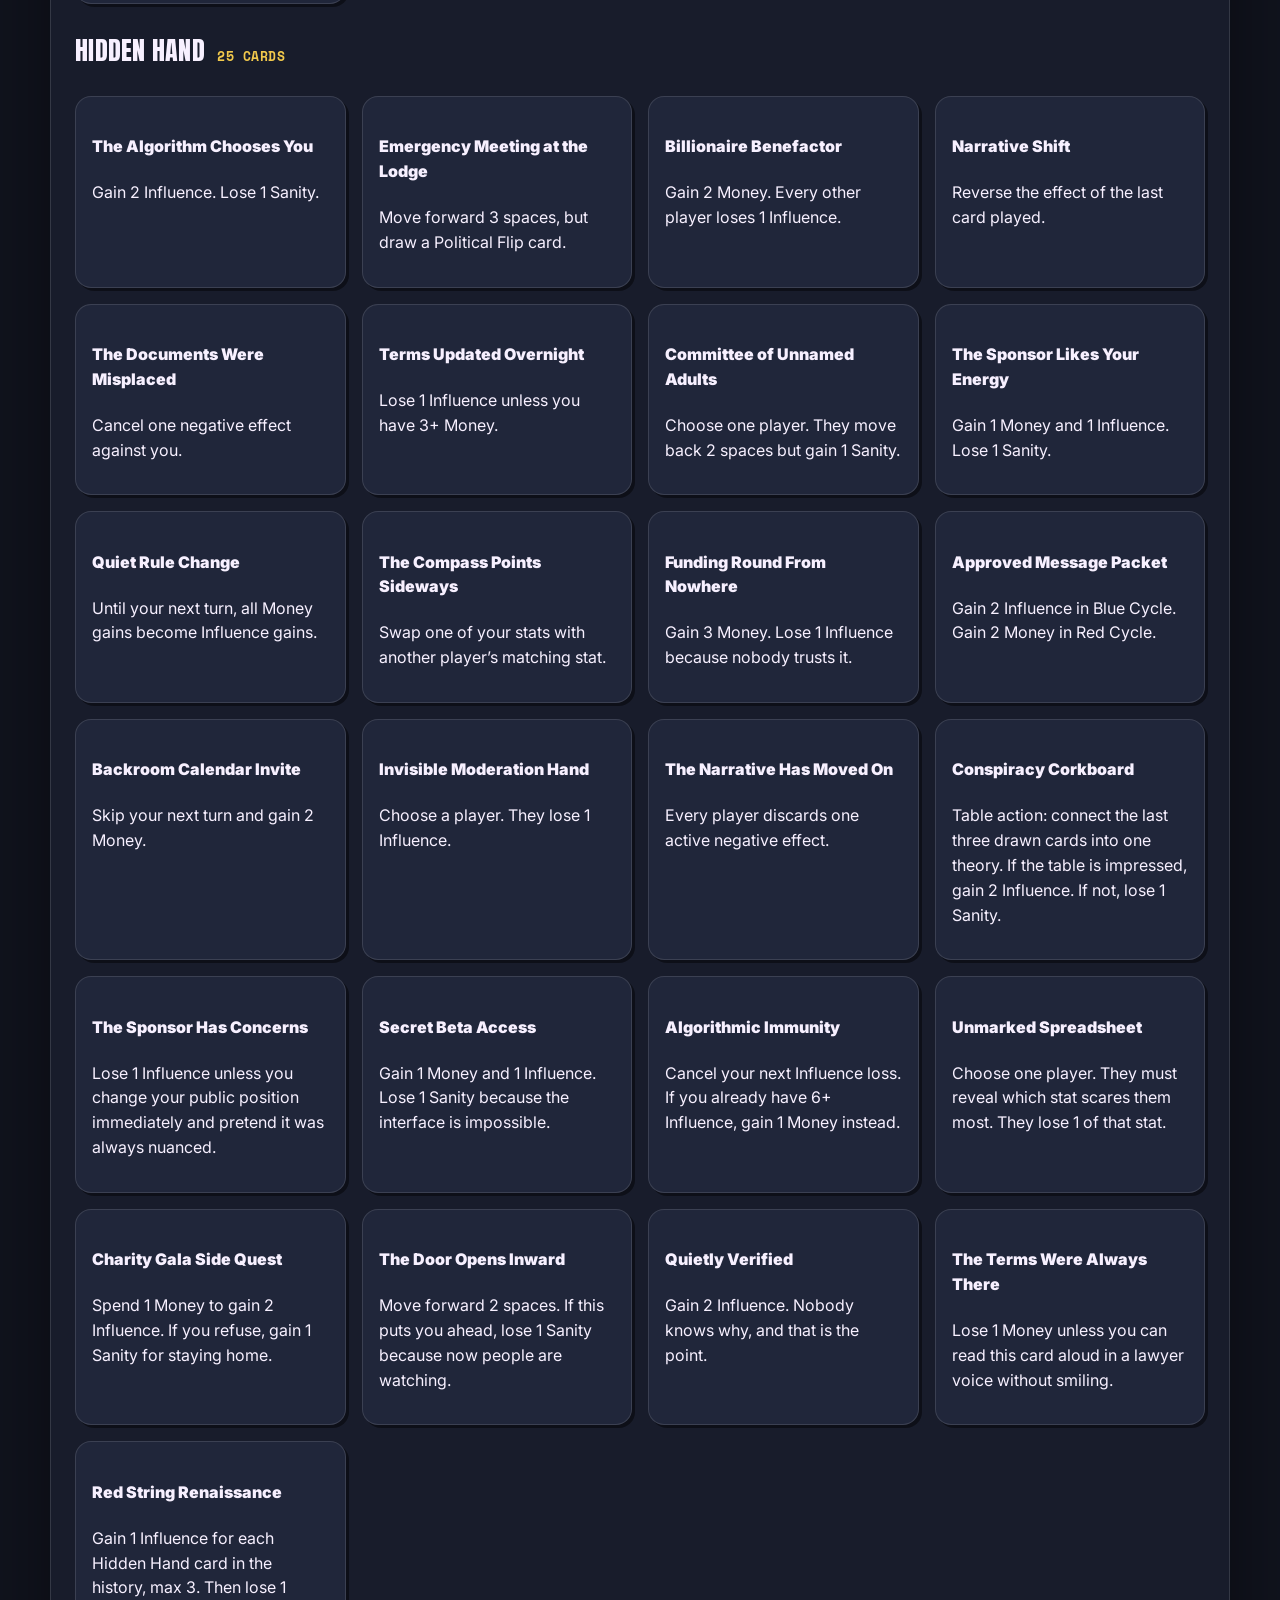
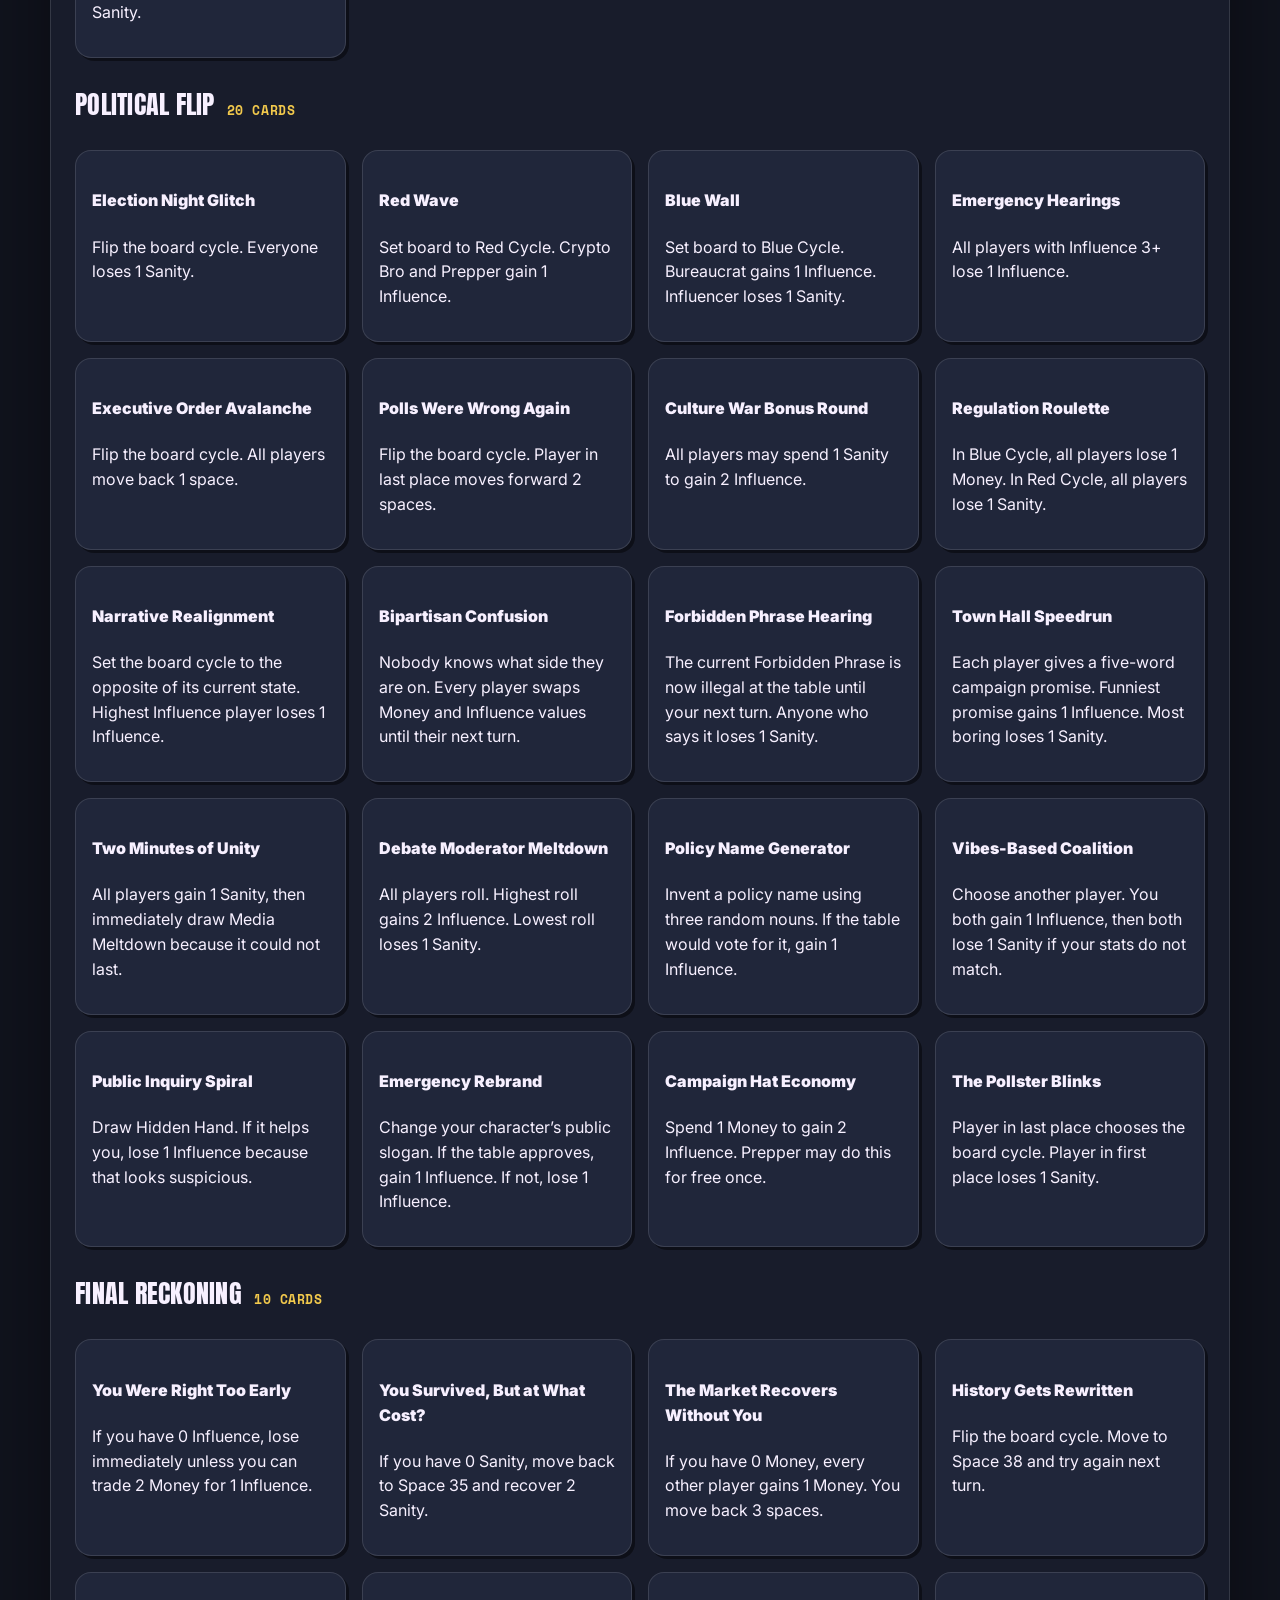
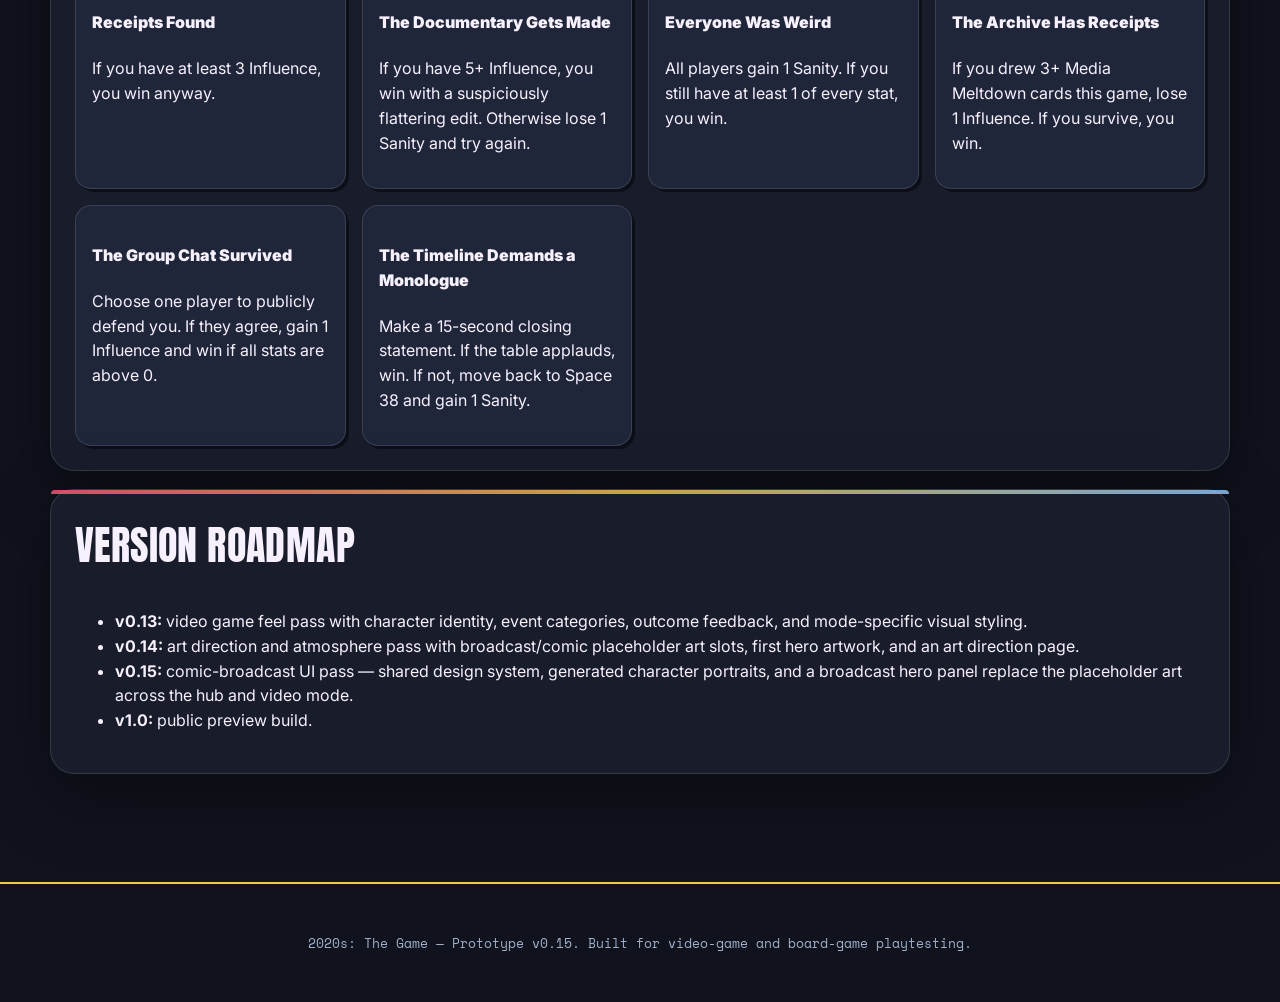
==== commit 768341f0: "Prototype v0.15 — Comic-Broadcast UI Pass - Added full comic-broadcast design system (tokens.css, ar" ====
--- a/docs/index.html
+++ b/docs/index.html
@@ -3,32 +3,81 @@
 <head>
   <meta charset="utf-8">
   <meta name="viewport" content="width=device-width, initial-scale=1">
-  <title>2020s: The Game — Prototype v0.14</title>
+  <title>2020s: The Game — Prototype v0.15</title>
+  <link rel="icon" href="assets/art/favicon.svg" type="image/svg+xml">
+  <link rel="apple-touch-icon" href="assets/art/apple-touch-icon.png">
+  <meta name="theme-color" content="#0a0c13">
+  <meta name="description" content="A satirical survive-the-decade game: retro-futurist news broadcast meets comic-book apocalypse.">
+  <meta property="og:title" content="2020s: The Game">
+  <meta property="og:description" content="Survive 2020–2030 without losing your mind, your money, or your grip on reality.">
+  <meta property="og:type" content="website">
+  <meta property="og:image" content="https://weswuy.github.io/2020s/assets/art/og-cover.png">
+  <meta name="twitter:card" content="summary_large_image">
   <link rel="stylesheet" href="styles.css">
+  <link rel="stylesheet" href="art-system.css">
 </head>
 <body>
   <header class="hero">
-    <div class="badge">Prototype v0.14 — Art Direction & Atmosphere Pass</div>
-    <h1>2020s: The Game</h1>
+    <div class="badge">Prototype v0.15 — Comic-Broadcast UI Pass</div>
+    <h1 class="ca">2020s: The Game</h1>
     <p class="tagline">Satirical retro-futurist news broadcast meets comic-book apocalypse.</p>
+    <div class="ticker" aria-hidden="true">
+      <div class="ticker-track">
+        <span><b>BREAKING:</b> Survive the decade without losing your mind, your money, or your grip on reality.</span>
+        <span><b>2024:</b> The algorithm has opinions about you now.</span>
+        <span><b>2027:</b> Markets up, sanity down, influence pending.</span>
+        <span><b>LIVE:</b> Dystopia Run and Utopia Run now broadcasting.</span>
+        <span><b>BREAKING:</b> Survive the decade without losing your mind, your money, or your grip on reality.</span>
+        <span><b>2024:</b> The algorithm has opinions about you now.</span>
+        <span><b>2027:</b> Markets up, sanity down, influence pending.</span>
+        <span><b>LIVE:</b> Dystopia Run and Utopia Run now broadcasting.</span>
+      </div>
+    </div>
     <div class="cta-row">
       <a href="video.html" class="button">Play Video Game Mode</a>
-      <a href="art-direction.html" class="button secondary">Art Direction</a>
       <a href="play.html" class="button secondary">Board Game Mode</a>
+      <a href="#how-to-play" class="button secondary">How to Play</a>
       <a href="#cards" class="button secondary">View Cards</a>
     </div>
   </header>
 
   <main>
     <section class="card">
-      <h2>First Hero Artwork</h2>
-      <p>The first real vector artwork is now in the project: a 16:9 broadcast/comic hero panel for the prototype.</p>
-      <img src="assets/art/hero-broadcast.svg" alt="2020s: The Game retro-futurist broadcast hero art" style="width:100%;border-radius:18px;border:1px solid rgba(255,255,255,.14);">
+      <h2>Hero Artwork</h2>
+      <p>A 16:9 AI-generated broadcast/comic hero panel. City skyline, all six character silhouettes, LIVE ticker, and the full satirical broadcast identity.</p>
+      <picture>
+        <source srcset="assets/art/hero-broadcast.png" type="image/png">
+        <img src="assets/art/hero-broadcast.svg" alt="2020s: The Game retro-futurist broadcast hero art" style="width:100%;border-radius:18px;border:1px solid rgba(255,255,255,.14);">
+      </picture>
+    </section>
+
+    <section id="how-to-play" class="card">
+      <h2>How to Play</h2>
+      <p>You are trying to make it from <strong>2020 to 2030</strong> without falling apart. Every survivor juggles three stats:</p>
+      <ul class="checklist">
+        <li><strong>Sanity</strong> — what is left of your peace of mind.</li>
+        <li><strong>Money</strong> — your buffer against the chaos.</li>
+        <li><strong>Influence</strong> — how loudly the timeline listens to you.</li>
+      </ul>
+      <p>Pick a way to play:</p>
+      <div class="deck-grid">
+        <article class="mini-card">
+          <h3>🎮 Video Game Mode</h3>
+          <p>Choose a <strong>Dystopia Run</strong> or <strong>Utopia Run</strong> and a character, then make one big choice each year. Keep your stats above zero and watch the <strong>Timeline Health</strong> meter — your ending is a shareable broadcast report.</p>
+          <a class="button" href="video.html">Play Video Game Mode</a>
+        </article>
+        <article class="mini-card">
+          <h3>🎲 Board Game Mode</h3>
+          <p>A digital assistant for the 40-space tabletop game: roll, move, and draw from roughly 110 satirical cards on your way to 2030. Print the kit below to play at a real table.</p>
+          <a class="button secondary" href="play.html">Open Board Game Mode</a>
+        </article>
+      </div>
+      <p class="flavor">Play solo or with friends. A full run takes about 10–20 minutes.</p>
     </section>
 
     <section id="video" class="card">
-      <h2>New in v0.14: Art Direction & Atmosphere Pass</h2>
-      <p>The prototype now has a consistent visual language: retro-futurist broadcast frames, comic-apocalypse halftone texture, lower-thirds, character portrait slots, event art slots, and Dystopia / Utopia atmosphere.</p>
+      <h2>New in v0.15: Comic-Broadcast UI Pass</h2>
+      <p>The prototype now runs on a shared comic-broadcast design system — and the placeholder art slots are filled in: AI-generated character portraits and a 16:9 broadcast hero panel join the hand-built SVG scene art, lower-thirds, halftone texture, and Dystopia / Utopia atmosphere.</p>
       <div class="cta-row left">
         <a class="button" href="video.html">Launch Video Game Mode</a>
         <a class="button secondary" href="art-direction.html">View Art Direction</a>
@@ -84,22 +133,24 @@
       <ul>
         <li><strong>v0.13:</strong> video game feel pass with character identity, event categories, outcome feedback, and mode-specific visual styling.</li>
         <li><strong>v0.14:</strong> art direction and atmosphere pass with broadcast/comic placeholder art slots, first hero artwork, and an art direction page.</li>
+        <li><strong>v0.15:</strong> comic-broadcast UI pass — shared design system, generated character portraits, and a broadcast hero panel replace the placeholder art across the hub and video mode.</li>
         <li><strong>v1.0:</strong> public preview build.</li>
       </ul>
     </section>
   </main>
 
   <footer>
-    <p>2020s: The Game — Prototype v0.14. Built for video-game and board-game playtesting.</p>
+    <p>2020s: The Game — Prototype v0.15. Built for video-game and board-game playtesting.</p>
   </footer>
 
   <script src="game-data.js"></script>
+  <script src="art-system.js"></script>
   <script>
     const characterGrid = document.getElementById("characterGrid");
     GAME.characters.forEach(c => {
       const el = document.createElement("article");
       el.className = "mini-card";
-      el.innerHTML = `<h3>${c.name}</h3><p class="stats">Sanity ${c.stats.sanity} · Money ${c.stats.money} · Influence ${c.stats.influence}</p><p><strong>Ability:</strong> ${c.ability}</p><p><strong>Weakness:</strong> ${c.weakness}</p><p class="flavor">“${c.flavor}”</p>`;
+      el.innerHTML = `${portraitMarkup(c.name)}<h3>${c.name}</h3><p class="stats">Sanity ${c.stats.sanity} · Money ${c.stats.money} · Influence ${c.stats.influence}</p><p><strong>Ability:</strong> ${c.ability}</p><p><strong>Weakness:</strong> ${c.weakness}</p><p class="flavor">“${c.flavor}”</p>`;
       characterGrid.appendChild(el);
     });
 
--- a/docs/styles.css
+++ b/docs/styles.css
@@ -1,91 +1,225 @@
+@import url("tokens.css");
+
 body {
   margin: 0;
-  font-family: Arial, sans-serif;
-  background: #151217;
-  color: #f5edf7;
   line-height: 1.55;
 }
+
+/* =========================================================================
+   HERO — landing front door as a live broadcast panel
+   ========================================================================= */
 .hero {
-  padding: 64px 20px 48px;
+  position: relative;
+  padding: 72px 20px 56px;
   text-align: center;
-  border-bottom: 1px solid rgba(255,255,255,.15);
-}
+  overflow: hidden;
+  border-bottom: 2px solid var(--yellow);
+  background:
+    radial-gradient(circle at 14% 0%, rgba(145,201,255,.22), transparent 24rem),
+    radial-gradient(circle at 86% 8%, rgba(255,92,122,.16), transparent 22rem),
+    linear-gradient(180deg, var(--ink-700), var(--ink-900));
+}
+/* scanline sweep over the hero */
+.hero::after {
+  content: "";
+  position: absolute;
+  inset: 0;
+  pointer-events: none;
+  background: linear-gradient(transparent 0 48%, rgba(255,255,255,.05) 50%, transparent 52%);
+  background-size: 100% 7px;
+  opacity: .6;
+}
+.hero > * { position: relative; z-index: 1; }
+
 .badge {
+  display: inline-flex;
+  align-items: center;
+  gap: 8px;
+  border: 1px solid var(--line-strong);
+  border-radius: 999px;
+  padding: 6px 14px;
+  font-size: 12px;
+  letter-spacing: .14em;
+  text-transform: uppercase;
+  color: var(--yellow);
+  background: rgba(0,0,0,.3);
+}
+.badge::before {
+  content: "";
+  width: 9px; height: 9px;
+  border-radius: 50%;
+  background: var(--red);
+  box-shadow: 0 0 0 0 rgba(255,92,122,.6);
+  animation: livePulse 1.6s infinite;
+}
+@keyframes livePulse {
+  0%   { box-shadow: 0 0 0 0 rgba(255,92,122,.6); }
+  70%  { box-shadow: 0 0 0 9px rgba(255,92,122,0); }
+  100% { box-shadow: 0 0 0 0 rgba(255,92,122,0); }
+}
+
+h1 {
+  font-size: clamp(54px, 12vw, 132px);
+  line-height: .9;
+  margin: 20px 0 14px;
+}
+/* compact hero for the in-game pages so play starts higher */
+.compact-hero { padding: 40px 20px 30px; }
+.compact-hero h1 { font-size: clamp(40px, 8vw, 84px); }
+h2 { margin-top: 0; font-size: clamp(26px, 4vw, 40px); }
+h3 { font-size: clamp(20px, 3vw, 26px); }
+
+.tagline {
+  max-width: 760px;
+  margin: 0 auto;
+  font-size: clamp(17px, 2.4vw, 22px);
+  font-weight: 600;
+  color: var(--muted);
+}
+
+/* scrolling breaking-news ticker under the hero headline */
+.ticker {
+  position: relative;
+  z-index: 1;
+  margin: 26px auto 0;
+  max-width: 980px;
+  overflow: hidden;
+  border: 1px solid var(--line);
+  border-radius: 999px;
+  background: rgba(0,0,0,.35);
+}
+.ticker-track {
   display: inline-block;
-  border: 1px solid rgba(255,255,255,.2);
-  border-radius: 999px;
-  padding: 6px 12px;
-  color: #f2c94c;
-}
-h1 {
-  font-size: clamp(42px, 8vw, 92px);
-  line-height: .95;
-  margin: 18px 0;
-}
-h2 { margin-top: 0; }
-.tagline {
-  max-width: 820px;
-  margin: 0 auto;
-  font-size: 24px;
-  color: #c8b9ce;
-}
+  white-space: nowrap;
+  padding: 9px 0;
+  font-family: var(--font-mono);
+  font-size: 13px;
+  letter-spacing: .04em;
+  color: var(--blue);
+  animation: tickerScroll 26s linear infinite;
+}
+.ticker-track span { margin: 0 28px; }
+.ticker-track b { color: var(--yellow); }
+@keyframes tickerScroll {
+  from { transform: translateX(0); }
+  to   { transform: translateX(-50%); }
+}
+
+/* =========================================================================
+   BUTTONS — chunky comic with hard offset shadow + tactile hover
+   ========================================================================= */
 .cta-row {
   display: flex;
   justify-content: center;
   flex-wrap: wrap;
-  gap: 12px;
-  margin-top: 28px;
-}
+  gap: 14px;
+  margin-top: 30px;
+}
+.cta-row.left { justify-content: flex-start; }
+
 .button {
   display: inline-block;
   text-decoration: none;
-  color: #17120b;
-  background: #f2c94c;
-  padding: 12px 16px;
-  border-radius: 12px;
-  font-weight: 800;
+  color: var(--ink-900);
+  background: var(--yellow);
+  padding: 13px 20px;
+  border: 2px solid #000;
+  border-radius: var(--r-sm);
+  font-weight: 900;
+  text-transform: uppercase;
+  letter-spacing: .03em;
+  box-shadow: var(--shadow-hard-sm);
+  transition: transform .12s ease, box-shadow .12s ease, background .12s ease;
+}
+.button:hover {
+  transform: translate(-2px, -2px);
+  box-shadow: 6px 6px 0 rgba(0,0,0,.55);
+}
+.button:active {
+  transform: translate(2px, 2px);
+  box-shadow: 1px 1px 0 rgba(0,0,0,.5);
 }
 .button.secondary {
-  color: #f5edf7;
+  color: var(--text);
   background: transparent;
-  border: 1px solid rgba(255,255,255,.18);
-}
+  border-color: var(--line-strong);
+  box-shadow: none;
+}
+.button.secondary:hover {
+  border-color: var(--blue);
+  background: rgba(145,201,255,.1);
+  transform: translate(-2px, -2px);
+}
+.button:focus-visible,
+a:focus-visible {
+  outline: 3px solid var(--blue);
+  outline-offset: 2px;
+}
+
+/* =========================================================================
+   LAYOUT + CARDS
+   ========================================================================= */
 main {
   width: min(1180px, calc(100% - 32px));
   margin: 0 auto;
-  padding: 32px 0 80px;
+  padding: 36px 0 90px;
 }
 .warning, .card {
-  background: #231d26;
-  border: 1px solid rgba(255,255,255,.13);
-  border-radius: 18px;
-  padding: 20px;
-  margin: 16px 0;
-}
-.warning { border-color: #f2c94c; }
+  position: relative;
+  background: var(--surface);
+  border: 1px solid var(--line);
+  border-radius: var(--r-lg);
+  padding: 24px;
+  margin: 18px 0;
+  box-shadow: var(--shadow-soft);
+}
+/* comic accent rule across the top of each card */
+.card::before {
+  content: "";
+  position: absolute;
+  left: 0; right: 0; top: 0;
+  height: 4px;
+  border-radius: var(--r-lg) var(--r-lg) 0 0;
+  background: linear-gradient(90deg, var(--red), var(--yellow), var(--blue));
+  opacity: .8;
+}
+.warning { border-color: var(--yellow); }
+
 .grid.two, .cycle-grid, .deck-grid {
   display: grid;
   grid-template-columns: repeat(auto-fit, minmax(240px, 1fr));
   gap: 16px;
 }
 .mini-card {
-  background: #302735;
-  border: 1px solid rgba(255,255,255,.13);
-  border-radius: 16px;
+  background: var(--surface-2);
+  border: 1px solid var(--line);
+  border-radius: var(--r-md);
   padding: 16px;
+  box-shadow: var(--shadow-hard-sm);
+  transition: transform .14s ease, border-color .14s ease, box-shadow .14s ease;
+}
+.mini-card:hover {
+  transform: translateY(-3px);
+  border-color: rgba(242,201,76,.5);
+  box-shadow: var(--shadow-hard);
 }
 .stats, .count {
-  color: #f2c94c;
-  font-weight: 800;
+  color: var(--yellow);
+  font-weight: 700;
 }
 .count {
-  font-size: 14px;
+  font-size: 13px;
   margin-left: 6px;
+  letter-spacing: .04em;
 }
 .flavor {
-  color: #c8b9ce;
+  color: var(--muted);
   font-style: italic;
 }
+
+/* =========================================================================
+   BOARD
+   ========================================================================= */
 .board-grid {
   display: grid;
   grid-template-columns: repeat(auto-fit, minmax(165px, 1fr));
@@ -93,33 +227,43 @@
 }
 .board-space {
   min-height: 112px;
-  background: #302735;
-  border: 1px solid rgba(255,255,255,.13);
+  background: var(--surface-2);
+  border: 1px solid var(--line);
   border-radius: 14px;
   padding: 12px;
+  box-shadow: var(--shadow-hard-sm);
+  transition: transform .12s ease, border-color .12s ease;
+}
+.board-space:hover {
+  transform: translateY(-2px);
+  border-color: rgba(145,201,255,.5);
 }
 .board-space .num {
   display: inline-flex;
-  width: 28px;
-  height: 28px;
+  width: 28px; height: 28px;
   justify-content: center;
   align-items: center;
   border-radius: 999px;
-  background: rgba(242,201,76,.14);
-  color: #f2c94c;
+  background: rgba(242,201,76,.16);
+  color: var(--yellow);
   margin-right: 6px;
-  font-weight: 900;
+  font-family: var(--font-mono);
+  font-weight: 700;
 }
 .board-space small {
   display: block;
-  color: #c8b9ce;
+  color: var(--muted);
   margin-top: 6px;
 }
+
 .deck-section { margin-top: 24px; }
 .checklist li { margin: 8px 0; }
+
 footer {
-  border-top: 1px solid rgba(255,255,255,.15);
+  border-top: 2px solid var(--yellow);
   text-align: center;
-  color: #c8b9ce;
-  padding: 32px 16px;
-}
+  color: var(--muted);
+  padding: 36px 16px;
+  font-family: var(--font-mono);
+  font-size: 13px;
+}
--- a/docs/art-system.css
+++ b/docs/art-system.css
@@ -0,0 +1,201 @@
+:root {
+  --broadcast-blue: #91c9ff;
+  --comic-yellow: #f2c94c;
+  --panic-red: #ff5c7a;
+  --utopia-green: #7ee787;
+  --ink: #f7f0ff;
+  /* darkens the center/bottom of event art so headline + lower-third stay legible */
+  --art-scrim: radial-gradient(128% 100% at 50% 42%, rgba(8,10,18,.74), rgba(8,10,18,.34) 56%, rgba(8,10,18,.12));
+}
+.event-art-slot {
+  position: relative;
+  z-index: 1;
+  margin-bottom: 22px;
+}
+.art-frame {
+  position: relative;
+  min-height: 260px;
+  border: 1px solid rgba(242,201,76,.42);
+  border-radius: 24px;
+  overflow: hidden;
+  background:
+    radial-gradient(circle at 12% 10%, rgba(242,201,76,.18), transparent 14rem),
+    radial-gradient(circle at 88% 12%, rgba(145,201,255,.14), transparent 16rem),
+    linear-gradient(135deg, rgba(255,255,255,.07), rgba(255,255,255,.025));
+  box-shadow: inset 0 0 0 1px rgba(255,255,255,.04), 0 22px 80px rgba(0,0,0,.24);
+}
+.art-frame::before {
+  content: "";
+  position: absolute;
+  inset: 0;
+  pointer-events: none;
+  background:
+    radial-gradient(circle, rgba(255,255,255,.09) 0 1px, transparent 1.4px),
+    linear-gradient(transparent 0 48%, rgba(255,255,255,.035) 50%, transparent 52%);
+  background-size: 13px 13px, 100% 8px;
+  mix-blend-mode: screen;
+  opacity: .38;
+}
+.art-frame::after {
+  content: "LIVE FEED // 2020s SIGNAL";
+  position: absolute;
+  right: 14px;
+  bottom: 12px;
+  font-size: 11px;
+  font-weight: 1000;
+  letter-spacing: .12em;
+  color: rgba(255,255,255,.58);
+}
+.art-frame-inner {
+  position: relative;
+  z-index: 1;
+  min-height: inherit;
+  display: grid;
+  grid-template-columns: 1fr;
+  place-items: center;
+  padding: 24px;
+  text-align: center;
+}
+.art-kicker {
+  display: inline-flex;
+  align-items: center;
+  justify-content: center;
+  border: 1px solid rgba(255,255,255,.22);
+  border-radius: 999px;
+  padding: 6px 10px;
+  background: rgba(0,0,0,.22);
+  color: var(--broadcast-blue);
+  font-size: 11px;
+  font-weight: 1000;
+  text-transform: uppercase;
+  letter-spacing: .12em;
+}
+.art-title {
+  display: block;
+  margin-top: 14px;
+  font-size: clamp(34px, 7vw, 74px);
+  line-height: .88;
+  font-weight: 1000;
+  color: var(--ink);
+  text-transform: uppercase;
+  text-shadow: 4px 4px 0 rgba(0,0,0,.32);
+}
+.art-subtitle {
+  display: block;
+  margin-top: 12px;
+  max-width: 680px;
+  color: rgba(247,240,255,.78);
+  font-weight: 800;
+}
+.art-icon {
+  display: grid;
+  place-items: center;
+  width: 108px;
+  height: 108px;
+  margin: 0 auto 16px;
+  border: 2px solid rgba(255,255,255,.2);
+  border-radius: 32px;
+  background: rgba(0,0,0,.2);
+  font-size: 54px;
+  box-shadow: 8px 8px 0 rgba(0,0,0,.22);
+}
+.art-lower-third {
+  position: absolute;
+  left: 16px;
+  bottom: 16px;
+  z-index: 2;
+  max-width: calc(100% - 32px);
+  border: 1px solid rgba(255,255,255,.18);
+  border-radius: 16px;
+  padding: 10px 14px;
+  background: rgba(5,8,14,.72);
+  backdrop-filter: blur(8px);
+  text-align: left;
+}
+.art-lower-third strong {
+  display: block;
+  color: var(--comic-yellow);
+  font-size: 14px;
+  text-transform: uppercase;
+  letter-spacing: .08em;
+}
+.art-lower-third span {
+  color: rgba(247,240,255,.78);
+  font-size: 13px;
+}
+.art-frame.dystopia-art {
+  border-color: rgba(255,92,122,.5);
+  background:
+    radial-gradient(circle at 20% 10%, rgba(255,92,122,.22), transparent 16rem),
+    radial-gradient(circle at 80% 20%, rgba(242,201,76,.12), transparent 18rem),
+    linear-gradient(135deg, #361725, #111827);
+}
+.art-frame.utopia-art {
+  border-color: rgba(126,231,135,.5);
+  background:
+    radial-gradient(circle at 20% 10%, rgba(126,231,135,.2), transparent 16rem),
+    radial-gradient(circle at 80% 20%, rgba(145,201,255,.14), transparent 18rem),
+    linear-gradient(135deg, #13291e, #111827);
+}
+/* Real vector scene art (v0.15) layered under a legibility scrim. */
+.art-frame.event-lockdown  { background: var(--art-scrim), url("assets/art/event-lockdown.svg")  center/cover no-repeat, #0a0c13; }
+.art-frame.event-algorithm { background: var(--art-scrim), url("assets/art/event-algorithm.svg") center/cover no-repeat, #0a0c13; }
+.art-frame.event-money     { background: var(--art-scrim), url("assets/art/event-money.svg")     center/cover no-repeat, #0a0c13; }
+.art-frame.event-ai        { background: var(--art-scrim), url("assets/art/event-ai.svg")        center/cover no-repeat, #0a0c13; }
+.art-frame.event-election  { background: var(--art-scrim), url("assets/art/event-election.svg")  center/cover no-repeat, #0a0c13; }
+.art-frame.event-utopia    { background: var(--art-scrim), url("assets/art/event-utopia.svg")    center/cover no-repeat, #0a0c13; }
+.portrait-frame {
+  position: relative;
+  width: 96px;
+  height: 96px;
+  border: 2px solid rgba(242,201,76,.42);
+  border-radius: 26px;
+  display: grid;
+  place-items: center;
+  flex: 0 0 auto;
+  background:
+    radial-gradient(circle at 30% 20%, rgba(255,255,255,.12), transparent 3rem),
+    url("assets/art/portrait-backdrop.svg") center/cover no-repeat,
+    rgba(0,0,0,.2);
+  box-shadow: 8px 8px 0 rgba(0,0,0,.22);
+  overflow: hidden;
+}
+.portrait-frame::after {
+  content: "";
+  position: absolute;
+  inset: 0;
+  background: radial-gradient(circle, rgba(255,255,255,.08) 0 1px, transparent 1.4px);
+  background-size: 9px 9px;
+  opacity: .45;
+}
+.portrait-photo {
+  position: absolute;
+  inset: 0;
+  z-index: 2;
+  width: 100%;
+  height: 100%;
+  object-fit: cover;
+  border-radius: inherit;
+}
+.portrait-icon {
+  position: relative;
+  z-index: 1;
+  font-size: 48px;
+  font-weight: 1000;
+}
+.broadcast-snipe {
+  display: inline-flex;
+  margin: 5px 6px 0 0;
+  border: 1px solid rgba(255,255,255,.16);
+  border-radius: 999px;
+  padding: 4px 8px;
+  background: rgba(0,0,0,.18);
+  color: rgba(247,240,255,.8);
+  font-size: 11px;
+  font-weight: 900;
+}
+@media (max-width: 650px) {
+  .art-frame { min-height: 220px; }
+  .art-lower-third { position: relative; left: auto; bottom: auto; margin: 12px 16px 16px; }
+  .art-title { font-size: clamp(30px, 12vw, 54px); }
+}
